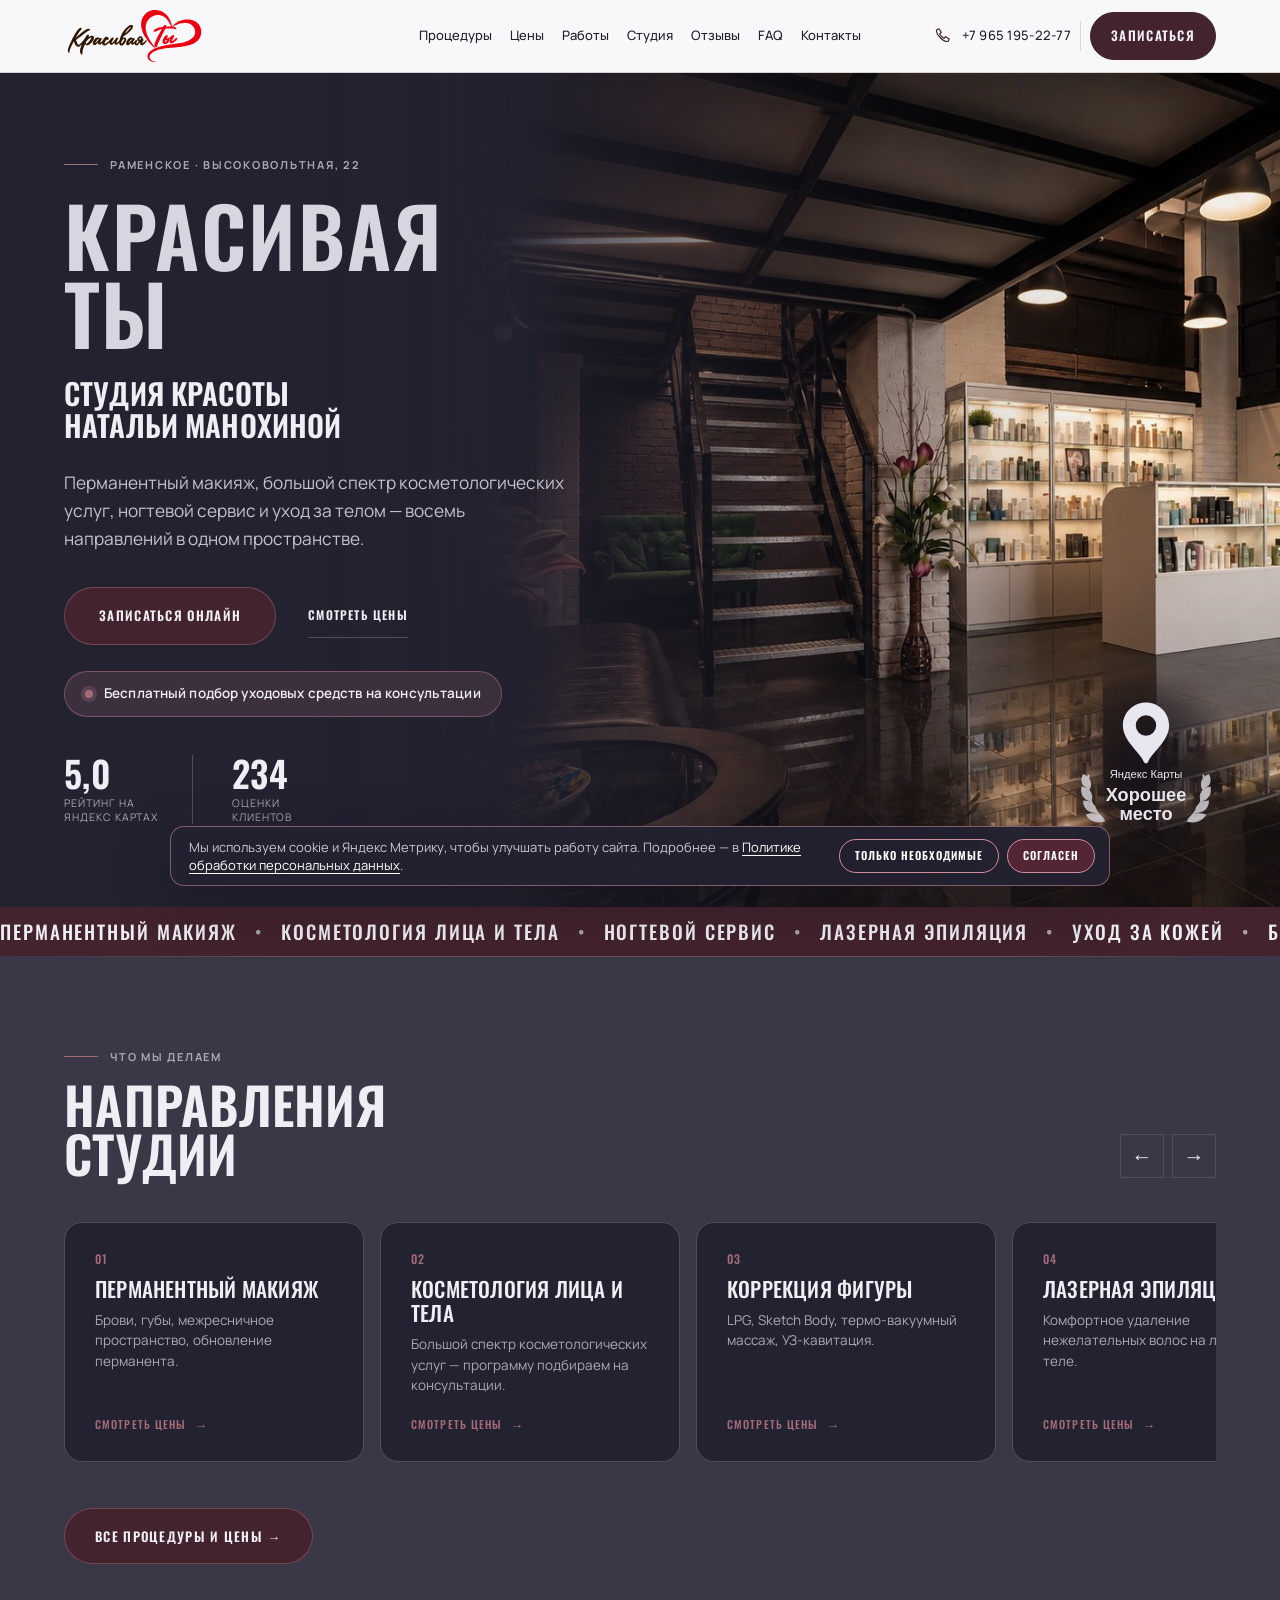
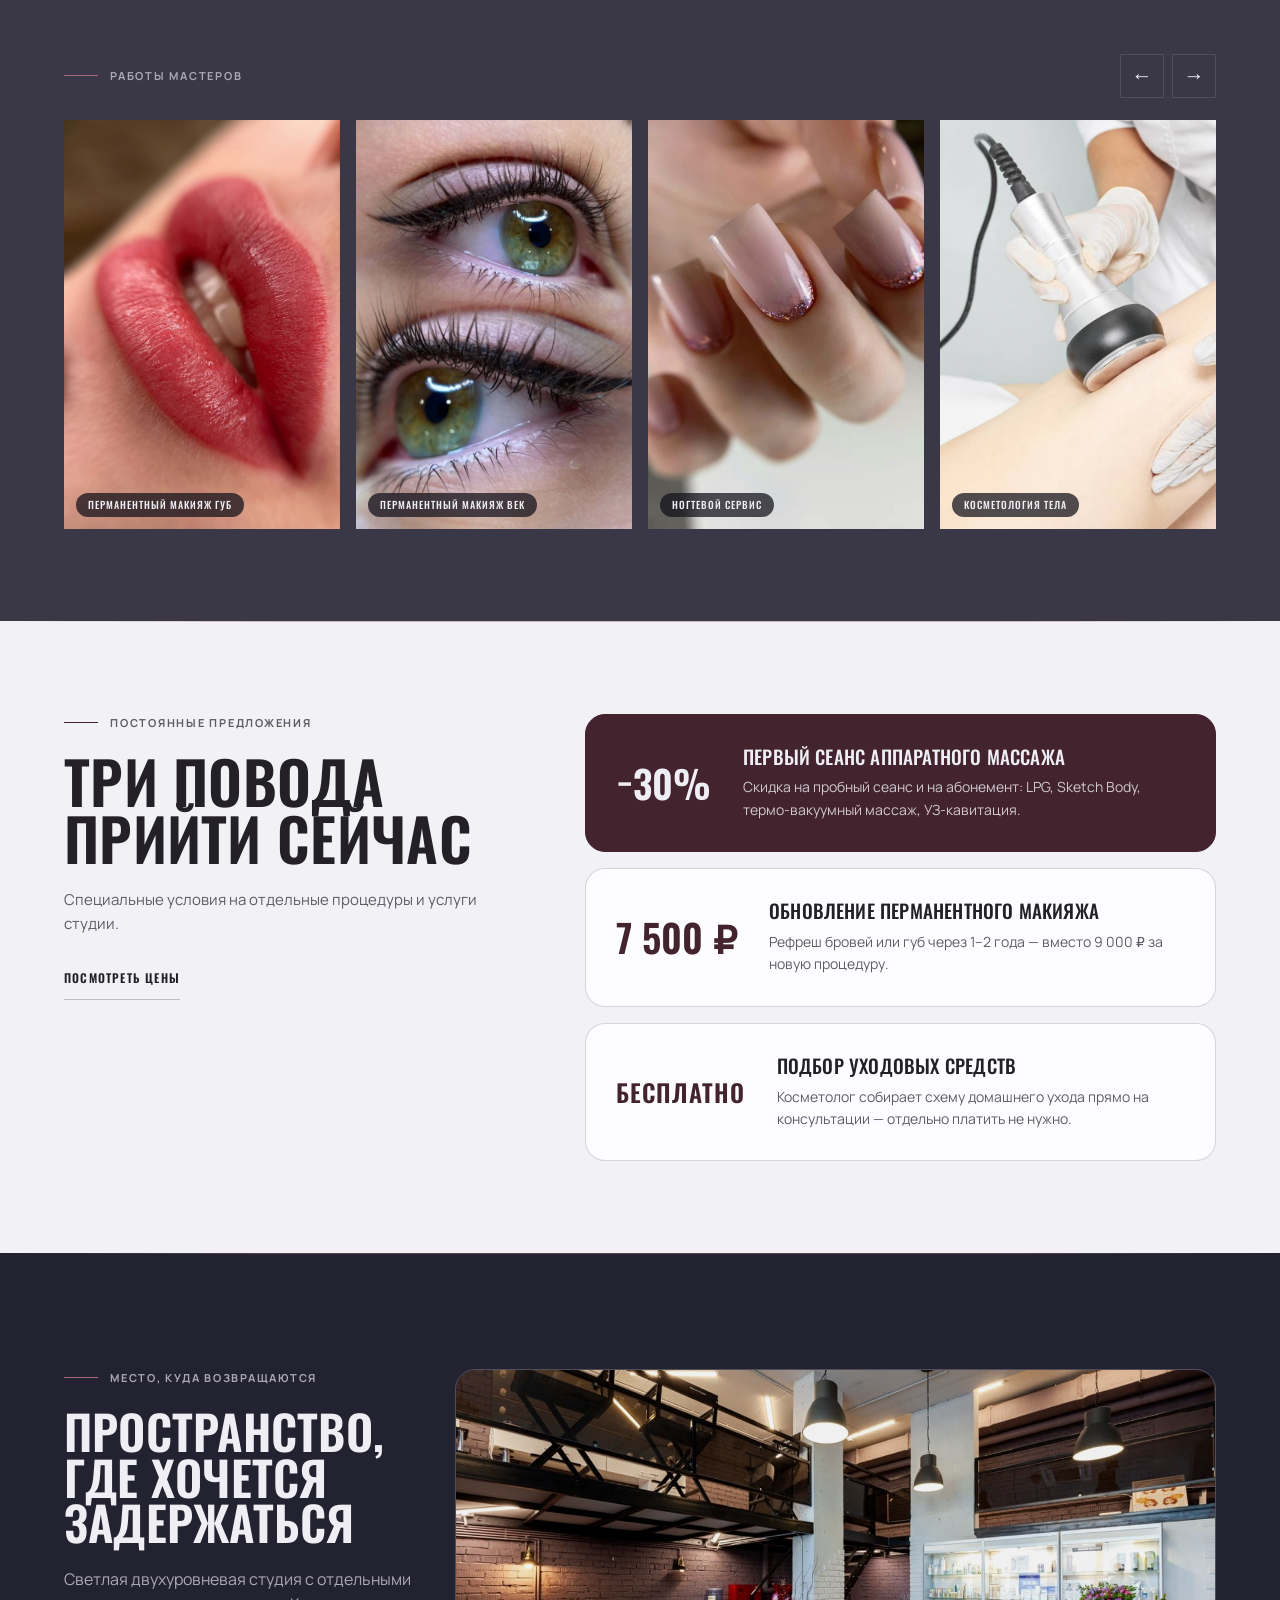
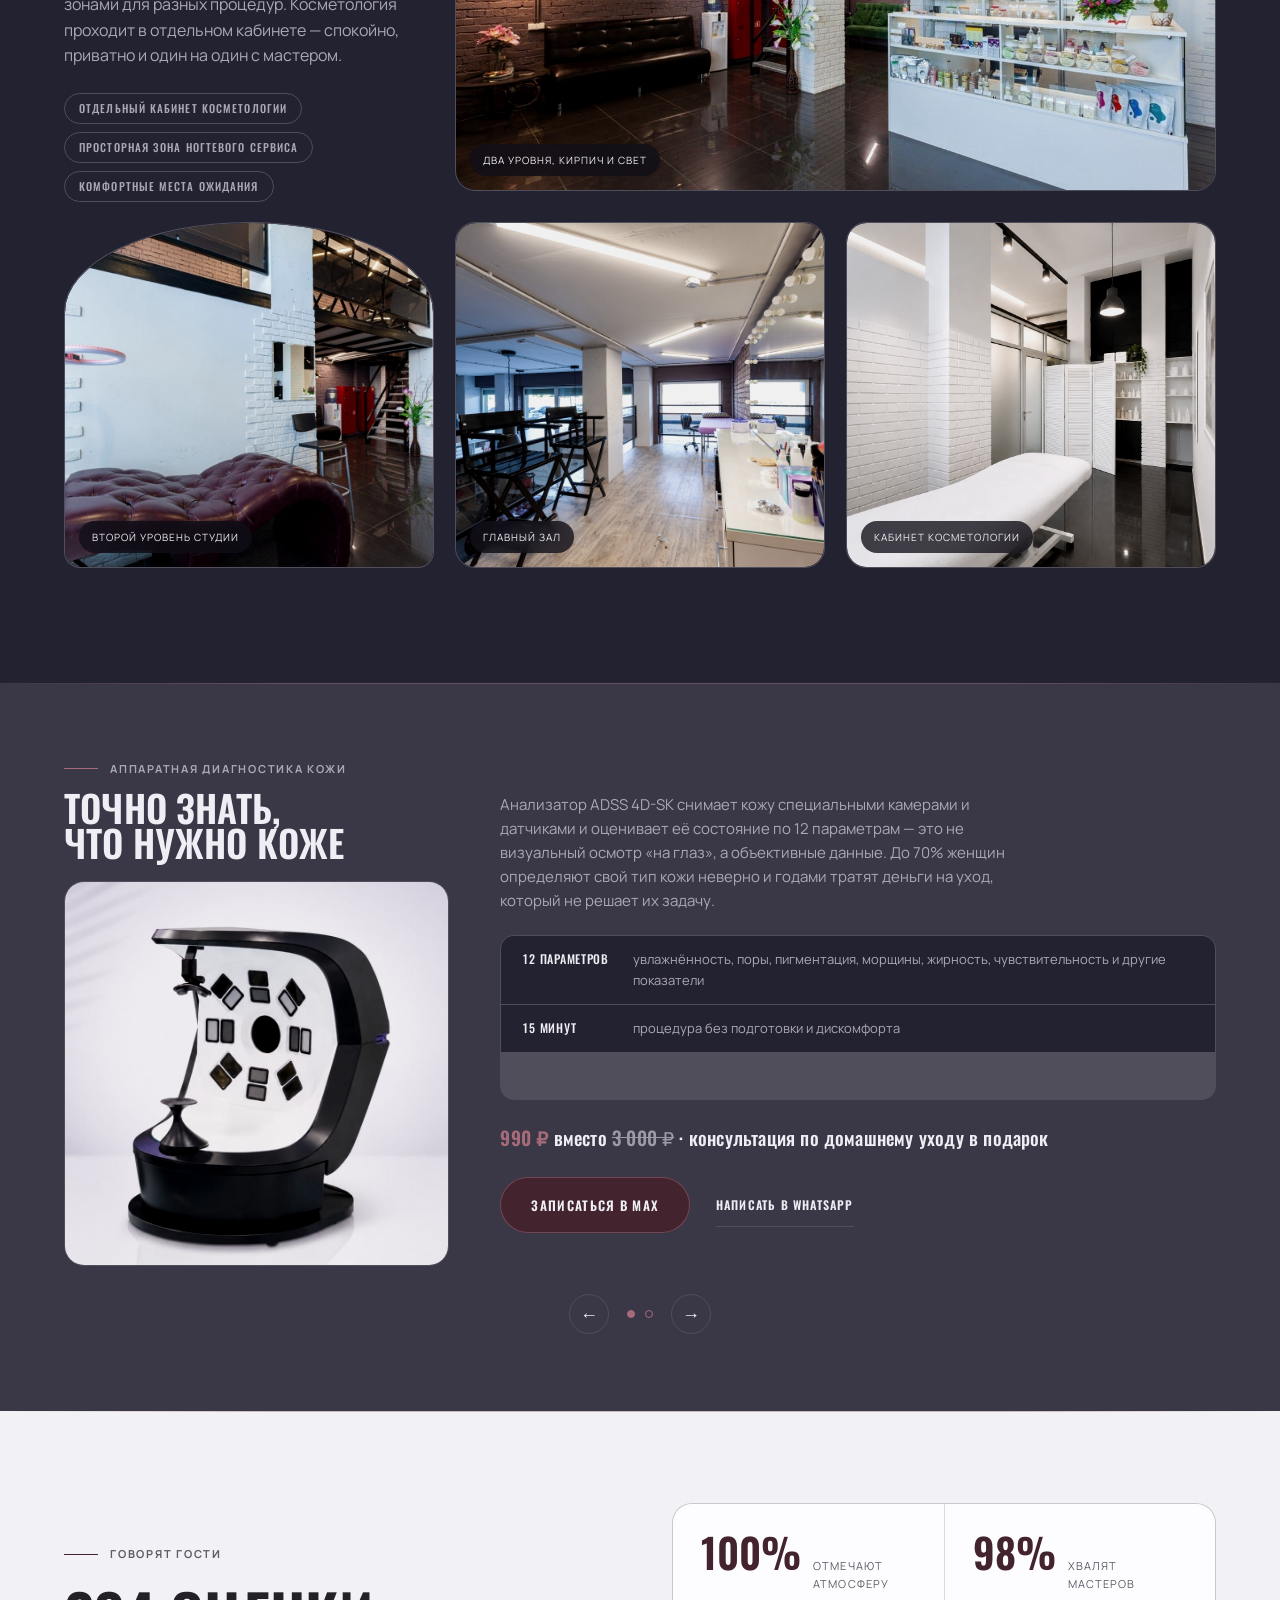
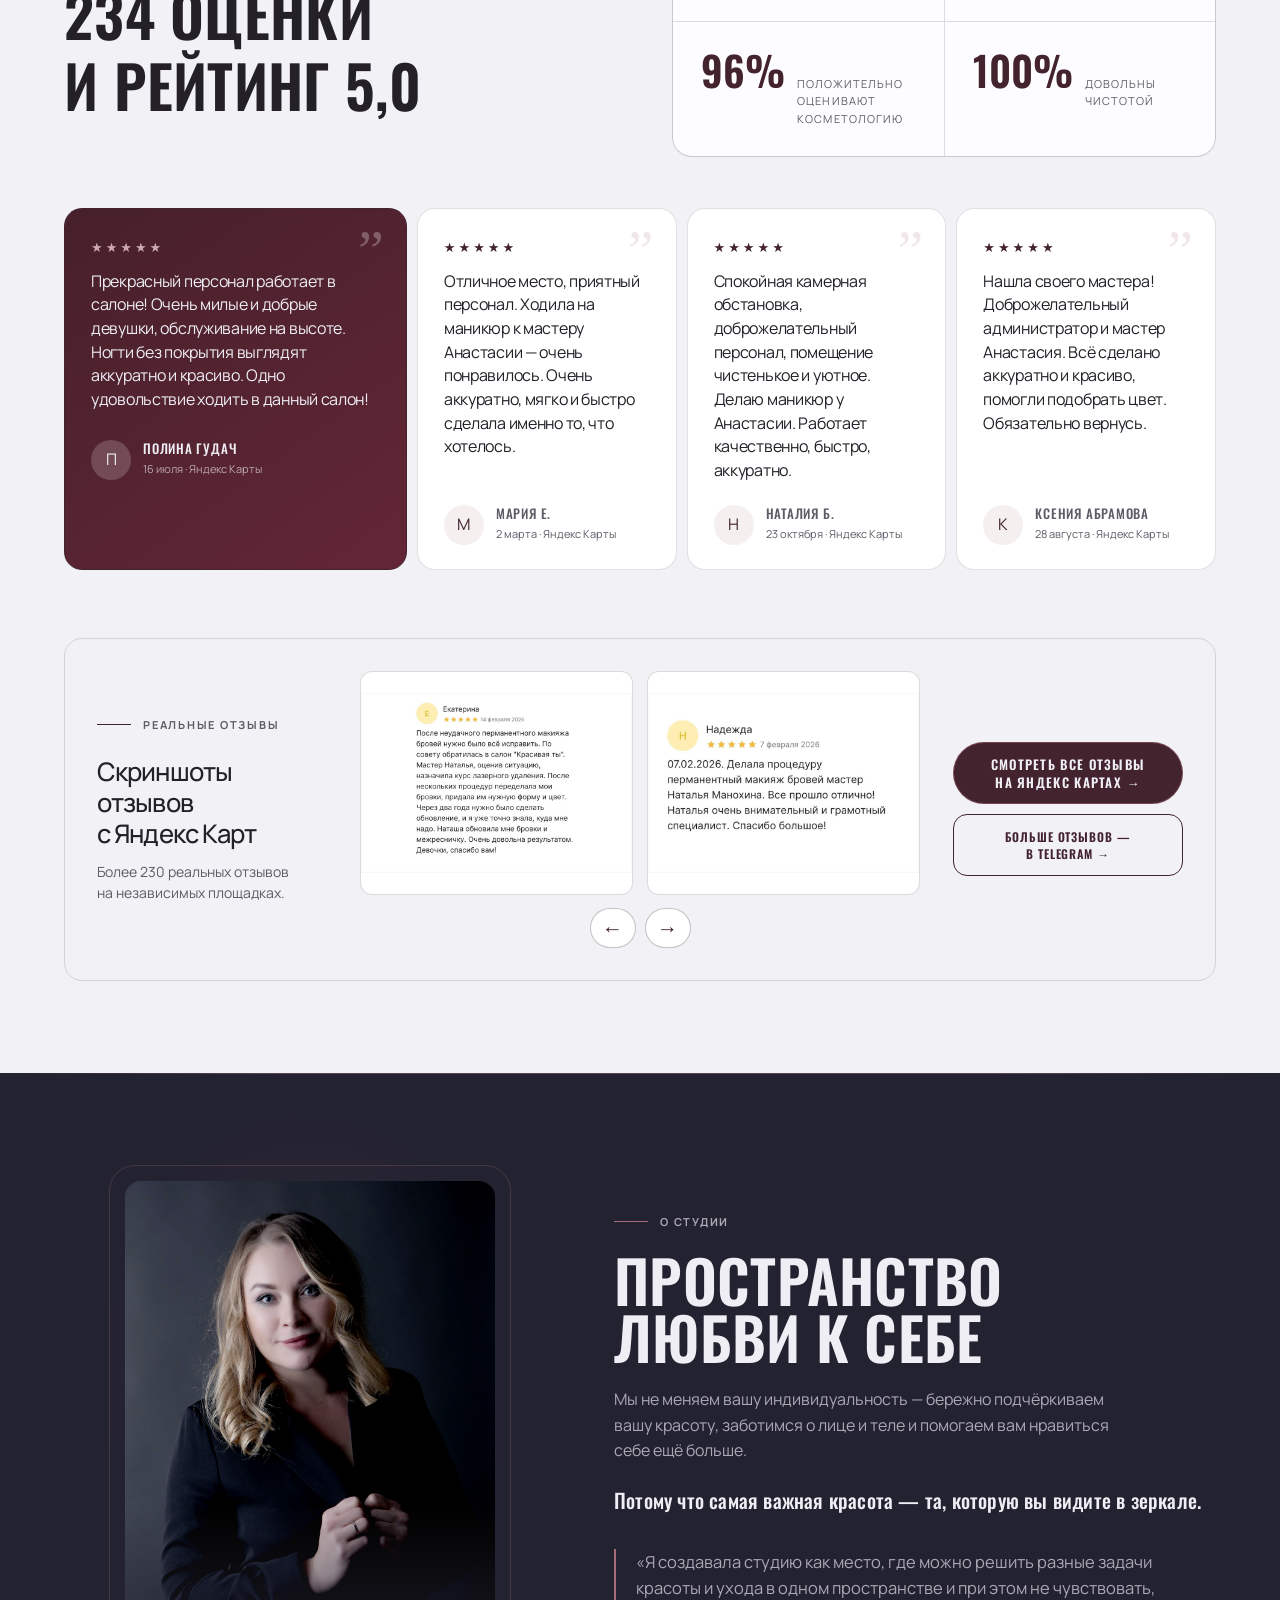
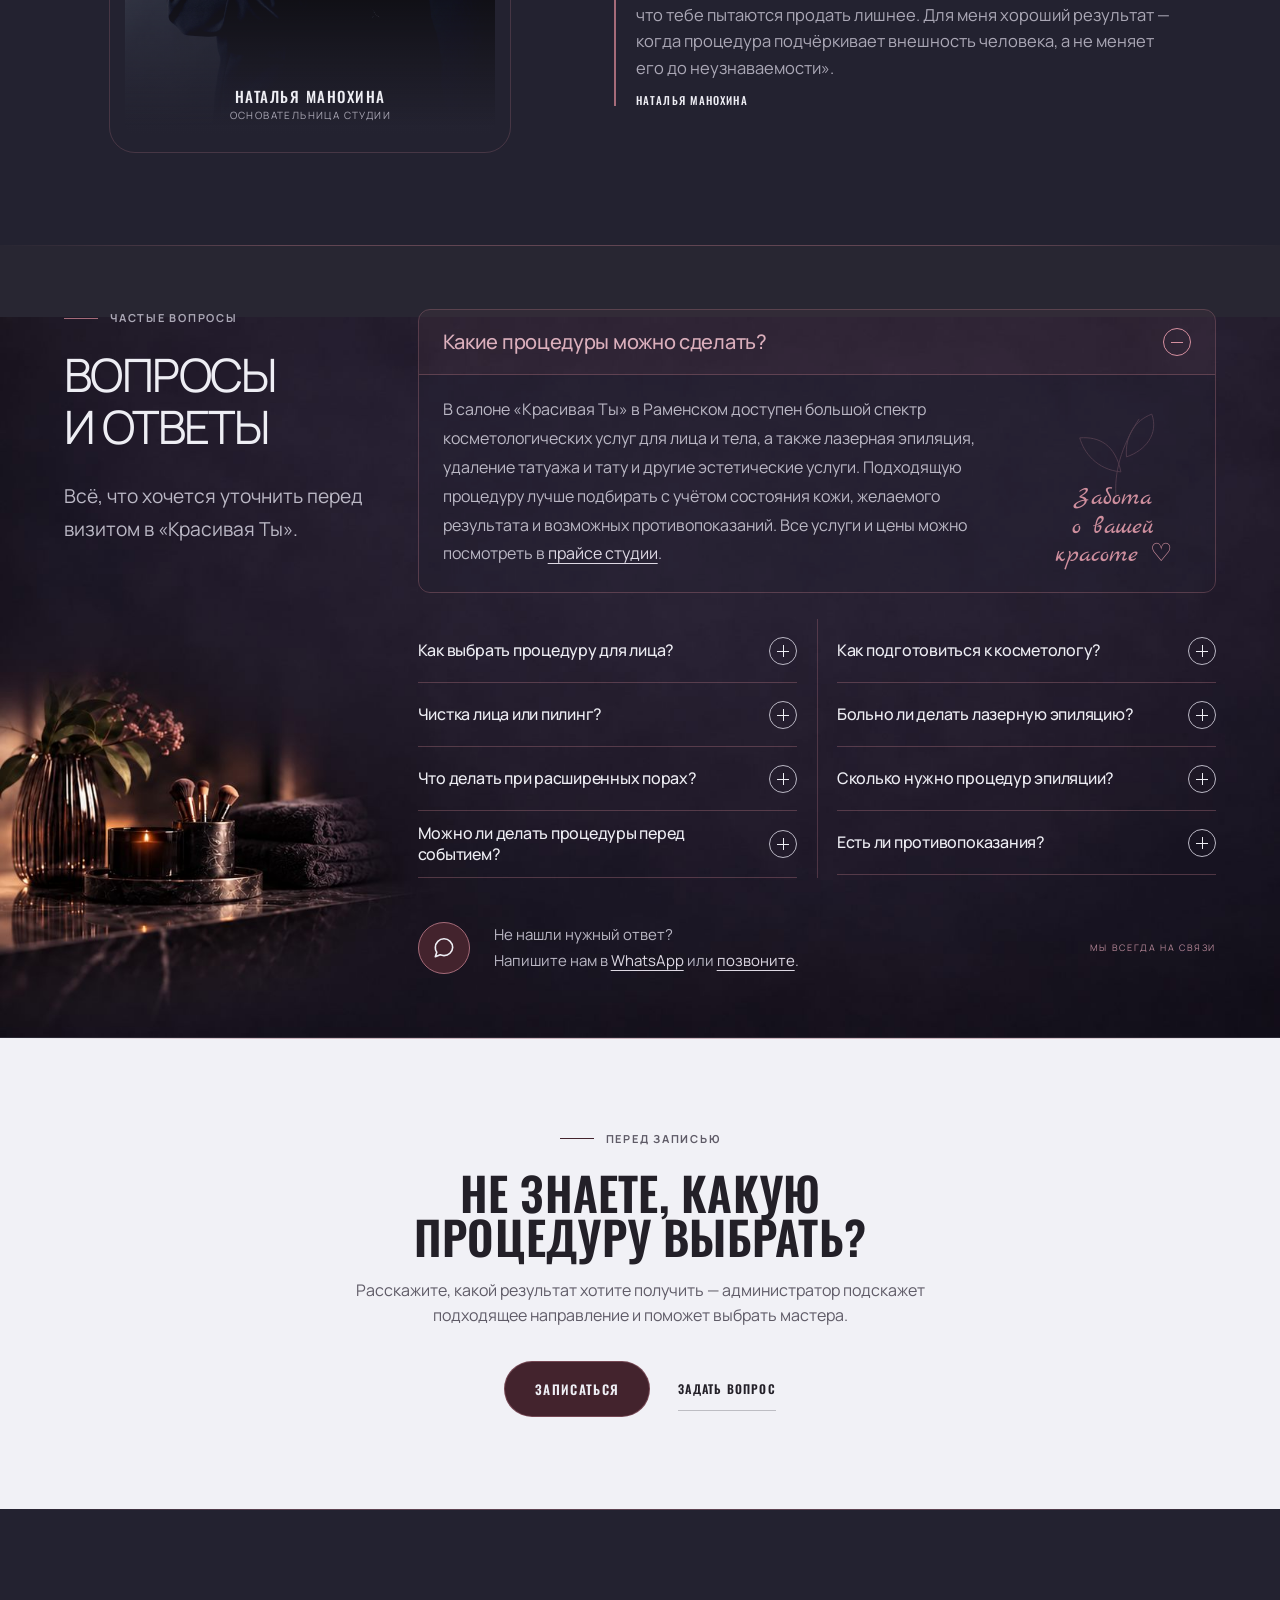
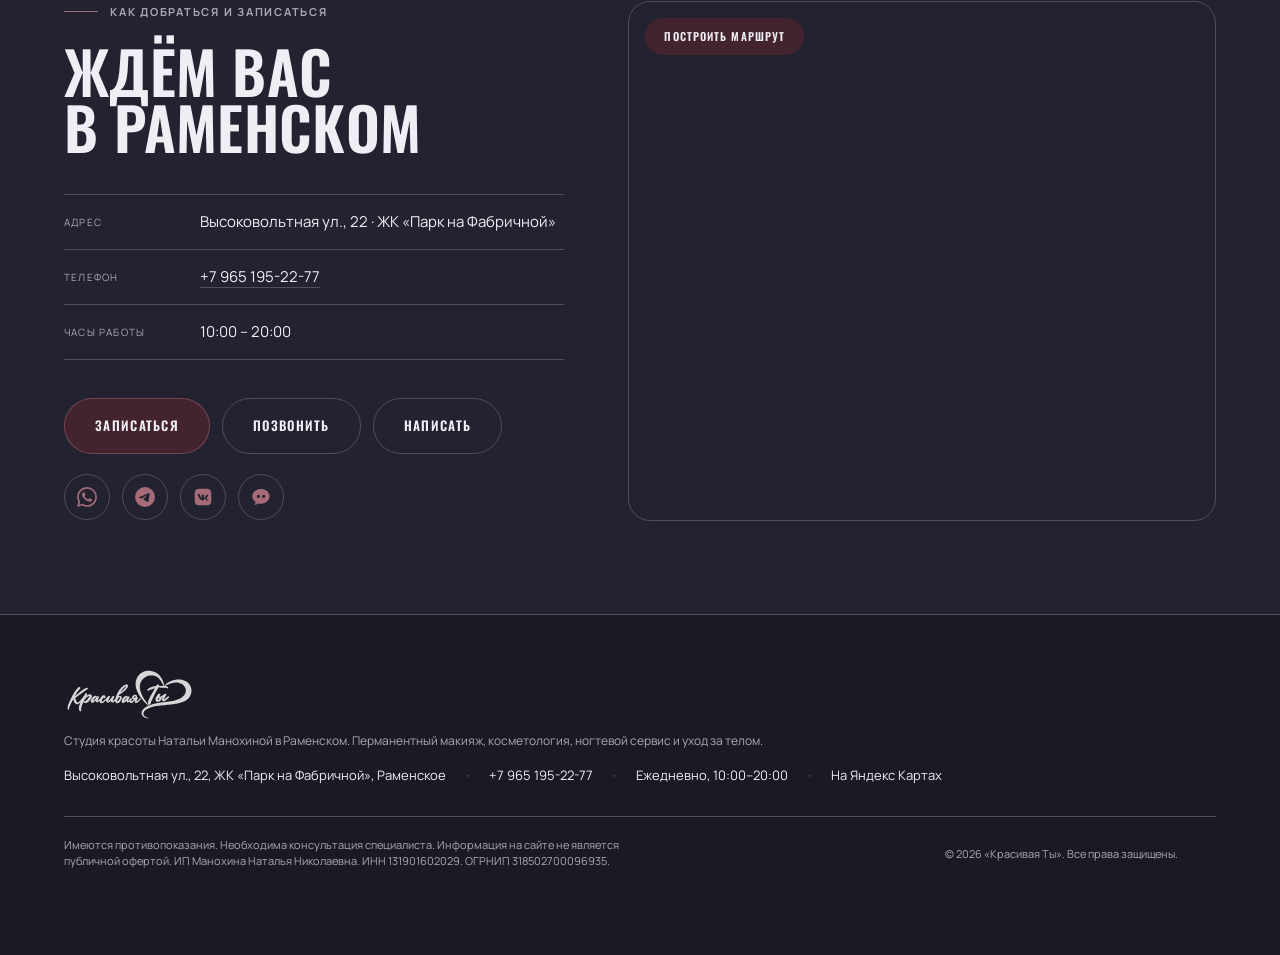
==== index.html @ f2338a5a "Refine cookie banner, mobile hero badge, and site metadata" ====
<!doctype html>
<html lang="ru">
<head>
  <meta charset="utf-8">
  <meta name="viewport" content="width=device-width, initial-scale=1">
  <title>Красивая Ты — студия Натальи Манохиной в Раменском</title>
  <meta name="description" content="Студия красоты в Раменском: перманентный макияж, косметология лица и тела, уход за кожей, лазерная эпиляция, маникюр.">
  <meta name="robots" content="index, follow">
  <meta name="theme-color" content="#232230">
  <meta name="yandex-metrika-id" content="">
  <link rel="canonical" href="https://xn----7sbah3ak6bjn4gvb.xn--p1ai/">

  <meta property="og:url" content="https://xn----7sbah3ak6bjn4gvb.xn--p1ai/">
  <meta property="og:site_name" content="Красивая Ты">
  <meta property="og:locale" content="ru_RU">
  <meta property="og:type" content="website">
  <meta property="og:title" content="Красивая Ты — студия Натальи Манохиной в Раменском">
  <meta property="og:description" content="Студия красоты в Раменском: перманентный макияж, косметология лица и тела, уход за кожей, лазерная эпиляция, маникюр.">
  <meta property="og:image" content="https://xn----7sbah3ak6bjn4gvb.xn--p1ai/og-image.jpg">
  <meta property="og:image:width" content="1200">
  <meta property="og:image:height" content="630">

  <meta name="twitter:card" content="summary_large_image">
  <meta name="twitter:title" content="Красивая Ты — студия Натальи Манохиной в Раменском">
  <meta name="twitter:description" content="Студия красоты в Раменском: перманентный макияж, косметология лица и тела, уход за кожей, лазерная эпиляция, маникюр.">
  <meta name="twitter:image" content="https://xn----7sbah3ak6bjn4gvb.xn--p1ai/og-image.jpg">

  <link rel="icon" href="assets/icons/favicon.svg" type="image/svg+xml">
  <link rel="apple-touch-icon" href="assets/icons/apple-touch-icon.png">
  <link rel="manifest" href="site.webmanifest">
  <link rel="preload" href="assets/fonts/manrope-cyrillic.woff2" as="font" type="font/woff2" crossorigin>
  <link rel="preload" href="assets/fonts/oswald-cyrillic.woff2" as="font" type="font/woff2" crossorigin>
  <link rel="stylesheet" href="fonts.css?v=1">
  <link rel="preload" as="image" href="assets/images/hero2-optimized.jpg" type="image/jpeg" fetchpriority="high">
  <link rel="stylesheet" href="styles.css?v=30">
  <link rel="stylesheet" href="hero-badge.css?v=10">
  <link rel="stylesheet" href="reviews-redesign.css?v=10">
  <link rel="stylesheet" href="cookie-consent.css?v=2">

  <script type="application/ld+json">
  {
    "@context": "https://schema.org",
    "@type": "BeautySalon",
    "@id": "https://xn----7sbah3ak6bjn4gvb.xn--p1ai/#business",
    "name": "Красивая Ты — студия красоты Натальи Манохиной",
    "description": "Студия красоты в Раменском: перманентный макияж, большой спектр косметологических услуг, лазерная эпиляция, ногтевой сервис, уход за телом.",
    "url": "https://xn----7sbah3ak6bjn4gvb.xn--p1ai/",
    "image": "https://xn----7sbah3ak6bjn4gvb.xn--p1ai/og-image.jpg",
    "logo": "https://xn----7sbah3ak6bjn4gvb.xn--p1ai/assets/images/logo-krasivaya-ti.png",
    "legalName": "Индивидуальный предприниматель Манохина Наталья Николаевна",
    "taxID": "131901602029",
    "identifier": {
      "@type": "PropertyValue",
      "name": "ОГРНИП",
      "value": "318502700096935"
    },
    "telephone": "+7 965 195-22-77",
    "priceRange": "₽₽",
    "currenciesAccepted": "RUB",
    "address": {
      "@type": "PostalAddress",
      "streetAddress": "Высоковольтная ул., 22, ЖК «Парк на Фабричной»",
      "addressLocality": "Раменское",
      "addressRegion": "Московская область",
      "addressCountry": "RU"
    },
    "geo": {
      "@type": "GeoCoordinates",
      "latitude": 55.573735,
      "longitude": 38.202501
    },
    "hasMap": "https://yandex.ru/maps/org/29792745953/",
    "openingHoursSpecification": {
      "@type": "OpeningHoursSpecification",
      "dayOfWeek": ["Monday","Tuesday","Wednesday","Thursday","Friday","Saturday","Sunday"],
      "opens": "10:00",
      "closes": "20:00"
    },
    "sameAs": [
      "https://t.me/krasivayati",
      "https://vk.ru/id162018962",
      "https://max.ru/join/-TuE7SKXJ31PdEtAcn-28jNBv14W3XG6q3lgyBe5lx4"
    ],
    "aggregateRating": {
      "@type": "AggregateRating",
      "ratingValue": "5.0",
      "reviewCount": "234",
      "bestRating": "5",
      "worstRating": "1"
    },
    "founder": {
      "@type": "Person",
      "name": "Наталья Манохина",
      "jobTitle": "Основательница студии, мастер перманентного макияжа",
      "image": "https://xn----7sbah3ak6bjn4gvb.xn--p1ai/assets/images/natalia-optimized.jpg"
    },
    "hasOfferCatalog": {
      "@type": "OfferCatalog",
      "name": "Услуги студии «Красивая Ты»",
      "itemListElement": [
        { "@type": "Offer", "itemOffered": { "@type": "Service", "name": "Перманентный макияж", "url": "https://xn----7sbah3ak6bjn4gvb.xn--p1ai/price.html#cat-permanent" } },
        { "@type": "Offer", "itemOffered": { "@type": "Service", "name": "Косметология лица и тела", "url": "https://xn----7sbah3ak6bjn4gvb.xn--p1ai/price.html#cat-cosmetology" } },
        { "@type": "Offer", "itemOffered": { "@type": "Service", "name": "Лазерная эпиляция", "url": "https://xn----7sbah3ak6bjn4gvb.xn--p1ai/price.html#cat-epilation" } },
        { "@type": "Offer", "itemOffered": { "@type": "Service", "name": "Ногтевой сервис", "url": "https://xn----7sbah3ak6bjn4gvb.xn--p1ai/price.html#cat-nails" } },
        { "@type": "Offer", "itemOffered": { "@type": "Service", "name": "Эстетическая косметология", "url": "https://xn----7sbah3ak6bjn4gvb.xn--p1ai/price.html#cat-esthetic" } },
        { "@type": "Offer", "itemOffered": { "@type": "Service", "name": "Аппаратные массажи", "url": "https://xn----7sbah3ak6bjn4gvb.xn--p1ai/price.html#cat-massage" } },
        { "@type": "Offer", "itemOffered": { "@type": "Service", "name": "Удаление татуажа и тату", "url": "https://xn----7sbah3ak6bjn4gvb.xn--p1ai/price.html#cat-tattoo" } }
      ]
    }
  }
  </script>
  <script src="reveal.js?v=3" defer></script>
</head>
<body>


<svg width="0" height="0" aria-hidden="true" focusable="false" style="position:absolute">
  <filter id="warm" color-interpolation-filters="sRGB">
    <feColorMatrix type="matrix" values="0.299 0.587 0.114 0 0
                                         0.299 0.587 0.114 0 0
                                         0.299 0.587 0.114 0 0
                                         0     0     0     1 0"/>
    <feComponentTransfer>
      <feFuncR type="table" tableValues="0.14 0.91"/>
      <feFuncG type="table" tableValues="0.13 0.88"/>
      <feFuncB type="table" tableValues="0.16 0.94"/>
    </feComponentTransfer>
  </filter>
</svg>

<a class="skip" href="#main">Перейти к содержанию</a>

<header class="hdr" id="top">
  <a class="brand" href="#top" aria-label="Красивая Ты — на главную">
    <img class="brand__logo" src="assets/images/logo-header.svg" alt="Красивая Ты" width="1983" height="793">
  </a>

  <nav class="nav" aria-label="Основная навигация">
    
    <a href="#proc">Процедуры</a>
    <a href="price.html">Цены</a>
    <a href="#portfolio">Работы</a>
    <a href="#studio">Студия</a>
    <a href="#reviews">Отзывы</a>
    <a href="#faq">FAQ</a>
    <a href="#contacts">Контакты</a>
  </nav>

  <div class="hdr__actions">
    <a class="tel" href="tel:+79651952277"><svg class="hdr__phone-icon" viewBox="0 0 24 24" fill="none" aria-hidden="true"><path d="M7.5 3.5 4.5 5c-1 5.8 8.7 15.5 14.5 14.5l1.5-3-4.5-3-2 2c-2.2-1.1-4.4-3.3-5.5-5.5l2-2-3-4.5Z" stroke="currentColor" stroke-width="1.5" stroke-linecap="round" stroke-linejoin="round"/></svg><span>+7 965 195-22-77</span></a>
    <a class="btn btn--sm" href="https://n478417.yclients.com/" target="_blank" rel="noopener">Записаться</a>
  </div>

  <button class="nav-toggle" type="button" aria-expanded="false" aria-controls="mobile-nav" aria-label="Меню">
    <span></span><span></span><span></span>
  </button>

  <div class="mnav" id="mobile-nav">
    <a href="#proc">Процедуры</a>
    <a href="price.html">Цены</a>
    <a href="#portfolio">Работы</a>
    <a href="#studio">Студия</a>
    <a href="#reviews">Отзывы</a>
    <a href="#faq">FAQ</a>
    <a href="#contacts">Контакты</a>
    <a class="mnav__tel" href="tel:+79651952277">+7 965 195-22-77</a>
    <a class="btn btn--sm" href="https://n478417.yclients.com/" target="_blank" rel="noopener">Записаться</a>
  </div>
</header>

<main id="main">

  
  <section class="hero surf surf--noir">
    <div class="hero__light" aria-hidden="true"></div>
    <a class="hero-good-place" href="https://yandex.ru/maps/org/29792745953/" target="_blank" rel="noopener" aria-label="Хорошее место — студия Красивая Ты на Яндекс Картах">
      <img src="assets/images/yandex-good-place.svg" alt="Яндекс Карты — Хорошее место" width="100" height="100" decoding="async">
    </a>

    <div class="hero__grid">
      <div class="hero__copy">
        <p class="eyebrow"><span class="hero__desktop-copy">Раменское · Высоковольтная, 22</span><span class="hero__mobile-copy">Студия красоты<br>в Раменском</span></p>
        <p class="script">Красивая Ты</p>
        <h1 class="hero__title"><span class="hero__desktop-copy">Студия красоты<br>Натальи Манохиной</span><span class="hero__mobile-copy">Красивая Ты</span></h1>
        <p class="hero__lead">
          <span class="hero__desktop-copy">Перманентный макияж, большой спектр косметологических услуг, ногтевой сервис и уход за телом — восемь направлений в одном пространстве.</span>
          <span class="hero__mobile-copy">Перманентный макияж,<br>косметология, ногтевой сервис<br>и уход за телом.</span>
        </p>

        <div class="hero__actions">
          <a class="btn" href="https://n478417.yclients.com/" target="_blank" rel="noopener">Записаться онлайн</a>
          <a class="link" href="price.html"><span class="hero__desktop-copy">Смотреть цены</span><span class="hero__mobile-copy">Услуги и цены</span></a>
        </div>

        <p class="hero__offer">Бесплатный подбор уходовых средств на консультации</p>

        <a class="hero__stats" href="https://yandex.ru/maps/org/29792745953/reviews/" target="_blank" rel="noopener">
          <span class="hero__stat">
            <span class="hero__stat-icon" aria-hidden="true"><svg viewBox="0 0 24 24"><path d="m12 3 2.7 5.5 6.1.9-4.4 4.3 1 6.1-5.4-2.9-5.4 2.9 1-6.1-4.4-4.3 6.1-.9L12 3Z"/></svg></span>
            <b>5,0</b>
            <span><span class="hero__desktop-copy">рейтинг на Яндекс&nbsp;Картах</span><span class="hero__mobile-copy">на Яндекс Картах</span></span>
          </span>
          <span class="hero__stat">
            <span class="hero__stat-icon" aria-hidden="true"><svg viewBox="0 0 24 24"><circle cx="9" cy="8" r="3"/><circle cx="17" cy="9" r="2.5"/><path d="M3 20c.3-4 2.4-6 6-6s5.7 2 6 6M14 14.5c3.8-.8 6.7 1 7 4.5"/></svg></span>
            <b>234</b>
            <span><span class="hero__desktop-copy">оценки клиентов</span><span class="hero__mobile-copy">оценки гостей</span></span>
          </span>
          <span class="hero__stat hero__stat--mobile">
            <span class="hero__stat-icon" aria-hidden="true"><svg viewBox="0 0 24 24"><path d="M12 21c-5-2.8-7.5-6.2-7.5-10.1C8 10.7 10.7 12.2 12 15c1.3-2.8 4-4.3 7.5-4.1 0 3.9-2.5 7.3-7.5 10.1Z"/><path d="M12 15c-2.2-3.1-2.2-6.3 0-9.5 2.2 3.2 2.2 6.4 0 9.5Z"/></svg></span>
            <b>8</b>
            <span>направлений в одном пространстве</span>
          </span>
        </a>
      </div>

    </div>
  </section>

  
  <div class="ticker" aria-label="Направления студии">
    <div class="ticker__track">
      <span class="ticker__set">
        Перманентный макияж <i>•</i> Косметология лица и тела <i>•</i> Ногтевой сервис <i>•</i>
        Лазерная эпиляция <i>•</i> Уход за кожей <i>•</i> Брови и ресницы <i>•</i>
        Аппаратные массажи <i>•</i> Удаление татуажа <i>•</i>
      </span>
      <span class="ticker__set" aria-hidden="true">
        Перманентный макияж <i>•</i> Косметология лица и тела <i>•</i> Ногтевой сервис <i>•</i>
        Лазерная эпиляция <i>•</i> Уход за кожей <i>•</i> Брови и ресницы <i>•</i>
        Аппаратные массажи <i>•</i> Удаление татуажа <i>•</i>
      </span>
    </div>
  </div>

  
  <section class="dirs surf surf--cocoa" id="napravleniya">

    <div class="proc" id="proc">
      <div class="proc__head">
        <div>
          <p class="eyebrow">Что мы делаем</p>
          <h2 class="h2">Направления<br><em>студии</em></h2>
        </div>
        <div class="proc__controls" aria-label="Листать направления">
          <button class="proc__arrow proc__arrow--prev" type="button" aria-label="Предыдущие">←</button>
          <button class="proc__arrow proc__arrow--next" type="button" aria-label="Следующие">→</button>
        </div>
      </div>

      <div class="proc__track" tabindex="0" aria-label="Направления студии «Красивая Ты»">
        <a class="proc__card" href="price.html#cat-permanent">
          <span class="proc__num">01</span>
          <h3 class="proc__name">Перманентный макияж</h3>
          <p class="proc__text">Брови, губы, межресничное пространство, обновление перманента.</p>
          <span class="proc__more">Смотреть цены</span>
        </a>
        <a class="proc__card" href="price.html#cat-cosmetology">
          <span class="proc__num">02</span>
          <h3 class="proc__name">Косметология лица и тела</h3>
          <p class="proc__text">Большой спектр косметологических услуг — программу подбираем на консультации.</p>
          <span class="proc__more">Смотреть цены</span>
        </a>
        <a class="proc__card" href="price.html#cat-massage">
          <span class="proc__num">03</span>
          <h3 class="proc__name">Коррекция фигуры</h3>
          <p class="proc__text">LPG, Sketch Body, термо-вакуумный массаж, УЗ-кавитация.</p>
          <span class="proc__more">Смотреть цены</span>
        </a>
        <a class="proc__card" href="price.html#cat-epilation">
          <span class="proc__num">04</span>
          <h3 class="proc__name">Лазерная эпиляция</h3>
          <p class="proc__text">Комфортное удаление нежелательных волос на лице и теле.</p>
          <span class="proc__more">Смотреть цены</span>
        </a>
        <a class="proc__card" href="price.html#cat-nails">
          <span class="proc__num">05</span>
          <h3 class="proc__name">Маникюр и педикюр</h3>
          <p class="proc__text">Аппаратная техника, покрытие, наращивание, уход за кожей рук и стоп.</p>
          <span class="proc__more">Смотреть цены</span>
        </a>
        <a class="proc__card" href="price.html#cat-esthetic">
          <span class="proc__num">06</span>
          <h3 class="proc__name">Брови и ресницы</h3>
          <p class="proc__text">Архитектура, окрашивание, ламинирование, долговременная укладка.</p>
          <span class="proc__more">Смотреть цены</span>
        </a>
        <a class="proc__card" href="price.html#cat-tattoo">
          <span class="proc__num">07</span>
          <h3 class="proc__name">Удаление татуажа и перманента</h3>
          <p class="proc__text">Лазер и ремувер — бережное осветление старого пигмента.</p>
          <span class="proc__more">Смотреть цены</span>
        </a>
        <a class="proc__card" href="#diagnostika">
          <span class="proc__num">08</span>
          <h3 class="proc__name">Диагностика кожи</h3>
          <p class="proc__text">Аппаратный анализ по 12 параметрам и персональный план ухода.</p>
          <span class="proc__more">Узнать больше</span>
        </a>
      </div>

      <a class="btn proc__all" href="price.html">Все процедуры и цены →</a>

    </div>

    <div class="portfolio" id="portfolio">
      <div class="portfolio__head">
        <p class="eyebrow">Работы мастеров</p>
        <div class="portfolio__controls" aria-label="Управление галереей">
          <button class="portfolio__arrow portfolio__arrow--prev" type="button" aria-label="Предыдущие работы">←</button>
          <button class="portfolio__arrow portfolio__arrow--next" type="button" aria-label="Следующие работы">→</button>
        </div>
      </div>
      <div class="portfolio__track" tabindex="0" aria-label="Галерея работ мастеров">
        <figure class="portfolio__slide"><img src="assets/images/17.jpg" alt="Перманентный макияж губ, плотный винный оттенок" loading="lazy"><figcaption>Перманентный макияж губ</figcaption></figure>
        <figure class="portfolio__slide"><img src="assets/images/20.jpg" alt="Перманентный макияж век со стрелкой" loading="lazy"><figcaption>Перманентный макияж век</figcaption></figure>
        <figure class="portfolio__slide"><img src="assets/images/25.jpg" alt="Маникюр: нюдовое покрытие с бликами" loading="lazy"><figcaption>Ногтевой сервис</figcaption></figure>
        <figure class="portfolio__slide"><img src="assets/images/14.jpg" alt="Косметологическая процедура на теле" loading="lazy"><figcaption>Косметология тела</figcaption></figure>
        <figure class="portfolio__slide"><img src="assets/images/11.jpg" alt="Перманентный макияж: межресничка" loading="lazy"><figcaption>Перманентный макияж: межресничка</figcaption></figure>
        <figure class="portfolio__slide"><img src="assets/images/16.jpg" alt="Наращивание ногтей, французский маникюр" loading="lazy"><figcaption>Наращивание ногтей</figcaption></figure>
        <figure class="portfolio__slide"><img src="assets/images/13.jpg" alt="Аппаратный массаж тела" loading="lazy"><figcaption>Аппаратный массаж</figcaption></figure>
        <figure class="portfolio__slide"><img src="assets/images/10.jpg" alt="Перманентный макияж губ с эффектом блеска" loading="lazy"><figcaption>Перманентный макияж губ</figcaption></figure>
        <figure class="portfolio__slide"><img src="assets/images/15.jpg" alt="Ламинирование ресниц" loading="lazy"><figcaption>Ламинирование ресниц</figcaption></figure>
        <figure class="portfolio__slide"><img src="assets/images/24.jpg" alt="Лазерная эпиляция голеней: до и после" loading="lazy"><figcaption>Лазерная эпиляция</figcaption></figure>
        <figure class="portfolio__slide"><img src="assets/images/28.jpg" alt="Перманентный макияж губ, естественный оттенок" loading="lazy"><figcaption>Перманентный макияж губ</figcaption></figure>
        <figure class="portfolio__slide"><img src="assets/images/18.jpg" alt="Педикюр с чёрным покрытием" loading="lazy"><figcaption>Педикюр</figcaption></figure>
        <figure class="portfolio__slide portfolio__slide--landscape"><img src="assets/images/30.jpg" alt="Коррекция фигуры: до и после курса" loading="lazy"><figcaption>Коррекция фигуры</figcaption></figure>
        <figure class="portfolio__slide"><img src="assets/images/19.jpg" alt="Перманентный макияж губ в естественном розовом оттенке" loading="lazy"><figcaption>Перманентный макияж губ</figcaption></figure>
        <figure class="portfolio__slide"><img src="assets/images/21.jpg" alt="Результат косметологической процедуры для кожи лица" loading="lazy"><figcaption>Косметология лица</figcaption></figure>
      </div>
    </div>
  </section>

  
  <section class="deals surf surf--paper" id="deals">
    <div class="deals__grid">
      <div class="deals__head">
        <p class="eyebrow eyebrow--dark">Постоянные предложения</p>
        <h2 class="h2 h2--dark">Три повода<br><em>прийти сейчас</em></h2>
        <p class="deals__text">
          Специальные условия на отдельные процедуры и услуги студии.
        </p>
        <a class="link link--dark" href="price.html">Посмотреть цены</a>
      </div>

      <ul class="deals__list">
        <li class="deal deal--hot">
          <span class="deal__value">−30%</span>
          <b class="deal__name">Первый сеанс аппаратного массажа</b>
          <p class="deal__text">
            Скидка на пробный сеанс и на абонемент: LPG, Sketch&nbsp;Body,
            термо-вакуумный массаж, УЗ-кавитация.
          </p>
        </li>
        <li class="deal">
          <span class="deal__value">7 500&nbsp;₽</span>
          <b class="deal__name">Обновление перманентного макияжа</b>
          <p class="deal__text">
            Рефреш бровей или губ через 1–2 года — вместо 9&nbsp;000&nbsp;₽ за новую процедуру.
          </p>
        </li>
        <li class="deal">
          <span class="deal__value deal__value--word">Бесплатно</span>
          <b class="deal__name">Подбор уходовых средств</b>
          <p class="deal__text">
            Косметолог собирает схему домашнего ухода прямо на консультации — отдельно платить не нужно.
          </p>
        </li>
      </ul>
    </div>
  </section>


  <section class="space surf surf--noir" id="studio">
    <div class="space__grid">
      <div class="space__intro">
        <p class="eyebrow">Место, куда возвращаются</p>
        <h2 class="h2">Пространство,<br><em>где хочется задержаться</em></h2>
        <p class="space__text">
          Светлая двухуровневая студия с отдельными зонами для разных процедур.
          Косметология проходит в отдельном кабинете — спокойно, приватно и один на один с мастером.
        </p>
        <ul class="space__facts">
          <li>Отдельный кабинет косметологии</li>
          <li>Просторная зона ногтевого сервиса</li>
          <li>Комфортные места ожидания</li>
        </ul>
      </div>

      <div class="space__gallery" tabindex="0" aria-label="Фотографии студии">
      <figure class="shot shot--main">
        <button class="studio-photo" type="button" data-full="assets/images/4.jpg" aria-label="Открыть фото главного зала">
          <img src="assets/images/4.jpg" alt="Главный зал студии с витриной профессиональной косметики" loading="lazy" width="1280" height="853">
        </button>
        <figcaption>Два уровня, кирпич и свет</figcaption>
      </figure>

      <figure class="shot shot--tall">
        <button class="studio-photo" type="button" data-full="assets/images/3.jpg" aria-label="Открыть фото второго уровня">
          <img src="assets/images/3.jpg" alt="Светлая зона мастеров на втором уровне студии «Красивая Ты», Раменское" loading="lazy">
        </button>
        <figcaption>Второй уровень студии</figcaption>
      </figure>

      <figure class="shot shot--sm">
        <button class="studio-photo" type="button" data-full="assets/images/5.JPG" aria-label="Открыть фото главного зала">
          <img src="assets/images/5.JPG" alt="Главный зал студии: ресепшен, витрина косметики и открытый второй уровень" loading="lazy" width="1280" height="853">
        </button>
        <figcaption>Главный зал</figcaption>
      </figure>

      <figure class="shot shot--sm">
        <button class="studio-photo" type="button" data-full="assets/images/cosmetology-room.webp" aria-label="Открыть фото кабинета косметологии">
          <img src="assets/images/cosmetology-room.webp" alt="Отдельный кабинет аппаратной косметологии" loading="lazy" width="1086" height="1448">
        </button>
        <figcaption>Кабинет косметологии</figcaption>
      </figure>
      </div>
    </div>
  </section>

  
  <section class="diag surf surf--cocoa" id="diagnostika">
    <div class="diag__carousel">
      <div class="diag__viewport">
        <div class="diag__track" tabindex="0" aria-label="Диагностика кожи и статья">

          <article class="diag__slide" aria-label="Аппаратная диагностика кожи">
            <div class="diag__grid">
              <div class="diag__media">
                <p class="eyebrow">Аппаратная диагностика кожи</p>
                <h2 class="h2">Точно знать,<br><em>что нужно коже</em></h2>
                <figure class="diag__figure">
                  <img src="assets/diag.jpeg" alt="Аппаратная диагностика кожи лица на анализаторе ADSS 4D-SK" loading="lazy" width="864" height="1080">
                </figure>
              </div>

              <div class="diag__copy">
                <p class="diag__lead">
                  Анализатор ADSS&nbsp;4D-SK снимает кожу специальными камерами и датчиками и оценивает
                  её состояние по 12&nbsp;параметрам — это не визуальный осмотр «на глаз», а объективные
                  данные. До&nbsp;70% женщин определяют свой тип кожи неверно и годами тратят деньги
                  на уход, который не решает их задачу.
                </p>

                <ul class="diag__list">
                  <li><b>12 параметров</b><span>увлажнённость, поры, пигментация, морщины, жирность, чувствительность и другие показатели</span></li>
                  <li><b>15 минут</b><span>процедура без подготовки и дискомфорта</span></li>
                  <li><b>Фото-отчёт</b><span>и персональные рекомендации по процедурам и домашнему уходу</span></li>
                </ul>

                <p class="diag__offer"><b>990&nbsp;₽</b> вместо <s>3&nbsp;000&nbsp;₽</s> · консультация по домашнему уходу в подарок</p>

                <div class="diag__actions">
                  <a class="btn" href="https://max.ru/join/-TuE7SKXJ31PdEtAcn-28jNBv14W3XG6q3lgyBe5lx4" target="_blank" rel="noopener">Записаться в Max</a>
                  <a class="link" href="https://wa.me/79651952277?text=%D0%97%D0%B4%D1%80%D0%B0%D0%B2%D1%81%D1%82%D0%B2%D1%83%D0%B9%D1%82%D0%B5%21%20%D0%A5%D0%BE%D1%87%D1%83%20%D0%B7%D0%B0%D0%BF%D0%B8%D1%81%D0%B0%D1%82%D1%8C%D1%81%D1%8F%20%D0%BD%D0%B0%20%D0%B0%D0%BF%D0%BF%D0%B0%D1%80%D0%B0%D1%82%D0%BD%D1%83%D1%8E%20%D0%B4%D0%B8%D0%B0%D0%B3%D0%BD%D0%BE%D1%81%D1%82%D0%B8%D0%BA%D1%83%20%D0%BA%D0%BE%D0%B6%D0%B8%20%D0%B7%D0%B0%20990%20%E2%82%BD" target="_blank" rel="noopener">Написать в WhatsApp</a>
                </div>
              </div>
            </div>
          </article>

          <article class="diag__slide" aria-label="Статья: частые ошибки в уходе за кожей">
            <div class="diag__grid">
              <div class="diag__media">
                <p class="eyebrow">Статья</p>
                <h2 class="h2">9 из 10 женщин<br><em>ошибаются в уходе</em></h2>
                <figure class="diag__figure diag__figure--wide">
                  <img src="assets/statia.jpg" alt="9 из 10 женщин совершают одни и те же ошибки в уходе за кожей" loading="lazy" width="1280" height="825">
                </figure>
              </div>

              <div class="diag__copy">
                <p class="diag__lead">
                  Можно покупать дорогой крем, ходить на процедуры, честно следить за уходом —
                  и всё равно видеть в зеркале морщины, тусклый цвет лица, пятна или раздражение.
                  Уход без понимания реального состояния кожи превращается в угадайку.
                </p>

                <ul class="diag__mistakes">
                  <li>выбирают средства «на глаз» или по совету подруги;</li>
                  <li>идут на процедуру, не зная, нужна ли она;</li>
                  <li>не замечают проблем, которых не видно в зеркале;</li>
                  <li>считают, что дорогое средство обязательно работает.</li>
                </ul>

                <p class="diag__lead">
                  Всё начинается не с новой баночки, а с понимания, что происходит с кожей.
                  В статье — 9 частых ошибок и что делать вместо них.
                </p>

                <div class="diag__actions">
                  <a class="btn" href="https://www.notion.so/9-10-24c9de8c91ba80b0b5c1d1e316d824ca?source=copy_link" target="_blank" rel="noopener">Читать статью полностью</a>
                </div>
              </div>
            </div>
          </article>

        </div>
      </div>

      <div class="diag__nav">
        <button class="diag__arrow diag__arrow--prev" type="button" aria-label="Предыдущий слайд">←</button>
        <div class="diag__dots" role="tablist">
          <button class="diag__dot is-active" type="button" aria-label="Диагностика кожи"></button>
          <button class="diag__dot" type="button" aria-label="Статья об ошибках в уходе"></button>
        </div>
        <button class="diag__arrow diag__arrow--next" type="button" aria-label="Следующий слайд">→</button>
      </div>
    </div>
  </section>


  <section class="trust surf surf--paper" id="reviews">
    <div class="trust__top">
      <div class="trust__head">
        <p class="eyebrow">Говорят гости</p>
        <h2 class="h2">234 оценки<br><em>и рейтинг 5,0</em></h2>
      </div>

      <ul class="scores">
        <li><b>100%</b><span>отмечают атмосферу</span></li>
        <li><b>98%</b><span>хвалят мастеров</span></li>
        <li><b>96%</b><span>положительно оценивают косметологию</span></li>
        <li><b>100%</b><span>довольны чистотой</span></li>
      </ul>
    </div>

    <ul class="quotes">
      <li class="quote">
        <span class="quote__stars" aria-label="Оценка 5 из 5">★★★★★</span>
        <blockquote>Прекрасный персонал работает в салоне! Очень милые и добрые девушки, обслуживание на высоте. Ногти без покрытия выглядят аккуратно и красиво. Одно удовольствие ходить в данный салон!</blockquote>
        <p class="quote__who"><i aria-hidden="true">П</i><span><b>Полина Гудач</b><small>16 июля · Яндекс Карты</small></span></p>
      </li>
      <li class="quote">
        <span class="quote__stars" aria-label="Оценка 5 из 5">★★★★★</span>
        <blockquote>Отличное место, приятный персонал. Ходила на маникюр к мастеру Анастасии — очень понравилось. Очень аккуратно, мягко и быстро сделала именно то, что хотелось.</blockquote>
        <p class="quote__who"><i aria-hidden="true">М</i><span><b>Мария Е.</b><small>2 марта · Яндекс Карты</small></span></p>
      </li>
      <li class="quote">
        <span class="quote__stars" aria-label="Оценка 5 из 5">★★★★★</span>
        <blockquote>Спокойная камерная обстановка, доброжелательный персонал, помещение чистенькое и уютное. Делаю маникюр у Анастасии. Работает качественно, быстро, аккуратно.</blockquote>
        <p class="quote__who"><i aria-hidden="true">Н</i><span><b>Наталия Б.</b><small>23 октября · Яндекс Карты</small></span></p>
      </li>
      <li class="quote">
        <span class="quote__stars" aria-label="Оценка 5 из 5">★★★★★</span>
        <blockquote>Нашла своего мастера! Доброжелательный администратор и мастер Анастасия. Всё сделано аккуратно и красиво, помогли подобрать цвет. Обязательно вернусь.</blockquote>
        <p class="quote__who"><i aria-hidden="true">К</i><span><b>Ксения Абрамова</b><small>28 августа · Яндекс Карты</small></span></p>
      </li>
    </ul>

    <div class="revs">
      <div class="revs__head">
        <div class="revs__intro">
          <p class="eyebrow eyebrow--dark">Реальные отзывы</p>
          <h3>Скриншоты отзывов<br>с Яндекс Карт</h3>
          <p>Более 230 реальных отзывов<br>на независимых площадках.</p>
        </div>
      </div>

      <div class="revs__track" tabindex="0" aria-label="Скриншоты отзывов гостей — нажмите, чтобы открыть">
        <button class="revs__item" type="button" data-full="assets/reviews/IMG_7539.jpg"><img src="assets/reviews/thumbs/IMG_7539-thumb.jpg" alt="Отзыв гостя студии «Красивая Ты»" loading="lazy"></button>
        <button class="revs__item" type="button" data-full="assets/reviews/IMG_7540.jpg"><img src="assets/reviews/thumbs/IMG_7540-thumb.jpg" alt="Отзыв гостя студии «Красивая Ты»" loading="lazy"></button>
        <button class="revs__item" type="button" data-full="assets/reviews/IMG_7541.jpg"><img src="assets/reviews/thumbs/IMG_7541-thumb.jpg" alt="Отзыв гостя студии «Красивая Ты»" loading="lazy"></button>
        <button class="revs__item" type="button" data-full="assets/reviews/IMG_7542.jpg"><img src="assets/reviews/thumbs/IMG_7542-thumb.jpg" alt="Отзыв гостя студии «Красивая Ты»" loading="lazy"></button>
        <button class="revs__item" type="button" data-full="assets/reviews/IMG_7543.jpg"><img src="assets/reviews/thumbs/IMG_7543-thumb.jpg" alt="Отзыв гостя студии «Красивая Ты»" loading="lazy"></button>
        <button class="revs__item" type="button" data-full="assets/reviews/IMG_7544.jpg"><img src="assets/reviews/thumbs/IMG_7544-thumb.jpg" alt="Отзыв гостя студии «Красивая Ты»" loading="lazy"></button>
        <button class="revs__item" type="button" data-full="assets/reviews/IMG_7545.jpg"><img src="assets/reviews/thumbs/IMG_7545-thumb.jpg" alt="Отзыв гостя студии «Красивая Ты»" loading="lazy"></button>
        <button class="revs__item" type="button" data-full="assets/reviews/IMG_7546.jpg"><img src="assets/reviews/thumbs/IMG_7546-thumb.jpg" alt="Отзыв гостя студии «Красивая Ты»" loading="lazy"></button>
        <button class="revs__item" type="button" data-full="assets/reviews/IMG_7547.jpg"><img src="assets/reviews/thumbs/IMG_7547-thumb.jpg" alt="Отзыв гостя студии «Красивая Ты»" loading="lazy"></button>
        <button class="revs__item" type="button" data-full="assets/reviews/IMG_7548.jpg"><img src="assets/reviews/thumbs/IMG_7548-thumb.jpg" alt="Отзыв гостя студии «Красивая Ты»" loading="lazy"></button>
        <button class="revs__item" type="button" data-full="assets/reviews/IMG_7549.jpg"><img src="assets/reviews/thumbs/IMG_7549-thumb.jpg" alt="Отзыв гостя студии «Красивая Ты»" loading="lazy"></button>
      </div>

      <div class="revs__actions">
        <a class="btn revs__yandex" href="https://yandex.ru/maps/org/29792745953/reviews/" target="_blank" rel="noopener">Смотреть все отзывы<br>на Яндекс Картах →</a>
        <a class="revs__telegram" href="https://t.me/+a8kyEHYgIPkyMjNi" target="_blank" rel="noopener">Больше отзывов —<br>в Telegram →</a>
      </div>

      <div class="revs__controls" aria-label="Листать ленту отзывов">
        <button class="revs__arrow revs__arrow--prev" type="button" aria-label="Предыдущие отзывы">←</button>
        <button class="revs__arrow revs__arrow--next" type="button" aria-label="Следующие отзывы">→</button>
      </div>
    </div>
  </section>

  <section class="founder surf surf--noir" id="natalia">
    <div class="founder__grid">
      <figure class="founder__figure">
        <div class="founder__frame">
          <img src="assets/images/natalia-optimized.jpg" alt="Наталья Манохина, основательница студии «Красивая Ты»" loading="lazy" width="1200" height="1803">
        </div>
        <figcaption class="founder__tag">
          <b>Наталья Манохина</b>
          <span>основательница студии</span>
        </figcaption>
      </figure>

      <div class="founder__copy">
        <p class="eyebrow">О студии</p>
        <h2 class="h2">Пространство<br><em>любви к себе</em></h2>
        <p class="founder__text">
          Мы не меняем вашу индивидуальность — бережно подчёркиваем вашу красоту,
          заботимся о лице и теле и помогаем вам нравиться себе ещё больше.
        </p>
        <p class="founder__text founder__text--accent">
          Потому что самая важная красота — та, которую вы видите в зеркале.
        </p>
        <blockquote class="founder__quote">
          «Я создавала студию как место, где можно решить разные задачи красоты и ухода
          в одном пространстве и при этом не чувствовать, что тебе пытаются продать лишнее.
          Для меня хороший результат — когда процедура подчёркивает внешность человека,
          а не меняет его до неузнаваемости».
          <cite class="founder__cite">Наталья Манохина</cite>
        </blockquote>
      </div>
    </div>
  </section>

  <section class="faq surf surf--cocoa" id="faq" aria-labelledby="faq-title" itemscope itemtype="https://schema.org/FAQPage">
    <div class="faq__inner">
      <div class="faq__intro">
        <p class="eyebrow">Частые вопросы</p>
        <h2 class="h2" id="faq-title">Вопросы<br>и ответы</h2>
        <p class="faq__lead">Всё, что хочется уточнить перед визитом в «Красивая Ты».</p>
        <div class="faq__art" aria-hidden="true"></div>
      </div>
      <div class="faq__list">
        <div class="faq__row faq__row--featured">
          <div class="faq__item faq__item--left faq__item--featured" style="--faq-order: 1" itemscope itemprop="mainEntity" itemtype="https://schema.org/Question">
            <meta itemprop="name" content="Какие косметологические процедуры можно сделать в Раменском в салоне «Красивая Ты»?">
            <button class="faq__question" id="faq-question-1" type="button" aria-expanded="true" aria-controls="faq-answer-1" aria-label="Какие косметологические процедуры можно сделать в Раменском в салоне «Красивая Ты»?"><span>Какие процедуры можно сделать?</span><span class="faq__icon" aria-hidden="true"></span></button>
            <div class="faq__answer" id="faq-answer-1" role="region" aria-labelledby="faq-question-1" itemscope itemprop="acceptedAnswer" itemtype="https://schema.org/Answer"><p itemprop="text">В салоне «Красивая Ты» в Раменском доступен большой спектр косметологических услуг для лица и тела, а также лазерная эпиляция, удаление татуажа и тату и другие эстетические услуги. Подходящую процедуру лучше подбирать с учётом состояния кожи, желаемого результата и возможных противопоказаний. Все услуги и цены можно посмотреть в <a href="price.html">прайсе студии</a>.</p><div class="faq__signature" aria-hidden="true"><svg viewBox="0 0 140 120" fill="none"><path d="M74 114C71 84 80 50 103 15M80 82C49 79 33 57 28 39C53 37 73 48 80 82ZM87 63C85 36 98 17 119 9C128 34 111 55 87 63Z" stroke="currentColor" stroke-width="1.2"/></svg><span>Забота<br>о вашей красоте ♡</span></div></div>
          </div>
        </div>
        <div class="faq__columns">
          <div class="faq__column faq__column--left">
          <div class="faq__item faq__item--left" style="--faq-order: 2" itemscope itemprop="mainEntity" itemtype="https://schema.org/Question">
            <meta itemprop="name" content="Как понять, какая процедура для лица мне подходит?">
            <button class="faq__question" id="faq-question-2" type="button" aria-expanded="true" aria-controls="faq-answer-2" aria-label="Как понять, какая процедура для лица мне подходит?"><span>Как выбрать процедуру для лица?</span><span class="faq__icon" aria-hidden="true"></span></button>
            <div class="faq__answer" id="faq-answer-2" role="region" aria-labelledby="faq-question-2" itemscope itemprop="acceptedAnswer" itemtype="https://schema.org/Answer"><p itemprop="text">Выбор процедуры зависит от состояния кожи и задачи: сухость, тусклый цвет лица, расширенные поры, снижение упругости, неровный рельеф или возрастные изменения. Специалист оценивает состояние кожи и помогает подобрать подходящий вариант ухода или аппаратной процедуры. Это позволяет не выбирать процедуру только по рекламе или советам знакомых.</p></div>
          </div>
          <div class="faq__item faq__item--left" style="--faq-order: 3" itemscope itemprop="mainEntity" itemtype="https://schema.org/Question">
            <meta itemprop="name" content="Что лучше: чистка лица или пилинг?">
            <button class="faq__question" id="faq-question-3" type="button" aria-expanded="true" aria-controls="faq-answer-3" aria-label="Что лучше: чистка лица или пилинг?"><span>Чистка лица или пилинг?</span><span class="faq__icon" aria-hidden="true"></span></button>
            <div class="faq__answer" id="faq-answer-3" role="region" aria-labelledby="faq-question-3" itemscope itemprop="acceptedAnswer" itemtype="https://schema.org/Answer"><p itemprop="text">Чистка и пилинг решают разные задачи. Чистка помогает удалить загрязнения и содержимое пор, а пилинг направлен на обновление кожи, улучшение её текстуры и тона. Иногда процедуры могут дополнять друг друга, но схема ухода подбирается индивидуально с учётом типа и чувствительности кожи.</p></div>
          </div>
          <div class="faq__item faq__item--left" style="--faq-order: 5" itemscope itemprop="mainEntity" itemtype="https://schema.org/Question">
            <meta itemprop="name" content="Какие процедуры подходят при расширенных порах и неровном рельефе кожи?">
            <button class="faq__question" id="faq-question-5" type="button" aria-expanded="true" aria-controls="faq-answer-5" aria-label="Какие процедуры подходят при расширенных порах и неровном рельефе кожи?"><span>Что делать при расширенных порах?</span><span class="faq__icon" aria-hidden="true"></span></button>
            <div class="faq__answer" id="faq-answer-5" role="region" aria-labelledby="faq-question-5" itemscope itemprop="acceptedAnswer" itemtype="https://schema.org/Answer"><p itemprop="text">При расширенных порах и неровной текстуре кожи могут использоваться чистки, пилинги и аппаратные процедуры. Метод подбирается после оценки состояния кожи, поскольку важно учитывать её чувствительность, наличие воспалений и другие особенности. Иногда лучший результат даёт не одна процедура, а последовательный курс ухода.</p></div>
          </div>
          <div class="faq__item faq__item--right" style="--faq-order: 6" itemscope itemprop="mainEntity" itemtype="https://schema.org/Question">
            <meta itemprop="name" content="Можно ли делать косметологические процедуры перед важным событием?">
            <button class="faq__question" id="faq-question-6" type="button" aria-expanded="true" aria-controls="faq-answer-6" aria-label="Можно ли делать косметологические процедуры перед важным событием?"><span>Можно ли делать процедуры перед событием?</span><span class="faq__icon" aria-hidden="true"></span></button>
            <div class="faq__answer" id="faq-answer-6" role="region" aria-labelledby="faq-question-6" itemscope itemprop="acceptedAnswer" itemtype="https://schema.org/Answer"><p itemprop="text">Можно, но не все процедуры стоит планировать непосредственно перед мероприятием. Некоторые уходы дают быстрый визуальный эффект и почти не требуют восстановления, а после более интенсивных процедур коже может понадобиться несколько дней. Поэтому перед свадьбой, фотосессией, отпуском или другим событием лучше заранее обсудить сроки со специалистом.</p></div>
          </div>
          </div>
          <div class="faq__column faq__column--right">
          <div class="faq__item faq__item--right" style="--faq-order: 7" itemscope itemprop="mainEntity" itemtype="https://schema.org/Question">
            <meta itemprop="name" content="Как подготовиться к приёму косметолога?">
            <button class="faq__question" id="faq-question-7" type="button" aria-expanded="true" aria-controls="faq-answer-7" aria-label="Как подготовиться к приёму косметолога?"><span>Как подготовиться к косметологу?</span><span class="faq__icon" aria-hidden="true"></span></button>
            <div class="faq__answer" id="faq-answer-7" role="region" aria-labelledby="faq-question-7" itemscope itemprop="acceptedAnswer" itemtype="https://schema.org/Answer"><p itemprop="text">Специальная подготовка обычно не требуется, однако перед некоторыми процедурами могут быть индивидуальные рекомендации. На консультации важно рассказать специалисту об особенностях кожи, ранее проведённых процедурах, используемых косметических средствах и возможных противопоказаниях. Это помогает подобрать наиболее подходящий и безопасный вариант ухода.</p></div>
          </div>
          <div class="faq__item faq__item--right" style="--faq-order: 8" itemscope itemprop="mainEntity" itemtype="https://schema.org/Question">
            <meta itemprop="name" content="Больно ли делать лазерную эпиляцию?">
            <button class="faq__question" id="faq-question-8" type="button" aria-expanded="true" aria-controls="faq-answer-8" aria-label="Больно ли делать лазерную эпиляцию?"><span>Больно ли делать лазерную эпиляцию?</span><span class="faq__icon" aria-hidden="true"></span></button>
            <div class="faq__answer" id="faq-answer-8" role="region" aria-labelledby="faq-question-8" itemscope itemprop="acceptedAnswer" itemtype="https://schema.org/Answer"><p itemprop="text">Ощущения во время лазерной эпиляции индивидуальны и зависят от зоны обработки, чувствительности кожи и используемых параметров оборудования. Чаще всего ощущается тепло или кратковременное покалывание. Перед процедурой специалист объясняет правила подготовки и подбирает параметры с учётом особенностей кожи и волос.</p></div>
          </div>
          <div class="faq__item faq__item--right" style="--faq-order: 9" itemscope itemprop="mainEntity" itemtype="https://schema.org/Question">
            <meta itemprop="name" content="Сколько процедур лазерной эпиляции обычно требуется?">
            <button class="faq__question" id="faq-question-9" type="button" aria-expanded="true" aria-controls="faq-answer-9" aria-label="Сколько процедур лазерной эпиляции обычно требуется?"><span>Сколько нужно процедур эпиляции?</span><span class="faq__icon" aria-hidden="true"></span></button>
            <div class="faq__answer" id="faq-answer-9" role="region" aria-labelledby="faq-question-9" itemscope itemprop="acceptedAnswer" itemtype="https://schema.org/Answer"><p itemprop="text">Количество процедур зависит от зоны, структуры и цвета волос, особенностей организма и других факторов. Волосы находятся на разных стадиях роста, поэтому одной процедуры обычно недостаточно. График и ориентировочное количество сеансов специалист определяет индивидуально после оценки зоны обработки.</p></div>
          </div>
          <div class="faq__item faq__item--right" style="--faq-order: 10" itemscope itemprop="mainEntity" itemtype="https://schema.org/Question">
            <meta itemprop="name" content="Есть ли противопоказания у косметологических процедур?">
            <button class="faq__question" id="faq-question-10" type="button" aria-expanded="true" aria-controls="faq-answer-10" aria-label="Есть ли противопоказания у косметологических процедур?"><span>Есть ли противопоказания?</span><span class="faq__icon" aria-hidden="true"></span></button>
            <div class="faq__answer" id="faq-answer-10" role="region" aria-labelledby="faq-question-10" itemscope itemprop="acceptedAnswer" itemtype="https://schema.org/Answer"><p itemprop="text">Да, у аппаратных, лазерных и других косметологических процедур могут быть противопоказания. Они зависят от конкретной методики, состояния кожи и общего состояния здоровья. Перед процедурой специалист уточняет важную информацию и при необходимости рекомендует выбрать другой метод или перенести процедуру.</p></div>
          </div>
          </div>
        </div>
      </div>
      <div class="faq__help">
        <span class="faq__chat" aria-hidden="true"><svg viewBox="0 0 24 24" fill="none"><path d="M20 11.5a8 8 0 0 1-8 7.5 9 9 0 0 1-3.5-.7L4 20l1.3-4A7 7 0 0 1 4 11.5a8 8 0 0 1 16 0Z" stroke="currentColor" stroke-width="1.5" stroke-linejoin="round"/></svg></span>
        <p>Не нашли нужный ответ?<br>Напишите нам в <a href="https://wa.me/79651952277" target="_blank" rel="noopener">WhatsApp</a> или <a href="tel:+79651952277">позвоните</a>.</p>
        <span class="faq__availability">Мы всегда на связи</span>
      </div>
    </div>
  </section>

  <section class="cta surf surf--paper" id="cta">
    <div class="cta__inner">
      <p class="eyebrow eyebrow--dark">Перед записью</p>
      <h2 class="h2 h2--dark">Не знаете, какую<br><em>процедуру выбрать?</em></h2>
      <p class="cta__text">
        Расскажите, какой результат хотите получить — администратор подскажет
        подходящее направление и поможет выбрать мастера.
      </p>
      <div class="cta__actions">
        <a class="btn" href="https://n478417.yclients.com/" target="_blank" rel="noopener">Записаться</a>
        <a class="link link--dark" href="https://wa.me/79651952277" target="_blank" rel="noopener">Задать вопрос</a>
      </div>
    </div>
  </section>

  <section class="contacts surf surf--noir" id="contacts">
    <div class="contacts__grid">
      <div class="contacts__copy">
        <p class="eyebrow">Как добраться и записаться</p>
        <h2 class="h2">Ждём вас<br><em>в Раменском</em></h2>

        <dl class="cn">
          <div class="cn__row">
            <dt>Адрес</dt>
            <dd>Высоковольтная ул., 22 · ЖК «Парк на Фабричной»</dd>
          </div>
          <div class="cn__row">
            <dt>Телефон</dt>
            <dd><a href="tel:+79651952277">+7 965 195-22-77</a></dd>
          </div>
          <div class="cn__row">
            <dt>Часы работы</dt>
            <dd>10:00 – 20:00</dd>
          </div>
        </dl>

        <div class="contacts__actions">
          <a class="btn" href="https://n478417.yclients.com/" target="_blank" rel="noopener">Записаться</a>
          <a class="btn btn--line" href="tel:+79651952277">Позвонить</a>
          <a class="btn btn--line" href="https://wa.me/79651952277" target="_blank" rel="noopener">Написать</a>
        </div>

        <div class="contacts__social" aria-label="Мессенджеры и соцсети">
          <a class="soc" href="https://wa.me/79651952277" target="_blank" rel="noopener" aria-label="WhatsApp">
            <svg viewBox="0 0 24 24" aria-hidden="true"><path d="M17.472 14.382c-.297-.149-1.758-.867-2.03-.967-.273-.099-.471-.148-.67.15-.197.297-.767.966-.94 1.164-.173.199-.347.223-.644.075-.297-.15-1.255-.463-2.39-1.475-.883-.788-1.48-1.761-1.653-2.059-.173-.297-.018-.458.13-.606.134-.133.298-.347.446-.52.149-.174.198-.298.298-.497.099-.198.05-.371-.025-.52-.075-.149-.669-1.612-.916-2.207-.242-.579-.487-.5-.669-.51-.173-.008-.371-.01-.57-.01-.198 0-.52.074-.792.372-.272.297-1.04 1.016-1.04 2.479 0 1.462 1.065 2.875 1.213 3.074.149.198 2.096 3.2 5.077 4.487.709.306 1.262.489 1.694.625.712.227 1.36.195 1.871.118.571-.085 1.758-.719 2.006-1.413.248-.694.248-1.289.173-1.413-.074-.124-.272-.198-.57-.347m-5.421 7.403h-.004a9.87 9.87 0 01-5.031-1.378l-.361-.214-3.741.982.998-3.648-.235-.374a9.86 9.86 0 01-1.51-5.26c.001-5.45 4.436-9.884 9.888-9.884 2.64 0 5.122 1.03 6.988 2.898a9.825 9.825 0 012.893 6.994c-.003 5.45-4.437 9.884-9.885 9.884m8.413-18.297A11.815 11.815 0 0012.05 0C5.495 0 .16 5.335.157 11.892c0 2.096.547 4.142 1.588 5.945L.057 24l6.305-1.654a11.882 11.882 0 005.683 1.448h.005c6.554 0 11.89-5.335 11.893-11.893a11.821 11.821 0 00-3.48-8.413Z"/></svg>
          </a>
          <a class="soc" href="https://t.me/krasivayati" target="_blank" rel="noopener" aria-label="Telegram">
            <svg viewBox="0 0 24 24" aria-hidden="true"><path d="M11.944 0A12 12 0 0 0 0 12a12 12 0 0 0 12 12 12 12 0 0 0 12-12A12 12 0 0 0 12 0a12 12 0 0 0-.056 0zm4.962 7.224c.1-.002.321.023.465.14a.506.506 0 0 1 .171.325c.016.093.036.306.02.472-.18 1.898-.962 6.502-1.36 8.627-.168.9-.499 1.201-.82 1.23-.696.065-1.225-.46-1.9-.902-1.056-.693-1.653-1.124-2.678-1.8-1.185-.78-.417-1.21.258-1.91.177-.184 3.247-2.977 3.307-3.23.007-.032.014-.15-.056-.212s-.174-.041-.249-.024c-.106.024-1.793 1.14-5.061 3.345-.48.33-.913.49-1.302.48-.428-.008-1.252-.241-1.865-.44-.752-.245-1.349-.374-1.297-.789.027-.216.325-.437.893-.663 3.498-1.524 5.83-2.529 6.998-3.014 3.332-1.386 4.025-1.627 4.476-1.635z"/></svg>
          </a>
          <a class="soc" href="https://vk.ru/id162018962" target="_blank" rel="noopener" aria-label="ВКонтакте">
            <svg viewBox="0 0 24 24" aria-hidden="true"><path d="M15.07 2H8.93C3.33 2 2 3.33 2 8.93v6.14C2 20.67 3.33 22 8.93 22h6.14c5.6 0 6.93-1.33 6.93-6.93V8.93C22 3.33 20.68 2 15.07 2zm3.07 14.27h-1.44c-.55 0-.72-.44-1.71-1.44-.86-.83-1.24-.94-1.44-.94-.29 0-.38.08-.38.49v1.32c0 .35-.11.56-1.03.56-1.53 0-3.22-.93-4.41-2.65-1.79-2.51-2.28-4.4-2.28-4.79 0-.21.08-.4.49-.4h1.44c.37 0 .51.17.65.56.71 2.06 1.9 3.86 2.39 3.86.18 0 .27-.08.27-.55V10.9c-.06-.98-.58-1.06-.58-1.41 0-.17.14-.34.36-.34h2.27c.31 0 .42.16.42.53v3.05c0 .31.14.42.23.42.18 0 .33-.11.66-.44 1.02-1.14 1.75-2.9 1.75-2.9.1-.21.27-.4.64-.4h1.44c.43 0 .53.22.43.53-.18.83-1.94 3.32-1.94 3.32-.15.25-.21.36 0 .64.15.21.66.65 1 1.04.62.7 1.09 1.29 1.22 1.7.14.4-.07.61-.48.61z"/></svg>
          </a>
          <a class="soc" href="https://max.ru/join/-TuE7SKXJ31PdEtAcn-28jNBv14W3XG6q3lgyBe5lx4" target="_blank" rel="noopener" aria-label="Max">
            <svg viewBox="0 0 24 24" aria-hidden="true"><path d="M12 2.4C6.2 2.4 1.5 6.35 1.5 11.2c0 2.77 1.53 5.25 3.94 6.87-.14 1.1-.53 2.45-1.37 3.45 1.68-.2 3.26-.9 4.5-1.78 1.02.28 2.12.42 3.18.42 5.8 0 10.5-3.94 10.5-8.96S17.8 2.4 12 2.4Zm-3.2 10.7a1.9 1.9 0 1 1 0-3.8 1.9 1.9 0 0 1 0 3.8Zm6.4 0a1.9 1.9 0 1 1 0-3.8 1.9 1.9 0 0 1 0 3.8Z"/></svg>
          </a>
        </div>
      </div>

      <div class="map">
        <iframe src="https://yandex.ru/map-widget/v1/?ll=38.202501%2C55.573735&amp;z=16&amp;mode=search&amp;oid=29792745953&amp;ol=biz"
                title="Студия «Красивая Ты» на Яндекс Картах" loading="lazy" allowfullscreen></iframe>
        <a class="map__link" href="https://yandex.ru/maps/org/29792745953/" target="_blank" rel="noopener">Построить маршрут</a>
      </div>
    </div>
  </section>

</main>

<footer class="foot surf surf--noir">
  <div class="foot__main">
    <a class="brand brand--foot" href="#top" aria-label="Красивая Ты — наверх">
      <img class="brand__logo" src="assets/images/logo-header.svg" alt="Красивая Ты" width="1983" height="793" loading="lazy" decoding="async">
    </a>
    <p class="foot__name">Студия «Красивая&nbsp;Ты»</p>
    <p class="foot__tag">Студия красоты Натальи Манохиной в Раменском. Перманентный макияж, косметология, ногтевой сервис и уход за телом.</p>
    <ul class="foot__contacts">
      <li>Высоковольтная&nbsp;ул., 22, ЖК «Парк&nbsp;на&nbsp;Фабричной», Раменское</li>
      <li><a href="tel:+79651952277">+7&nbsp;965&nbsp;195-22-77</a></li>
      <li class="foot__hours">Ежедневно, 10:00–20:00</li>
      <li><a class="foot__maplink" href="https://yandex.ru/maps/org/29792745953/" target="_blank" rel="noopener">На Яндекс&nbsp;Картах</a></li>
    </ul>
  </div>

  <div class="foot__bar">
    <p class="foot__fine">
      Имеются противопоказания. Необходима консультация специалиста.
      Информация на сайте не является публичной офертой.
      ИП&nbsp;Манохина Наталья Николаевна. ИНН&nbsp;131901602029. ОГРНИП&nbsp;318502700096935.
    </p>
    <p class="foot__copy">© 2026 «Красивая&nbsp;Ты». Все права защищены.</p>
    <p class="foot__legal"><a href="policy.html">Политика обработки данных</a><button class="cookie-settings" type="button" data-cookie-settings>Настройки cookies</button></p>
    <a class="foot__up" href="#top" aria-label="Наверх">↑</a>
  </div>
</footer>


<div class="fab" id="fab">
  <div class="fab__menu">
    <a class="fab__item" href="tel:+79651952277">Позвонить</a>
    <a class="fab__item" href="https://max.ru/join/-TuE7SKXJ31PdEtAcn-28jNBv14W3XG6q3lgyBe5lx4" target="_blank" rel="noopener">Max</a>
    <a class="fab__item" href="https://wa.me/79651952277" target="_blank" rel="noopener">WhatsApp</a>
    <a class="fab__item" href="https://t.me/krasivayati" target="_blank" rel="noopener">Telegram-канал</a>
    <a class="fab__item" href="https://vk.ru/id162018962" target="_blank" rel="noopener">ВКонтакте</a>
  </div>
  <button class="fab__toggle" type="button" aria-expanded="false" aria-label="Способы связи">Связь</button>
</div>


<a class="totop" href="#top" aria-label="Наверх">↑</a>


<div class="lightbox" id="lightbox" aria-hidden="true">
  <button class="lightbox__close" type="button" aria-label="Закрыть">&times;</button>
  <img class="lightbox__img" src="" alt="Отзыв гостя студии «Красивая Ты»">
</div>

<script>
  
  (() => {
    const header = document.querySelector('.hdr');
    if (!header) return;
    const links = [...header.querySelectorAll('.nav a[href^="#"], .mnav a[href^="#"]')];
    const sections = [...new Set(links.map(link => document.getElementById(link.hash.slice(1))).filter(Boolean))];
    let pending = false;
    const update = () => {
      pending = false;
      const marker = header.getBoundingClientRect().height + 32;
      const visible = sections.filter(section => section.getClientRects().length && section.getBoundingClientRect().height > 0);
      let current = null;
      visible.forEach(section => {
        if (section.getBoundingClientRect().top <= marker) current = section;
      });
      if (window.scrollY > 0 && Math.ceil(window.scrollY + window.innerHeight) >= document.documentElement.scrollHeight - 2) current = visible[visible.length - 1] || current;
      links.forEach(link => {
        const active = Boolean(current && link.hash === '#' + current.id);
        link.classList.toggle('is-current', active);
        if (active) link.setAttribute('aria-current', 'location');
        else link.removeAttribute('aria-current');
      });
    };
    const schedule = () => {
      if (!pending) { pending = true; requestAnimationFrame(update); }
    };
    window.addEventListener('scroll', schedule, { passive: true });
    window.addEventListener('resize', schedule);
    window.addEventListener('load', schedule);
    if ('ResizeObserver' in window) new ResizeObserver(schedule).observe(document.querySelector('main'));
    update();
  })();
  
  (() => {
    const faq = document.getElementById('faq');
    if (!faq) return;
    const buttons = [...faq.querySelectorAll('.faq__question')];
    const setOpen = (button, open) => {
      button.setAttribute('aria-expanded', String(open));
      document.getElementById(button.getAttribute('aria-controls')).hidden = !open;
    };
    const mobile = window.matchMedia('(max-width: 620px)').matches;
    buttons.forEach((button) => {
      setOpen(button, !mobile && button === buttons[0]);
      button.addEventListener('click', () => {
        const open = button.getAttribute('aria-expanded') !== 'true';
        buttons.forEach((other) => setOpen(other, other === button && open));
      });
    });
  })();
  (() => {
    const portfolio = document.querySelector('.portfolio');
    if (!portfolio) return;
    const track = portfolio.querySelector('.portfolio__track');
    const step = () => track.querySelector('.portfolio__slide').getBoundingClientRect().width + 16;
    portfolio.querySelector('.portfolio__arrow--prev').addEventListener('click', () => {
      track.scrollBy({ left: -step(), behavior: 'smooth' });
    });
    portfolio.querySelector('.portfolio__arrow--next').addEventListener('click', () => {
      track.scrollBy({ left: step(), behavior: 'smooth' });
    });
  })();

  (() => {
    const proc = document.querySelector('.proc');
    if (!proc) return;
    const track = proc.querySelector('.proc__track');
    const step = () => (track.querySelector('.proc__card').getBoundingClientRect().width + 16) * 2;
    proc.querySelector('.proc__arrow--prev').addEventListener('click', () => {
      track.scrollBy({ left: -step(), behavior: 'smooth' });
    });
    proc.querySelector('.proc__arrow--next').addEventListener('click', () => {
      track.scrollBy({ left: step(), behavior: 'smooth' });
    });
  })();

  (() => {
    const carousel = document.querySelector('.diag__carousel');
    if (!carousel) return;
    const track = carousel.querySelector('.diag__track');
    const dots = [...carousel.querySelectorAll('.diag__dot')];
    const count = carousel.querySelectorAll('.diag__slide').length;
    const at = () => Math.round(track.scrollLeft / track.clientWidth);
    const go = (i) => {
      i = Math.max(0, Math.min(count - 1, i));
      track.scrollTo({ left: track.clientWidth * i, behavior: 'smooth' });
    };
    carousel.querySelector('.diag__arrow--prev').addEventListener('click', () => go(at() - 1));
    carousel.querySelector('.diag__arrow--next').addEventListener('click', () => go(at() + 1));
    dots.forEach((dot, i) => dot.addEventListener('click', () => go(i)));
    track.addEventListener('scroll', () => {
      const i = at();
      dots.forEach((dot, j) => dot.classList.toggle('is-active', j === i));
    }, { passive: true });
  })();


  document.querySelectorAll('a[href="#top"]').forEach((a) => {
    a.addEventListener('click', (e) => {
      e.preventDefault();
      window.scrollTo({ top: 0, behavior: 'smooth' });
    });
  });

  (() => {
    const hdr = document.querySelector('.hdr');
    const btn = hdr && hdr.querySelector('.nav-toggle');
    if (!btn) return;
    const set = (open) => {
      hdr.classList.toggle('is-open', open);
      btn.setAttribute('aria-expanded', String(open));
    };
    btn.addEventListener('click', () => set(!hdr.classList.contains('is-open')));
    hdr.querySelectorAll('.mnav a').forEach((a) => a.addEventListener('click', () => set(false)));
    document.addEventListener('click', (e) => { if (!hdr.contains(e.target)) set(false); });
    window.addEventListener('resize', () => { if (window.innerWidth > 1080) set(false); });
  })();

  (() => {
    const fab = document.getElementById('fab');
    if (!fab) return;
    const btn = fab.querySelector('.fab__toggle');
    const set = (open) => {
      fab.classList.toggle('is-open', open);
      btn.setAttribute('aria-expanded', String(open));
      btn.textContent = open ? 'Закрыть' : 'Связь';
    };
    btn.addEventListener('click', () => set(!fab.classList.contains('is-open')));
    document.addEventListener('click', (e) => { if (!fab.contains(e.target)) set(false); });
    fab.querySelectorAll('.fab__item').forEach((a) => a.addEventListener('click', () => set(false)));
  })();

  (() => {
    const lb = document.getElementById('lightbox');
    if (!lb) return;
    const img = lb.querySelector('.lightbox__img');
    let opener;
    const open = (src, alt, button) => {
      opener = button;
      img.src = src;
      img.alt = alt || 'Отзыв гостя студии «Красивая Ты»';
      lb.classList.add('is-open');
      lb.setAttribute('aria-hidden', 'false');
      document.body.style.overflow = 'hidden';
      lb.querySelector('.lightbox__close').focus();
    };
    const close = () => {
      lb.classList.remove('is-open');
      lb.setAttribute('aria-hidden', 'true');
      document.body.style.overflow = '';
      img.removeAttribute('src');
      opener?.focus({ preventScroll: true });
    };
    document.querySelectorAll('.studio-photo').forEach((b) => {
      b.addEventListener('click', () => open(b.dataset.full, b.querySelector('img')?.alt, b));
    });
    const reviewTrack = document.querySelector('.revs__track');
    if (reviewTrack) {
      let pressedItem = null;
      let pressX = 0;
      let pressY = 0;
      reviewTrack.addEventListener('pointerdown', (event) => {
        pressedItem = event.target.closest('.revs__item');
        pressX = event.clientX;
        pressY = event.clientY;
      }, true);
      window.addEventListener('pointerup', (event) => {
        if (!pressedItem) return;
        const item = pressedItem;
        pressedItem = null;
        if (Math.hypot(event.clientX - pressX, event.clientY - pressY) > 8) return;
        open(item.dataset.full, item.querySelector('img')?.alt, item);
      });
      reviewTrack.addEventListener('keydown', (event) => {
        const item = event.target.closest('.revs__item');
        if (!item || (event.key !== 'Enter' && event.key !== ' ')) return;
        event.preventDefault();
        open(item.dataset.full, item.querySelector('img')?.alt, item);
      });
    }
    lb.addEventListener('click', (e) => {
      if (e.target === lb || e.target.classList.contains('lightbox__close')) close();
    });
    document.addEventListener('keydown', (e) => { if (e.key === 'Escape') close(); });

    const revs = document.querySelector('.revs');
    if (revs) {
      const track = revs.querySelector('.revs__track');
      const step = () => ((track.querySelector('.revs__item')?.getBoundingClientRect().width || 240) + 14) * 2;
      revs.querySelector('.revs__arrow--prev').addEventListener('click', () => track.scrollBy({ left: -step(), behavior: 'smooth' }));
      revs.querySelector('.revs__arrow--next').addEventListener('click', () => track.scrollBy({ left: step(), behavior: 'smooth' }));
    }
  })();

  
  
</script>

<script>
  (() => {
    const tracks = document.querySelectorAll('.proc__track, .portfolio__track, .diag__track, .revs__track, .space__gallery');
    tracks.forEach((track) => {
      track.classList.add('carousel-drag');
      track.querySelectorAll('img').forEach((image) => { image.draggable = false; });
      track.addEventListener('dragstart', (event) => event.preventDefault());
      track.addEventListener('wheel', (event) => {
        if (track.scrollWidth <= track.clientWidth) return;
        const delta = Math.abs(event.deltaX) > Math.abs(event.deltaY) ? event.deltaX : event.deltaY;
        if (!delta) return;
        event.preventDefault();
        track.scrollBy({ left: delta, behavior: 'auto' });
      }, { passive: false });

      let dragging = false;
      let startX = 0;
      let startScroll = 0;
      let moved = false;
      track.addEventListener('pointerdown', (event) => {
        if (event.pointerType === 'mouse' && event.button !== 0) return;
        dragging = true;
        moved = false;
        startX = event.clientX;
        startScroll = track.scrollLeft;
        track.classList.add('is-dragging');
        track.setPointerCapture?.(event.pointerId);
      });
      window.addEventListener('pointermove', (event) => {
        if (!dragging) return;
        const distance = event.clientX - startX;
        if (Math.abs(distance) > 5) moved = true;
        if (moved) {
          event.preventDefault();
          track.scrollLeft = startScroll - distance;
        }
      });
      const stop = (event) => {
        if (!dragging) return;
        dragging = false;
        track.classList.remove('is-dragging');
        track.releasePointerCapture?.(event.pointerId);
      };
      window.addEventListener('pointerup', stop);
      window.addEventListener('pointercancel', stop);
      track.addEventListener('click', (event) => {
        if (moved) { event.preventDefault(); event.stopPropagation(); moved = false; }
      }, true);
    });
  })();
</script>
<script>
  (() => {
    const up = document.querySelector('.foot__up');
    if (!up) return;
    const update = () => up.classList.toggle('is-visible', window.scrollY > 120);
    window.addEventListener('scroll', update, { passive: true });
    update();
  })();
</script>
<script src="hero-badge.js?v=5"></script>
<script src="cookie-consent.js?v=4"></script>
</body>
</html>
---- fonts.css ----
@font-face {
  font-family: "Manrope";
  font-style: normal;
  font-weight: 400 700;
  font-display: swap;
  src: url("assets/fonts/manrope-cyrillic.woff2") format("woff2");
  unicode-range: U+0301, U+0400-045F, U+0490-0491, U+04B0-04B1, U+2116;
}
@font-face {
  font-family: "Manrope";
  font-style: normal;
  font-weight: 400 700;
  font-display: swap;
  src: url("assets/fonts/manrope-latin.woff2") format("woff2");
  unicode-range: U+0000-00FF, U+0131, U+0152-0153, U+02BB-02BC, U+02C6, U+02DA, U+02DC, U+0304, U+0308, U+0329, U+2000-206F, U+20AC, U+2122, U+2190-2193, U+2212, U+2215, U+FEFF, U+FFFD;
}
@font-face {
  font-family: "Oswald";
  font-style: normal;
  font-weight: 400 700;
  font-display: swap;
  src: url("assets/fonts/oswald-cyrillic.woff2") format("woff2");
  unicode-range: U+0301, U+0400-045F, U+0490-0491, U+04B0-04B1, U+2116;
}
@font-face {
  font-family: "Oswald";
  font-style: normal;
  font-weight: 400 700;
  font-display: swap;
  src: url("assets/fonts/oswald-latin.woff2") format("woff2");
  unicode-range: U+0000-00FF, U+0131, U+0152-0153, U+02BB-02BC, U+02C6, U+02DA, U+02DC, U+0304, U+0308, U+0329, U+2000-206F, U+20AC, U+2122, U+2190-2193, U+2212, U+2215, U+FEFF, U+FFFD;
}
@font-face {
  font-family: "Marck Script";
  font-style: normal;
  font-weight: 400;
  font-display: swap;
  src: url("assets/fonts/marck-script-cyrillic.woff2") format("woff2");
  unicode-range: U+0301, U+0400-045F, U+0490-0491, U+04B0-04B1, U+2116;
}
@font-face {
  font-family: "Marck Script";
  font-style: normal;
  font-weight: 400;
  font-display: swap;
  src: url("assets/fonts/marck-script-latin.woff2") format("woff2");
  unicode-range: U+0000-00FF, U+0131, U+0152-0153, U+02BB-02BC, U+02C6, U+02DA, U+02DC, U+0304, U+0308, U+0329, U+2000-206F, U+20AC, U+2122, U+2190-2193, U+2212, U+2215, U+FEFF, U+FFFD;
}
---- styles.css ----
:root {
  
  --noir:        #232230;   
  --cocoa:       #3A3746;   
  --ember:       #514E5C;   
  --paper:       #F1F1F6;   
  --paper-pure:  #FDFDFF;

  
  --peach:       #43232D;   
  --peach-glow:  #5C3540;   
  --peach-ink:   #43232D;   
  --accent-soft: #A56B79;   

  
  --on-dark:     #EEEEF4;
  --on-dark-dim: #ABA8B6;
  --on-light:    #232028;
  --ash:         #5F5B67;

  
  --pad:      clamp(20px, 5vw, 76px);
  --gap-sec:  clamp(58px, 7.2vw, 108px);   
  --gap-air:  clamp(72px, 9vw, 132px);     
  --max:      1280px;

  --ease: cubic-bezier(.22, .61, .36, 1);
}

*, *::before, *::after { box-sizing: border-box; }

@media (prefers-reduced-motion: no-preference) {
  html { scroll-behavior: smooth; }
}

body {
  margin: 0;
  background: var(--noir);
  color: var(--on-dark);
  font: 400 16px/1.6 Manrope, system-ui, sans-serif;
  -webkit-font-smoothing: antialiased;
}

img { display: block; max-width: 100%; }
a { color: inherit; text-decoration: none; }

:where(a, button, summary):focus-visible {
  outline: 2px solid var(--accent-soft);
  outline-offset: 3px;
  border-radius: 4px;
}

.skip {
  position: fixed; z-index: 200; left: 14px; top: -80px;
  padding: 10px 18px; background: var(--peach); color: var(--on-dark);
  font-weight: 700; border-radius: 999px;
}
.skip:focus { top: 14px; }



.surf { position: relative; }

:where(.dirs, .proc, .deals, .space, .diag, .trust, .founder, .cta, .contacts) { scroll-margin-top: 84px; }
.surf--noir  { background: var(--noir); }
.surf--cocoa { background: var(--cocoa); }
.surf--paper { background: var(--paper); color: var(--on-light); }


.surf + .surf::before,
.ticker + .surf::before {
  content: "";
  position: absolute; inset-inline: 0; top: 0; height: 1px;
  background: linear-gradient(90deg, transparent, rgba(165,107,121,.45) 22%, rgba(165,107,121,.45) 78%, transparent);
}


.faq { padding: clamp(56px, 5vw, 84px) var(--pad); scroll-margin-top: 84px; overflow: hidden; background: #282632 url("assets/images/faq-background-optimized.jpg") left bottom / 100% auto no-repeat; }
.faq__inner {
  max-width: var(--max); margin: 0 auto;
  display: grid; grid-template-columns: minmax(0, .72fr) minmax(0, 1.9fr);
  column-gap: clamp(28px, 4vw, 60px); row-gap: 24px; align-items: start;
}
.faq__intro { grid-row: 1 / 3; }
.faq .h2 { font-family: Manrope, system-ui, sans-serif; font-weight: 400; font-size: clamp(38px, 3.6vw, 60px); line-height: 1.12; letter-spacing: -.035em; color: var(--on-dark); }
.faq__lead { max-width: 32ch; margin: 28px 0 0; color: #BBB8C5; font-size: clamp(16px, 1.5vw, 20px); line-height: 1.7; }

.faq__art {
  height: 360px; margin: 12px -28px -40px calc(-1 * var(--pad));
  pointer-events: none;
}
.faq__list { position: relative; }
.faq__columns { position: relative; display: grid; grid-template-columns: repeat(2, minmax(0, 1fr)); gap: 40px; align-items: start; }
.faq__columns::before { content: ""; position: absolute; top: 0; bottom: 0; left: 50%; width: 1px; background: rgba(165,107,121,.35); pointer-events: none; }
.faq__column .faq__item { display: block; }
.faq__row { position: relative; display: grid; grid-template-columns: repeat(2, minmax(0, 1fr)); column-gap: 40px; }
.faq__row:not(.faq__row--featured)::before { content: ""; grid-column: 1 / -1; grid-row: 1 / 3; justify-self: center; width: 1px; background: rgba(165,107,121,.35); pointer-events: none; }
.faq__row--featured { border: 1px solid rgba(165,107,121,.4); border-radius: 12px; overflow: hidden; margin-bottom: 26px; }
.faq__row--featured .faq__item .faq__question { grid-column: 1 / -1; padding: 18px 24px; background: rgba(165,107,121,.08); font-size: 20px; }
.faq__row--featured .faq__answer { position: relative; margin: 0; padding: 20px 200px 24px 24px; border: 0; background: rgba(35,34,48,.25); }
.faq__signature { position: absolute; right: 22px; bottom: 22px; width: 160px; text-align: center; color: #CF8F9E; pointer-events: none; }
.faq__signature svg { display: block; width: 120px; height: 95px; margin: 0 auto -18px; opacity: .25; }
.faq__signature span { font: 400 25px/1.1 "Marck Script", cursive; }
.faq__item { display: contents; }
.faq__item--left .faq__question { grid-column: 1; grid-row: 1; }
.faq__item--right .faq__question { grid-column: 2; grid-row: 1; }
.faq__item--left .faq__answer { grid-column: 1; grid-row: 2; }
.faq__item--right .faq__answer { grid-column: 2; grid-row: 2; }
.faq__row--featured .faq__item .faq__answer { grid-column: 1 / -1; }
.faq__question {
  display: flex; align-items: center; justify-content: space-between; gap: 14px;
  min-height: 64px; width: 100%; padding: 12px 0; cursor: pointer;
  background: none; border: 0; text-align: left;
  font: 500 clamp(16px, 1.2vw, 20px)/1.3 Manrope, system-ui, sans-serif;
  letter-spacing: -.015em; color: var(--on-dark); border-bottom: 1px solid rgba(165,107,121,.4);
}
.faq__question::-webkit-details-marker { display: none; }
.faq__question:hover { color: #DBAFBC; }
.faq__icon { position: relative; flex: 0 0 28px; height: 28px; border: 1px solid #BBB8C5; border-radius: 50%; }
.faq__icon::before, .faq__icon::after { content: ""; position: absolute; background: #EEEEF4; }
.faq__icon::before { width: 12px; height: 1px; left: 7px; top: 13px; }
.faq__icon::after { width: 1px; height: 12px; left: 13px; top: 7px; }
.faq__question[aria-expanded="true"] { color: #DBAFBC; }
.faq__question[aria-expanded="true"] .faq__icon { border-color: #D58F9F; }
.faq__question[aria-expanded="true"] .faq__icon::before { background: #D58F9F; }
.faq__question[aria-expanded="true"] .faq__icon::after { display: none; }
.faq__answer { grid-column: 1 / -1; padding: 18px 22px 22px; margin-bottom: 16px; background: rgba(35,34,48,.4); color: #BBB8C5; font-size: 16px; line-height: 1.8; }
.faq__answer[hidden] { display: none; }
.faq__answer p { margin: 0; max-width: 70ch; }
.faq__answer a, .faq__help a { color: #DED9E4; text-decoration: underline; text-underline-offset: 4px; }
.faq__help { grid-column: 2; display: flex; gap: 24px; align-items: center; padding: 20px 0 0; border-top: 0; }
.faq__availability { margin-left: auto; color: #B48696; font-size: 9px; letter-spacing: .18em; text-transform: uppercase; white-space: nowrap; }
.faq__help p { margin: 0; color: #BBB8C5; font-size: 15px; line-height: 1.7; }
.faq__chat { display: grid; place-items: center; width: 52px; height: 52px; flex: none; border: 1px solid var(--accent-soft); border-radius: 50%; background: var(--peach); }
.faq__chat svg { width: 26px; height: 26px; }
@media (max-width: 1000px) {
  .faq { background-image: none; }
  .faq__inner { grid-template-columns: 1fr; row-gap: 32px; }
  .faq__intro { grid-row: auto; }
  .faq .h2 { font-size: clamp(40px, 8vw, 60px); }
  .faq__art { display: none; }
  .faq__lead { max-width: 36ch; margin-top: 20px; }
  .faq__help { grid-column: 1; padding: 0; gap: 16px; }
  .faq__availability { display: none; }
  .faq__answer { font-size: 15px; }
}

@media (max-width: 600px) {
  .faq__columns { grid-template-columns: minmax(0, 1fr); gap: 0; }
  .faq__columns::before { display: none; }
  .faq__row--featured .faq__question { border: 1px solid rgba(165,107,121,.4); border-radius: 10px 10px 0 0; font-size: 18px; padding: 16px; }
  .faq__row--featured .faq__answer { padding: 16px; border: 1px solid rgba(165,107,121,.4); border-top: 0; border-radius: 0 0 10px 10px; margin-bottom: 16px; }
  .faq__signature { display: none; }
  .faq__item .faq__question { grid-column: 1; grid-row: calc(var(--faq-order) * 2 - 1); border-bottom: 1px solid rgba(165,107,121,.48); }
  .faq__item .faq__answer { grid-column: 1; grid-row: calc(var(--faq-order) * 2); }
  .faq__question { min-height: 60px; padding: 12px 0; font-size: 18px; }
  .faq__answer { padding: 16px; margin: 0; }
}



.script {
  margin: 0;
  font: 600 clamp(44px, 6.4vw, 82px)/.95 Oswald, "Arial Narrow", sans-serif;
  letter-spacing: .025em;
  text-transform: uppercase;
  color: #D6D5E0;
}

.h2,
.hero__title {
  margin: 0;
  font-family: Oswald, "Arial Narrow", sans-serif;
  font-weight: 600;
  text-transform: uppercase;
  line-height: .96;
  letter-spacing: .005em;
}

.hero__title {
  margin-top: 27px;
  font-size: clamp(22px, 2.3vw, 32px);
  line-height: 1.08;
}
.h2 { font-size: clamp(34px, 4.6vw, 60px); }
.h2 em, .hero__title em { font-style: normal; }

.eyebrow {
  display: flex; align-items: center; gap: 12px;
  margin: 0 0 22px;
  font-size: 11px; font-weight: 700;
  letter-spacing: .16em; text-transform: uppercase;
  color: var(--on-dark-dim);
}
.eyebrow::before {
  content: ""; width: 34px; height: 1px; flex: none;
  background: var(--accent-soft);
}
.eyebrow--dark { color: var(--ash); }
.eyebrow--dark::before { background: var(--peach-ink); }



.btn {
  display: inline-flex; align-items: center; justify-content: center;
  min-height: 56px; padding: 0 30px;
  background: var(--peach); color: var(--on-dark);
  border: 1px solid rgba(165,107,121,.5);
  border-radius: 999px;
  font: 600 13px/1 Oswald, sans-serif;
  letter-spacing: .1em; text-transform: uppercase;
  cursor: pointer;
  transition: background .22s var(--ease), border-color .22s var(--ease), transform .22s var(--ease);
}
.btn:hover { background: var(--peach-glow); border-color: rgba(165,107,121,.8); transform: translateY(-2px); }
.btn--sm { min-height: 44px; padding: 0 20px; font-size: 12px; }
.btn--line { background: transparent; color: var(--on-dark); border-color: var(--ember); }
.btn--line:hover { background: rgba(165,107,121,.16); border-color: var(--accent-soft); }

.link {
  display: inline-flex; align-items: center; gap: 10px;
  min-height: 44px;
  font: 600 12px/1 Oswald, sans-serif;
  letter-spacing: .1em; text-transform: uppercase;
  color: var(--on-dark);
  border-bottom: 1px solid var(--ember);
  transition: border-color .22s var(--ease);
}
.link:hover { border-bottom-color: var(--accent-soft); }
.link--dark { color: var(--on-light); border-bottom-color: rgba(35,32,40,.25); }
.link--dark:hover { border-bottom-color: var(--peach-ink); }



.hdr {
  position: sticky; top: 0; z-index: 60;
  display: grid; grid-template-columns: minmax(0, 1fr) auto minmax(0, 1fr);
  align-items: center; gap: clamp(16px, 2vw, 32px);
  min-height: 72px; padding: 8px var(--pad);
  background: rgba(253, 253, 255, .98);
  color: var(--on-light);
  backdrop-filter: blur(16px);
  border-bottom: 1px solid rgba(67, 35, 45, .18);
}

.brand { display: flex; align-items: center; gap: 12px; margin-right: auto; }
.brand__logo { display: block; width: 148px; height: auto; }
.hdr .brand__logo { filter: none; opacity: 1; }
.hdr .brand { margin-right: 0; justify-self: start; }
.hdr .brand__logo {
  width: 140px; height: auto; flex: none;
  image-rendering: auto;
}
.hdr .nav { justify-content: center; gap: clamp(12px, 1.4vw, 24px); white-space: nowrap; }
.hdr .nav a, .hdr .nav__here { font-size: clamp(13px, .9vw, 14px); letter-spacing: 0; }
.hdr .nav a.is-current, .hdr .nav__here { color: var(--peach-ink); font-weight: 700; }
.hdr .nav a.is-current::after { right: 0; background: var(--peach-ink); }
.hdr .mnav a.is-current { color: var(--peach-ink); font-weight: 700; background: rgba(165,107,121,.1); padding-inline: 12px; border-radius: 6px; }
.hdr__actions { display: flex; align-items: center; justify-self: end; gap: clamp(16px, 1.5vw, 26px); }
.hdr .tel { display: inline-flex; align-items: center; gap: 10px; white-space: nowrap; font-size: clamp(13px, .95vw, 15px); font-weight: 500; }
.hdr__phone-icon { width: 19px; height: 19px; flex: none; color: var(--peach-ink); }
.hdr__actions > .btn { position: relative; min-height: 48px; padding-inline: clamp(20px, 1.5vw, 26px); border-color: var(--peach); font-size: 13px; }
.hdr__actions > .btn::before { content: ""; position: absolute; right: calc(100% + clamp(8px, .75vw, 13px)); top: 8px; bottom: 8px; width: 1px; background: rgba(67,35,45,.16); }
@media (min-width: 1081px) and (max-width: 1200px) {
  .hdr { grid-template-columns: auto 1fr auto; gap: 16px; }
  .hdr .nav { gap: 12px; }
  .hdr__actions { gap: 16px; }
  .hdr__actions > .btn { padding-inline: 18px; }
}
@media (max-width: 1080px) {
  .hdr { grid-template-columns: 1fr auto auto; min-height: 68px; padding-block: 8px; }
  .hdr .brand__logo { width: 120px; }
  .hdr .nav, .hdr .tel { display: none; }
  .hdr__actions > .btn::before { display: none; }
}
.brand__mark {
  width: 48px; height: 48px; flex: none;
  object-fit: cover; border-radius: 50%;
  border: 1px solid var(--ember);
}
.brand__text { display: block; }
.brand__script {
  display: block;
  font: 400 24px/1 "Marck Script", cursive;
  color: var(--peach);
}
.brand__sub {
  display: block; margin-top: 3px;
  font-size: 9px; letter-spacing: .14em; text-transform: uppercase;
  color: var(--on-dark-dim);
}

.nav { display: flex; gap: clamp(14px, 2vw, 28px); }
.nav a {
  position: relative;
  font: 500 13px/1 Manrope, sans-serif;
  letter-spacing: .02em;
  padding: 6px 0;
  color: var(--on-light);
}
.nav a::after {
  content: ""; position: absolute; left: 0; right: 100%; bottom: 0;
  height: 1px; background: var(--accent-soft);
  transition: right .28s var(--ease);
}
.nav a:hover::after { right: 0; }
.nav__here {
  font: 500 13px/1 Manrope, sans-serif;
  letter-spacing: .02em; padding: 6px 0;
  color: var(--accent-soft);
}

.tel { font: 600 13px/1 Manrope, sans-serif; letter-spacing: .02em; }

.nav-toggle { display: none; }
.mnav { display: none; }



.hero {
  overflow: hidden;
  min-height: max(calc(100svh - 112px), 560px);
  padding: clamp(52px, 6.5vw, 92px) var(--pad);
  display: grid; align-items: center;
  background: var(--noir);
}

.hero::after {
  content: "";
  position: absolute; inset: 0 0 0 35%;
  background: url("assets/images/hero2-optimized.jpg") center center / cover no-repeat;
  -webkit-mask-image: linear-gradient(90deg, rgba(0,0,0,0) 0%, rgba(0,0,0,.18) 7%, rgba(0,0,0,.62) 12%, #000 15%);
  mask-image: linear-gradient(90deg, rgba(0,0,0,0) 0%, rgba(0,0,0,.18) 7%, rgba(0,0,0,.62) 12%, #000 15%);
}


.hero__light {
  position: absolute; z-index: 1; inset: 0;
  pointer-events: none;
  background:
    linear-gradient(90deg,
      #232230 0%,
      #232230 22%,
      rgba(35,34,48,.94) 34%,
      rgba(35,34,48,.72) 46%,
      rgba(35,34,48,.38) 60%,
      rgba(35,34,48,.12) 74%,
      rgba(35,34,48,0) 88%),
    linear-gradient(180deg, rgba(16,15,24,.06), transparent 55%, rgba(16,15,24,.28));
}

.hero__grid {
  position: relative; z-index: 2;
  max-width: var(--max); margin: 0 auto;
  width: 100%;
}
.hero__copy { width: 44%; max-width: 560px; }

.hero__lead {
  max-width: 500px; margin: 27px 0 0;
  font-size: clamp(16px, 1.35vw, 19px);
  line-height: 1.62;
  color: #C4C2CE;
}

.hero__actions {
  display: flex; flex-wrap: wrap; align-items: center;
  gap: clamp(16px, 2.5vw, 32px);
  margin-top: 34px;
}

.hero__actions .btn { min-height: 58px; padding-inline: 34px; }

.hero__offer {
  display: inline-flex; align-items: center; gap: 11px;
  margin: 26px 0 0; padding: 11px 20px;
  border: 1px solid rgba(165,107,121,.6); border-radius: 999px;
  background: rgba(165,107,121,.2); color: var(--on-dark);
  font-size: 13.5px; font-weight: 600; letter-spacing: .01em;
}
.hero__offer::before {
  content: ""; width: 8px; height: 8px; flex: none;
  border-radius: 50%; background: var(--accent-soft);
  box-shadow: 0 0 0 4px rgba(165,107,121,.28);
}

.hero__stats {
  display: flex; align-items: stretch; gap: clamp(20px, 3vw, 40px);
  margin-top: clamp(26px, 3vw, 38px);
  width: fit-content;
}
.hero__stat { display: grid; gap: 5px; align-content: start; }
.hero__stat + .hero__stat { padding-left: clamp(20px, 3vw, 40px); border-left: 1px solid var(--ember); }
.hero__stat b {
  font: 600 clamp(26px, 2.9vw, 36px)/1 Oswald, "Arial Narrow", sans-serif;
  letter-spacing: .01em; color: var(--on-dark);
  transition: color .2s var(--ease);
}
.hero__stat > span {
  max-width: 15ch;
  font-size: 10.5px; letter-spacing: .09em; text-transform: uppercase;
  line-height: 1.35; color: var(--on-dark-dim);
}
.hero__stats:hover .hero__stat b { color: var(--accent-soft); }
.hero__mobile-copy,
.hero__stat-icon,
.hero__stat--mobile { display: none; }


.hero__figure {
  position: relative; margin: 0;
  justify-self: center;
  width: fit-content;
}

.arch {
  position: relative;
  width: clamp(240px, 30vw, 380px);
  aspect-ratio: 420 / 620;
  border-radius: 0;
  overflow: hidden;
  background: linear-gradient(180deg, #33313F, var(--noir));
}
.arch::after {
  content: ""; position: absolute; inset: 0;
  border-radius: inherit;
  border: 1px solid rgba(165,107,121,.55);
  box-shadow: 0 0 46px rgba(165,107,121,.22), inset 0 -60px 60px -30px rgba(16,15,24,.9);
  pointer-events: none;
}
.arch__img {
  width: 100%; height: 100%;
  object-fit: cover; object-position: 50% 12%;
  
  mask-image: radial-gradient(118% 96% at 50% 32%, #000 58%, transparent 100%);
}

.seal {
  position: absolute; left: -44px; bottom: 42px;
  width: 116px; height: 116px;
  display: grid; place-content: center; gap: 2px;
  text-align: center;
  border-radius: 50%;
  background: var(--noir);
  border: 1px solid var(--peach);
  box-shadow: 0 14px 40px rgba(0,0,0,.55);
}
.seal__score { font: 600 30px/1 Oswald, sans-serif; color: var(--peach); }
.seal__stars { font-size: 10px; letter-spacing: 2px; color: var(--peach-glow); }
.seal__label { margin-top: 3px; font-size: 9px; line-height: 1.3; color: var(--on-dark-dim); }

.hero__badge {
  position: absolute; right: -26px; top: 34px;
  display: grid; gap: 2px;
  padding: 10px 15px;
  background: var(--noir);
  border: 1px solid var(--ember);
  border-radius: 12px;
  box-shadow: 0 14px 34px rgba(0,0,0,.5);
  transform: rotate(3deg);
}
.hero__badge b {
  font: 500 12px/1 Oswald, sans-serif;
  letter-spacing: .08em; text-transform: uppercase;
  color: var(--peach);
}
.hero__badge span { font-size: 9px; letter-spacing: .1em; text-transform: uppercase; color: var(--on-dark-dim); }



.ticker {
  position: relative;
  overflow: hidden;
  padding: 15px 0;
  background: var(--peach);
  color: var(--on-dark);
}
.ticker__track { display: flex; width: max-content; }
.ticker__set {
  display: flex; align-items: center; gap: 18px;
  padding-right: 18px;
  white-space: nowrap;
  font: 500 clamp(15px, 1.5vw, 19px)/1 Oswald, sans-serif;
  letter-spacing: .1em; text-transform: uppercase;
}
.ticker__set i { font-style: normal; opacity: .62; font-size: .8em; }

@media (prefers-reduced-motion: no-preference) {
  .ticker__track { animation: marquee 42s linear infinite; }
}
@keyframes marquee { to { transform: translateX(-50%); } }



.diag { padding: clamp(48px, 6vw, 88px) var(--pad); }

.diag__carousel { max-width: var(--max); margin: 0 auto; }
.diag__viewport { position: relative; }

.diag__track {
  display: flex;
  overflow-x: auto;
  scroll-snap-type: x mandatory;
  overscroll-behavior-inline: contain;
  scrollbar-width: none;
}
.diag__track::-webkit-scrollbar { display: none; }

.diag__slide {
  flex: 0 0 100%; min-width: 0;
  scroll-snap-align: start;
  display: grid; align-content: center;
}

.diag__grid {
  display: grid;
  grid-template-columns: .7fr 1.3fr;
  gap: clamp(26px, 4vw, 54px);
  align-items: center;
}

.diag__media { display: flex; flex-direction: column; min-width: 0; }
.diag__media .eyebrow { margin-bottom: 12px; }
.diag__media .h2 { font-size: clamp(24px, 2.9vw, 38px); }

.diag__figure {
  position: relative; margin: 20px 0 0;
  aspect-ratio: 1 / 1;
  overflow: hidden;
  border-radius: 20px; border: 1px solid var(--ember);
}
.diag__figure--wide { aspect-ratio: 4 / 3; }
.diag__figure img {
  position: absolute; inset: 0;
  width: 100%; height: 100%; object-fit: cover;
  filter: saturate(.82) contrast(1.06) brightness(.94);
}

.diag__copy { align-self: center; min-width: 0; }

.diag__lead { max-width: 36em; margin: 0; color: var(--on-dark-dim); font-size: 15px; }
.diag__lead + .diag__lead { margin-top: 16px; }

.diag__list {
  margin: 22px 0 0; padding: 0; list-style: none;
  display: grid; gap: 1px;
  background: var(--ember);
  border: 1px solid var(--ember); border-radius: 14px; overflow: hidden;
}
.diag__list li {
  display: grid; grid-template-columns: minmax(88px, auto) 1fr;
  gap: 3px clamp(14px, 1.8vw, 22px); align-items: baseline;
  padding: 13px clamp(15px, 1.8vw, 22px);
  background: var(--noir);
}
.diag__list b {
  font: 500 12px/1.2 Oswald, sans-serif;
  letter-spacing: .06em; text-transform: uppercase;
  color: var(--on-dark);
}
.diag__list span { font-size: 13px; color: var(--on-dark-dim); }

.diag__offer {
  margin: 24px 0 0;
  font: 500 clamp(16px, 1.5vw, 19px)/1.4 Oswald, sans-serif;
  letter-spacing: .01em; color: var(--on-dark);
}
.diag__offer b { color: var(--accent-soft); font-weight: 600; }
.diag__offer s { opacity: .55; }

.diag__mistakes {
  margin: 22px 0 0; padding: 0; list-style: none;
  display: grid; gap: 11px;
}
.diag__mistakes li {
  position: relative; padding-left: 24px;
  font-size: 14.5px; color: var(--on-dark-dim);
}
.diag__mistakes li::before {
  content: ""; position: absolute; left: 0; top: 11px;
  width: 12px; height: 1px; background: var(--accent-soft);
}

.diag__actions {
  display: flex; flex-wrap: wrap; align-items: center;
  gap: clamp(16px, 2vw, 28px); margin-top: 26px;
}


.diag__arrow {
  width: 40px; height: 40px; padding: 0; flex: none;
  display: grid; place-content: center;
  border: 1px solid var(--ember); border-radius: 50%;
  background: transparent; color: var(--on-dark);
  font: 500 18px/1 Manrope, sans-serif; cursor: pointer;
  transition: background .2s var(--ease), border-color .2s var(--ease);
}
.diag__arrow:hover { background: var(--peach-glow); border-color: var(--accent-soft); }

.diag__nav {
  display: flex; align-items: center; justify-content: center;
  gap: clamp(12px, 2vw, 18px); margin-top: clamp(18px, 2.4vw, 28px);
}
.diag__dots { display: flex; align-items: center; gap: 10px; }
.diag__dot {
  width: 8px; height: 8px; padding: 0;
  border-radius: 50%; border: 1px solid var(--accent-soft);
  background: transparent; cursor: pointer;
  transition: background .2s var(--ease);
}
.diag__dot.is-active { background: var(--accent-soft); }



.dirs { padding: var(--gap-sec) var(--pad); }
.dirs__head { max-width: var(--max); margin: 0 auto; }


.proc { max-width: var(--max); margin: 0 auto; }
.proc__head {
  display: flex; align-items: flex-end; justify-content: space-between;
  gap: 24px; margin-bottom: clamp(24px, 3vw, 38px);
}
.proc__head .eyebrow { margin-bottom: 14px; }
.proc__head .h2 { font-size: clamp(30px, 4vw, 52px); }
.proc__controls { display: flex; gap: 8px; flex: none; }
.proc__arrow {
  width: 44px; height: 44px; padding: 0;
  border: 1px solid var(--ember); border-radius: 0;
  background: transparent; color: var(--on-dark);
  font: 500 21px/1 Manrope, sans-serif; cursor: pointer;
  transition: background .2s var(--ease), border-color .2s var(--ease);
}
.proc__arrow:hover { background: var(--peach-glow); border-color: var(--accent-soft); }

.proc__track {
  display: flex; gap: 16px;
  overflow-x: auto; scroll-snap-type: x mandatory;
  overscroll-behavior-inline: contain; scrollbar-width: none;
  padding: 6px 0 12px;
}
.proc__track::-webkit-scrollbar { display: none; }

.proc__card {
  flex: 0 0 clamp(240px, 27vw, 300px);
  display: flex; flex-direction: column; gap: 9px;
  padding: clamp(22px, 2.4vw, 30px);
  border: 1px solid var(--ember); border-radius: 18px;
  background: var(--noir);
  scroll-snap-align: start;
  transition: transform .2s var(--ease), border-color .2s var(--ease), background .2s var(--ease);
}
.proc__card:hover {
  transform: translateY(-3px);
  border-color: var(--accent-soft);
  background: #26252f;
}
.proc__num {
  font: 500 12px/1 Oswald, sans-serif;
  letter-spacing: .12em; color: var(--accent-soft);
}
.proc__name {
  margin: 3px 0 0;
  font: 500 clamp(17px, 1.7vw, 21px)/1.15 Oswald, sans-serif;
  text-transform: uppercase; letter-spacing: .01em;
  color: var(--on-dark);
}
.proc__text { margin: 0; font-size: 13.5px; line-height: 1.5; color: var(--on-dark-dim); }
.proc__more {
  margin-top: auto; padding-top: 14px;
  display: inline-flex; align-items: center; gap: 8px;
  font: 500 11px/1 Oswald, sans-serif;
  letter-spacing: .1em; text-transform: uppercase;
  color: var(--accent-soft);
}
.proc__more::after { content: "→"; font-size: 13px; }

.proc__all { margin-top: clamp(22px, 3vw, 34px); }

.dirs__text {
  max-width: 38em; margin: 14px 0 0;
  color: var(--on-dark-dim);
}


.photo {
  margin: clamp(28px, 4vw, 46px) 0 0;
  border-radius: 50% 50% 16px 16px / 34% 34% 16px 16px;
  overflow: hidden;
  border: 1px solid var(--ember);
}
.photo img { width: 100%; height: clamp(260px, 32vw, 380px); object-fit: cover; }
.photo--warm img { filter: url(#warm) contrast(1.14) brightness(.94); }

.dirs__list {
  max-width: var(--max); margin: clamp(30px, 4vw, 48px) auto 0; padding: 0;
  display: grid; grid-template-columns: repeat(2, minmax(0, 1fr));
  column-gap: clamp(30px, 6vw, 88px); list-style: none;
}

.dir {
  display: grid;
  grid-template-columns: auto 1fr auto;
  align-items: baseline;
  align-content: start;
  column-gap: clamp(16px, 2.4vw, 40px);
  row-gap: 5px;
  padding: clamp(24px, 3vw, 40px) 0;
  border-top: 1px solid var(--ember);
  border-bottom: 1px solid var(--ember);
}
.dir:nth-child(n + 3) { border-top: 0; }
.dir__num {
  grid-column: 1; grid-row: 1;
  font: 500 clamp(13px, 1.1vw, 16px)/1 Oswald, sans-serif;
  letter-spacing: .12em;
  color: var(--accent-soft);
}
.dir__name {
  grid-column: 2; grid-row: 1;
  font: 500 clamp(21px, 2.1vw, 29px)/1.05 Oswald, sans-serif;
  text-transform: uppercase; letter-spacing: .01em;
}
.dir__desc { grid-column: 2; grid-row: 2; font-size: 13.5px; color: var(--on-dark-dim); }
.dir__count {
  grid-column: 3; grid-row: 1; align-self: center;
  white-space: nowrap;
  font: 500 12px/1 Oswald, sans-serif;
  letter-spacing: .1em; text-transform: uppercase;
  color: var(--on-dark-dim);
  padding: 8px 14px;
  border: 1px solid var(--ember);
  border-radius: 999px;
}



.price { padding: var(--gap-sec) var(--pad); }

.price--page { padding-top: clamp(34px, 4.5vw, 56px); }
.price--page__back { max-width: var(--max); margin: clamp(26px, 4vw, 40px) auto 0; }
.price--page .price__head { grid-template-columns: 1fr; }
.price__head {
  max-width: var(--max); margin: 0 auto clamp(38px, 5vw, 62px);
  display: grid; grid-template-columns: 1fr 1fr;
  gap: clamp(24px, 4vw, 60px); align-items: end;
}
.price__note { margin: 0; max-width: 34em; color: var(--ash); font-size: 15px; }

.price__list { max-width: var(--max); margin: 0 auto; border-top: 1px solid rgba(24,20,30,.16); }

.cat { border-bottom: 1px solid rgba(24,20,30,.16); scroll-margin-top: 96px; }

.cat__head {
  display: grid;
  grid-template-columns: 1fr auto;
  align-items: center;
  gap: clamp(12px, 2vw, 26px);
  padding: clamp(18px, 2vw, 24px) 0;
  cursor: pointer;
  list-style: none;
}
.cat__head::-webkit-details-marker { display: none; }

.cat__name {
  font: 500 clamp(19px, 2.2vw, 30px)/1.1 Oswald, sans-serif;
  text-transform: uppercase;
  transition: color .2s var(--ease);
}
.cat:hover .cat__name,
.cat[open] .cat__name { color: var(--peach-ink); }

.cat__count {
  font: 500 12px/1 Oswald, sans-serif;
  letter-spacing: .1em; text-transform: uppercase;
  color: var(--ash);
}

.cat__sign {
  position: relative;
  width: 38px; height: 38px; flex: none;
  border: 1px solid rgba(24,20,30,.26);
  border-radius: 50%;
  transition: background .2s var(--ease), border-color .2s var(--ease);
}
.cat__sign::before,
.cat__sign::after {
  content: ""; position: absolute; inset: 50% 11px auto 11px;
  height: 1px; background: var(--on-light);
  transition: transform .28s var(--ease), background .2s var(--ease);
}
.cat__sign::after { transform: rotate(90deg); }
.cat[open] .cat__sign { background: var(--peach); border-color: var(--peach); }
.cat[open] .cat__sign::before,
.cat[open] .cat__sign::after { background: var(--on-dark); }
.cat[open] .cat__sign::after { transform: rotate(0deg); }

.cat__body { padding-bottom: clamp(20px, 3vw, 34px); }
.cat__note {
  margin: 0 0 16px;
  font-size: 13px; color: var(--peach-ink); font-weight: 600;
}

.rows {
  margin: 0; padding: 0; list-style: none;
  columns: 2; column-gap: clamp(28px, 5vw, 68px);
}

.row {
  display: flex; align-items: baseline; gap: 10px;
  padding: 9px 0;
  border-bottom: 1px dotted rgba(24,20,30,.18);
  break-inside: avoid;
}
.row__name { font-size: 14.5px; }
.row__lead { flex: 1 1 auto; min-width: 14px; }
.row__price {
  white-space: nowrap;
  font: 500 15px/1 Oswald, sans-serif;
  letter-spacing: .02em;
}
.row__price s { margin-right: 6px; font-weight: 400; color: var(--ash); }

.price__fine {
  max-width: var(--max); margin: clamp(28px, 4vw, 44px) auto 0;
  font-size: 11.5px; color: var(--ash);
}


.cat__cta { margin: 18px 0 0; }
.cat__cta .btn { min-height: 46px; }

.cat__about {
  margin: 0 0 clamp(16px, 2vw, 22px);
  max-width: 62em;
}
.cat__about p { margin: 0; font-size: 13.5px; line-height: 1.62; color: var(--ash); }
.cat__about p + p { margin-top: 9px; }
.cat__about b { color: var(--peach-ink); font-weight: 600; }



.deals { padding: var(--gap-sec) var(--pad); }
.deals__grid {
  max-width: var(--max); margin: 0 auto;
  display: grid; grid-template-columns: .84fr 1.16fr;
  gap: clamp(30px, 5vw, 78px); align-items: start;
}
.deals__text { margin: 22px 0 20px; max-width: 30em; color: var(--ash); font-size: 15px; }
.deals__list { margin: 0; padding: 0; list-style: none; display: grid; gap: 16px; }

.deal {
  display: grid;
  grid-template-columns: auto 1fr;
  gap: 2px clamp(18px, 2.5vw, 34px);
  padding: clamp(20px, 2.4vw, 30px);
  border: 1px solid rgba(24,20,30,.16);
  border-radius: 20px;
  background: var(--paper-pure);
}
.deal__value {
  grid-column: 1; grid-row: 1 / span 2; align-self: center;
  white-space: nowrap;
  font: 600 clamp(28px, 3vw, 40px)/1 Oswald, sans-serif;
  color: var(--peach-ink);
}
.deal__value--word { font-size: clamp(19px, 1.9vw, 25px); letter-spacing: .04em; text-transform: uppercase; }
.deal__name {
  grid-column: 2; grid-row: 1;
  font: 500 clamp(16px, 1.5vw, 19px)/1.2 Oswald, sans-serif;
  text-transform: uppercase; letter-spacing: .01em;
}
.deal__text { grid-column: 2; grid-row: 2; margin: 7px 0 0; font-size: 14px; color: var(--ash); }


.deal--hot { background: var(--peach); border-color: var(--peach); }
.deal--hot .deal__value,
.deal--hot .deal__name { color: var(--on-dark); }
.deal--hot .deal__text { color: rgba(238,238,244,.82); }



.space { padding: var(--gap-air) var(--pad); }
.space__grid {
  max-width: var(--max); margin: 0 auto;
  display: grid; grid-template-columns: repeat(12, 1fr);
  gap: clamp(14px, 1.6vw, 22px);
}
.space__intro { grid-column: span 4; align-self: start; }
.space__gallery { display: contents; }
.space__intro .h2 { font-size: clamp(32px, 3.7vw, 48px); }
.space__text { margin: 22px 0 0; color: var(--on-dark-dim); }

.space__facts {
  margin: 24px 0 0; padding: 0; list-style: none;
  display: flex; flex-wrap: wrap; gap: 8px;
}
.space__facts li {
  padding: 9px 14px;
  border: 1px solid var(--ember); border-radius: 999px;
  font: 500 11px/1 Oswald, sans-serif;
  letter-spacing: .1em; text-transform: uppercase;
  color: var(--on-dark-dim);
}

.shot {
  position: relative; margin: 0;
  overflow: hidden;
  border-radius: 20px;
  border: 1px solid var(--ember);
}
.studio-photo {
  display: block; width: 100%; height: 100%; padding: 0;
  border: 0; border-radius: inherit; overflow: hidden;
  background: transparent; cursor: zoom-in;
}
.studio-photo:focus-visible { outline: 3px solid var(--peach); outline-offset: 4px; }
.shot img { width: 100%; height: 100%; object-fit: cover; filter: saturate(.82) contrast(1.06) brightness(.94); }
.shot figcaption {
  position: absolute; left: 14px; bottom: 14px;
  padding: 8px 13px; border-radius: 999px;
  background: rgba(16,15,24,.78);
  backdrop-filter: blur(8px);
  font-size: 10px; letter-spacing: .1em; text-transform: uppercase;
  color: var(--on-dark);
}

.shot--main { grid-column: span 8; height: clamp(300px, 33vw, 440px); }

.shot--tall {
  grid-column: span 4; height: clamp(260px, 27vw, 350px);
  border-radius: 50% 50% 16px 16px / 26% 26% 16px 16px;
}
.shot--tall img { object-position: 50% 62%; }
.shot--sm { grid-column: span 4; height: clamp(260px, 27vw, 350px); }



.trust { padding: var(--gap-sec) var(--pad); }
.trust__top {
  max-width: var(--max); margin: 0 auto clamp(30px, 4vw, 52px);
  display: grid; grid-template-columns: 1fr 1fr;
  gap: clamp(30px, 5vw, 78px); align-items: end;
}
.trust__text { margin: 22px 0 22px; max-width: 34em; color: var(--on-dark-dim); }

.scores {
  margin: 0; padding: 0; list-style: none;
  display: grid; grid-template-columns: repeat(2, 1fr); gap: 1px;
  background: var(--ember);
  border: 1px solid var(--ember); border-radius: 20px; overflow: hidden;
}
.scores li {
  display: flex; align-items: baseline; gap: 12px;
  padding: clamp(18px, 2vw, 26px);
  background: var(--cocoa);
}
.scores b { font: 600 clamp(28px, 3.2vw, 44px)/1 Oswald, sans-serif; color: var(--on-dark); }
.scores span { font-size: 11px; letter-spacing: .1em; text-transform: uppercase; color: var(--on-dark-dim); }

.quotes {
  max-width: var(--max); margin: 0 auto; padding: 0; list-style: none;
  display: grid; grid-template-columns: 1.3fr 1fr 1fr;
  grid-template-rows: repeat(2, minmax(0, auto));
  gap: clamp(16px, 1.8vw, 24px);
}
.quote {
  display: flex; flex-direction: column; gap: 12px;
  padding: clamp(22px, 2.5vw, 34px);
  border: 1px solid rgba(67,35,45,.16);
  border-radius: 20px;
  background: rgba(67,35,45,.05);
}

.quote:nth-child(1) {
  grid-column: 1; grid-row: 1 / span 2;
  justify-content: center;
  background: var(--peach); border-color: var(--peach);
}
.quote:nth-child(2) { grid-column: 2; grid-row: 1; }
.quote:nth-child(3) { grid-column: 3; grid-row: 1; }
.quote:nth-child(4) { grid-column: 2 / span 2; grid-row: 2; }
.quote:nth-child(1) blockquote { font-size: clamp(19px, 2vw, 27px); line-height: 1.42; }
.quote:nth-child(1) .quote__who { margin: 6px 0 0; }
.quote blockquote { margin: 0; font-size: clamp(15px, 1.35vw, 17px); line-height: 1.55; }
.quote__stars { font-size: 13px; letter-spacing: 3px; color: var(--peach); }
.quote:nth-child(1) .quote__stars { color: #cbaab3; }
.quote__who { margin: auto 0 0; padding-top: 10px; display: grid; gap: 3px; }
.quote__who b { font: 500 13px/1 Oswald, sans-serif; letter-spacing: .06em; text-transform: uppercase; }
.quote__who span { font-size: 11px; color: var(--on-dark-dim); }


.trust.surf--paper .eyebrow { color: var(--ash); }
.trust.surf--paper .eyebrow::before { background: var(--peach-ink); }
.trust.surf--paper .trust__text { color: var(--ash); }
.trust.surf--paper .link { color: var(--on-light); border-bottom-color: rgba(35,32,40,.22); }
.trust.surf--paper .link:hover { border-bottom-color: var(--peach); }
.trust.surf--paper .scores { background: rgba(35,32,40,.1); border-color: rgba(35,32,40,.1); }
.trust.surf--paper .scores li { background: var(--paper-pure); }
.trust.surf--paper .scores b { color: var(--peach-ink); }
.trust.surf--paper .scores span { color: var(--ash); }
.trust.surf--paper .quote { color: var(--on-light); }
.trust.surf--paper .quote__who span { color: var(--ash); }
.trust.surf--paper .quote:nth-child(1),
.trust.surf--paper .quote:nth-child(1) .quote__who b { color: var(--on-dark); }
.trust.surf--paper .quote:nth-child(1) .quote__who span { color: rgba(238,238,244,.65); }


.revs { max-width: var(--max); margin: clamp(40px, 5.5vw, 68px) auto 0; }
.revs__head {
  display: flex; align-items: center; justify-content: space-between;
  gap: 24px; margin-bottom: 18px;
}
.revs__head .eyebrow { margin-bottom: 0; }
.revs__controls { display: flex; gap: 8px; }
.revs__arrow {
  width: 44px; height: 44px; padding: 0;
  border: 1px solid rgba(35, 32, 40, .22); border-radius: 0;
  background: transparent; color: var(--on-light);
  font: 500 21px/1 Manrope, sans-serif; cursor: pointer;
  transition: background .2s var(--ease), color .2s var(--ease), border-color .2s var(--ease);
}
.revs__arrow:hover { background: var(--peach); color: var(--on-dark); border-color: var(--peach); }

.revs__track {
  display: flex; gap: 14px;
  overflow-x: auto; scroll-snap-type: x mandatory;
  overscroll-behavior-inline: contain; scrollbar-width: none;
  
  padding: 8px 0 16px;
}
.revs__track::-webkit-scrollbar { display: none; }

.revs__item {
  flex: 0 0 auto; width: clamp(208px, 24vw, 276px); height: 152px;
  margin: 0; padding: 0;
  border: 1px solid rgba(35, 32, 40, .16); border-radius: 14px;
  overflow: hidden; background: var(--paper-pure);
  cursor: pointer; scroll-snap-align: start;
  transition: transform .2s var(--ease), border-color .2s var(--ease), box-shadow .2s var(--ease);
}
.revs__item:hover {
  transform: translateY(-3px);
  border-color: var(--peach-ink);
  box-shadow: 0 12px 26px rgba(67, 35, 45, .14);
}
.revs__item img { width: 100%; height: 100%; object-fit: cover; object-position: top; }
.revs__more { margin-top: 6px; }


.lightbox {
  position: fixed; inset: 0; z-index: 120;
  display: none; align-items: center; justify-content: center;
  padding: clamp(16px, 4vw, 48px);
  background: rgba(16, 15, 24, .88); backdrop-filter: blur(4px);
}
.lightbox.is-open { display: flex; }
.lightbox__img {
  max-width: min(660px, 100%); max-height: 100%;
  border-radius: 12px; border: 1px solid var(--ember);
  background: #fff;
}
.lightbox__close {
  position: absolute; top: 16px; right: 16px;
  width: 44px; height: 44px; padding: 0;
  display: grid; place-content: center;
  border: 1px solid var(--ember); border-radius: 50%;
  background: rgba(35, 34, 48, .82); color: var(--on-dark);
  font: 400 24px/1 Manrope, sans-serif; cursor: pointer;
  transition: background .2s var(--ease);
}
.lightbox__close:hover { background: var(--peach-glow); }


.fab { display: none; }
.totop { display: none; }



.founder { padding: var(--gap-sec) var(--pad); overflow: hidden; }
.founder__grid {
  max-width: var(--max); margin: 0 auto;
  display: grid; grid-template-columns: .9fr 1.1fr;
  gap: clamp(28px, 4.5vw, 68px); align-items: center;
}

.founder__figure { position: relative; margin: 0; justify-self: center; width: fit-content; padding: 16px; }

.founder__figure::before {
  content: ""; position: absolute; inset: 0; z-index: 1;
  border: 1px solid rgba(165,107,121,.28); border-radius: 26px;
}
.founder__figure::after {
  content: ""; position: absolute; inset: -12% -22%; z-index: 0;
  background: radial-gradient(52% 52% at 50% 38%, rgba(165,107,121,.12), transparent 70%);
  pointer-events: none;
}
.founder__frame {
  position: relative; z-index: 1;
  width: clamp(240px, 29vw, 370px);
  aspect-ratio: 800 / 1202;
  border-radius: 16px; overflow: hidden;
  background: linear-gradient(180deg, #33313F, var(--noir));
}
.founder__frame img {
  width: 100%; height: 100%; object-fit: cover;
  
  filter: saturate(.82) contrast(1.05) brightness(.94);
  mask-image: linear-gradient(180deg, #000 58%, transparent 98%);
}
.founder__tag {
  position: absolute; z-index: 2; left: 50%; bottom: 30px;
  transform: translateX(-50%);
  display: grid; gap: 3px; text-align: center; white-space: nowrap;
}
.founder__tag b { font: 500 15px/1 Oswald, sans-serif; letter-spacing: .1em; text-transform: uppercase; color: var(--on-dark); }
.founder__tag span { font-size: 10px; letter-spacing: .14em; text-transform: uppercase; color: var(--on-dark-dim); }

.founder__text { max-width: 32em; margin: 22px 0 0; color: var(--on-dark-dim); }
.founder__text--accent {
  color: var(--on-dark);
  font: 500 clamp(17px, 1.7vw, 20px)/1.45 Oswald, sans-serif;
  letter-spacing: .01em;
}
.founder__quote {
  margin: clamp(24px, 3vw, 34px) 0 0;
  padding-left: 20px;
  border-left: 2px solid var(--accent-soft);
  max-width: 34em;
  font: 400 clamp(14.5px, 1.4vw, 16.5px)/1.6 Manrope, sans-serif;
  color: var(--on-dark-dim);
}
.founder__cite {
  display: block; margin-top: 14px;
  font: 500 11px/1 Oswald, sans-serif;
  letter-spacing: .1em; text-transform: uppercase; font-style: normal;
  color: var(--on-dark);
}
.founder__actions {
  display: flex; flex-wrap: wrap; align-items: center;
  gap: clamp(16px, 2.5vw, 32px); margin-top: 32px;
}



.cta { padding: var(--gap-sec) var(--pad); }
.cta__inner { max-width: 620px; margin: 0 auto; text-align: center; }
.cta__inner .eyebrow { justify-content: center; }
.cta__inner .h2 { font-size: clamp(28px, 3.6vw, 46px); }
.cta__text {
  margin: 20px auto 0; max-width: 44em;
  color: var(--ash);
}
.cta__actions {
  display: flex; flex-wrap: wrap; justify-content: center; align-items: center;
  gap: clamp(16px, 2.5vw, 28px); margin-top: clamp(24px, 3vw, 32px);
}



.contacts { padding: var(--gap-sec) var(--pad); }
.contacts__grid {
  max-width: var(--max); margin: 0 auto;
  display: grid; grid-template-columns: .92fr 1.08fr;
  gap: clamp(30px, 5vw, 72px); align-items: center;
}

.cn { margin: clamp(26px, 3vw, 38px) 0; }
.cn__row {
  display: grid; grid-template-columns: 122px 1fr; gap: 14px;
  padding: 15px 0; border-top: 1px solid var(--ember);
}
.cn__row:last-child { border-bottom: 1px solid var(--ember); }
.cn dt { font-size: 10px; letter-spacing: .12em; text-transform: uppercase; color: var(--on-dark-dim); padding-top: 4px; }
.cn dd { margin: 0; font-size: 15px; }
.cn a { border-bottom: 1px solid rgba(238,238,244,.22); }
.cn a:hover { border-bottom-color: var(--accent-soft); }

.contacts__actions {
  display: flex; flex-wrap: wrap; gap: 12px;
  margin-top: clamp(24px, 3vw, 32px);
}
.contacts__social {
  display: flex; flex-wrap: wrap; gap: 12px;
  margin-top: 20px;
}
.soc {
  width: 46px; height: 46px; flex: none;
  display: grid; place-content: center;
  border: 1px solid var(--ember); border-radius: 50%;
  color: var(--accent-soft);
  transition: background .2s var(--ease), color .2s var(--ease), border-color .2s var(--ease);
}
.soc svg { width: 20px; height: 20px; fill: currentColor; display: block; }
.soc:hover { background: var(--peach); color: var(--on-dark); border-color: var(--peach); }

.map {
  position: relative;
  min-height: clamp(360px, 42vw, 520px);
  border: 1px solid var(--ember); border-radius: 22px; overflow: hidden;
}
.map iframe {
  position: absolute; inset: 0; width: 100%; height: 100%; border: 0;
  filter: grayscale(.35) contrast(.96) brightness(.96);
}
.map__link {
  position: absolute; left: 16px; top: 16px;
  padding: 13px 19px; border-radius: 999px;
  background: var(--peach); color: var(--on-dark);
  font: 600 11px/1 Oswald, sans-serif;
  letter-spacing: .1em; text-transform: uppercase;
}
.map__link:hover { background: var(--peach-glow); }



.foot {
  padding: clamp(36px, 4.4vw, 54px) var(--pad);
  background: #1b1a24;
  border-top: 1px solid var(--ember);
}
.foot__main {
  max-width: var(--max); margin: 0 auto;
  display: flex; flex-direction: column; align-items: flex-start;
  gap: 12px;
}
.brand--foot { flex: none; margin-right: 0; }
.foot__name { display: none; }
.foot__tag {
  margin: 0; max-width: 60em;
  font-size: 12px; line-height: 1.55; color: var(--on-dark-dim);
}

.foot__contacts {
  margin: 2px 0 0; padding: 0; list-style: none;
  display: flex; flex-wrap: wrap; align-items: baseline;
  gap: 6px 0;
  font-size: 13px; line-height: 1.6; color: var(--on-dark);
}
.foot__contacts li { white-space: nowrap; }
.foot__contacts a {
  color: var(--on-dark);
  border-bottom: 1px solid transparent;
  transition: border-color .2s var(--ease);
}
.foot__contacts a:hover { border-bottom-color: var(--accent-soft); }
.foot__contacts li:not(:last-child)::after {
  content: "·";
  margin: 0 clamp(12px, 1.8vw, 20px);
  color: var(--accent-soft);
}

.foot__bar {
  max-width: var(--max); margin: clamp(20px, 2.6vw, 30px) auto 0;
  padding-top: 20px; border-top: 1px solid var(--ember);
  display: grid; grid-template-columns: 1fr auto auto;
  gap: 12px clamp(20px, 3vw, 40px); align-items: center;
}
.foot__fine { margin: 0; max-width: 52em; font-size: 11px; line-height: 1.5; color: var(--on-dark-dim); }
.foot__copy { margin: 0; font-size: 11px; color: var(--on-dark-dim); }
.foot__up {
  position: fixed; z-index: 90; right: var(--pad); bottom: 24px;
  display: grid; place-content: center;
  width: 52px; height: 52px;
  border: 1px solid var(--accent-soft); border-radius: 50%;
  background: rgba(35,34,48,.88); backdrop-filter: blur(10px);
  font: 600 25px/1 Manrope, sans-serif;
  letter-spacing: .1em; text-transform: uppercase;
  color: var(--on-dark); white-space: nowrap;
  opacity: 0; visibility: hidden; pointer-events: none;
  transform: translateY(8px);
  transition: opacity .25s var(--ease), transform .25s var(--ease), visibility .25s;
}
.foot__up.is-visible { opacity: 1; visibility: visible; pointer-events: auto; transform: none; }
.foot__up:hover { color: var(--on-dark); }
.brand--foot .brand__logo { width: 130px; filter: brightness(0) invert(1); opacity: .82; }



.portfolio { max-width: var(--max); margin: clamp(54px, 7vw, 92px) auto 0; scroll-margin-top: 90px; }
.portfolio__head {
  display: flex; align-items: center; justify-content: space-between;
  gap: 24px; margin-bottom: 22px;
}
.portfolio__head .eyebrow { margin-bottom: 0; }
.portfolio__controls { display: flex; gap: 8px; }
.portfolio__arrow {
  width: 44px; height: 44px; padding: 0;
  border: 1px solid var(--ember); border-radius: 0;
  color: var(--on-dark); background: transparent;
  font: 500 21px/1 Manrope, sans-serif; cursor: pointer;
  transition: background .2s var(--ease), color .2s var(--ease);
}
.portfolio__arrow:hover { color: var(--on-dark); background: var(--peach-glow); }
.portfolio__track {
  display: flex; gap: 16px; overflow-x: auto; overscroll-behavior-inline: contain;
  scroll-snap-type: x mandatory; scrollbar-width: none;
}
.portfolio__track::-webkit-scrollbar { display: none; }
.carousel-drag { cursor: grab; touch-action: pan-y; user-select: none; }
.carousel-drag:active { cursor: grabbing; }
.carousel-drag.is-dragging { scroll-snap-type: none; }
.portfolio__slide {
  position: relative;
  flex: 0 0 calc((100% - 48px) / 4); height: clamp(300px, 32vw, 440px);
  margin: 0; overflow: hidden; scroll-snap-align: start; background: var(--noir);
}
.portfolio__slide img { width: 100%; height: 100%; object-fit: cover; }
.portfolio__slide--landscape {
  flex-basis: calc((100% - 32px) / 3);
  height: clamp(300px, 32vw, 440px);
}
.portfolio__slide--landscape img { object-fit: cover; }
.portfolio__slide figcaption {
  position: absolute; left: 12px; bottom: 12px;
  padding: 7px 12px; border-radius: 999px;
  background: rgba(16,15,24,.72);
  backdrop-filter: blur(8px);
  font: 500 10px/1 Oswald, sans-serif;
  letter-spacing: .1em; text-transform: uppercase;
  color: var(--on-dark);
}




@media (prefers-reduced-motion: no-preference) {
  .hero::after {
    animation: hero-settle 1.8s cubic-bezier(.16, 1, .3, 1) both;
    transform-origin: 62% 48%;
  }
  .hero__light { animation: hero-light 12s ease-in-out 1.8s infinite alternate; }
  .hero__offer::before { animation: offer-pulse 3.4s ease-in-out infinite; }

  .rv {
    opacity: 0;
    transform: translate3d(0, 54px, 0);
    transition:
      opacity 1.05s cubic-bezier(.16, 1, .3, 1),
      transform 1.05s cubic-bezier(.16, 1, .3, 1),
      filter 1.05s cubic-bezier(.16, 1, .3, 1);
    transition-delay: calc(var(--rd, 0) * 1ms);
    will-change: opacity, transform;
  }
  .rv.h2,
  .rv.hero__title,
  .rv.script            { transform: translate3d(0, 38px, 0); filter: blur(14px); }
  .rv.rv--rise,
  .rv.proc__card,
  .rv.shot,
  .rv.quote,
  .rv.map,
  .rv.diag__figure      { transform: translate3d(0, 46px, 0) scale(.93); }
  .rv.founder__figure   { transform: translate3d(0, 48px, 0) scale(.94); }
  .rv.rv--left          { transform: translate3d(-64px, 0, 0); filter: blur(4px); }
  .rv.rv--right         { transform: translate3d(64px, 0, 0); filter: blur(4px); }
  .rv.rv--soft          { transform: translate3d(0, 24px, 0); filter: blur(9px); }
  .rv.portfolio__slide,
  .rv.revs__item,
  .rv.ticker            { transform: scale(.94); }

  .rv.rv--instant { transition: none; }

  .rv.rv-in {
    opacity: 1;
    transform: none;
    filter: none;
    will-change: auto;
  }

  .portfolio__slide img,
  .shot img,
  .studio-photo img,
  .diag__figure img { transition: transform 1.15s cubic-bezier(.16, 1, .3, 1), filter .8s ease; }
  .portfolio__slide:hover img,
  .shot:hover img,
  .studio-photo:hover img { transform: scale(1.035); }
  .soc { transition: transform .45s cubic-bezier(.16, 1, .3, 1), background .25s ease, color .25s ease; }
  .soc:hover { transform: translateY(-4px) rotate(-3deg); }
  .btn { transition: transform .35s cubic-bezier(.16, 1, .3, 1), background .25s ease, border-color .25s ease, box-shadow .35s ease; }
  .btn:hover { transform: translateY(-2px); box-shadow: 0 12px 28px rgba(35,20,28,.16); }
  .eyebrow::before { transition: width .8s cubic-bezier(.16, 1, .3, 1), opacity .6s ease; }
  .rv.eyebrow::before { width: 0; opacity: 0; }
  .rv.eyebrow.rv-in::before { width: 34px; opacity: 1; }
}

@keyframes hero-settle {
  from { opacity: .56; transform: scale(1.045); }
  to { opacity: 1; transform: scale(1); }
}
@keyframes hero-light {
  from { opacity: .9; }
  to { opacity: 1; }
}
@keyframes offer-pulse {
  0%, 100% { box-shadow: 0 0 0 4px rgba(165,107,121,.22); }
  50% { box-shadow: 0 0 0 7px rgba(165,107,121,.08); }
}



@media (max-width: 1080px) {
  .hero__grid { grid-template-columns: 1fr; }
  .hero__figure { order: -1; }
  .price__head,
  .diag__grid,
  .deals__grid,
  .trust__top,
  .founder__grid,
  .contacts__grid { grid-template-columns: 1fr; }
  .rows { columns: 1; }
  .nav, .tel { display: none; }

  .nav-toggle {
    display: grid; gap: 5px; place-content: center;
    width: 44px; height: 44px; padding: 0;
    background: none; border: 0; cursor: pointer;
  }
  .nav-toggle span {
    display: block; width: 24px; height: 2px; border-radius: 2px;
    background: var(--on-light);
    transition: transform .25s var(--ease), opacity .2s var(--ease);
  }
  .hdr.is-open .nav-toggle span:nth-child(1) { transform: translateY(7px) rotate(45deg); }
  .hdr.is-open .nav-toggle span:nth-child(2) { opacity: 0; }
  .hdr.is-open .nav-toggle span:nth-child(3) { transform: translateY(-7px) rotate(-45deg); }

  .mnav {
    display: grid;
    position: absolute; left: 0; right: 0; top: 100%;
    padding: 4px var(--pad) 22px;
    background: var(--paper-pure);
    backdrop-filter: blur(16px);
    border-bottom: 1px solid rgba(67, 35, 45, .18);
    opacity: 0; visibility: hidden; transform: translateY(-8px);
    transition: opacity .22s var(--ease), transform .22s var(--ease), visibility .22s;
  }
  .hdr.is-open .mnav { opacity: 1; visibility: visible; transform: none; }
  .mnav a {
    padding: 14px 0;
    font: 500 15px/1 Manrope, sans-serif; letter-spacing: .02em;
    color: var(--on-light);
    border-bottom: 1px solid rgba(67, 35, 45, .18);
  }
  .mnav__tel { font-weight: 600; }
  .mnav .btn { margin-top: 16px; text-align: center; border-bottom: 0; color: var(--on-dark); }

  .space__intro,
  .shot--main,
  .shot--tall { grid-column: span 12; }
  .shot--sm { grid-column: span 6; }
  .shot--main { height: clamp(280px, 46vw, 420px); }
  .shot--tall { height: clamp(300px, 52vw, 460px); }
  .shot--sm { height: clamp(220px, 30vw, 300px); }
  .quotes { grid-template-columns: 1fr 1fr; }
  .quote:nth-child(1) { grid-column: 1 / -1; grid-row: auto; }
  .quote:nth-child(2),
  .quote:nth-child(3) { grid-column: auto; grid-row: auto; }
  .quote:nth-child(4) { grid-column: 1 / -1; }
  .portfolio__slide { flex-basis: calc((100% - 32px) / 3); }

  .diag__figure { aspect-ratio: 3 / 4; margin-top: 18px; }
  .diag__figure--wide { aspect-ratio: 4 / 3; }
  .diag__grid { gap: clamp(20px, 4vw, 30px); }
}

@media (max-width: 760px) {
  .portfolio__slide,
  .portfolio__slide--landscape { height: 390px; }
  .deals__text,
  .deals__head > .link { display: none; }
  .foot__main { flex-direction: column; align-items: flex-start; gap: 14px; }
  .brand--foot,
  .foot__tag,
  .foot__hours,
  .foot__contacts li:last-child { display: none; }
  .foot__name {
    display: block; margin: 0;
    font: 500 12px/1 Oswald, sans-serif;
    letter-spacing: .12em; text-transform: uppercase; color: var(--accent-soft);
  }
  .foot__contacts { flex-direction: column; align-items: flex-start; gap: 8px; }
  .foot__contacts li { white-space: normal; }
  .foot__contacts li:not(:last-child)::after { display: none; }
  
  .foot { padding: clamp(38px, 9vw, 56px) var(--pad) 96px; }
  .foot__bar { margin-top: clamp(22px, 6vw, 32px); }

  
  .hero {
    min-height: auto;
    padding: 368px var(--pad) 32px;   
    align-items: start;
  }
  .hero::after {
    inset: 0 0 auto;
    height: 340px;
    background-position: 50% 38%;
    -webkit-mask-image: none;
    mask-image: none;
  }
  .hero__light {
    inset: 262px 0 auto;
    width: 100%; height: 118px;
    background: linear-gradient(180deg, rgba(20,19,30,0) 0%, var(--noir) 84%);
  }
  .hero__copy { width: 100%; max-width: 560px; }
  .hero__actions { margin-top: 26px; }
  .hero__offer { margin-top: 16px; }
  .hero__stats { margin-top: 22px; }

  .fab { display: block; position: fixed; z-index: 95; right: 14px; bottom: 14px; }
  .foot__up { display: none; }
  .totop {
    display: grid; place-content: center;
    position: fixed; z-index: 95; left: 14px; bottom: 14px;
    width: 58px; height: 58px;
    border-radius: 50%; border: 1px solid var(--accent-soft);
    background: var(--peach); color: var(--on-dark);
    font: 600 24px/1 Manrope, sans-serif;
    box-shadow: 0 12px 30px rgba(0, 0, 0, .42);
  }
  .fab__toggle {
    display: grid; place-content: center;
    width: 58px; height: 58px; padding: 0;
    border-radius: 50%; border: 1px solid var(--accent-soft);
    background: var(--peach); color: var(--on-dark);
    font: 600 12px/1 Oswald, sans-serif; letter-spacing: .08em; text-transform: uppercase;
    box-shadow: 0 12px 30px rgba(0, 0, 0, .42); cursor: pointer;
  }
  .fab__menu {
    position: absolute; right: 0; bottom: calc(100% + 12px);
    display: grid; gap: 8px; justify-items: end;
    opacity: 0; transform: translateY(8px); visibility: hidden;
    transition: opacity .2s var(--ease), transform .2s var(--ease), visibility .2s;
  }
  .fab.is-open .fab__menu { opacity: 1; transform: none; visibility: visible; }
  .fab.is-open .fab__toggle { background: var(--noir); border-color: var(--ember); }
  .fab__item {
    padding: 11px 16px; border-radius: 999px;
    background: var(--noir); color: var(--on-dark);
    border: 1px solid var(--ember);
    font: 500 13px/1 Manrope, sans-serif; white-space: nowrap;
    box-shadow: 0 8px 22px rgba(0, 0, 0, .38);
  }
}

@media (max-width: 620px) {
  .space__gallery {
    grid-column: 1 / -1;
    display: flex; gap: 14px;
    overflow-x: auto; scroll-snap-type: x mandatory;
    overscroll-behavior-inline: contain; scrollbar-width: none;
    margin-inline: calc(var(--pad) * -1);
    padding: 4px var(--pad) 12px;
  }
  .space__gallery::-webkit-scrollbar { display: none; }
  .space__gallery .shot,
  .space__gallery .shot--main,
  .space__gallery .shot--tall,
  .space__gallery .shot--sm {
    flex: 0 0 84%; height: 360px; grid-column: auto;
    border-radius: 16px; scroll-snap-align: start;
  }
  .hdr__actions > .btn--sm { display: none; }
  .hdr { grid-template-columns: 1fr auto; }
  .hdr__actions { display: none; }

  
  :root {
    --pad: 24px;
    --gap-sec: 36px;
    --gap-air: 46px;
  }
  .diag { padding-block: 40px; }

  
  .script { font-size: 36px; }
  .hero__title { margin-top: 18px; }
  .hero__lead { max-width: 340px; line-height: 1.55; }
  .eyebrow { margin-bottom: 16px; }
  .eyebrow::before { width: 32px; }
  .diag__media .eyebrow,
  .proc__head .eyebrow { margin-bottom: 16px; }

  
  .ticker { padding: 14px 0; }
  .ticker__set { font-size: 14px; gap: 14px; padding-right: 14px; }

  
  .proc__head { align-items: flex-start; margin-bottom: 22px; }
  .proc__head .h2 { font-size: clamp(38px, 12vw, 54px); line-height: .94; }
  .proc__controls { display: none; }
  .proc__track {
    display: grid;
    grid-template-rows: repeat(4, minmax(112px, auto));
    grid-auto-flow: column;
    grid-auto-columns: calc(100vw - (var(--pad) * 2));
    gap: 11px 16px;
    margin-inline: calc(var(--pad) * -1);
    padding: 4px var(--pad) 14px;
    scroll-padding-left: var(--pad);
  }
  .proc__card {
    width: 100%; min-width: 0; min-height: 112px;
    display: grid;
    grid-template-columns: 70px minmax(0, 1fr) 50px;
    grid-template-rows: auto auto;
    column-gap: 16px; row-gap: 5px;
    align-items: center;
    padding: 16px 17px;
    border-color: rgba(165,107,121,.42);
    border-radius: 16px;
    background: linear-gradient(115deg, rgba(165,107,121,.11), rgba(35,34,48,.7));
    scroll-snap-align: start;
  }
  .proc__card:hover { transform: none; }
  .proc__num {
    grid-column: 1; grid-row: 1 / 3;
    align-self: stretch;
    display: flex; align-items: center;
    padding-right: 14px;
    border-right: 1px solid rgba(165,107,121,.5);
    font-size: 36px; line-height: 1;
    color: var(--on-dark);
  }
  .proc__name {
    grid-column: 2; grid-row: 1;
    margin: 0; align-self: end;
    font-size: 18px; line-height: 1.08;
  }
  .proc__text {
    grid-column: 2; grid-row: 2;
    align-self: start;
    display: -webkit-box; overflow: hidden;
    -webkit-box-orient: vertical; -webkit-line-clamp: 2;
    font-size: 12.5px; line-height: 1.38;
  }
  .proc__more {
    grid-column: 3; grid-row: 1 / 3;
    width: 46px; height: 46px; margin: 0; padding: 0;
    position: relative;
    display: grid; place-content: center;
    border: 1px solid var(--accent-soft); border-radius: 50%;
    font-size: 0; color: var(--on-dark);
  }
  .proc__more::before {
    content: ""; position: absolute; left: 13px; top: 50%;
    width: 19px; height: 1px; background: currentColor;
    transform: translateY(-50%);
  }
  .proc__more::after {
    content: ""; position: absolute; right: 12px; top: 50%;
    width: 7px; height: 7px;
    border-top: 1px solid currentColor; border-right: 1px solid currentColor;
    transform: translateY(-50%) rotate(45deg);
  }
  .proc__all { width: 100%; }

  
  .hero { padding-top: 348px; }
  .hero::after { height: 320px; }
  .hero__light { inset: 244px 0 auto; }
  .hero__actions { flex-direction: column; align-items: stretch; gap: 16px; max-width: 380px; }
  .hero__actions .btn { width: 100%; }
  .hero__actions .link { align-self: flex-start; }
  .hero__offer {
    align-self: flex-start;
    padding: 10px 14px; border-radius: 14px;
    font-size: 12.5px;
  }
  .hero__stats { gap: 18px; margin-top: 20px; }
  .hero__stat + .hero__stat { padding-left: 18px; }
  .hero__stat > span { max-width: 14ch; font-size: 11px; }
  .hero__stat b { font-size: 34px; }
  .contacts__actions { flex-direction: column; align-items: stretch; }
  .contacts__actions .btn { width: 100%; }
  .contacts__social { justify-content: center; }

  
  .diag__figure { aspect-ratio: 1 / 1.1; margin-top: 16px; }
  .diag__figure--wide { aspect-ratio: 4 / 3; }
  
  .diag__figure:not(.diag__figure--wide) img { transform: scale(1.16); object-position: 50% 46%; }
  .diag__grid { gap: 22px; }
  .diag__lead { font-size: 16px; line-height: 1.5; }
  .diag__list { margin-top: 20px; }
  .diag__list li { grid-template-columns: 1fr; gap: 3px; padding: 15px 16px; }
  .diag__offer {
    margin-top: 18px; padding: 12px 14px;
    border: 1px solid var(--ember); border-radius: 12px;
    background: var(--noir); font-size: 15px;
  }
  .diag__actions { flex-direction: column; align-items: stretch; gap: 14px; margin-top: 18px; }
  .diag__actions .btn { width: 100%; }
  .diag__actions .link { align-self: center; text-align: center; }
  .diag__mistakes { margin-top: 18px; }
  .diag__nav { gap: 14px; margin-top: 20px; }
  .seal { left: -6px; bottom: 26px; width: 92px; height: 92px; }
  .seal__score { font-size: 24px; }
  .dirs__list { grid-template-columns: 1fr; }
  .dirs__text { margin-top: 18px; }
  .dir { grid-template-columns: auto 1fr; }
  .dir:nth-child(n + 2) { border-top: 0; }
  .dir__desc { grid-column: 2; }
  .dir__count { grid-column: 2; grid-row: auto; justify-self: start; margin-top: 12px; }
  .cat__head { grid-template-columns: 1fr auto; }
  .cat__count { grid-column: 1; grid-row: 2; }

  .revs__controls { display: none; }
  .revs__item { width: 80%; height: 148px; }
  .deal { grid-template-columns: 1fr; gap: 0; }
  .deal__value { grid-row: 1; margin-bottom: 10px; }
  .portfolio__slide { flex-basis: 84%; height: 390px; }
  .portfolio__slide--landscape { flex-basis: 84%; height: 390px; }
  .portfolio__controls { display: none; }
  .proc__controls { display: none; }
  .proc__card { flex-basis: 82%; }
  .deal__name { grid-column: 1; grid-row: 2; }
  .deal__text { grid-column: 1; grid-row: 3; }
  .shot--sm { grid-column: span 12; }
  .scores { grid-template-columns: 1fr; }
  .scores li { padding: 16px 18px; }
  
  .quotes {
    grid-template-columns: none;
    display: flex; gap: 12px;
    overflow-x: auto; scroll-snap-type: x mandatory;
    overscroll-behavior-inline: contain; scrollbar-width: none;
    margin-inline: calc(var(--pad) * -1);
    padding: 4px var(--pad) 10px;
  }
  .quotes::-webkit-scrollbar { display: none; }
  .quote,
  .quote:nth-child(1),
  .quote:nth-child(2),
  .quote:nth-child(3),
  .quote:nth-child(4) {
    grid-column: auto; grid-row: auto;
    flex: 0 0 82%; scroll-snap-align: start;
    justify-content: flex-start;
  }
  .quote.rv { opacity: 1; transform: none; }
  .quote:nth-child(1) blockquote,
  .quote blockquote { font-size: 15.5px; line-height: 1.5; }

  .trust.surf--paper .quote,
  .trust.surf--paper .quote .quote__who b { color: var(--on-dark); }
  .trust.surf--paper .quote {
    background: var(--peach); border-color: var(--peach);
  }
  .trust.surf--paper .quote .quote__who span { color: rgba(238, 238, 244, .65); }
  .quote__stars { color: #cbaab3; }
  .cn__row { grid-template-columns: 1fr; gap: 4px; }
  .founder__tag { position: static; transform: none; justify-items: center; margin-top: 16px; }
  .foot__bar { grid-template-columns: 1fr; gap: 12px; }
}

@media (max-width: 620px) {
  html {
    width: 100%;
    max-width: 100%;
    overflow-x: hidden;
    overscroll-behavior-x: none;
  }
  body {
    position: relative;
    width: 100%;
    min-width: 0;
    max-width: 100vw;
    overflow-x: hidden;
    overscroll-behavior-x: none;
  }
  main,
  .hdr,
  .hero,
  .ticker,
  .surf,
  .foot {
    width: 100%;
    max-width: 100vw;
  }
  .hdr,
  main,
  .foot {
    overflow-x: hidden;
    overflow-x: clip;
  }
  .proc__track,
  .space__gallery,
  .quotes,
  .diag__track,
  .portfolio__track {
    overscroll-behavior-x: contain;
  }

  .hero {
    min-height: calc(100svh - 80px);
    padding: 40px var(--pad) 30px;
    display: grid;
    align-items: start;
    background: #11131e;
  }
  .hero::after {
    inset: 0;
    height: auto;
    background-image: url("assets/images/hero-mobile-flower.png");
    background-position: center center;
    background-size: cover;
    -webkit-mask-image: none;
    mask-image: none;
  }
  .hero__light {
    inset: 0;
    width: auto;
    height: auto;
    background:
      linear-gradient(90deg, rgba(15,17,28,.34) 0%, rgba(15,17,28,.18) 58%, rgba(15,17,28,.04) 100%),
      linear-gradient(180deg, rgba(15,17,28,.06), rgba(15,17,28,.18) 68%, rgba(15,17,28,.42));
  }
  .hero__grid { margin: 0; }
  .hero__copy {
    position: relative;
    display: flex;
    flex-direction: column;
    width: 100%;
    max-width: 430px;
  }
  .hero__copy::after {
    content: "";
    position: absolute;
    z-index: -1;
    top: -18px;
    right: -204px;
    width: 350px;
    height: 350px;
    border: 1px solid rgba(181,103,119,.45);
    border-radius: 50%;
    pointer-events: none;
  }
  .hero__desktop-copy { display: none; }
  .hero__mobile-copy { display: inline; }
  .hero .script,
  .hero__offer,
  .hero-good-place { display: none; }
  .hero .eyebrow {
    display: grid;
    margin: 0 0 36px;
    color: #b8b5c0;
    font-size: 11px;
    line-height: 1.55;
    letter-spacing: .3em;
  }
  .hero .eyebrow::before { width: 42px; margin-bottom: 15px; }
  .hero__title {
    margin: 0;
    font-size: clamp(48px, 14vw, 61px);
    line-height: .94;
    letter-spacing: .01em;
    white-space: nowrap;
  }
  .hero__lead {
    max-width: 350px;
    margin-top: 20px;
    color: #c8c5cf;
    font-size: clamp(15px, 4.35vw, 18px);
    line-height: 1.42;
  }
  .hero__stats {
    order: 1;
    display: grid;
    gap: 14px;
    width: 100%;
    margin-top: 28px;
  }
  .hero__stat,
  .hero__stat + .hero__stat {
    display: grid;
    grid-template-columns: 54px minmax(0, 1fr);
    grid-template-rows: auto auto;
    align-items: center;
    column-gap: 16px;
    min-height: 54px;
    padding: 0;
    border: 0;
  }
  .hero__stat--mobile { display: grid; }
  .hero__stat-icon {
    grid-column: 1;
    grid-row: 1 / 3;
    display: grid;
    place-items: center;
    width: 52px;
    height: 52px;
    max-width: none;
    border: 1px solid var(--accent-soft);
    border-radius: 50%;
    color: #c77e90;
  }
  .hero__stat-icon svg {
    width: 25px;
    height: 25px;
    fill: none;
    stroke: currentColor;
    stroke-width: 1.45;
    stroke-linecap: round;
    stroke-linejoin: round;
  }
  .hero__stat b {
    grid-column: 2;
    grid-row: 1;
    align-self: end;
    font-size: 28px;
    line-height: 1;
  }
  .hero__stat > span:not(.hero__stat-icon) {
    grid-column: 2;
    grid-row: 2;
    align-self: start;
    max-width: 24ch;
    margin-top: 2px;
    color: #bbb8c4;
    font-size: 12.5px;
    line-height: 1.3;
    letter-spacing: 0;
    text-transform: none;
  }
  .hero__actions {
    order: 2;
    display: grid;
    gap: 27px;
    width: 100%;
    max-width: none;
    margin-top: 36px;
  }
  .hero__actions .btn {
    position: relative;
    width: 100%;
    min-height: 58px;
    padding-inline: 28px 54px;
    border-color: #a85e70;
    background: linear-gradient(105deg, #51232f, #682938 58%, #43232d);
    font-size: 13px;
    letter-spacing: .18em;
  }
  .hero__actions .btn::after {
    content: "→";
    position: absolute;
    right: 25px;
    top: 50%;
    font: 400 25px/1 Manrope, sans-serif;
    transform: translateY(-52%);
  }
  .hero__actions .link {
    justify-self: center;
    align-self: auto;
    color: #bbb8c4;
    font: 500 11px/1.2 Manrope, sans-serif;
    letter-spacing: .25em;
    text-transform: uppercase;
  }
  .hero__actions .link::after { background: var(--accent-soft); }

  .hdr {
    min-height: 80px;
    padding: 10px var(--pad);
  }
  .hdr .brand__logo { width: 146px; }
  .nav-toggle { width: 40px; height: 40px; gap: 6px; }
  .nav-toggle span { width: 30px; height: 2px; }
}
---- hero-badge.css ----
.hero-good-place {
  position: absolute;
  z-index: 3;
  right: var(--pad);
  top: var(--hero-badge-top, min(calc(100% - 172px), calc(100svh - 244px)));
  display: block;
  width: 140px;
}
.hero-good-place::before {
  content: "";
  position: absolute;
  z-index: -1;
  inset: -24px;
  background: radial-gradient(ellipse, rgba(16,15,24,.7) 15%, rgba(16,15,24,.4) 48%, transparent 72%);
  pointer-events: none;
}
.hero-good-place img { display: block; width: 100%; height: auto; }
.hero-good-place:focus-visible { outline: 2px solid var(--peach); outline-offset: 6px; }
@media (max-width: 760px) {
  .hero-good-place { width: 110px; right: 24px; top: 206px; }
}
@media (max-width: 620px) {
  .hero-good-place { display: none; }
}
---- reviews-redesign.css ----
.trust__top { align-items: center; }
.trust__head .h2 { line-height: 1; }
.trust__head .h2 em { display: block; margin-top: 12px; }
.scores li { position: relative; padding: clamp(23px, 2.2vw, 32px); }

.quotes,
.trust.surf--paper .quotes {
  grid-template-columns: minmax(0, 1.32fr) repeat(3, minmax(0, 1fr));
  grid-template-rows: 1fr;
  gap: 10px;
  align-items: stretch;
}
.quote,
.quote:nth-child(1),
.quote:nth-child(2),
.quote:nth-child(3),
.quote:nth-child(4) {
  position: relative; grid-column: auto; grid-row: auto;
  min-height: 348px; padding: 28px 26px 24px; justify-content: flex-start;
  border-radius: 18px; overflow: hidden;
}
.quote::after {
  content: "”"; position: absolute; right: 22px; top: 13px;
  color: rgba(165,107,121,.16); font: 400 58px/1 Georgia, serif;
}
.quote:nth-child(1)::after { color: rgba(255,255,255,.28); }
.quote blockquote,
.quote:nth-child(1) blockquote {
  font-size: 16px; line-height: 1.48;
  letter-spacing: -.018em; overflow-wrap: normal; hyphens: none;
}
.quote:nth-child(1) { background: linear-gradient(145deg, #46202a 0%, #632637 100%); }
.quote:nth-child(n+2) { background: #fff; border-color: rgba(67,35,45,.14); }
.quote__who { grid-template-columns: 40px 1fr; align-items: center; gap: 12px; }
.quote__who > i {
  display: grid; place-content: center; width: 40px; height: 40px;
  border-radius: 50%; background: rgba(165,107,121,.11);
  color: var(--peach-ink); font-style: normal;
}
.quote__who > span { display: grid; gap: 5px; }
.quote__who small { font-size: 11px; color: var(--ash); }
.quote:nth-child(1) .quote__who > i { background: rgba(255,255,255,.18); color: var(--on-dark); }
.quote:nth-child(1) .quote__who small { color: rgba(238,238,244,.65); }

.revs {
  display: grid; grid-template-columns: minmax(230px, .8fr) minmax(0, 2.15fr) minmax(230px, .85fr);
  gap: clamp(20px, 2.6vw, 38px); align-items: center;
  padding: clamp(22px, 2.5vw, 34px);
  border: 1px solid rgba(35,32,40,.14); border-radius: 18px;
}
.revs__head { grid-column: 1; grid-row: 1 / span 2; display: block; margin: 0; }
.revs__intro h3 { margin: 24px 0 12px; font: 500 clamp(23px, 2vw, 30px)/1.2 Manrope, sans-serif; letter-spacing: -.035em; }
.revs__intro > p:last-child { margin: 0; color: var(--ash); font-size: 14px; line-height: 1.5; }
.revs__controls {
  grid-column: 2; grid-row: 2;
  display: flex; justify-content: center; gap: 9px; margin-top: -20px;
}
.revs__arrow {
  width: 46px; height: 40px; padding: 0;
  border: 1px solid rgba(67,35,45,.28); border-radius: 999px;
  background: #fff; color: var(--peach-ink);
  font: 500 21px/1 Manrope, sans-serif; cursor: pointer;
  transition: background .2s ease, color .2s ease, border-color .2s ease;
}
.revs__arrow:hover { background: var(--peach-ink); border-color: var(--peach-ink); color: #fff; }
.revs__track { position: relative; z-index: 2; min-width: 0; padding: 0; }
.revs__item { position: relative; z-index: 1; width: calc((100% - 14px) / 2); height: 224px; border-radius: 12px; background: #fff; pointer-events: auto; }
.revs__item img { object-fit: contain; object-position: center; pointer-events: none; }
.revs__item:hover,
.revs__item:focus-visible {
  transform: none;
  border-color: var(--peach-ink);
  box-shadow: 0 8px 20px rgba(67,35,45,.12);
}
.revs__actions { grid-column: 3; grid-row: 1 / span 2; display: grid; gap: 10px; text-align: center; }
.revs__actions a { min-height: 62px; display: grid; place-content: center; line-height: 1.45; }
.revs__yandex { width: 100%; padding-inline: 16px; }
.revs__telegram {
  padding: 12px 16px; border: 1px solid var(--peach-ink); border-radius: 14px;
  color: var(--peach-ink); font: 600 12px/1.35 Oswald, sans-serif;
  letter-spacing: .08em; text-transform: uppercase;
}
.revs__actions small { color: var(--ash); font-size: 11px; line-height: 1.45; }

@media (max-width: 1000px) {
  .quotes,
  .trust.surf--paper .quotes { grid-template-columns: repeat(2, minmax(0, 1fr)); }
  .quote,
  .quote:nth-child(1),
  .quote:nth-child(2),
  .quote:nth-child(3),
  .quote:nth-child(4) { min-height: 300px; }
  .revs { grid-template-columns: 1fr; align-items: start; }
  .revs__head, .revs__track, .revs__controls, .revs__actions { grid-column: 1; grid-row: auto; }
  .revs__track { width: 100%; }
  .revs__controls { margin-top: -8px; }
  .revs__actions { grid-template-columns: 1fr 1fr; }
  .revs__actions small { grid-column: 1 / -1; }
}

@media (max-width: 620px) {
  .trust__head .h2 em { margin-top: 9px; }
  .scores li { padding: 20px 16px; }
  .quotes,
  .trust.surf--paper .quotes {
    display: flex; grid-template-columns: none; gap: 10px;
    overflow-x: auto; scroll-snap-type: x mandatory;
  }
  .quote,
  .quote:nth-child(1),
  .quote:nth-child(2),
  .quote:nth-child(3),
  .quote:nth-child(4) {
    flex: 0 0 84%; min-height: 330px; scroll-snap-align: start;
  }
  .trust.surf--paper .quote { background: var(--paper-pure); border-color: rgba(67,35,45,.16); color: var(--on-light); }
  .trust.surf--paper .quote:nth-child(1) { background: var(--peach); border-color: var(--peach); color: var(--on-dark); }
  .trust.surf--paper .quote .quote__who b { color: var(--on-light); }
  .trust.surf--paper .quote:nth-child(1) .quote__who b { color: var(--on-dark); }
  .revs { padding: 20px 16px; border-radius: 14px; }
  .revs__item { width: 86%; height: 230px; }
  .revs__actions { grid-template-columns: 1fr; }
  .revs__actions small { grid-column: auto; }
}
---- cookie-consent.css ----
.cookie-banner {
  position: fixed; z-index: 200; left: 50%; bottom: 14px;
  width: min(940px, calc(100% - 32px));
  transform: translateX(-50%);
  display: grid; grid-template-columns: minmax(0, 1fr) auto; gap: 16px;
  align-items: center; padding: 11px 14px 11px 18px;
  border: 1px solid rgba(207,143,158,.55); border-radius: 14px;
  background: rgba(35,34,48,.97); color: #eeeef4;
  box-shadow: 0 18px 54px rgba(16,15,24,.34);
  backdrop-filter: blur(14px);
}
.cookie-banner[hidden] { display: none; }
.cookie-banner__text { margin: 0; font: 400 13px/1.4 Manrope, sans-serif; color: #c9c7d0; }
.cookie-banner__text a { color: #fff; text-decoration: underline; text-underline-offset: 3px; }
.cookie-banner__actions { display: flex; gap: 8px; }
.cookie-banner__button {
  min-height: 34px; padding: 8px 15px; white-space: nowrap;
  border: 1px solid #cf8f9e; border-radius: 999px;
  background: transparent; color: #fff;
  font: 600 11px/1 Oswald, sans-serif; letter-spacing: .09em;
  text-transform: uppercase; cursor: pointer;
}
.cookie-banner__button--accept { background: #542532; border-color: #cf8f9e; }
.cookie-banner__button:hover { background: #6a3040; }
.cookie-settings {
  padding: 0; border: 0; background: none; color: inherit;
  font: inherit; text-decoration: underline; text-underline-offset: 3px; cursor: pointer;
}
.foot__legal { grid-column: 1 / -1; display: flex; flex-wrap: wrap; gap: 8px 18px; margin: 2px 0 0; font-size: 11px; color: var(--on-dark-dim); }
.foot__legal a, .foot__legal button { color: inherit; }

@media (max-width: 620px) {
  .cookie-banner { grid-template-columns: 1fr; bottom: 10px; gap: 10px; padding: 13px 14px; }
  .cookie-banner__actions { display: grid; grid-template-columns: 1fr 1fr; }
  .cookie-banner__button { width: 100%; }
}
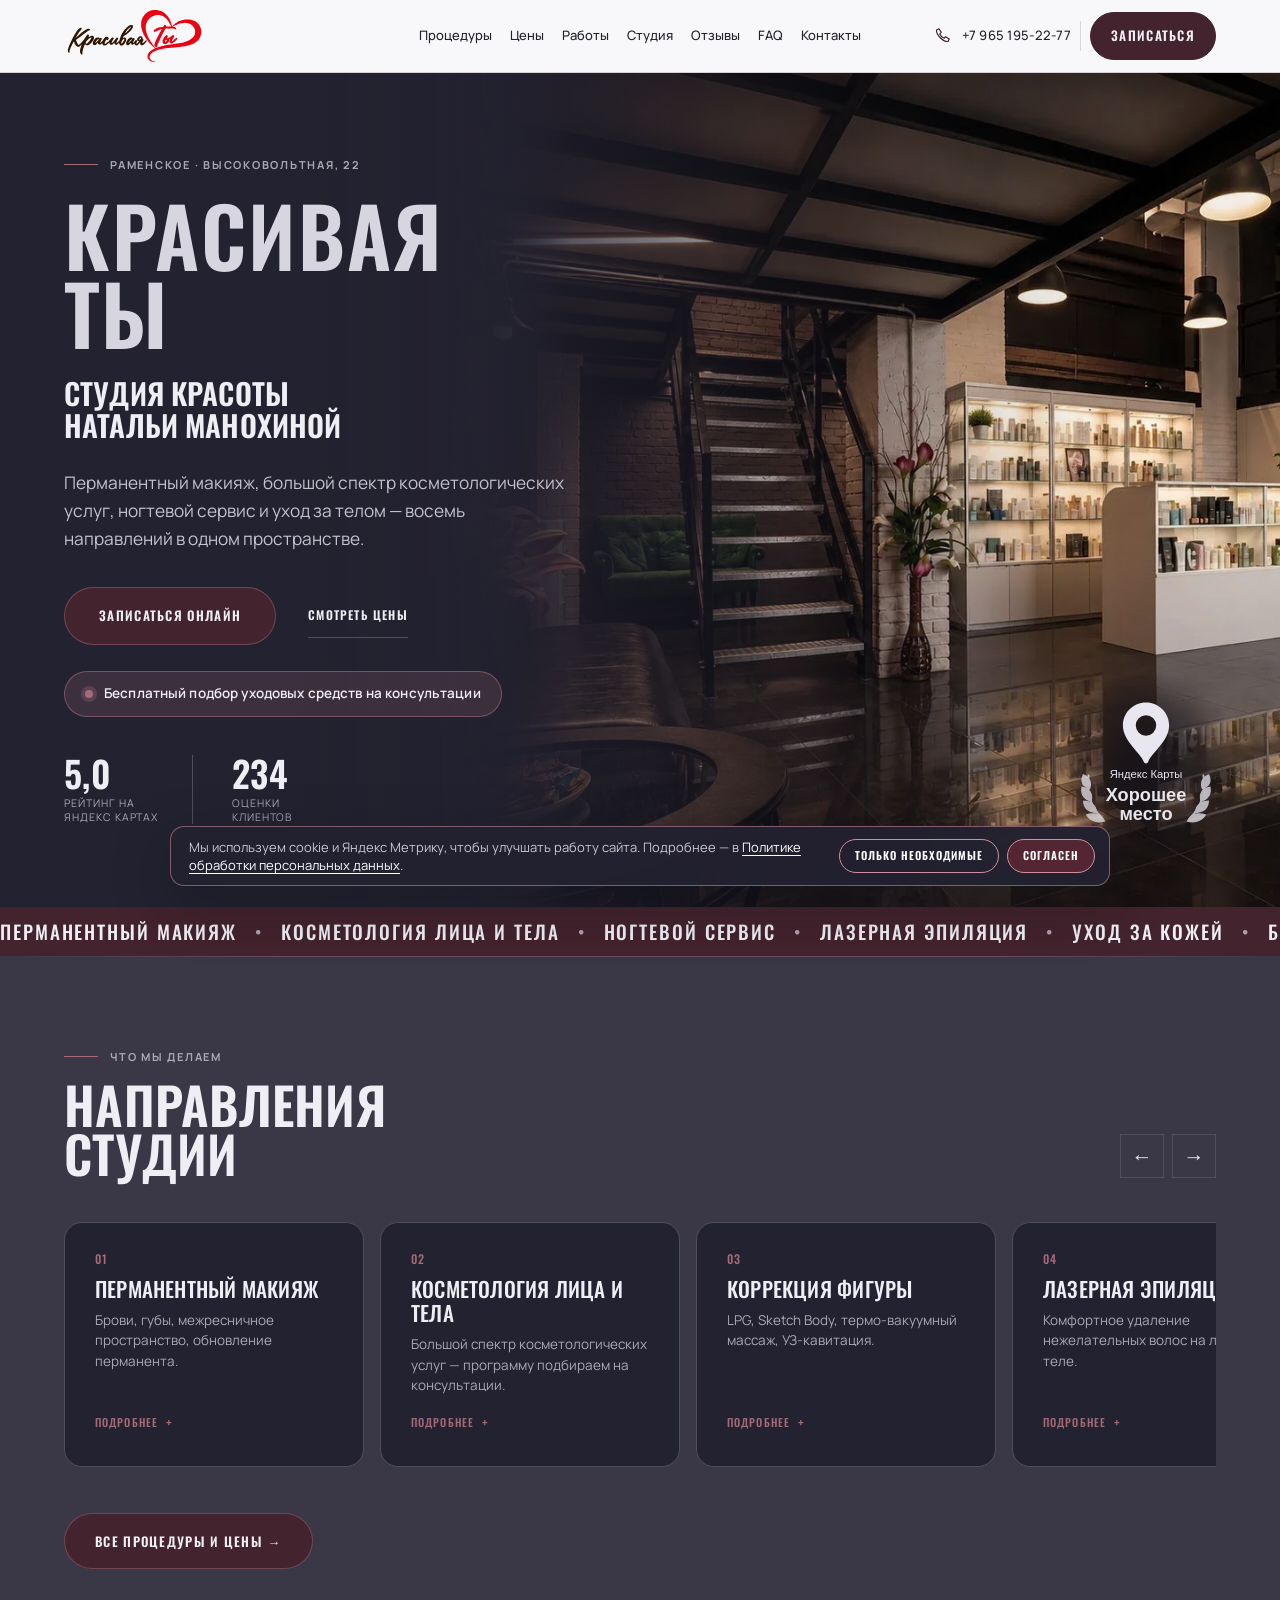
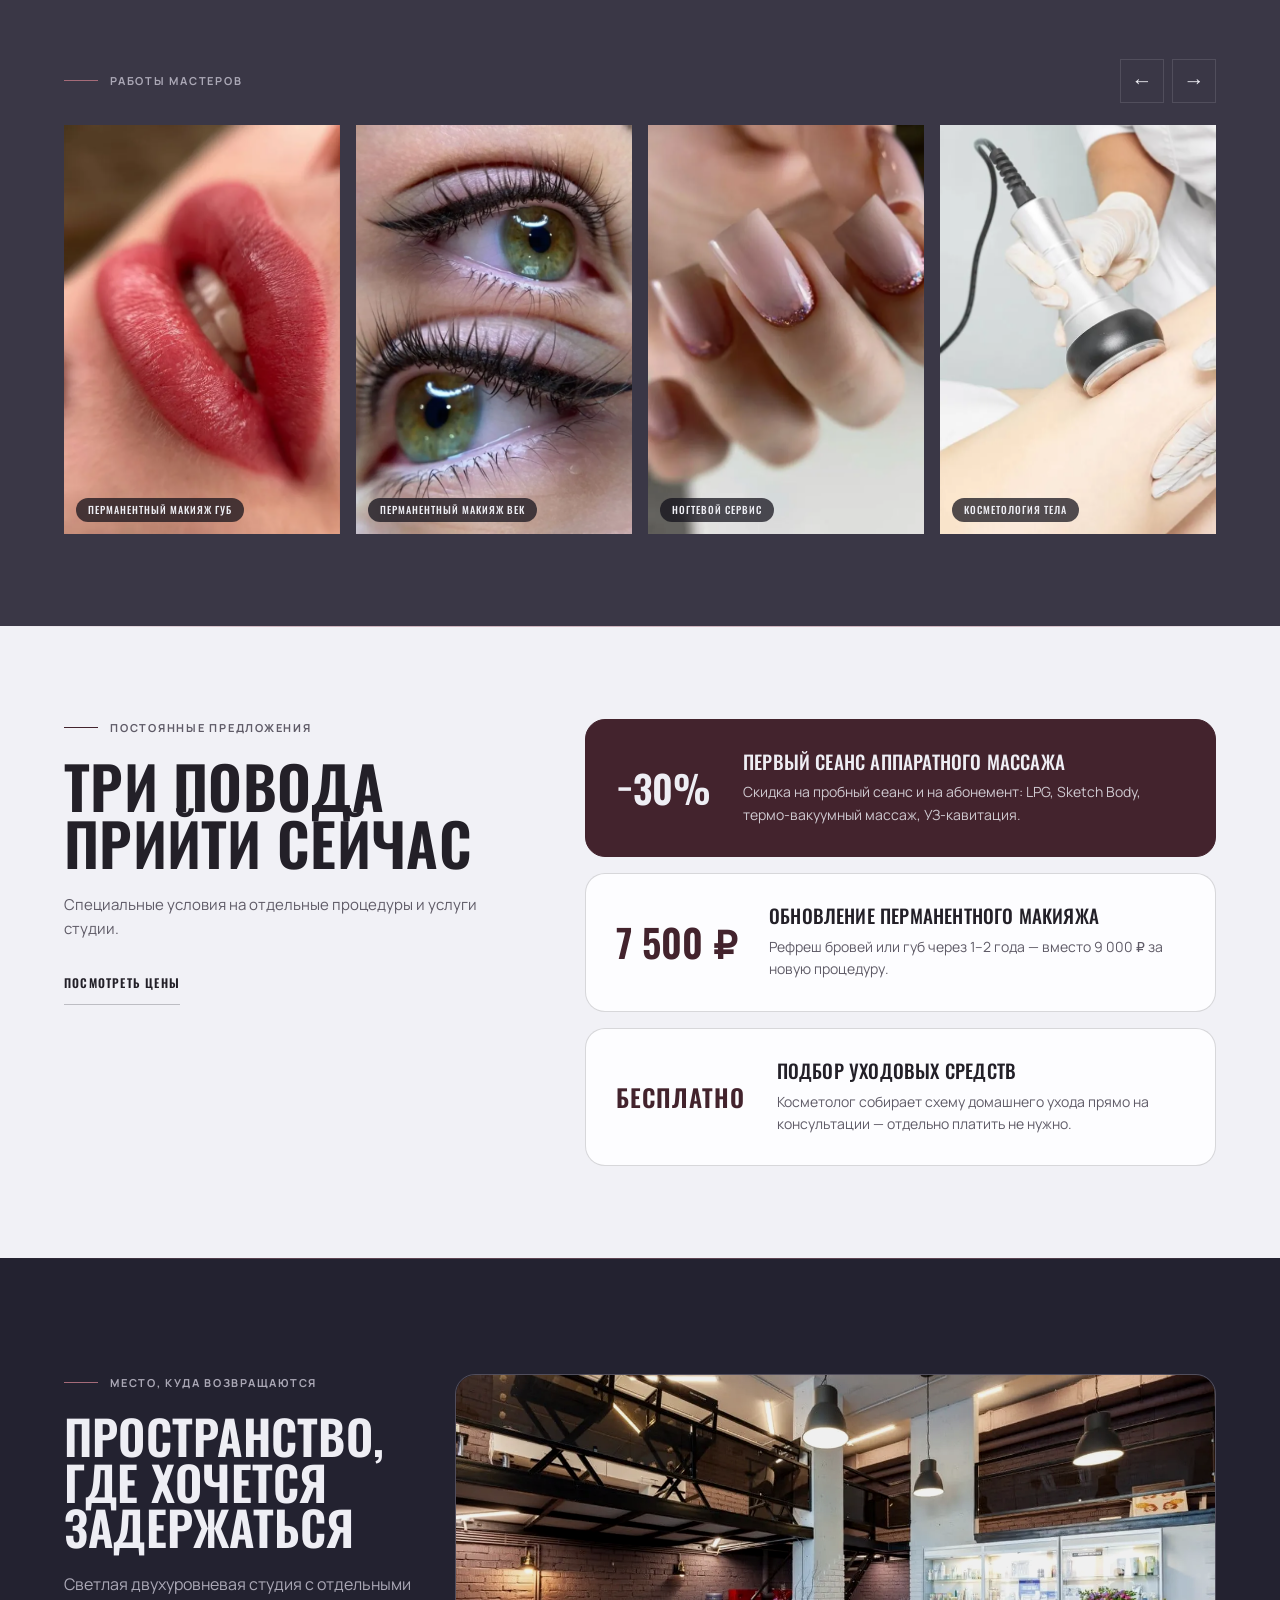
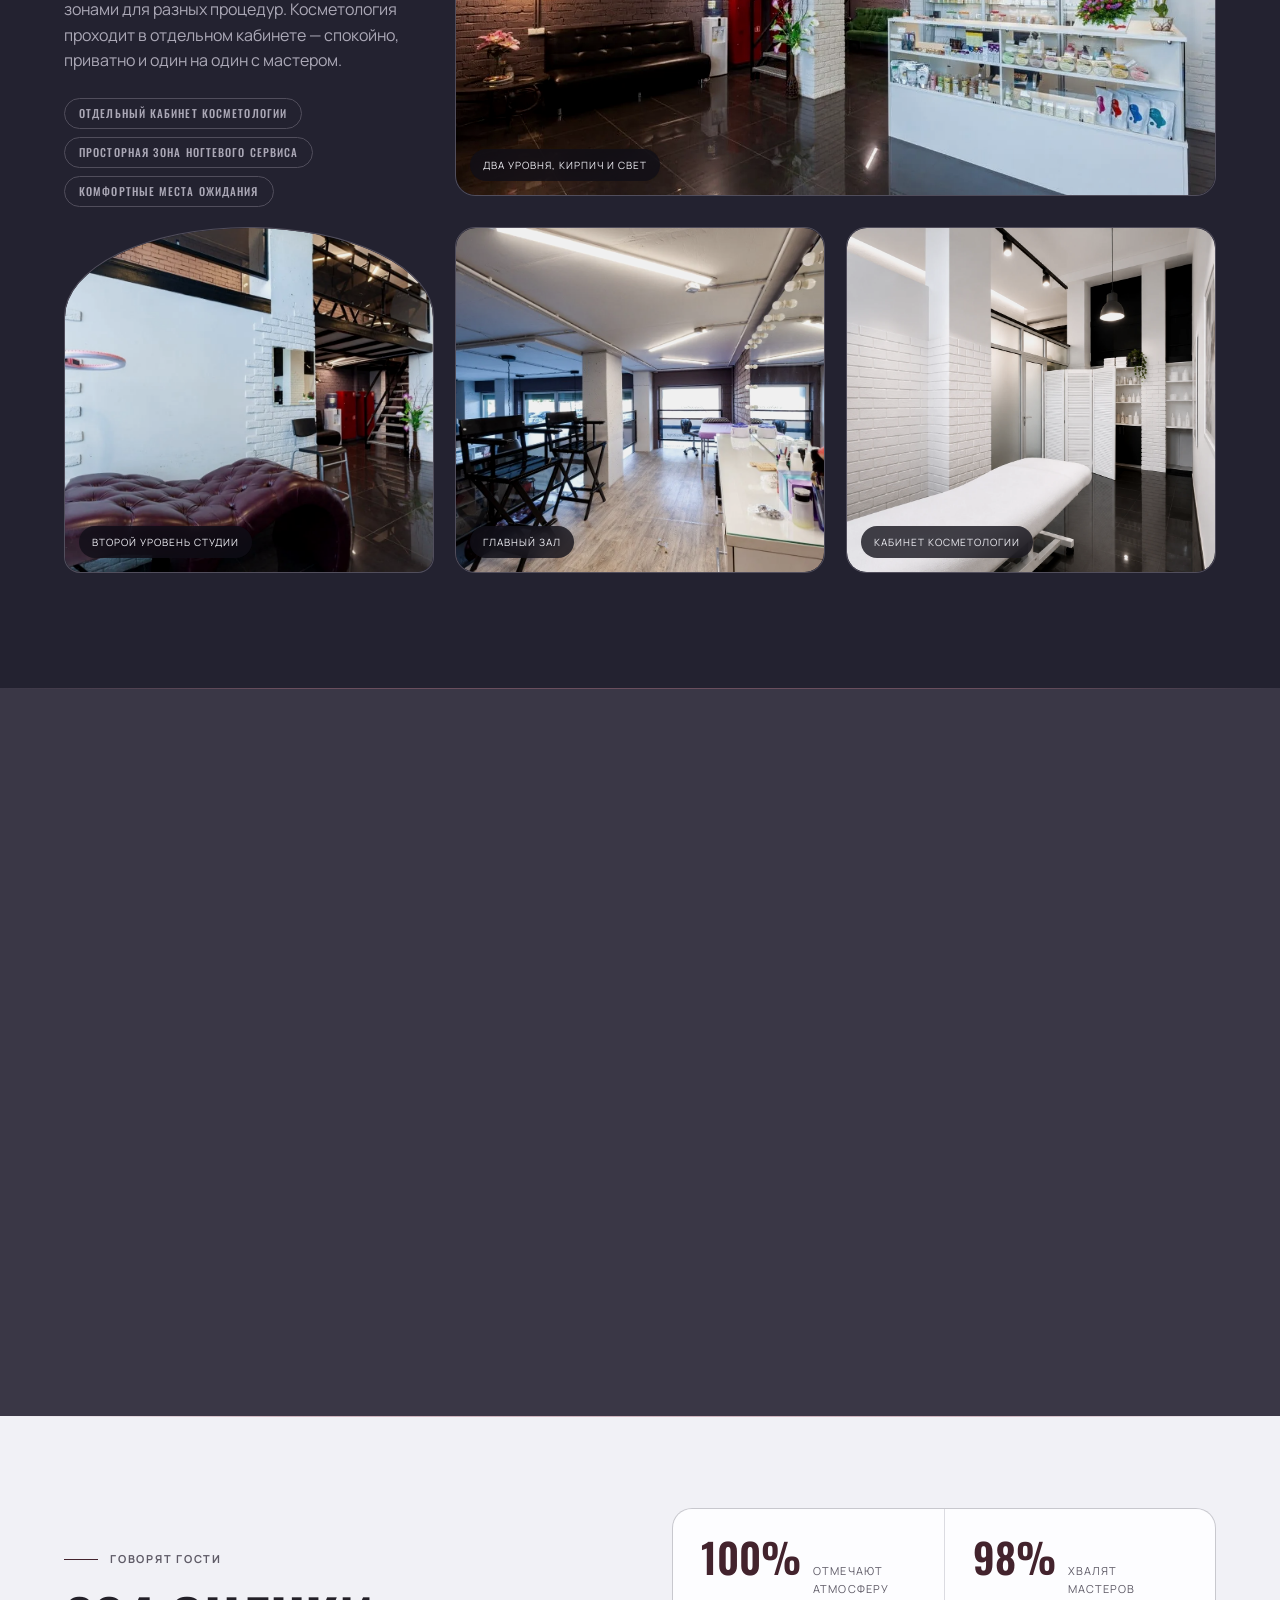
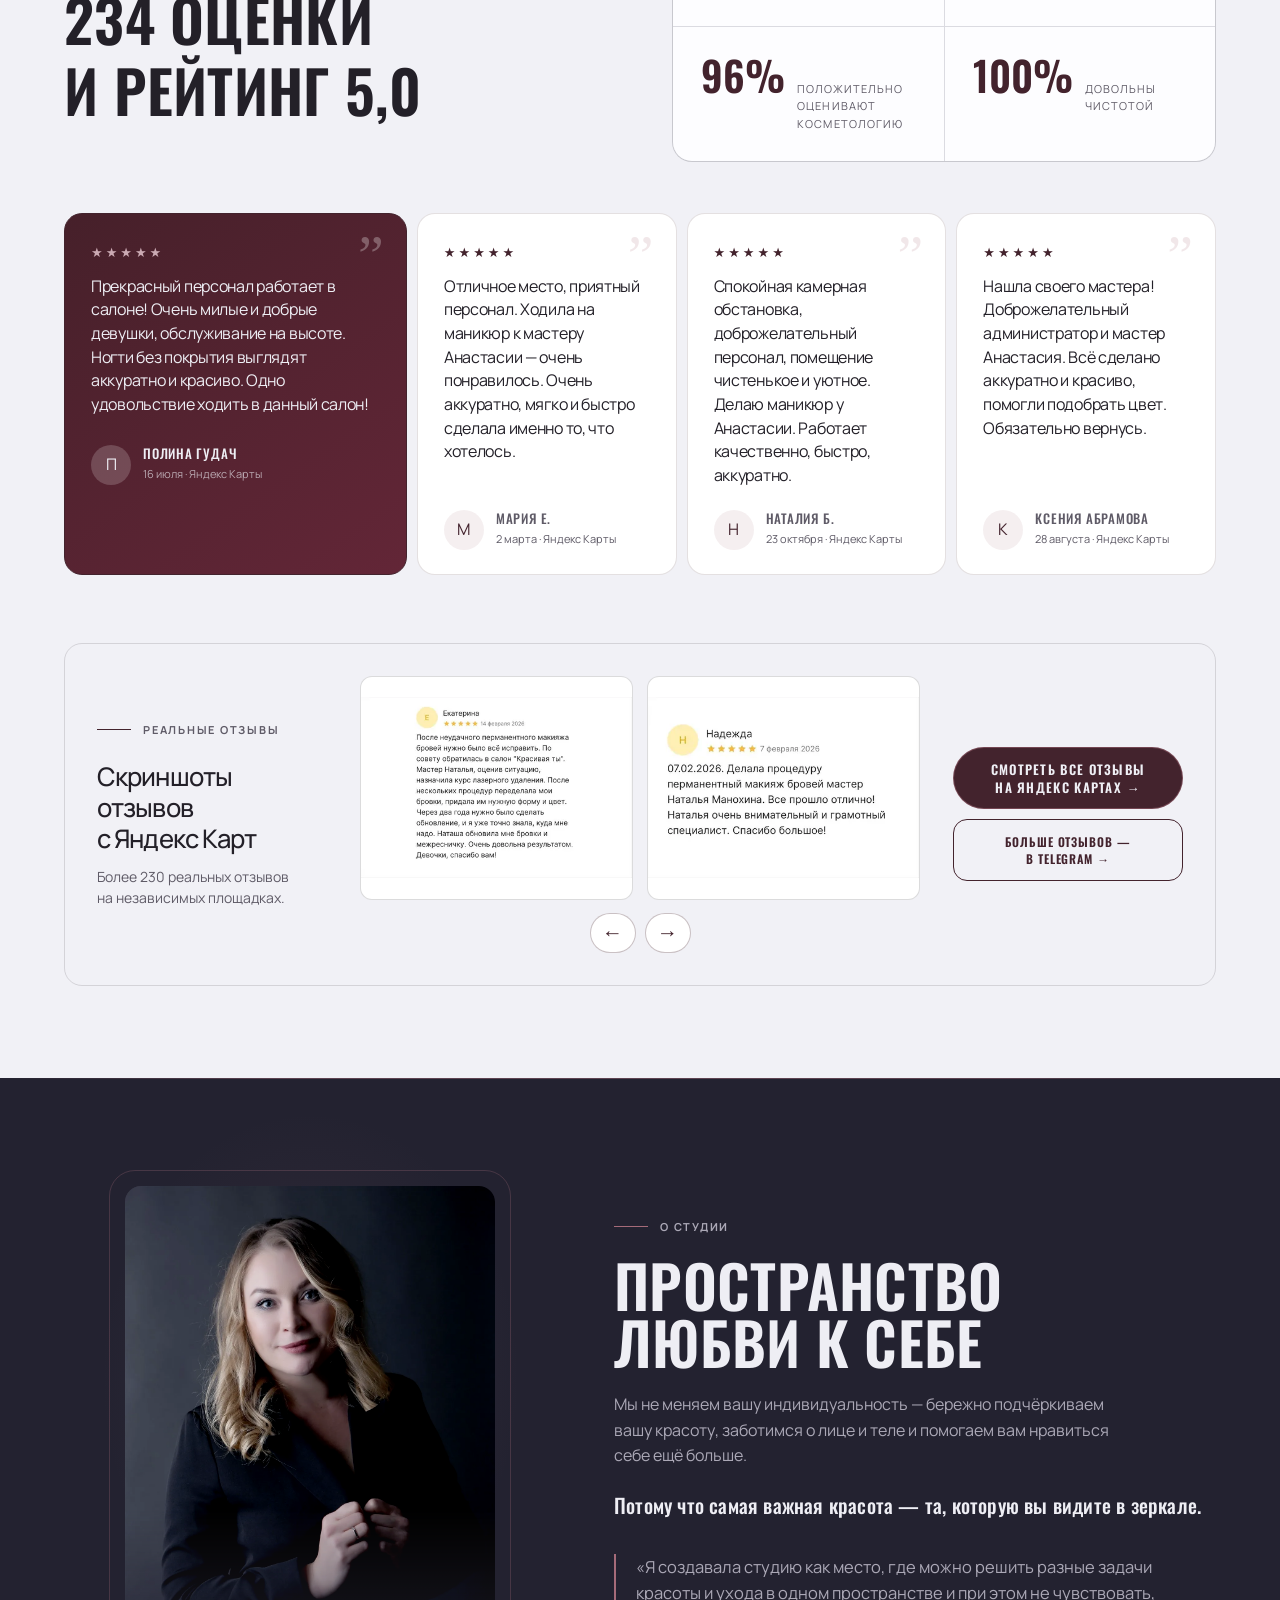
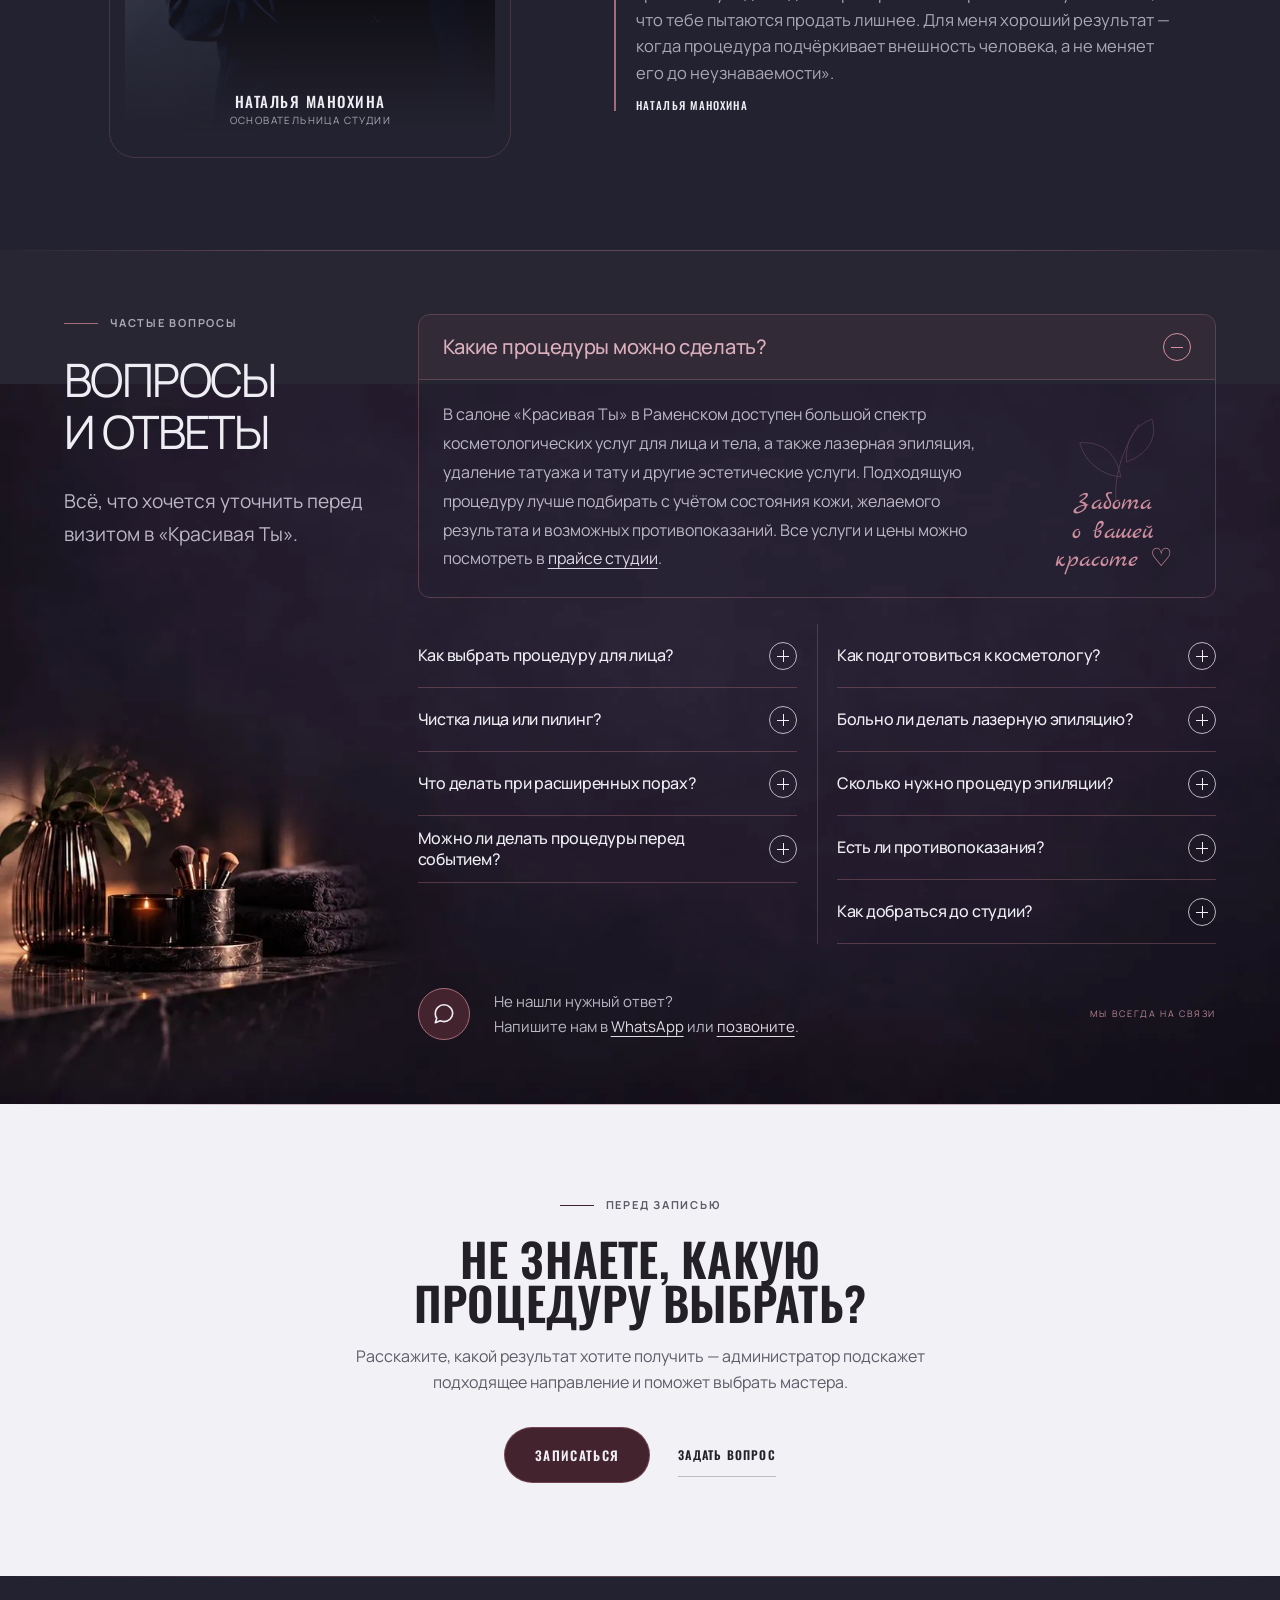
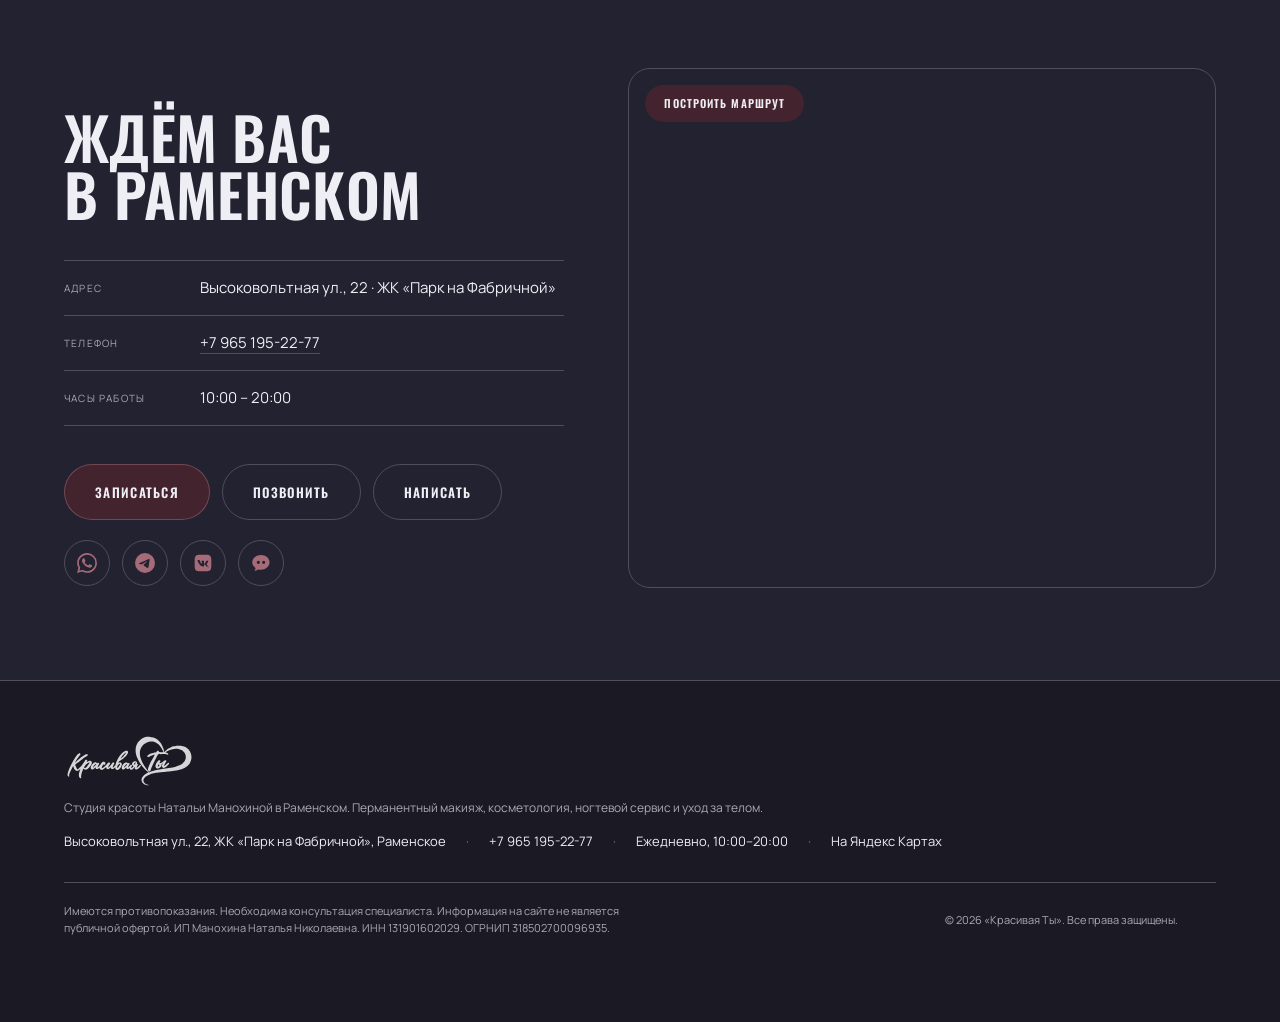
==== commit 82f2f409: "Оптимизация изображений и правки SEO-отчёта Изображения переведены в WebP, лишние файлы удалены, обн" ====
--- a/index.html
+++ b/index.html
@@ -31,8 +31,9 @@
   <link rel="preload" href="assets/fonts/manrope-cyrillic.woff2" as="font" type="font/woff2" crossorigin>
   <link rel="preload" href="assets/fonts/oswald-cyrillic.woff2" as="font" type="font/woff2" crossorigin>
   <link rel="stylesheet" href="fonts.css?v=1">
-  <link rel="preload" as="image" href="assets/images/hero2-optimized.jpg" type="image/jpeg" fetchpriority="high">
-  <link rel="stylesheet" href="styles.css?v=30">
+  <link rel="preload" as="image" href="assets/images/hero2-optimized.webp" type="image/webp" fetchpriority="high" media="(min-width: 621px)">
+  <link rel="preload" as="image" href="assets/images/hero-mobile-flower.webp" type="image/webp" fetchpriority="high" media="(max-width: 620px)">
+  <link rel="stylesheet" href="styles.css?v=31">
   <link rel="stylesheet" href="hero-badge.css?v=10">
   <link rel="stylesheet" href="reviews-redesign.css?v=10">
   <link rel="stylesheet" href="cookie-consent.css?v=2">
@@ -88,11 +89,37 @@
       "bestRating": "5",
       "worstRating": "1"
     },
+    "review": [
+      {
+        "@type": "Review",
+        "reviewRating": { "@type": "Rating", "ratingValue": "5", "bestRating": "5" },
+        "author": { "@type": "Person", "name": "Полина Гудач" },
+        "reviewBody": "Прекрасный персонал работает в салоне! Очень милые и добрые девушки, обслуживание на высоте. Ногти без покрытия выглядят аккуратно и красиво. Одно удовольствие ходить в данный салон!"
+      },
+      {
+        "@type": "Review",
+        "reviewRating": { "@type": "Rating", "ratingValue": "5", "bestRating": "5" },
+        "author": { "@type": "Person", "name": "Мария Е." },
+        "reviewBody": "Отличное место, приятный персонал. Ходила на маникюр к мастеру Анастасии — очень понравилось. Очень аккуратно, мягко и быстро сделала именно то, что хотелось."
+      },
+      {
+        "@type": "Review",
+        "reviewRating": { "@type": "Rating", "ratingValue": "5", "bestRating": "5" },
+        "author": { "@type": "Person", "name": "Наталия Б." },
+        "reviewBody": "Спокойная камерная обстановка, доброжелательный персонал, помещение чистенькое и уютное. Делаю маникюр у Анастасии. Работает качественно, быстро, аккуратно."
+      },
+      {
+        "@type": "Review",
+        "reviewRating": { "@type": "Rating", "ratingValue": "5", "bestRating": "5" },
+        "author": { "@type": "Person", "name": "Ксения Абрамова" },
+        "reviewBody": "Нашла своего мастера! Доброжелательный администратор и мастер Анастасия. Всё сделано аккуратно и красиво, помогли подобрать цвет. Обязательно вернусь."
+      }
+    ],
     "founder": {
       "@type": "Person",
       "name": "Наталья Манохина",
       "jobTitle": "Основательница студии, мастер перманентного макияжа",
-      "image": "https://xn----7sbah3ak6bjn4gvb.xn--p1ai/assets/images/natalia-optimized.jpg"
+      "image": "https://xn----7sbah3ak6bjn4gvb.xn--p1ai/assets/images/natalia-optimized.webp"
     },
     "hasOfferCatalog": {
       "@type": "OfferCatalog",
@@ -181,7 +208,7 @@
       <div class="hero__copy">
         <p class="eyebrow"><span class="hero__desktop-copy">Раменское · Высоковольтная, 22</span><span class="hero__mobile-copy">Студия красоты<br>в Раменском</span></p>
         <p class="script">Красивая Ты</p>
-        <h1 class="hero__title"><span class="hero__desktop-copy">Студия красоты<br>Натальи Манохиной</span><span class="hero__mobile-copy">Красивая Ты</span></h1>
+        <h1 class="hero__title"><span class="hero__desktop-copy">Студия красоты<br>Натальи Манохиной</span><span class="hero__mobile-copy">Красивая Ты</span><span class="sr-only"> — студия красоты в Раменском: перманентный макияж, косметология, ногтевой сервис</span></h1>
         <p class="hero__lead">
           <span class="hero__desktop-copy">Перманентный макияж, большой спектр косметологических услуг, ногтевой сервис и уход за телом — восемь направлений в одном пространстве.</span>
           <span class="hero__mobile-copy">Перманентный макияж,<br>косметология, ногтевой сервис<br>и уход за телом.</span>
@@ -248,54 +275,102 @@
       </div>
 
       <div class="proc__track" tabindex="0" aria-label="Направления студии «Красивая Ты»">
-        <a class="proc__card" href="price.html#cat-permanent">
-          <span class="proc__num">01</span>
-          <h3 class="proc__name">Перманентный макияж</h3>
-          <p class="proc__text">Брови, губы, межресничное пространство, обновление перманента.</p>
-          <span class="proc__more">Смотреть цены</span>
-        </a>
-        <a class="proc__card" href="price.html#cat-cosmetology">
-          <span class="proc__num">02</span>
-          <h3 class="proc__name">Косметология лица и тела</h3>
-          <p class="proc__text">Большой спектр косметологических услуг — программу подбираем на консультации.</p>
-          <span class="proc__more">Смотреть цены</span>
-        </a>
-        <a class="proc__card" href="price.html#cat-massage">
-          <span class="proc__num">03</span>
-          <h3 class="proc__name">Коррекция фигуры</h3>
-          <p class="proc__text">LPG, Sketch Body, термо-вакуумный массаж, УЗ-кавитация.</p>
-          <span class="proc__more">Смотреть цены</span>
-        </a>
-        <a class="proc__card" href="price.html#cat-epilation">
-          <span class="proc__num">04</span>
-          <h3 class="proc__name">Лазерная эпиляция</h3>
-          <p class="proc__text">Комфортное удаление нежелательных волос на лице и теле.</p>
-          <span class="proc__more">Смотреть цены</span>
-        </a>
-        <a class="proc__card" href="price.html#cat-nails">
-          <span class="proc__num">05</span>
-          <h3 class="proc__name">Маникюр и педикюр</h3>
-          <p class="proc__text">Аппаратная техника, покрытие, наращивание, уход за кожей рук и стоп.</p>
-          <span class="proc__more">Смотреть цены</span>
-        </a>
-        <a class="proc__card" href="price.html#cat-esthetic">
-          <span class="proc__num">06</span>
-          <h3 class="proc__name">Брови и ресницы</h3>
-          <p class="proc__text">Архитектура, окрашивание, ламинирование, долговременная укладка.</p>
-          <span class="proc__more">Смотреть цены</span>
-        </a>
-        <a class="proc__card" href="price.html#cat-tattoo">
-          <span class="proc__num">07</span>
-          <h3 class="proc__name">Удаление татуажа и перманента</h3>
-          <p class="proc__text">Лазер и ремувер — бережное осветление старого пигмента.</p>
-          <span class="proc__more">Смотреть цены</span>
-        </a>
-        <a class="proc__card" href="#diagnostika">
-          <span class="proc__num">08</span>
-          <h3 class="proc__name">Диагностика кожи</h3>
-          <p class="proc__text">Аппаратный анализ по 12 параметрам и персональный план ухода.</p>
-          <span class="proc__more">Узнать больше</span>
-        </a>
+        <details class="proc__card">
+          <summary class="proc__summary">
+            <span class="proc__num">01</span>
+            <h3 class="proc__name">Перманентный макияж</h3>
+            <p class="proc__text">Брови, губы, межресничное пространство, обновление перманента.</p>
+            <span class="proc__more" aria-hidden="true">Подробнее</span>
+          </summary>
+          <div class="proc__expand">
+            <p>Перманентный макияж в студии «Красивая Ты» в Раменском — это оформление бровей, губ и межресничного пространства с индивидуальным подбором формы и оттенка. Мастер учитывает черты лица, естественный цвет кожи и пожелания клиента, чтобы результат выглядел аккуратно и гармонично. Также в студии выполняется обновление ранее сделанного перманентного макияжа. После процедуры мастер рассказывает об особенностях ухода в период заживления и даёт рекомендации для сохранения результата.</p>
+            <a class="proc__cta" href="price.html#cat-permanent">Смотреть цены</a>
+          </div>
+        </details>
+        <details class="proc__card">
+          <summary class="proc__summary">
+            <span class="proc__num">02</span>
+            <h3 class="proc__name">Косметология лица и тела</h3>
+            <p class="proc__text">Большой спектр косметологических услуг — программу подбираем на консультации.</p>
+            <span class="proc__more" aria-hidden="true">Подробнее</span>
+          </summary>
+          <div class="proc__expand">
+            <p>Косметология лица и тела в студии «Красивая Ты» в Раменском включает уходовые и аппаратные процедуры, направленные на улучшение внешнего вида и состояния кожи. Программа подбирается индивидуально с учётом типа кожи, её текущего состояния и поставленной задачи. В студии можно пройти процедуры для очищения, увлажнения, поддержания тонуса кожи и комплексного ухода за лицом и телом. Перед началом курса специалист помогает подобрать подходящие процедуры и их периодичность.</p>
+            <a class="proc__cta" href="price.html#cat-cosmetology">Смотреть цены</a>
+          </div>
+        </details>
+        <details class="proc__card">
+          <summary class="proc__summary">
+            <span class="proc__num">03</span>
+            <h3 class="proc__name">Коррекция фигуры</h3>
+            <p class="proc__text">LPG, Sketch Body, термо-вакуумный массаж, УЗ-кавитация.</p>
+            <span class="proc__more" aria-hidden="true">Подробнее</span>
+          </summary>
+          <div class="proc__expand">
+            <p>Аппаратная коррекция фигуры в Раменском в студии «Красивая Ты» включает LPG-массаж, Sketch Body, термовакуумный массаж и УЗ-кавитацию. Процедуры применяются для работы с силуэтом, тонусом и внешним состоянием кожи тела. Методика и продолжительность курса подбираются индивидуально с учётом особенностей клиента и желаемого результата. Процедуры коррекции фигуры могут использоваться как самостоятельно, так и в составе комплексной программы ухода за телом.</p>
+            <a class="proc__cta" href="price.html#cat-massage">Смотреть цены</a>
+          </div>
+        </details>
+        <details class="proc__card">
+          <summary class="proc__summary">
+            <span class="proc__num">04</span>
+            <h3 class="proc__name">Лазерная эпиляция</h3>
+            <p class="proc__text">Комфортное удаление нежелательных волос на лице и теле.</p>
+            <span class="proc__more" aria-hidden="true">Подробнее</span>
+          </summary>
+          <div class="proc__expand">
+            <p>Лазерная эпиляция в Раменском в студии «Красивая Ты» проводится для различных зон лица и тела. Процедура направлена на постепенное сокращение роста нежелательных волос и подходит для курсового применения. Параметры оборудования подбираются индивидуально с учётом зоны обработки, структуры волос и особенностей кожи. Перед процедурой специалист консультирует клиента по подготовке, интервалам между сеансами и последующему уходу за кожей.</p>
+            <a class="proc__cta" href="price.html#cat-epilation">Смотреть цены</a>
+          </div>
+        </details>
+        <details class="proc__card">
+          <summary class="proc__summary">
+            <span class="proc__num">05</span>
+            <h3 class="proc__name">Маникюр и педикюр</h3>
+            <p class="proc__text">Аппаратная техника, покрытие, наращивание, уход за кожей рук и стоп.</p>
+            <span class="proc__more" aria-hidden="true">Подробнее</span>
+          </summary>
+          <div class="proc__expand">
+            <p>Маникюр и педикюр в студии «Красивая Ты» в Раменском включают аппаратную обработку ногтей и кутикулы, покрытие гель-лаком, наращивание ногтей и уход за кожей рук и стоп. Мастер помогает подобрать форму, длину и оттенок покрытия в соответствии с пожеланиями клиента. В работе уделяется внимание аккуратной обработке ногтевой пластины, кутикулы и кожи. В студии можно записаться как на отдельный маникюр или педикюр, так и на комплексный уход.</p>
+            <a class="proc__cta" href="price.html#cat-nails">Смотреть цены</a>
+          </div>
+        </details>
+        <details class="proc__card">
+          <summary class="proc__summary">
+            <span class="proc__num">06</span>
+            <h3 class="proc__name">Брови и ресницы</h3>
+            <p class="proc__text">Архитектура, окрашивание, ламинирование, долговременная укладка.</p>
+            <span class="proc__more" aria-hidden="true">Подробнее</span>
+          </summary>
+          <div class="proc__expand">
+            <p>Оформление бровей и ресниц в студии «Красивая Ты» в Раменском включает коррекцию формы, окрашивание бровей, ламинирование бровей и ресниц, а также долговременную укладку. Форма и оттенок подбираются индивидуально с учётом пропорций лица, цвета волос и пожеланий клиента. Процедуры помогают сделать брови более аккуратными, подчеркнуть естественную форму и придать взгляду выразительность без необходимости ежедневного сложного макияжа.</p>
+            <a class="proc__cta" href="price.html#cat-esthetic">Смотреть цены</a>
+          </div>
+        </details>
+        <details class="proc__card">
+          <summary class="proc__summary">
+            <span class="proc__num">07</span>
+            <h3 class="proc__name">Удаление татуажа и перманента</h3>
+            <p class="proc__text">Лазер и ремувер — бережное осветление старого пигмента.</p>
+            <span class="proc__more" aria-hidden="true">Подробнее</span>
+          </summary>
+          <div class="proc__expand">
+            <p>Удаление перманентного макияжа и татуажа в Раменском в студии «Красивая Ты» выполняется лазером или с помощью ремувера. Подходящий способ подбирается индивидуально в зависимости от цвета, насыщенности и глубины старого пигмента. Осветление перманента происходит постепенно, поэтому для достижения необходимого результата может потребоваться несколько процедур. Удаление или осветление старого пигмента также может быть этапом подготовки перед новым перманентным макияжем.</p>
+            <a class="proc__cta" href="price.html#cat-tattoo">Смотреть цены</a>
+          </div>
+        </details>
+        <details class="proc__card">
+          <summary class="proc__summary">
+            <span class="proc__num">08</span>
+            <h3 class="proc__name">Диагностика кожи</h3>
+            <p class="proc__text">Аппаратный анализ по 12 параметрам и персональный план ухода.</p>
+            <span class="proc__more" aria-hidden="true">Подробнее</span>
+          </summary>
+          <div class="proc__expand">
+            <p>Аппаратная диагностика кожи в студии «Красивая Ты» в Раменском позволяет подробнее оценить её текущее состояние и подобрать подходящий домашний и профессиональный уход. Анализ проводится по нескольким параметрам кожи и помогает обратить внимание на особенности, которые не всегда заметны визуально. По результатам диагностики специалист даёт рекомендации по уходу и помогает определить, какие косметологические процедуры могут подойти именно для текущего состояния кожи.</p>
+            <a class="proc__cta" href="#diagnostika">Узнать больше</a>
+          </div>
+        </details>
       </div>
 
       <a class="btn proc__all" href="price.html">Все процедуры и цены →</a>
@@ -311,21 +386,21 @@
         </div>
       </div>
       <div class="portfolio__track" tabindex="0" aria-label="Галерея работ мастеров">
-        <figure class="portfolio__slide"><img src="assets/images/17.jpg" alt="Перманентный макияж губ, плотный винный оттенок" loading="lazy"><figcaption>Перманентный макияж губ</figcaption></figure>
-        <figure class="portfolio__slide"><img src="assets/images/20.jpg" alt="Перманентный макияж век со стрелкой" loading="lazy"><figcaption>Перманентный макияж век</figcaption></figure>
-        <figure class="portfolio__slide"><img src="assets/images/25.jpg" alt="Маникюр: нюдовое покрытие с бликами" loading="lazy"><figcaption>Ногтевой сервис</figcaption></figure>
-        <figure class="portfolio__slide"><img src="assets/images/14.jpg" alt="Косметологическая процедура на теле" loading="lazy"><figcaption>Косметология тела</figcaption></figure>
-        <figure class="portfolio__slide"><img src="assets/images/11.jpg" alt="Перманентный макияж: межресничка" loading="lazy"><figcaption>Перманентный макияж: межресничка</figcaption></figure>
-        <figure class="portfolio__slide"><img src="assets/images/16.jpg" alt="Наращивание ногтей, французский маникюр" loading="lazy"><figcaption>Наращивание ногтей</figcaption></figure>
-        <figure class="portfolio__slide"><img src="assets/images/13.jpg" alt="Аппаратный массаж тела" loading="lazy"><figcaption>Аппаратный массаж</figcaption></figure>
-        <figure class="portfolio__slide"><img src="assets/images/10.jpg" alt="Перманентный макияж губ с эффектом блеска" loading="lazy"><figcaption>Перманентный макияж губ</figcaption></figure>
-        <figure class="portfolio__slide"><img src="assets/images/15.jpg" alt="Ламинирование ресниц" loading="lazy"><figcaption>Ламинирование ресниц</figcaption></figure>
-        <figure class="portfolio__slide"><img src="assets/images/24.jpg" alt="Лазерная эпиляция голеней: до и после" loading="lazy"><figcaption>Лазерная эпиляция</figcaption></figure>
-        <figure class="portfolio__slide"><img src="assets/images/28.jpg" alt="Перманентный макияж губ, естественный оттенок" loading="lazy"><figcaption>Перманентный макияж губ</figcaption></figure>
-        <figure class="portfolio__slide"><img src="assets/images/18.jpg" alt="Педикюр с чёрным покрытием" loading="lazy"><figcaption>Педикюр</figcaption></figure>
-        <figure class="portfolio__slide portfolio__slide--landscape"><img src="assets/images/30.jpg" alt="Коррекция фигуры: до и после курса" loading="lazy"><figcaption>Коррекция фигуры</figcaption></figure>
-        <figure class="portfolio__slide"><img src="assets/images/19.jpg" alt="Перманентный макияж губ в естественном розовом оттенке" loading="lazy"><figcaption>Перманентный макияж губ</figcaption></figure>
-        <figure class="portfolio__slide"><img src="assets/images/21.jpg" alt="Результат косметологической процедуры для кожи лица" loading="lazy"><figcaption>Косметология лица</figcaption></figure>
+        <figure class="portfolio__slide"><img src="assets/images/17.webp" alt="Перманентный макияж губ, плотный винный оттенок" loading="lazy" width="563" height="1000"><figcaption>Перманентный макияж губ</figcaption></figure>
+        <figure class="portfolio__slide"><img src="assets/images/20.webp" alt="Перманентный макияж век со стрелкой" loading="lazy" width="1000" height="1000"><figcaption>Перманентный макияж век</figcaption></figure>
+        <figure class="portfolio__slide"><img src="assets/images/25.webp" alt="Маникюр: нюдовое покрытие с бликами" loading="lazy" width="563" height="1000"><figcaption>Ногтевой сервис</figcaption></figure>
+        <figure class="portfolio__slide"><img src="assets/images/14.webp" alt="Косметологическая процедура на теле" loading="lazy" width="563" height="1000"><figcaption>Косметология тела</figcaption></figure>
+        <figure class="portfolio__slide"><img src="assets/images/11.webp" alt="Перманентный макияж: межресничка" loading="lazy" width="1000" height="784"><figcaption>Перманентный макияж: межресничка</figcaption></figure>
+        <figure class="portfolio__slide"><img src="assets/images/16.webp" alt="Наращивание ногтей, французский маникюр" loading="lazy" width="563" height="1000"><figcaption>Наращивание ногтей</figcaption></figure>
+        <figure class="portfolio__slide"><img src="assets/images/13.webp" alt="Аппаратный массаж тела" loading="lazy" width="563" height="1000"><figcaption>Аппаратный массаж</figcaption></figure>
+        <figure class="portfolio__slide"><img src="assets/images/10.webp" alt="Перманентный макияж губ с эффектом блеска" loading="lazy" width="474" height="842"><figcaption>Перманентный макияж губ</figcaption></figure>
+        <figure class="portfolio__slide"><img src="assets/images/15.webp" alt="Ламинирование ресниц" loading="lazy" width="736" height="966"><figcaption>Ламинирование ресниц</figcaption></figure>
+        <figure class="portfolio__slide"><img src="assets/images/24.webp" alt="Лазерная эпиляция голеней: до и после" loading="lazy" width="563" height="1000"><figcaption>Лазерная эпиляция</figcaption></figure>
+        <figure class="portfolio__slide"><img src="assets/images/28.webp" alt="Перманентный макияж губ, естественный оттенок" loading="lazy" width="784" height="1000"><figcaption>Перманентный макияж губ</figcaption></figure>
+        <figure class="portfolio__slide"><img src="assets/images/18.webp" alt="Педикюр с чёрным покрытием" loading="lazy" width="736" height="920"><figcaption>Педикюр</figcaption></figure>
+        <figure class="portfolio__slide portfolio__slide--landscape"><img src="assets/images/30.webp" alt="Коррекция фигуры: до и после курса" loading="lazy" width="838" height="857"><figcaption>Коррекция фигуры</figcaption></figure>
+        <figure class="portfolio__slide"><img src="assets/images/19.webp" alt="Перманентный макияж губ в естественном розовом оттенке" loading="lazy" width="736" height="920"><figcaption>Перманентный макияж губ</figcaption></figure>
+        <figure class="portfolio__slide"><img src="assets/images/21.webp" alt="Результат косметологической процедуры для кожи лица" loading="lazy" width="736" height="981"><figcaption>Косметология лица</figcaption></figure>
       </div>
     </div>
   </section>
@@ -388,22 +463,22 @@
 
       <div class="space__gallery" tabindex="0" aria-label="Фотографии студии">
       <figure class="shot shot--main">
-        <button class="studio-photo" type="button" data-full="assets/images/4.jpg" aria-label="Открыть фото главного зала">
-          <img src="assets/images/4.jpg" alt="Главный зал студии с витриной профессиональной косметики" loading="lazy" width="1280" height="853">
+        <button class="studio-photo" type="button" data-full="assets/images/4.webp" aria-label="Открыть фото главного зала">
+          <img src="assets/images/4.webp" alt="Главный зал студии с витриной профессиональной косметики" loading="lazy" width="1280" height="853">
         </button>
         <figcaption>Два уровня, кирпич и свет</figcaption>
       </figure>
 
       <figure class="shot shot--tall">
-        <button class="studio-photo" type="button" data-full="assets/images/3.jpg" aria-label="Открыть фото второго уровня">
-          <img src="assets/images/3.jpg" alt="Светлая зона мастеров на втором уровне студии «Красивая Ты», Раменское" loading="lazy">
+        <button class="studio-photo" type="button" data-full="assets/images/3.webp" aria-label="Открыть фото второго уровня">
+          <img src="assets/images/3.webp" alt="Светлая зона мастеров на втором уровне студии «Красивая Ты», Раменское" loading="lazy" width="1280" height="854">
         </button>
         <figcaption>Второй уровень студии</figcaption>
       </figure>
 
       <figure class="shot shot--sm">
-        <button class="studio-photo" type="button" data-full="assets/images/5.JPG" aria-label="Открыть фото главного зала">
-          <img src="assets/images/5.JPG" alt="Главный зал студии: ресепшен, витрина косметики и открытый второй уровень" loading="lazy" width="1280" height="853">
+        <button class="studio-photo" type="button" data-full="assets/images/5.webp" aria-label="Открыть фото главного зала">
+          <img src="assets/images/5.webp" alt="Главный зал студии: ресепшен, витрина косметики и открытый второй уровень" loading="lazy" width="1280" height="853">
         </button>
         <figcaption>Главный зал</figcaption>
       </figure>
@@ -430,7 +505,7 @@
                 <p class="eyebrow">Аппаратная диагностика кожи</p>
                 <h2 class="h2">Точно знать,<br><em>что нужно коже</em></h2>
                 <figure class="diag__figure">
-                  <img src="assets/diag.jpeg" alt="Аппаратная диагностика кожи лица на анализаторе ADSS 4D-SK" loading="lazy" width="864" height="1080">
+                  <img src="assets/diag.webp" alt="Аппаратная диагностика кожи лица на анализаторе ADSS 4D-SK" loading="lazy" width="864" height="1080">
                 </figure>
               </div>
 
@@ -464,7 +539,7 @@
                 <p class="eyebrow">Статья</p>
                 <h2 class="h2">9 из 10 женщин<br><em>ошибаются в уходе</em></h2>
                 <figure class="diag__figure diag__figure--wide">
-                  <img src="assets/statia.jpg" alt="9 из 10 женщин совершают одни и те же ошибки в уходе за кожей" loading="lazy" width="1280" height="825">
+                  <img src="assets/statia.webp" alt="9 из 10 женщин совершают одни и те же ошибки в уходе за кожей" loading="lazy" width="1280" height="825">
                 </figure>
               </div>
 
@@ -557,17 +632,17 @@
       </div>
 
       <div class="revs__track" tabindex="0" aria-label="Скриншоты отзывов гостей — нажмите, чтобы открыть">
-        <button class="revs__item" type="button" data-full="assets/reviews/IMG_7539.jpg"><img src="assets/reviews/thumbs/IMG_7539-thumb.jpg" alt="Отзыв гостя студии «Красивая Ты»" loading="lazy"></button>
-        <button class="revs__item" type="button" data-full="assets/reviews/IMG_7540.jpg"><img src="assets/reviews/thumbs/IMG_7540-thumb.jpg" alt="Отзыв гостя студии «Красивая Ты»" loading="lazy"></button>
-        <button class="revs__item" type="button" data-full="assets/reviews/IMG_7541.jpg"><img src="assets/reviews/thumbs/IMG_7541-thumb.jpg" alt="Отзыв гостя студии «Красивая Ты»" loading="lazy"></button>
-        <button class="revs__item" type="button" data-full="assets/reviews/IMG_7542.jpg"><img src="assets/reviews/thumbs/IMG_7542-thumb.jpg" alt="Отзыв гостя студии «Красивая Ты»" loading="lazy"></button>
-        <button class="revs__item" type="button" data-full="assets/reviews/IMG_7543.jpg"><img src="assets/reviews/thumbs/IMG_7543-thumb.jpg" alt="Отзыв гостя студии «Красивая Ты»" loading="lazy"></button>
-        <button class="revs__item" type="button" data-full="assets/reviews/IMG_7544.jpg"><img src="assets/reviews/thumbs/IMG_7544-thumb.jpg" alt="Отзыв гостя студии «Красивая Ты»" loading="lazy"></button>
-        <button class="revs__item" type="button" data-full="assets/reviews/IMG_7545.jpg"><img src="assets/reviews/thumbs/IMG_7545-thumb.jpg" alt="Отзыв гостя студии «Красивая Ты»" loading="lazy"></button>
-        <button class="revs__item" type="button" data-full="assets/reviews/IMG_7546.jpg"><img src="assets/reviews/thumbs/IMG_7546-thumb.jpg" alt="Отзыв гостя студии «Красивая Ты»" loading="lazy"></button>
-        <button class="revs__item" type="button" data-full="assets/reviews/IMG_7547.jpg"><img src="assets/reviews/thumbs/IMG_7547-thumb.jpg" alt="Отзыв гостя студии «Красивая Ты»" loading="lazy"></button>
-        <button class="revs__item" type="button" data-full="assets/reviews/IMG_7548.jpg"><img src="assets/reviews/thumbs/IMG_7548-thumb.jpg" alt="Отзыв гостя студии «Красивая Ты»" loading="lazy"></button>
-        <button class="revs__item" type="button" data-full="assets/reviews/IMG_7549.jpg"><img src="assets/reviews/thumbs/IMG_7549-thumb.jpg" alt="Отзыв гостя студии «Красивая Ты»" loading="lazy"></button>
+        <button class="revs__item" type="button" data-full="assets/reviews/IMG_7539.webp"><img src="assets/reviews/thumbs/IMG_7539-thumb.webp" alt="Отзыв гостя студии «Красивая Ты»" loading="lazy"></button>
+        <button class="revs__item" type="button" data-full="assets/reviews/IMG_7540.webp"><img src="assets/reviews/thumbs/IMG_7540-thumb.webp" alt="Отзыв гостя студии «Красивая Ты»" loading="lazy"></button>
+        <button class="revs__item" type="button" data-full="assets/reviews/IMG_7541.webp"><img src="assets/reviews/thumbs/IMG_7541-thumb.webp" alt="Отзыв гостя студии «Красивая Ты»" loading="lazy"></button>
+        <button class="revs__item" type="button" data-full="assets/reviews/IMG_7542.webp"><img src="assets/reviews/thumbs/IMG_7542-thumb.webp" alt="Отзыв гостя студии «Красивая Ты»" loading="lazy"></button>
+        <button class="revs__item" type="button" data-full="assets/reviews/IMG_7543.webp"><img src="assets/reviews/thumbs/IMG_7543-thumb.webp" alt="Отзыв гостя студии «Красивая Ты»" loading="lazy"></button>
+        <button class="revs__item" type="button" data-full="assets/reviews/IMG_7544.webp"><img src="assets/reviews/thumbs/IMG_7544-thumb.webp" alt="Отзыв гостя студии «Красивая Ты»" loading="lazy"></button>
+        <button class="revs__item" type="button" data-full="assets/reviews/IMG_7545.webp"><img src="assets/reviews/thumbs/IMG_7545-thumb.webp" alt="Отзыв гостя студии «Красивая Ты»" loading="lazy"></button>
+        <button class="revs__item" type="button" data-full="assets/reviews/IMG_7546.webp"><img src="assets/reviews/thumbs/IMG_7546-thumb.webp" alt="Отзыв гостя студии «Красивая Ты»" loading="lazy"></button>
+        <button class="revs__item" type="button" data-full="assets/reviews/IMG_7547.webp"><img src="assets/reviews/thumbs/IMG_7547-thumb.webp" alt="Отзыв гостя студии «Красивая Ты»" loading="lazy"></button>
+        <button class="revs__item" type="button" data-full="assets/reviews/IMG_7548.webp"><img src="assets/reviews/thumbs/IMG_7548-thumb.webp" alt="Отзыв гостя студии «Красивая Ты»" loading="lazy"></button>
+        <button class="revs__item" type="button" data-full="assets/reviews/IMG_7549.webp"><img src="assets/reviews/thumbs/IMG_7549-thumb.webp" alt="Отзыв гостя студии «Красивая Ты»" loading="lazy"></button>
       </div>
 
       <div class="revs__actions">
@@ -586,7 +661,7 @@
     <div class="founder__grid">
       <figure class="founder__figure">
         <div class="founder__frame">
-          <img src="assets/images/natalia-optimized.jpg" alt="Наталья Манохина, основательница студии «Красивая Ты»" loading="lazy" width="1200" height="1803">
+          <img src="assets/images/natalia-optimized.webp" alt="Наталья Манохина, основательница студии «Красивая Ты»" loading="lazy" width="1200" height="1803">
         </div>
         <figcaption class="founder__tag">
           <b>Наталья Манохина</b>
@@ -675,6 +750,12 @@
             <button class="faq__question" id="faq-question-10" type="button" aria-expanded="true" aria-controls="faq-answer-10" aria-label="Есть ли противопоказания у косметологических процедур?"><span>Есть ли противопоказания?</span><span class="faq__icon" aria-hidden="true"></span></button>
             <div class="faq__answer" id="faq-answer-10" role="region" aria-labelledby="faq-question-10" itemscope itemprop="acceptedAnswer" itemtype="https://schema.org/Answer"><p itemprop="text">Да, у аппаратных, лазерных и других косметологических процедур могут быть противопоказания. Они зависят от конкретной методики, состояния кожи и общего состояния здоровья. Перед процедурой специалист уточняет важную информацию и при необходимости рекомендует выбрать другой метод или перенести процедуру.</p></div>
           </div>
+
+          <div class="faq__item faq__item--right" style="--faq-order: 11" itemscope itemprop="mainEntity" itemtype="https://schema.org/Question">
+            <meta itemprop="name" content="Как добраться до студии «Красивая Ты» в Раменском?">
+            <button class="faq__question" id="faq-question-11" type="button" aria-expanded="true" aria-controls="faq-answer-11" aria-label="Как добраться до студии «Красивая Ты» в Раменском?"><span>Как добраться до студии?</span><span class="faq__icon" aria-hidden="true"></span></button>
+            <div class="faq__answer" id="faq-answer-11" role="region" aria-labelledby="faq-question-11" itemscope itemprop="acceptedAnswer" itemtype="https://schema.org/Answer"><p itemprop="text">Студия находится в Раменском, на Высоковольтной улице, 22, в ЖК «Парк на Фабричной». Точный маршрут и парковку удобно уточнить по телефону или в <a href="https://wa.me/79651952277" target="_blank" rel="noopener">WhatsApp</a> перед визитом — также схема проезда есть в <a href="#contacts">разделе «Контакты»</a>.</p></div>
+          </div>
           </div>
         </div>
       </div>
@@ -745,8 +826,8 @@
       </div>
 
       <div class="map">
-        <iframe src="https://yandex.ru/map-widget/v1/?ll=38.202501%2C55.573735&amp;z=16&amp;mode=search&amp;oid=29792745953&amp;ol=biz"
-                title="Студия «Красивая Ты» на Яндекс Картах" loading="lazy" allowfullscreen></iframe>
+        <iframe data-src="https://yandex.ru/map-widget/v1/?ll=38.202501%2C55.573735&amp;z=16&amp;mode=search&amp;oid=29792745953&amp;ol=biz"
+                title="Студия «Красивая Ты» на Яндекс Картах" allowfullscreen></iframe>
         <a class="map__link" href="https://yandex.ru/maps/org/29792745953/" target="_blank" rel="noopener">Построить маршрут</a>
       </div>
     </div>
@@ -834,6 +915,19 @@
     window.addEventListener('load', schedule);
     if ('ResizeObserver' in window) new ResizeObserver(schedule).observe(document.querySelector('main'));
     update();
+  })();
+
+  (() => {
+    const frame = document.querySelector('.map iframe[data-src]');
+    if (!frame) return;
+    const load = () => { frame.src = frame.dataset.src; frame.removeAttribute('data-src'); };
+    if (!('IntersectionObserver' in window)) { load(); return; }
+    const io = new IntersectionObserver(entries => {
+      entries.forEach(entry => {
+        if (entry.isIntersecting) { load(); io.disconnect(); }
+      });
+    }, { rootMargin: '1200px 0px' });
+    io.observe(frame);
   })();
   
   (() => {
@@ -1027,7 +1121,6 @@
         startX = event.clientX;
         startScroll = track.scrollLeft;
         track.classList.add('is-dragging');
-        track.setPointerCapture?.(event.pointerId);
       });
       window.addEventListener('pointermove', (event) => {
         if (!dragging) return;
@@ -1042,7 +1135,6 @@
         if (!dragging) return;
         dragging = false;
         track.classList.remove('is-dragging');
-        track.releasePointerCapture?.(event.pointerId);
       };
       window.addEventListener('pointerup', stop);
       window.addEventListener('pointercancel', stop);
@@ -1054,9 +1146,12 @@
 </script>
 <script>
   (() => {
-    const up = document.querySelector('.foot__up');
-    if (!up) return;
-    const update = () => up.classList.toggle('is-visible', window.scrollY > 120);
+    const targets = [...document.querySelectorAll('.foot__up, .fab, .totop')];
+    if (!targets.length) return;
+    const update = () => {
+      const visible = window.scrollY > 120;
+      targets.forEach((el) => el.classList.toggle('is-visible', visible));
+    };
     window.addEventListener('scroll', update, { passive: true });
     update();
   })();
--- a/styles.css
+++ b/styles.css
@@ -59,6 +59,11 @@
 }
 .skip:focus { top: 14px; }
 
+.sr-only {
+  position: absolute; width: 1px; height: 1px; margin: -1px; padding: 0;
+  overflow: hidden; clip: rect(0 0 0 0); clip-path: inset(50%); border: 0; white-space: nowrap;
+}
+
 
 
 .surf { position: relative; }
@@ -77,7 +82,7 @@
 }
 
 
-.faq { padding: clamp(56px, 5vw, 84px) var(--pad); scroll-margin-top: 84px; overflow: hidden; background: #282632 url("assets/images/faq-background-optimized.jpg") left bottom / 100% auto no-repeat; }
+.faq { padding: clamp(56px, 5vw, 84px) var(--pad); scroll-margin-top: 84px; overflow: hidden; background: #282632 url("assets/images/faq-background-optimized.webp") left bottom / 100% auto no-repeat; }
 .faq__inner {
   max-width: var(--max); margin: 0 auto;
   display: grid; grid-template-columns: minmax(0, .72fr) minmax(0, 1.9fr);
@@ -330,7 +335,7 @@
 .hero::after {
   content: "";
   position: absolute; inset: 0 0 0 35%;
-  background: url("assets/images/hero2-optimized.jpg") center center / cover no-repeat;
+  background: url("assets/images/hero2-optimized.webp") center center / cover no-repeat;
   -webkit-mask-image: linear-gradient(90deg, rgba(0,0,0,0) 0%, rgba(0,0,0,.18) 7%, rgba(0,0,0,.62) 12%, #000 15%);
   mask-image: linear-gradient(90deg, rgba(0,0,0,0) 0%, rgba(0,0,0,.18) 7%, rgba(0,0,0,.62) 12%, #000 15%);
 }
@@ -547,7 +552,7 @@
   margin: 22px 0 0; padding: 0; list-style: none;
   display: grid; gap: 1px;
   background: var(--ember);
-  border: 1px solid var(--ember); border-radius: 14px; overflow: hidden;
+  border: 1px solid var(--ember); border-radius: 14px;
 }
 .diag__list li {
   display: grid; grid-template-columns: minmax(88px, auto) 1fr;
@@ -555,6 +560,8 @@
   padding: 13px clamp(15px, 1.8vw, 22px);
   background: var(--noir);
 }
+.diag__list li:first-child { border-radius: 13px 13px 0 0; }
+.diag__list li:last-child { border-radius: 0 0 13px 13px; }
 .diag__list b {
   font: 500 12px/1.2 Oswald, sans-serif;
   letter-spacing: .06em; text-transform: uppercase;
@@ -636,7 +643,7 @@
 .proc__arrow:hover { background: var(--peach-glow); border-color: var(--accent-soft); }
 
 .proc__track {
-  display: flex; gap: 16px;
+  display: flex; align-items: flex-start; gap: 16px;
   overflow-x: auto; scroll-snap-type: x mandatory;
   overscroll-behavior-inline: contain; scrollbar-width: none;
   padding: 6px 0 12px;
@@ -652,10 +659,22 @@
   scroll-snap-align: start;
   transition: transform .2s var(--ease), border-color .2s var(--ease), background .2s var(--ease);
 }
-.proc__card:hover {
+.proc__card:hover,
+.proc__card[open] {
   transform: translateY(-3px);
   border-color: var(--accent-soft);
   background: #26252f;
+}
+.proc__summary {
+  display: flex; flex-direction: column; gap: 9px;
+  flex-grow: 1;
+  cursor: pointer; list-style: none;
+}
+.proc__summary::-webkit-details-marker { display: none; }
+@media (min-width: 621px) {
+  .proc__card { min-height: 245px; }
+  .proc__summary { position: relative; padding-bottom: 32px; min-height: 176px; }
+  .proc__summary .proc__more { position: absolute; left: 0; bottom: 0; margin-top: 0; padding-top: 0; }
 }
 .proc__num {
   font: 500 12px/1 Oswald, sans-serif;
@@ -668,6 +687,7 @@
   color: var(--on-dark);
 }
 .proc__text { margin: 0; font-size: 13.5px; line-height: 1.5; color: var(--on-dark-dim); }
+
 .proc__more {
   margin-top: auto; padding-top: 14px;
   display: inline-flex; align-items: center; gap: 8px;
@@ -675,7 +695,19 @@
   letter-spacing: .1em; text-transform: uppercase;
   color: var(--accent-soft);
 }
-.proc__more::after { content: "→"; font-size: 13px; }
+.proc__more::after { content: "→"; font-size: 13px; transition: transform .2s var(--ease); }
+details.proc__card .proc__more::after { content: "+"; }
+details.proc__card[open] .proc__more::after { transform: rotate(45deg); }
+
+.proc__expand { padding-top: 1px; }
+.proc__expand p { margin: 0 0 12px; font-size: 13px; line-height: 1.6; color: var(--on-dark-dim); }
+.proc__cta {
+  display: inline-flex; align-items: center; gap: 8px;
+  font: 500 11px/1 Oswald, sans-serif;
+  letter-spacing: .1em; text-transform: uppercase;
+  color: var(--accent-soft);
+}
+.proc__cta::after { content: "→"; font-size: 13px; }
 
 .proc__all { margin-top: clamp(22px, 3vw, 34px); }
 
@@ -1265,7 +1297,7 @@
   display: grid; place-content: center;
   width: 52px; height: 52px;
   border: 1px solid var(--accent-soft); border-radius: 50%;
-  background: rgba(35,34,48,.88); backdrop-filter: blur(10px);
+  background: rgba(35,34,48,.94);
   font: 600 25px/1 Manrope, sans-serif;
   letter-spacing: .1em; text-transform: uppercase;
   color: var(--on-dark); white-space: nowrap;
@@ -1511,7 +1543,12 @@
   .hero__offer { margin-top: 16px; }
   .hero__stats { margin-top: 22px; }
 
-  .fab { display: block; position: fixed; z-index: 95; right: 14px; bottom: 14px; }
+  .fab {
+    display: block; position: fixed; z-index: 95; right: 14px; bottom: 14px;
+    opacity: 0; visibility: hidden; pointer-events: none; transform: translateY(8px);
+    transition: opacity .25s var(--ease), transform .25s var(--ease), visibility .25s;
+  }
+  .fab.is-visible { opacity: 1; visibility: visible; pointer-events: auto; transform: none; }
   .foot__up { display: none; }
   .totop {
     display: grid; place-content: center;
@@ -1521,7 +1558,10 @@
     background: var(--peach); color: var(--on-dark);
     font: 600 24px/1 Manrope, sans-serif;
     box-shadow: 0 12px 30px rgba(0, 0, 0, .42);
-  }
+    opacity: 0; visibility: hidden; pointer-events: none; transform: translateY(8px);
+    transition: opacity .25s var(--ease), transform .25s var(--ease), visibility .25s;
+  }
+  .totop.is-visible { opacity: 1; visibility: visible; pointer-events: auto; transform: none; }
   .fab__toggle {
     display: grid; place-content: center;
     width: 58px; height: 58px; padding: 0;
@@ -1555,6 +1595,8 @@
     overscroll-behavior-inline: contain; scrollbar-width: none;
     margin-inline: calc(var(--pad) * -1);
     padding: 4px var(--pad) 12px;
+    scroll-padding-left: var(--pad);
+    touch-action: pan-x;
   }
   .space__gallery::-webkit-scrollbar { display: none; }
   .space__gallery .shot,
@@ -1605,18 +1647,24 @@
   }
   .proc__card {
     width: 100%; min-width: 0; min-height: 112px;
+    padding: 16px 17px;
+    border-color: rgba(165,107,121,.42);
+    border-radius: 16px;
+    background: linear-gradient(115deg, rgba(165,107,121,.11), rgba(35,34,48,.7));
+    scroll-snap-align: start;
+  }
+  a.proc__card,
+  .proc__summary {
     display: grid;
     grid-template-columns: 70px minmax(0, 1fr) 50px;
     grid-template-rows: auto auto;
     column-gap: 16px; row-gap: 5px;
     align-items: center;
-    padding: 16px 17px;
-    border-color: rgba(165,107,121,.42);
-    border-radius: 16px;
-    background: linear-gradient(115deg, rgba(165,107,121,.11), rgba(35,34,48,.7));
-    scroll-snap-align: start;
-  }
-  .proc__card:hover { transform: none; }
+  }
+  details.proc__card { display: block; }
+  .proc__expand { padding: 10px 4px 2px; }
+  .proc__card:hover,
+  .proc__card[open] { transform: none; }
   .proc__num {
     grid-column: 1; grid-row: 1 / 3;
     align-self: stretch;
@@ -1645,7 +1693,9 @@
     display: grid; place-content: center;
     border: 1px solid var(--accent-soft); border-radius: 50%;
     font-size: 0; color: var(--on-dark);
-  }
+    transition: transform .2s var(--ease);
+  }
+  details.proc__card[open] .proc__more { transform: rotate(90deg); }
   .proc__more::before {
     content: ""; position: absolute; left: 13px; top: 50%;
     width: 19px; height: 1px; background: currentColor;
@@ -1731,6 +1781,7 @@
     overscroll-behavior-inline: contain; scrollbar-width: none;
     margin-inline: calc(var(--pad) * -1);
     padding: 4px var(--pad) 10px;
+    scroll-padding-left: var(--pad);
   }
   .quotes::-webkit-scrollbar { display: none; }
   .quote,
@@ -1806,7 +1857,7 @@
   .hero::after {
     inset: 0;
     height: auto;
-    background-image: url("assets/images/hero-mobile-flower.png");
+    background-image: url("assets/images/hero-mobile-flower.webp");
     background-position: center center;
     background-size: cover;
     -webkit-mask-image: none;
@@ -1964,11 +2015,11 @@
   .hero__actions .link::after { background: var(--accent-soft); }
 
   .hdr {
-    min-height: 80px;
-    padding: 10px var(--pad);
-  }
-  .hdr .brand__logo { width: 146px; }
-  .nav-toggle { width: 40px; height: 40px; gap: 6px; }
-  .nav-toggle span { width: 30px; height: 2px; }
-}
-
+    min-height: 60px;
+    padding: 6px var(--pad);
+  }
+  .hdr .brand__logo { width: 120px; }
+  .nav-toggle { width: 36px; height: 36px; gap: 5px; }
+  .nav-toggle span { width: 26px; height: 2px; }
+}
+
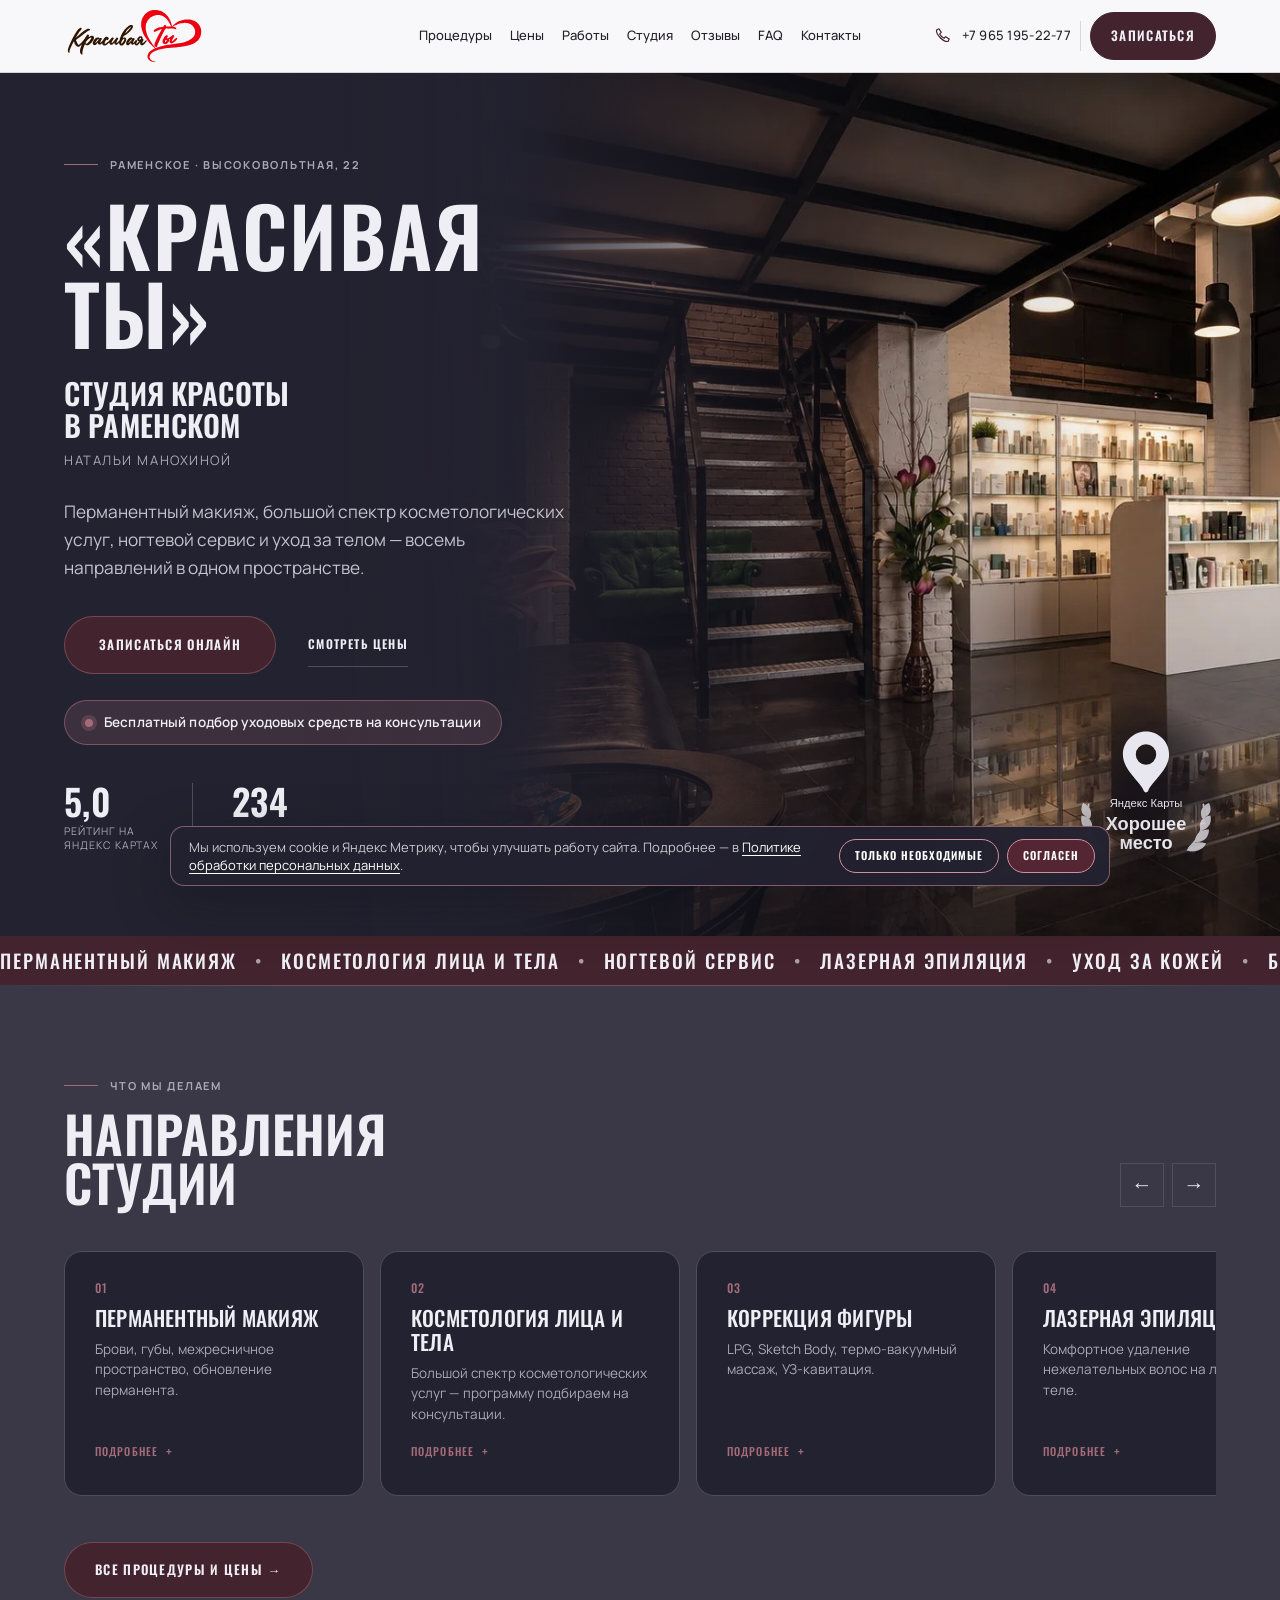
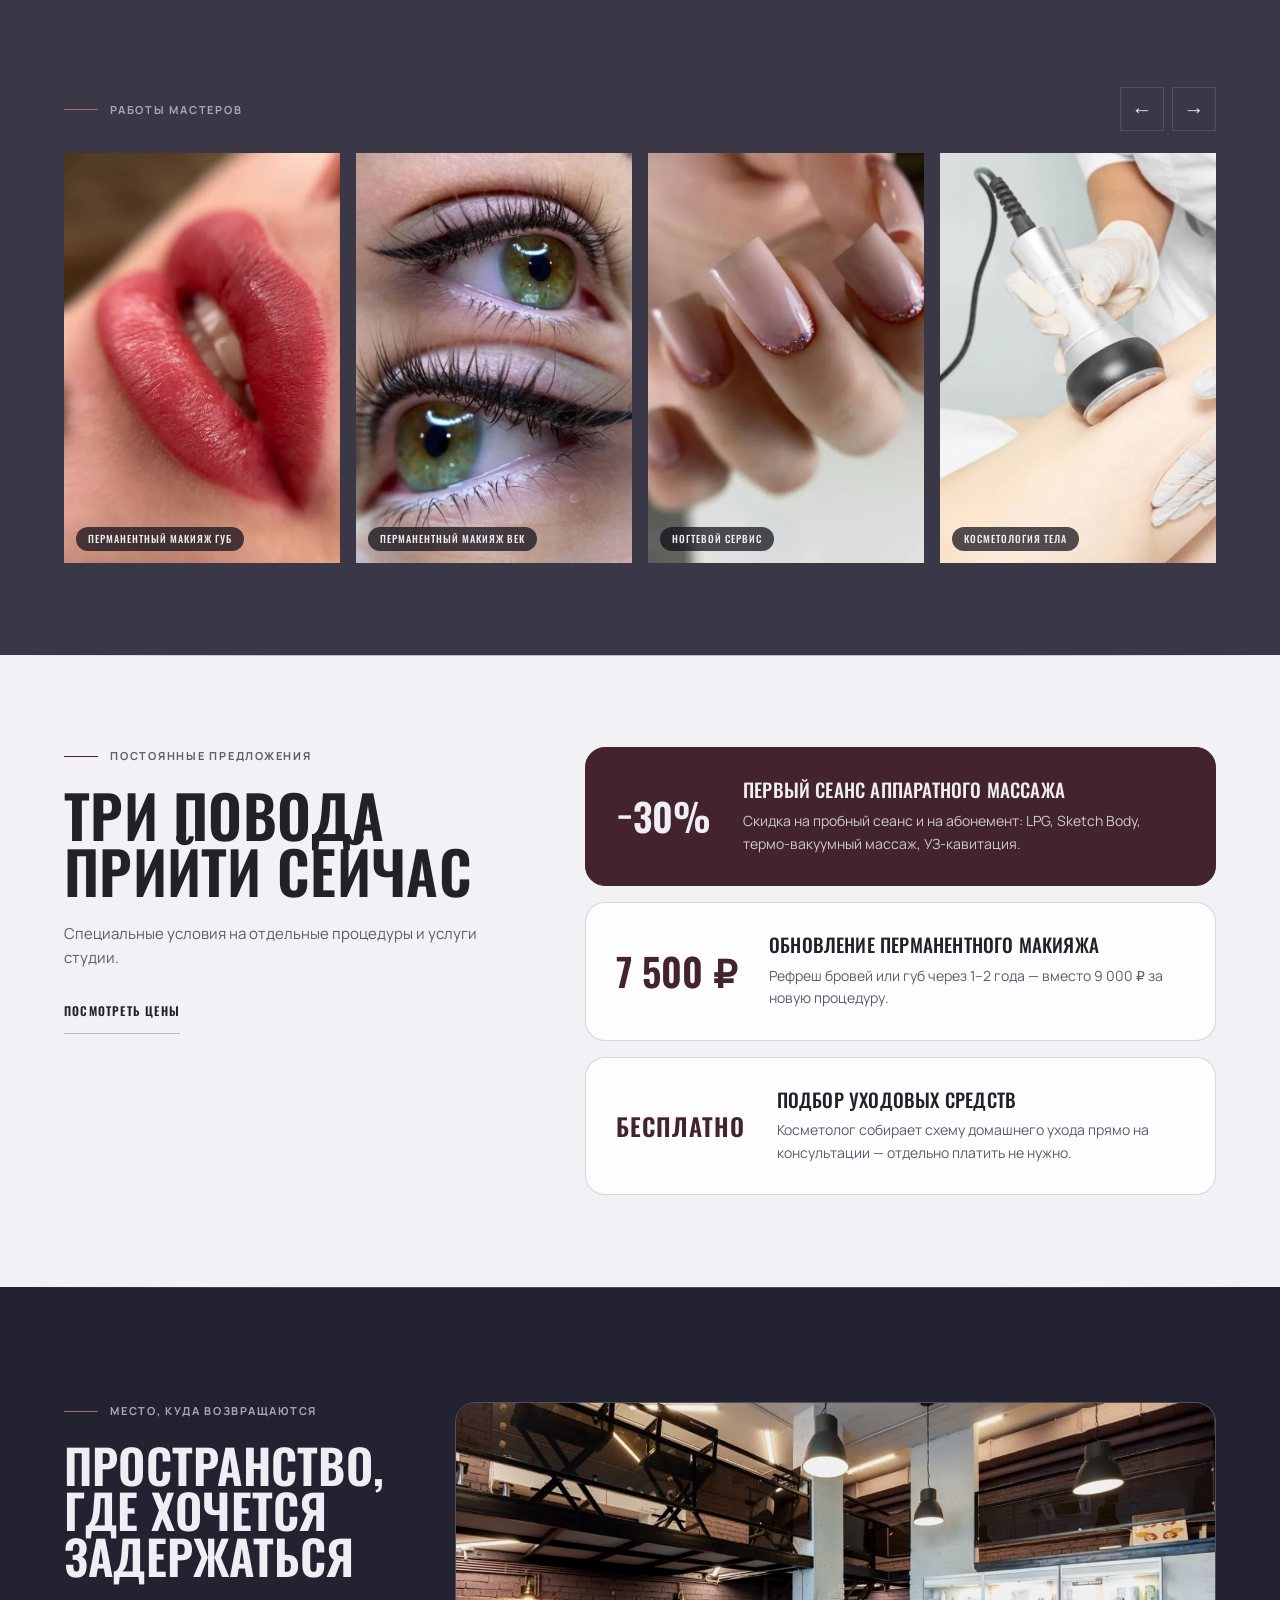
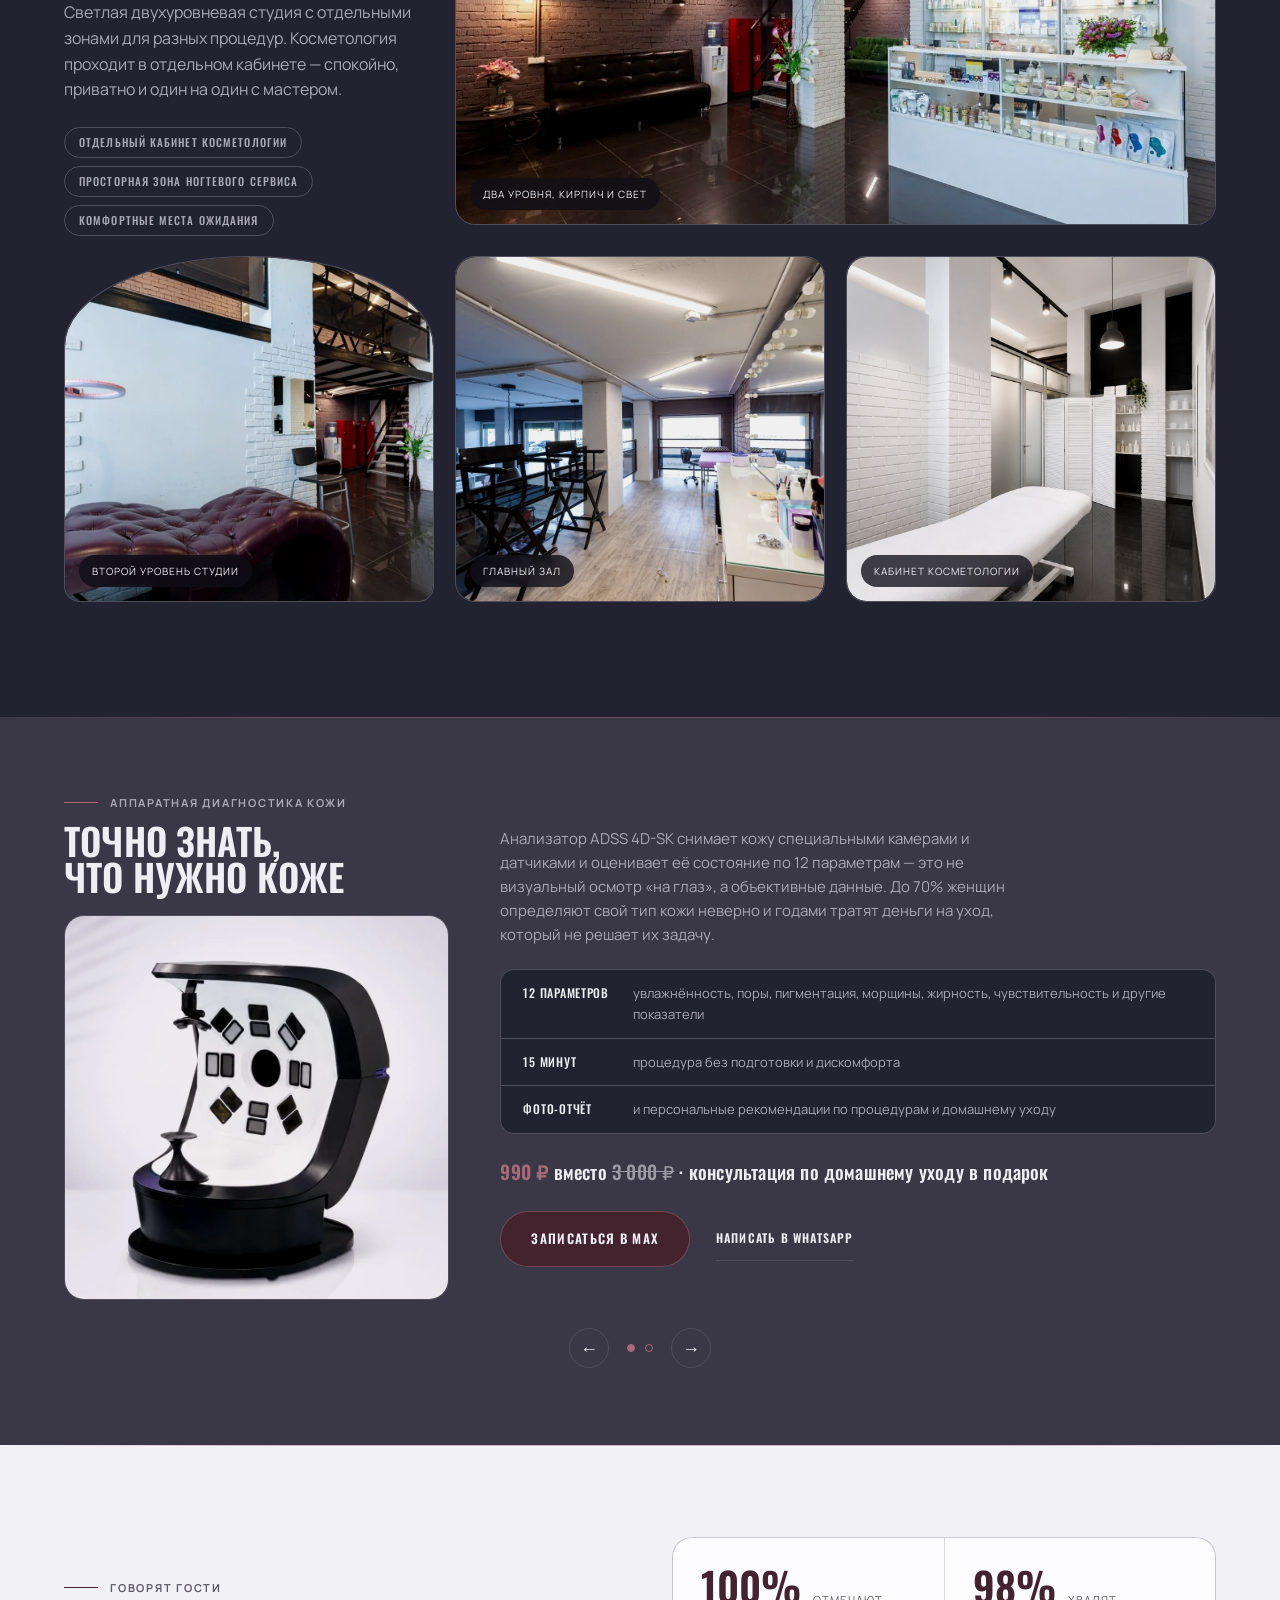
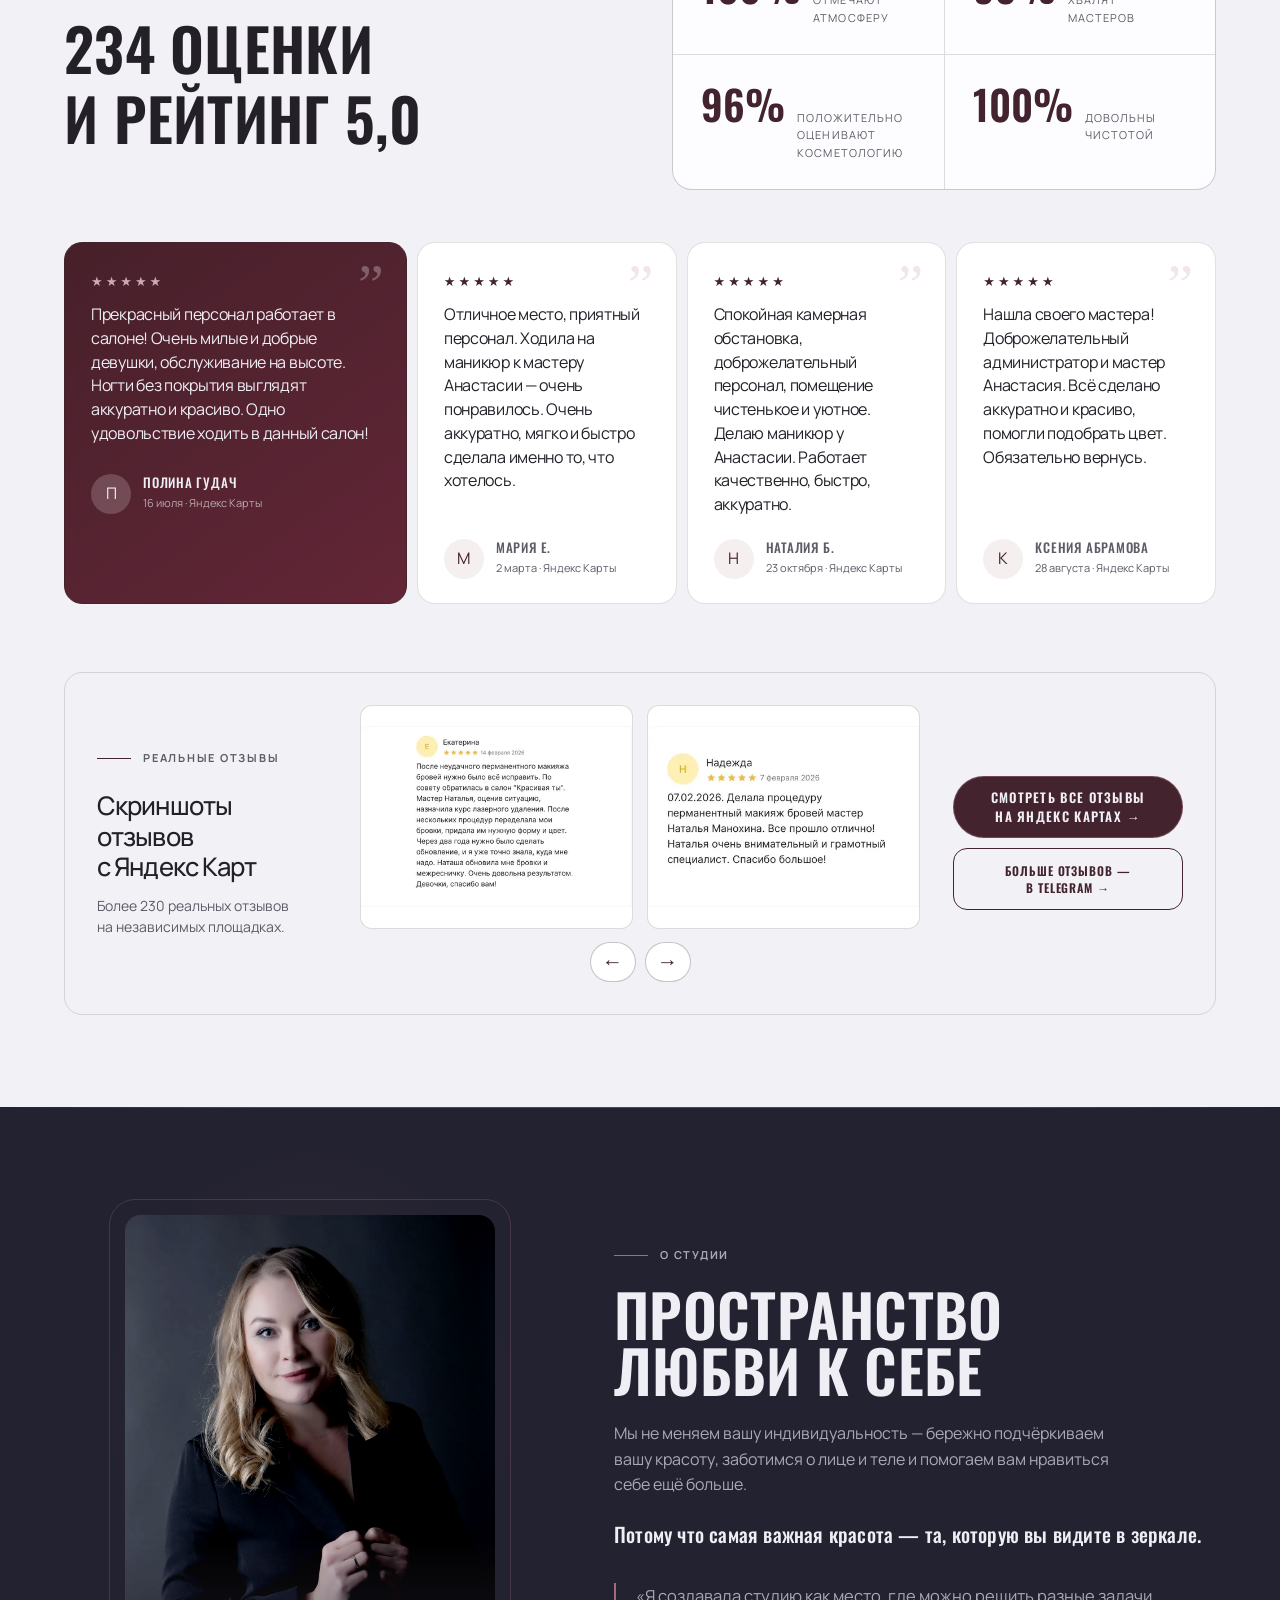
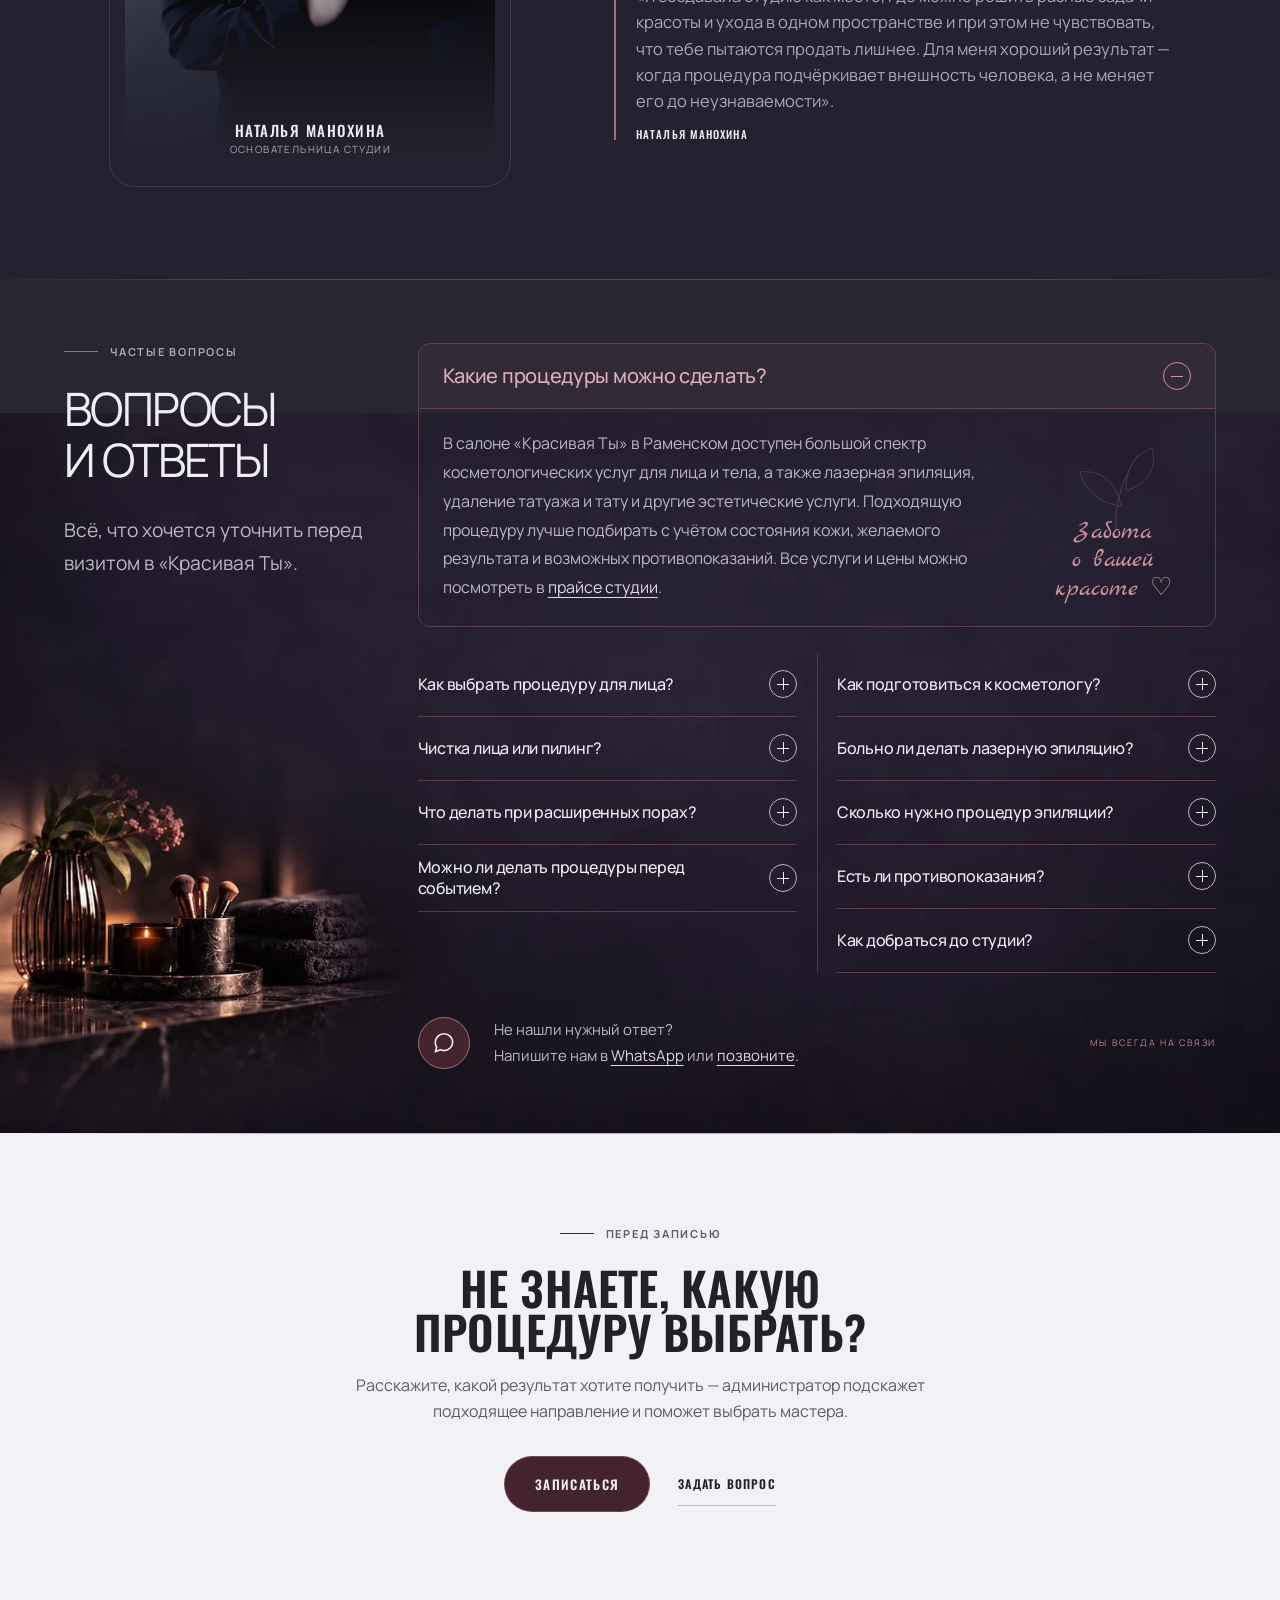
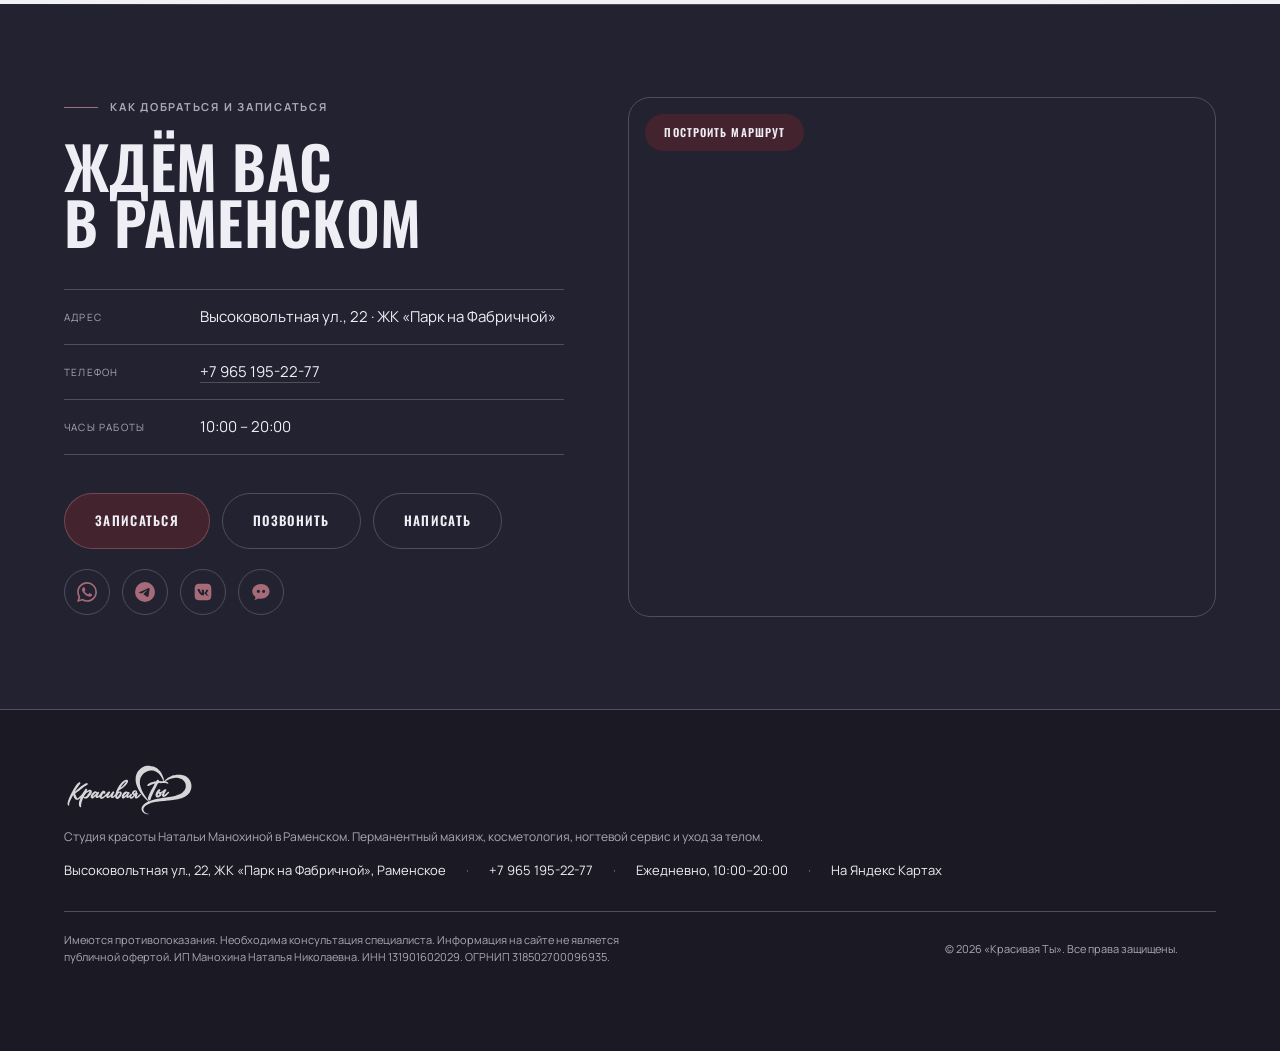
==== commit 1dc0a516: "Refine hero branding and update SEO metadata" ====
--- a/index.html
+++ b/index.html
@@ -3,7 +3,7 @@
 <head>
   <meta charset="utf-8">
   <meta name="viewport" content="width=device-width, initial-scale=1">
-  <title>Красивая Ты — студия Натальи Манохиной в Раменском</title>
+  <title>Красивая Ты — студия красоты в Раменском | Наталья Манохина</title>
   <meta name="description" content="Студия красоты в Раменском: перманентный макияж, косметология лица и тела, уход за кожей, лазерная эпиляция, маникюр.">
   <meta name="robots" content="index, follow">
   <meta name="theme-color" content="#232230">
@@ -14,14 +14,14 @@
   <meta property="og:site_name" content="Красивая Ты">
   <meta property="og:locale" content="ru_RU">
   <meta property="og:type" content="website">
-  <meta property="og:title" content="Красивая Ты — студия Натальи Манохиной в Раменском">
+  <meta property="og:title" content="Красивая Ты — студия красоты в Раменском | Наталья Манохина">
   <meta property="og:description" content="Студия красоты в Раменском: перманентный макияж, косметология лица и тела, уход за кожей, лазерная эпиляция, маникюр.">
   <meta property="og:image" content="https://xn----7sbah3ak6bjn4gvb.xn--p1ai/og-image.jpg">
   <meta property="og:image:width" content="1200">
   <meta property="og:image:height" content="630">
 
   <meta name="twitter:card" content="summary_large_image">
-  <meta name="twitter:title" content="Красивая Ты — студия Натальи Манохиной в Раменском">
+  <meta name="twitter:title" content="Красивая Ты — студия красоты в Раменском | Наталья Манохина">
   <meta name="twitter:description" content="Студия красоты в Раменском: перманентный макияж, косметология лица и тела, уход за кожей, лазерная эпиляция, маникюр.">
   <meta name="twitter:image" content="https://xn----7sbah3ak6bjn4gvb.xn--p1ai/og-image.jpg">
 
@@ -206,9 +206,13 @@
 
     <div class="hero__grid">
       <div class="hero__copy">
-        <p class="eyebrow"><span class="hero__desktop-copy">Раменское · Высоковольтная, 22</span><span class="hero__mobile-copy">Студия красоты<br>в Раменском</span></p>
-        <p class="script">Красивая Ты</p>
-        <h1 class="hero__title"><span class="hero__desktop-copy">Студия красоты<br>Натальи Манохиной</span><span class="hero__mobile-copy">Красивая Ты</span><span class="sr-only"> — студия красоты в Раменском: перманентный макияж, косметология, ногтевой сервис</span></h1>
+        <p class="eyebrow"><span class="hero__desktop-copy">Раменское · Высоковольтная, 22</span><span class="hero__mobile-copy">Высоковольтная, 22</span></p>
+        <h1 class="hero__title">
+          <span class="hero__title-kind">Студия красоты</span>
+          <span class="hero__title-brand">«Красивая Ты»</span>
+          <span class="hero__title-place">в Раменском</span>
+        </h1>
+        <p class="hero__byline">Натальи Манохиной</p>
         <p class="hero__lead">
           <span class="hero__desktop-copy">Перманентный макияж, большой спектр косметологических услуг, ногтевой сервис и уход за телом — восемь направлений в одном пространстве.</span>
           <span class="hero__mobile-copy">Перманентный макияж,<br>косметология, ногтевой сервис<br>и уход за телом.</span>
--- a/styles.css
+++ b/styles.css
@@ -185,9 +185,28 @@
 }
 
 .hero__title {
-  margin-top: 27px;
+  display: flex;
+  flex-direction: column;
+  align-items: flex-start;
+  margin-top: 0;
   font-size: clamp(22px, 2.3vw, 32px);
   line-height: 1.08;
+}
+.hero__title-brand {
+  order: -1;
+  margin-bottom: 27px;
+  font-size: clamp(44px, 6.4vw, 82px);
+  line-height: .95;
+  letter-spacing: .025em;
+}
+.hero__title-kind,
+.hero__title-place { display: block; }
+.hero__byline {
+  margin: 8px 0 0;
+  font-size: 13px;
+  letter-spacing: .12em;
+  text-transform: uppercase;
+  color: var(--on-dark-dim);
 }
 .h2 { font-size: clamp(34px, 4.6vw, 60px); }
 .h2 em, .hero__title em { font-style: normal; }
@@ -1620,7 +1639,7 @@
 
   
   .script { font-size: 36px; }
-  .hero__title { margin-top: 18px; }
+  .hero__title-brand { margin-bottom: 18px; }
   .hero__lead { max-width: 340px; line-height: 1.55; }
   .eyebrow { margin-bottom: 16px; }
   .eyebrow::before { width: 32px; }
@@ -1907,11 +1926,17 @@
   .hero .eyebrow::before { width: 42px; margin-bottom: 15px; }
   .hero__title {
     margin: 0;
-    font-size: clamp(48px, 14vw, 61px);
+    font-size: clamp(24px, 7vw, 30px);
+    line-height: 1.02;
+    letter-spacing: .01em;
+  }
+  .hero__title-brand {
+    margin-bottom: 18px;
+    font-size: clamp(42px, 12.2vw, 54px);
     line-height: .94;
-    letter-spacing: .01em;
     white-space: nowrap;
   }
+  .hero__byline { margin-top: 9px; font-size: 11px; }
   .hero__lead {
     max-width: 350px;
     margin-top: 20px;
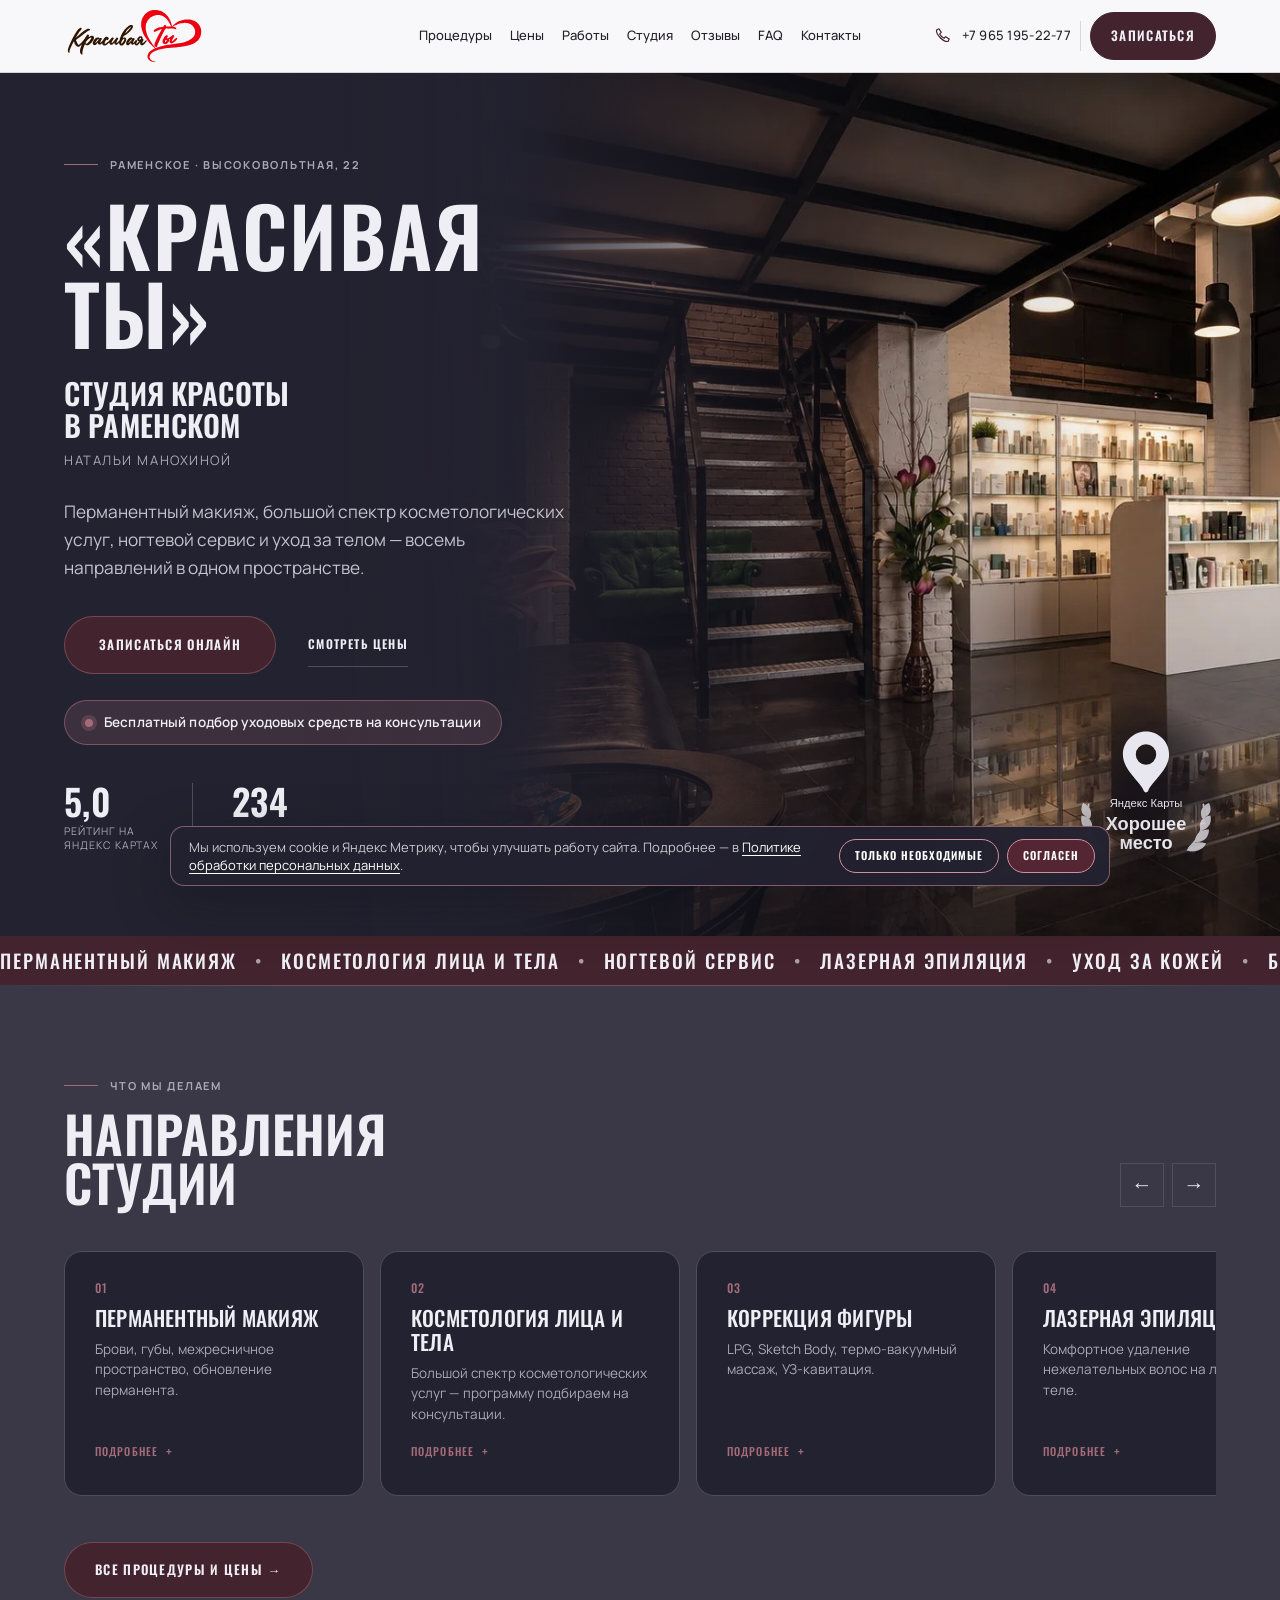
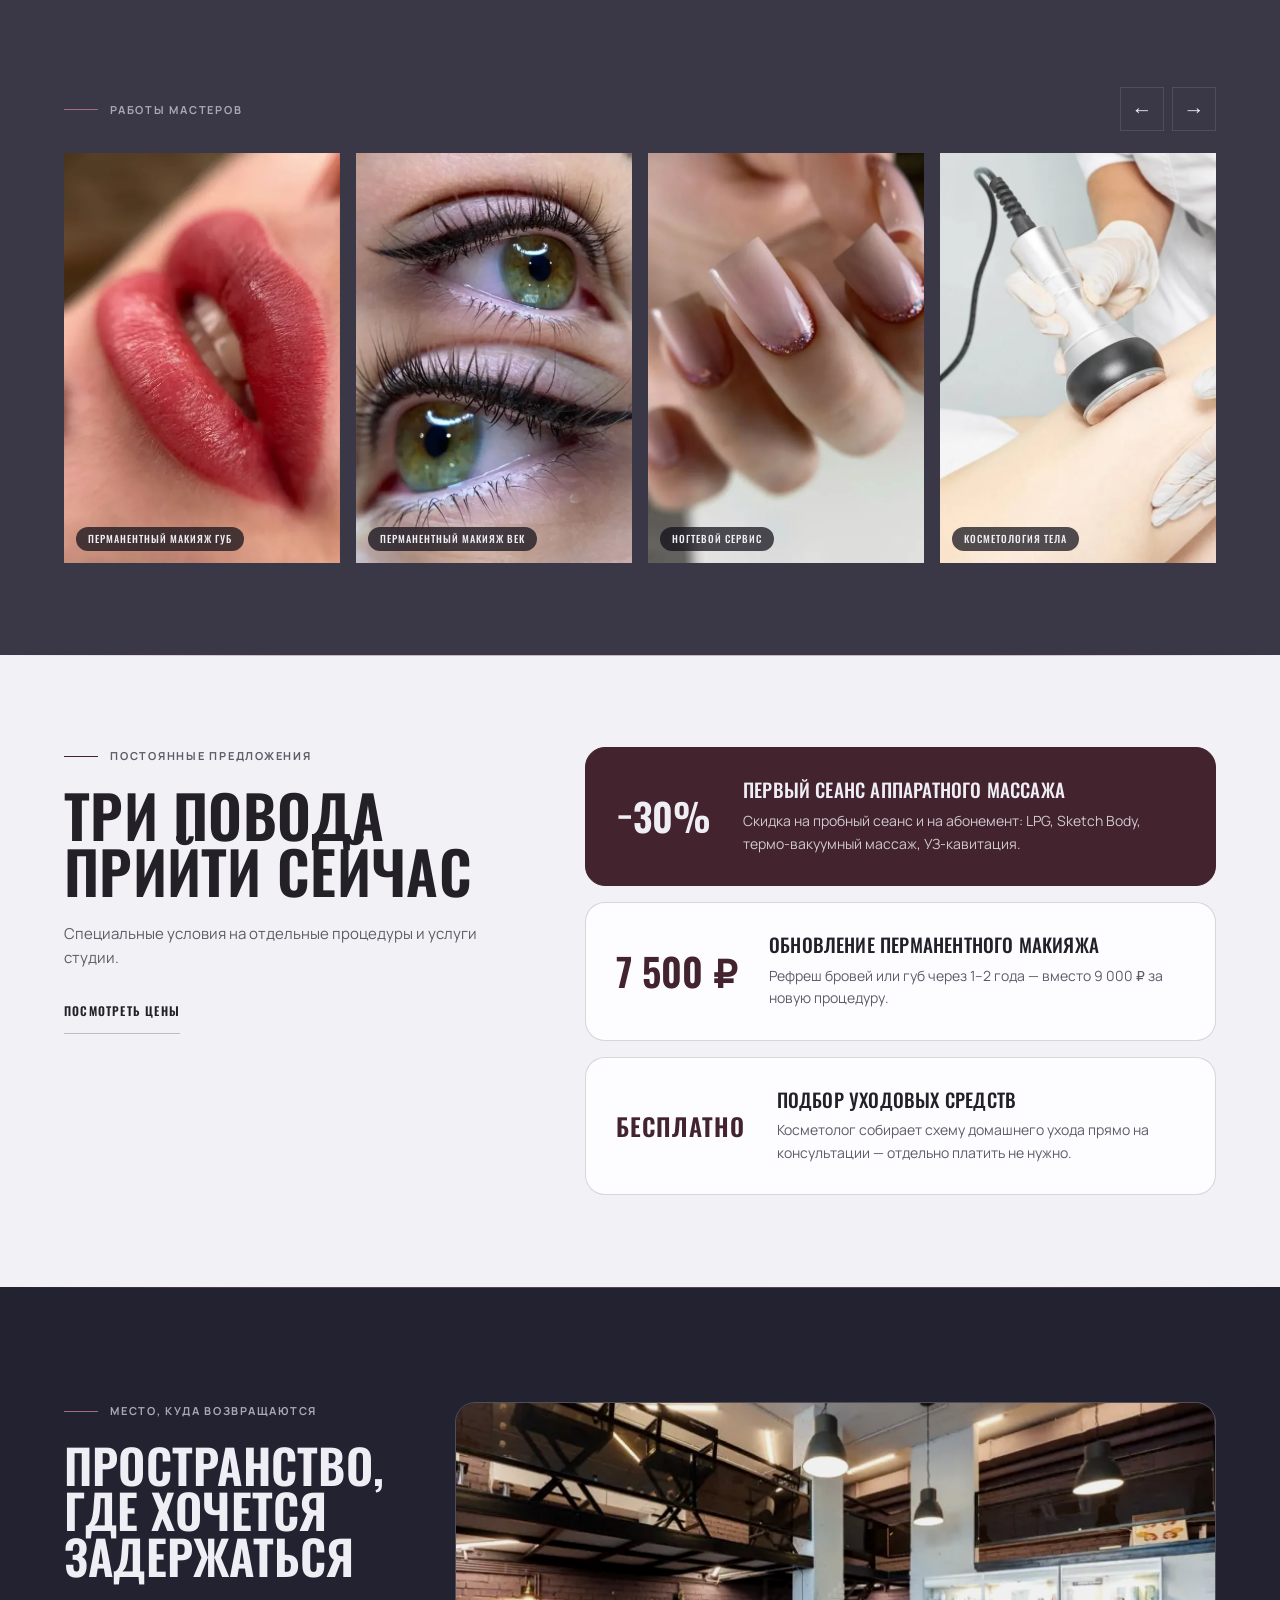
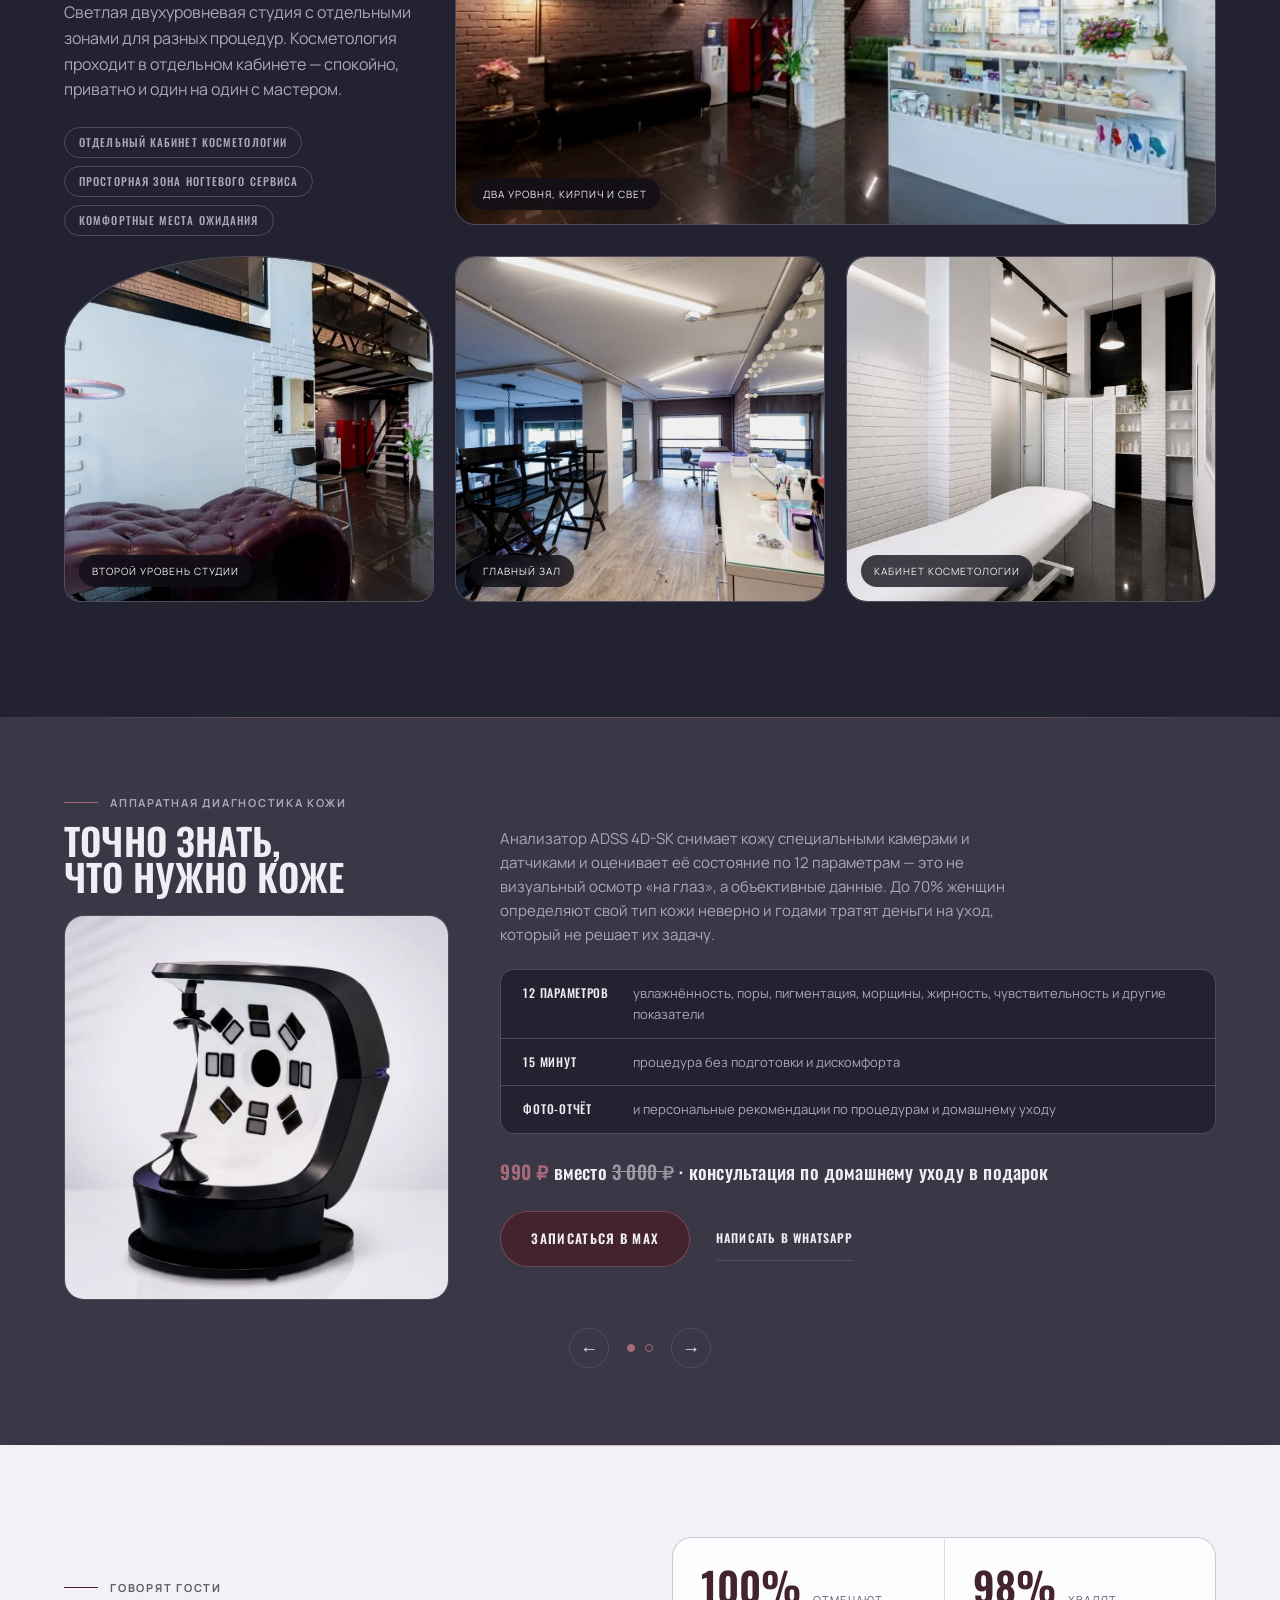
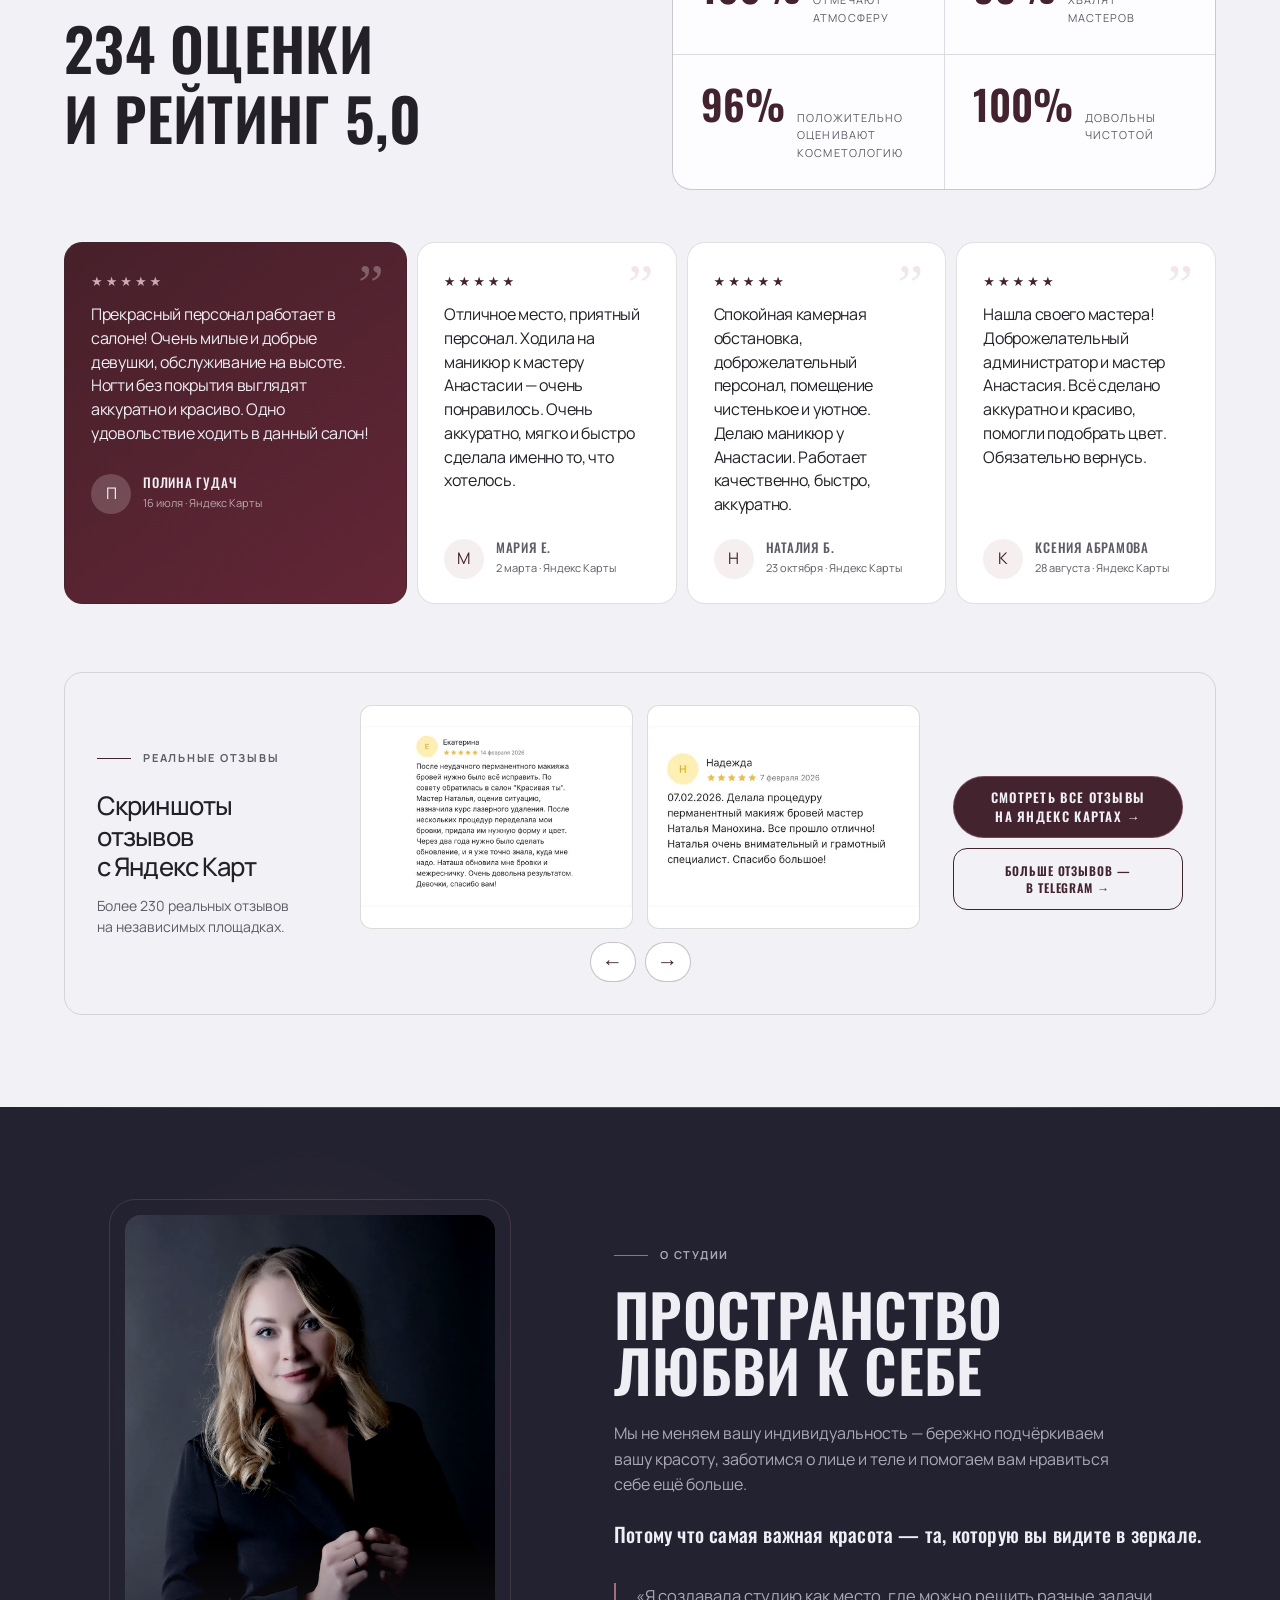
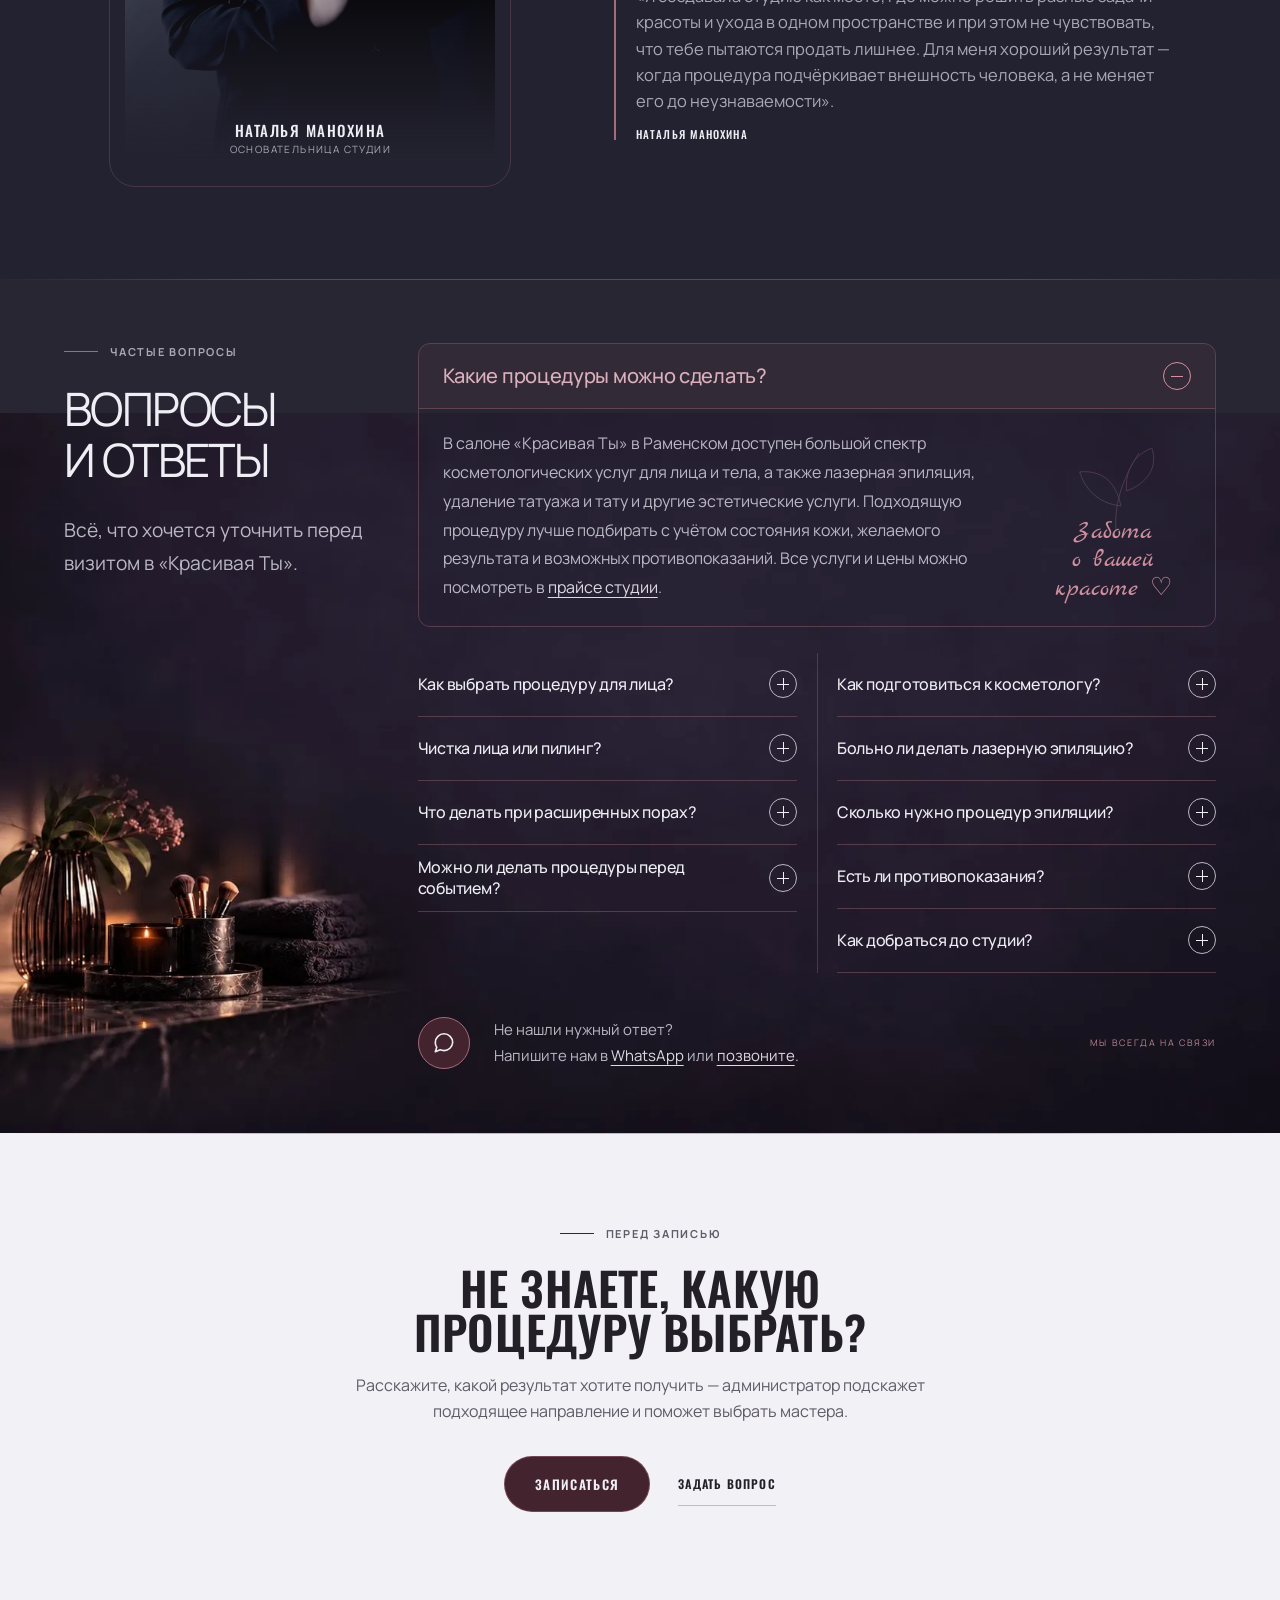
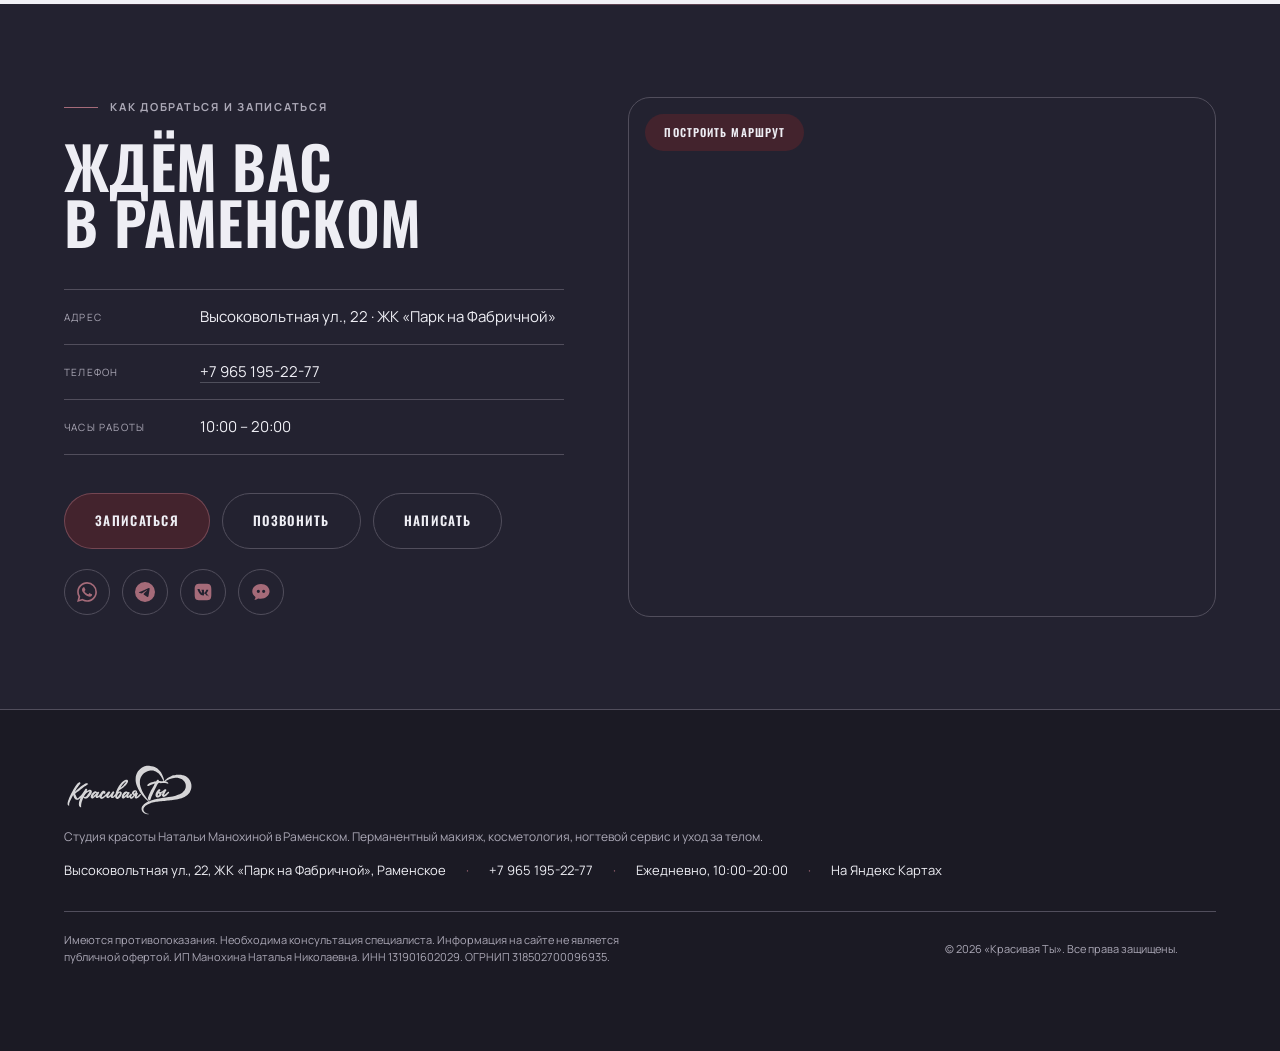
==== commit 5198c736: "Optimize preview images and animations" ====
--- a/index.html
+++ b/index.html
@@ -33,7 +33,7 @@
   <link rel="stylesheet" href="fonts.css?v=1">
   <link rel="preload" as="image" href="assets/images/hero2-optimized.webp" type="image/webp" fetchpriority="high" media="(min-width: 621px)">
   <link rel="preload" as="image" href="assets/images/hero-mobile-flower.webp" type="image/webp" fetchpriority="high" media="(max-width: 620px)">
-  <link rel="stylesheet" href="styles.css?v=31">
+  <link rel="stylesheet" href="styles.css?v=32">
   <link rel="stylesheet" href="hero-badge.css?v=10">
   <link rel="stylesheet" href="reviews-redesign.css?v=10">
   <link rel="stylesheet" href="cookie-consent.css?v=2">
@@ -136,7 +136,7 @@
     }
   }
   </script>
-  <script src="reveal.js?v=3" defer></script>
+  <script src="reveal.js?v=4" defer></script>
 </head>
 <body>
 
@@ -390,8 +390,8 @@
         </div>
       </div>
       <div class="portfolio__track" tabindex="0" aria-label="Галерея работ мастеров">
-        <figure class="portfolio__slide"><img src="assets/images/17.webp" alt="Перманентный макияж губ, плотный винный оттенок" loading="lazy" width="563" height="1000"><figcaption>Перманентный макияж губ</figcaption></figure>
-        <figure class="portfolio__slide"><img src="assets/images/20.webp" alt="Перманентный макияж век со стрелкой" loading="lazy" width="1000" height="1000"><figcaption>Перманентный макияж век</figcaption></figure>
+        <figure class="portfolio__slide"><img src="assets/images/17-preview.webp" data-full="assets/images/17.webp" alt="Перманентный макияж губ, плотный винный оттенок" loading="lazy" width="563" height="1000"><figcaption>Перманентный макияж губ</figcaption></figure>
+        <figure class="portfolio__slide"><img src="assets/images/20-preview.webp" data-full="assets/images/20.webp" alt="Перманентный макияж век со стрелкой" loading="lazy" width="1000" height="1000"><figcaption>Перманентный макияж век</figcaption></figure>
         <figure class="portfolio__slide"><img src="assets/images/25.webp" alt="Маникюр: нюдовое покрытие с бликами" loading="lazy" width="563" height="1000"><figcaption>Ногтевой сервис</figcaption></figure>
         <figure class="portfolio__slide"><img src="assets/images/14.webp" alt="Косметологическая процедура на теле" loading="lazy" width="563" height="1000"><figcaption>Косметология тела</figcaption></figure>
         <figure class="portfolio__slide"><img src="assets/images/11.webp" alt="Перманентный макияж: межресничка" loading="lazy" width="1000" height="784"><figcaption>Перманентный макияж: межресничка</figcaption></figure>
@@ -468,14 +468,14 @@
       <div class="space__gallery" tabindex="0" aria-label="Фотографии студии">
       <figure class="shot shot--main">
         <button class="studio-photo" type="button" data-full="assets/images/4.webp" aria-label="Открыть фото главного зала">
-          <img src="assets/images/4.webp" alt="Главный зал студии с витриной профессиональной косметики" loading="lazy" width="1280" height="853">
+          <img src="assets/images/4-preview.webp" alt="Главный зал студии с витриной профессиональной косметики" loading="lazy" width="768" height="512">
         </button>
         <figcaption>Два уровня, кирпич и свет</figcaption>
       </figure>
 
       <figure class="shot shot--tall">
         <button class="studio-photo" type="button" data-full="assets/images/3.webp" aria-label="Открыть фото второго уровня">
-          <img src="assets/images/3.webp" alt="Светлая зона мастеров на втором уровне студии «Красивая Ты», Раменское" loading="lazy" width="1280" height="854">
+          <img src="assets/images/3-preview.webp" alt="Светлая зона мастеров на втором уровне студии «Красивая Ты», Раменское" loading="lazy" width="768" height="512">
         </button>
         <figcaption>Второй уровень студии</figcaption>
       </figure>
@@ -578,9 +578,9 @@
 
       <div class="diag__nav">
         <button class="diag__arrow diag__arrow--prev" type="button" aria-label="Предыдущий слайд">←</button>
-        <div class="diag__dots" role="tablist">
-          <button class="diag__dot is-active" type="button" aria-label="Диагностика кожи"></button>
-          <button class="diag__dot" type="button" aria-label="Статья об ошибках в уходе"></button>
+        <div class="diag__dots" role="tablist" aria-label="Слайды раздела">
+          <button class="diag__dot is-active" type="button" role="tab" aria-selected="true" aria-label="Диагностика кожи"></button>
+          <button class="diag__dot" type="button" role="tab" aria-selected="false" aria-label="Статья об ошибках в уходе"></button>
         </div>
         <button class="diag__arrow diag__arrow--next" type="button" aria-label="Следующий слайд">→</button>
       </div>
@@ -993,7 +993,11 @@
     dots.forEach((dot, i) => dot.addEventListener('click', () => go(i)));
     track.addEventListener('scroll', () => {
       const i = at();
-      dots.forEach((dot, j) => dot.classList.toggle('is-active', j === i));
+      dots.forEach((dot, j) => {
+        const active = j === i;
+        dot.classList.toggle('is-active', active);
+        dot.setAttribute('aria-selected', String(active));
+      });
     }, { passive: true });
   })();
 
--- a/styles.css
+++ b/styles.css
@@ -42,6 +42,9 @@
   font: 400 16px/1.6 Manrope, system-ui, sans-serif;
   -webkit-font-smoothing: antialiased;
 }
+
+/* блоки с анимацией появления сдвинуты вбок до показа — без этого страница скроллится по горизонтали */
+main { overflow-x: hidden; overflow-x: clip; }
 
 img { display: block; max-width: 100%; }
 a { color: inherit; text-decoration: none; }
@@ -1397,7 +1400,7 @@
   }
   .rv.h2,
   .rv.hero__title,
-  .rv.script            { transform: translate3d(0, 38px, 0); filter: blur(14px); }
+  .rv.script            { transform: translate3d(0, 38px, 0); }
   .rv.rv--rise,
   .rv.proc__card,
   .rv.shot,
@@ -1405,9 +1408,9 @@
   .rv.map,
   .rv.diag__figure      { transform: translate3d(0, 46px, 0) scale(.93); }
   .rv.founder__figure   { transform: translate3d(0, 48px, 0) scale(.94); }
-  .rv.rv--left          { transform: translate3d(-64px, 0, 0); filter: blur(4px); }
-  .rv.rv--right         { transform: translate3d(64px, 0, 0); filter: blur(4px); }
-  .rv.rv--soft          { transform: translate3d(0, 24px, 0); filter: blur(9px); }
+  .rv.rv--left          { transform: translate3d(-64px, 0, 0); }
+  .rv.rv--right         { transform: translate3d(64px, 0, 0); }
+  .rv.rv--soft          { transform: translate3d(0, 24px, 0); }
   .rv.portfolio__slide,
   .rv.revs__item,
   .rv.ticker            { transform: scale(.94); }
@@ -1512,7 +1515,7 @@
   .quote:nth-child(4) { grid-column: 1 / -1; }
   .portfolio__slide { flex-basis: calc((100% - 32px) / 3); }
 
-  .diag__figure { aspect-ratio: 3 / 4; margin-top: 18px; }
+  .diag__figure { aspect-ratio: 3 / 4; max-height: max(70vh, 320px); margin-top: 18px; }
   .diag__figure--wide { aspect-ratio: 4 / 3; }
   .diag__grid { gap: clamp(20px, 4vw, 30px); }
 }
@@ -1720,7 +1723,9 @@
     width: 19px; height: 1px; background: currentColor;
     transform: translateY(-50%);
   }
-  .proc__more::after {
+  .proc__more::after,
+  details.proc__card .proc__more::after,
+  details.proc__card[open] .proc__more::after {
     content: ""; position: absolute; right: 12px; top: 50%;
     width: 7px; height: 7px;
     border-top: 1px solid currentColor; border-right: 1px solid currentColor;
@@ -1932,7 +1937,7 @@
   }
   .hero__title-brand {
     margin-bottom: 18px;
-    font-size: clamp(42px, 12.2vw, 54px);
+    font-size: clamp(36px, 11.6vw, 54px);
     line-height: .94;
     white-space: nowrap;
   }
@@ -2048,3 +2053,15 @@
   .nav-toggle span { width: 26px; height: 2px; }
 }
 
+
+/* узкие телефоны (320–360): название направления не должно заходить под кнопку-стрелку */
+@media (max-width: 360px) {
+  .proc__card { padding: 14px 13px; }
+  a.proc__card,
+  .proc__summary {
+    grid-template-columns: 50px minmax(0, 1fr) 46px;
+    column-gap: 11px;
+  }
+  .proc__num { padding-right: 10px; font-size: 30px; }
+  .proc__name { font-size: 16.5px; }
+}
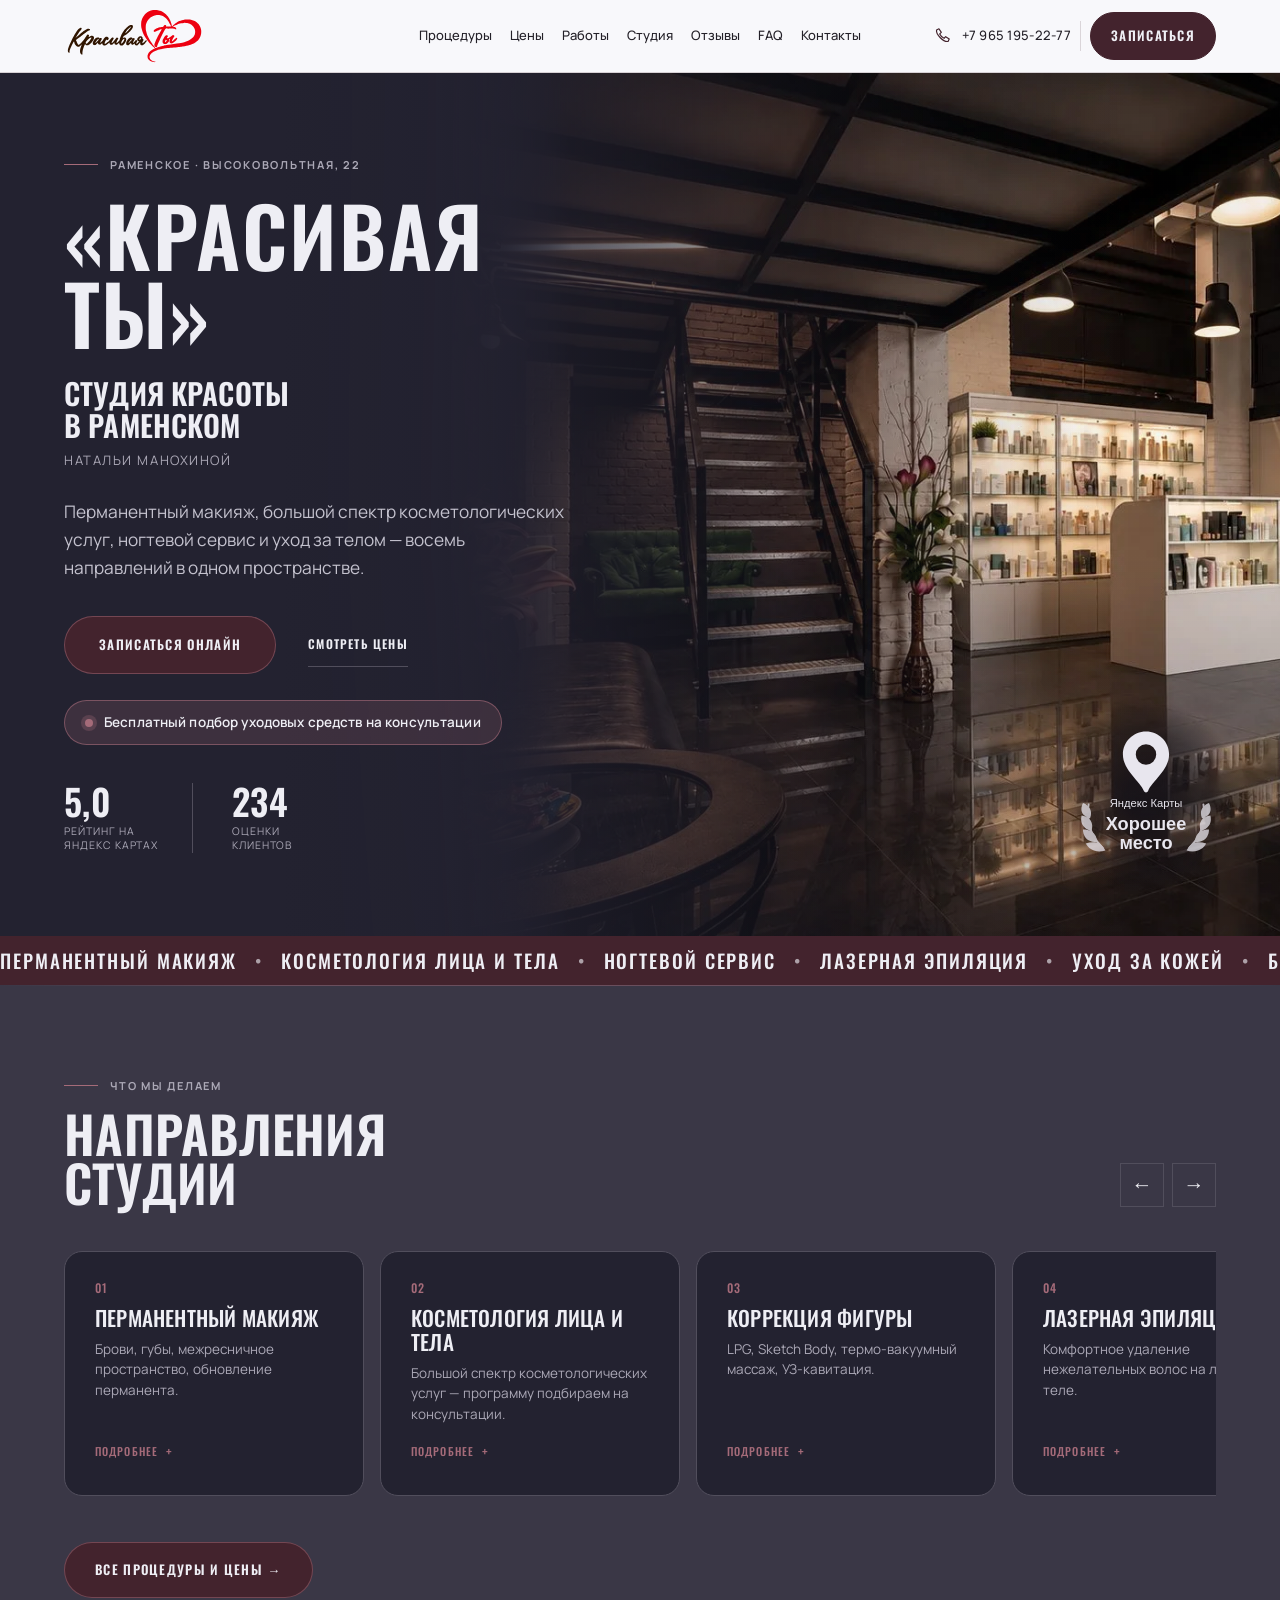
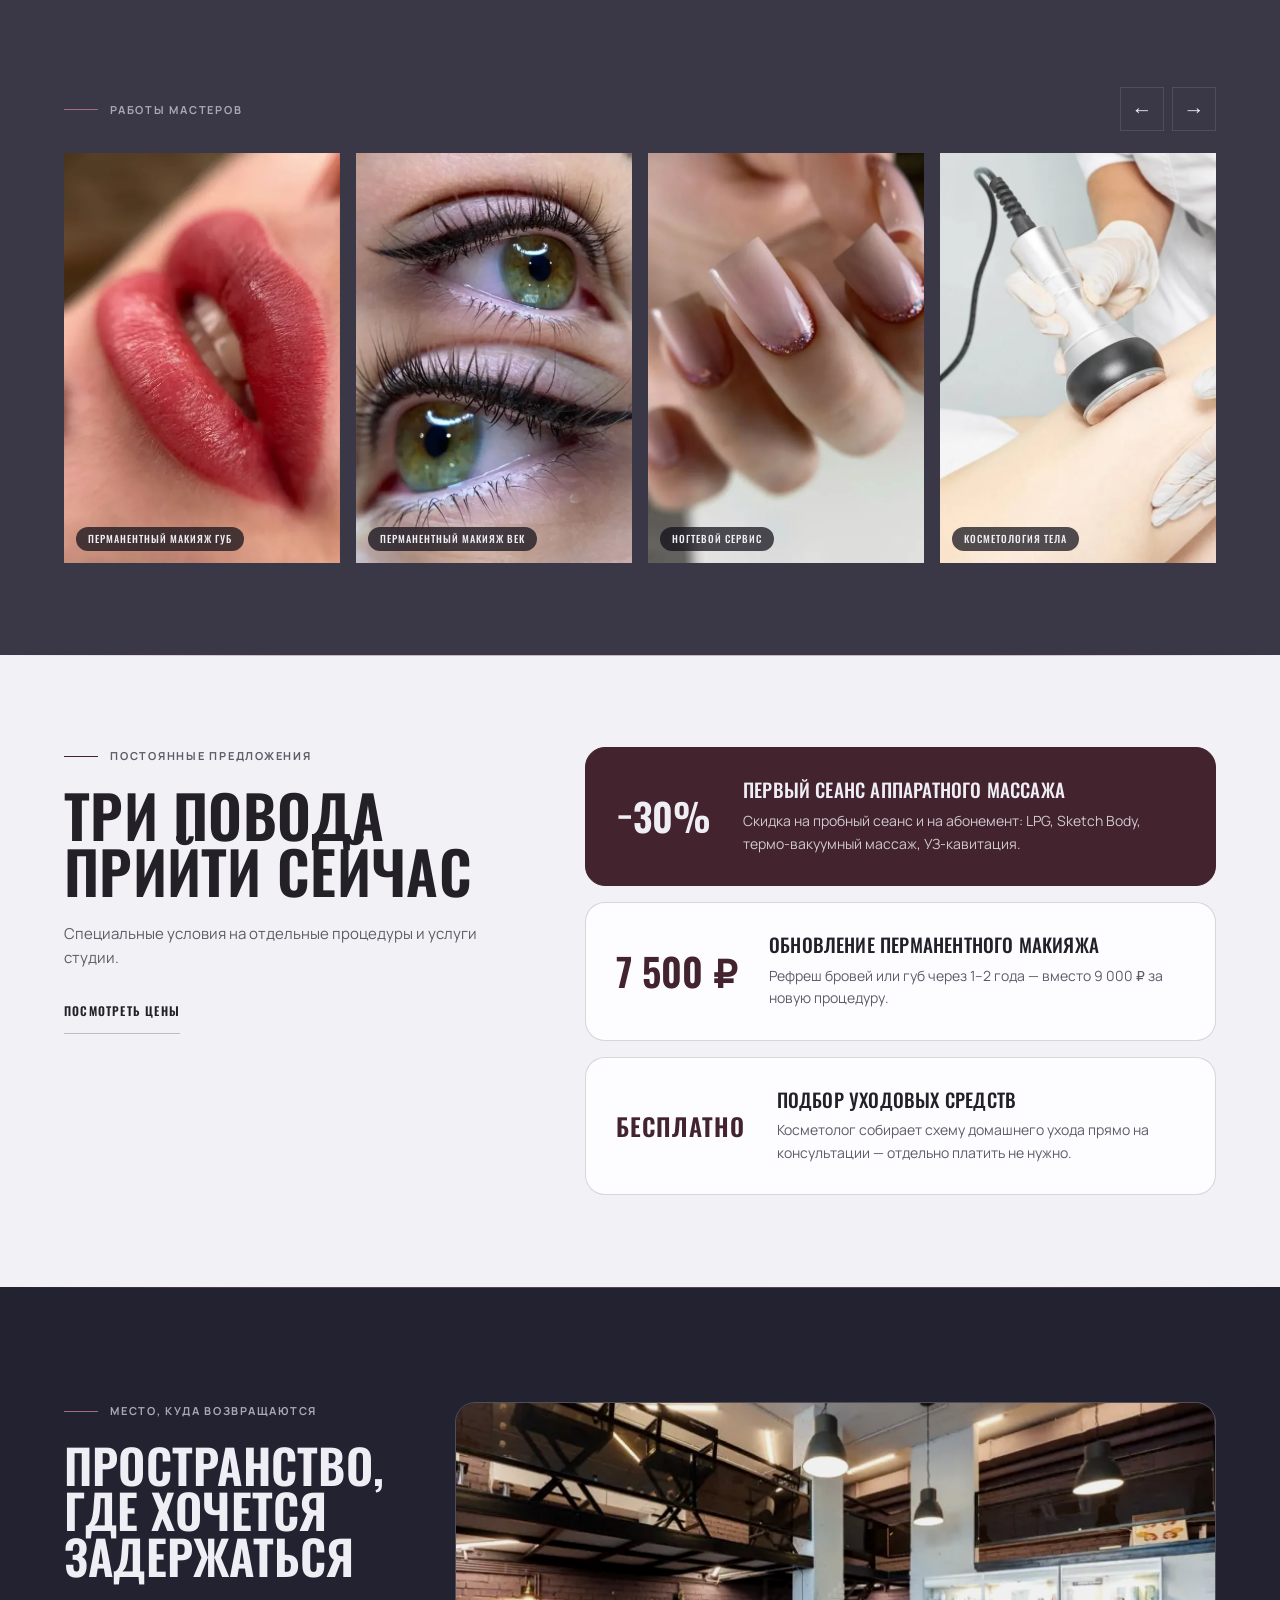
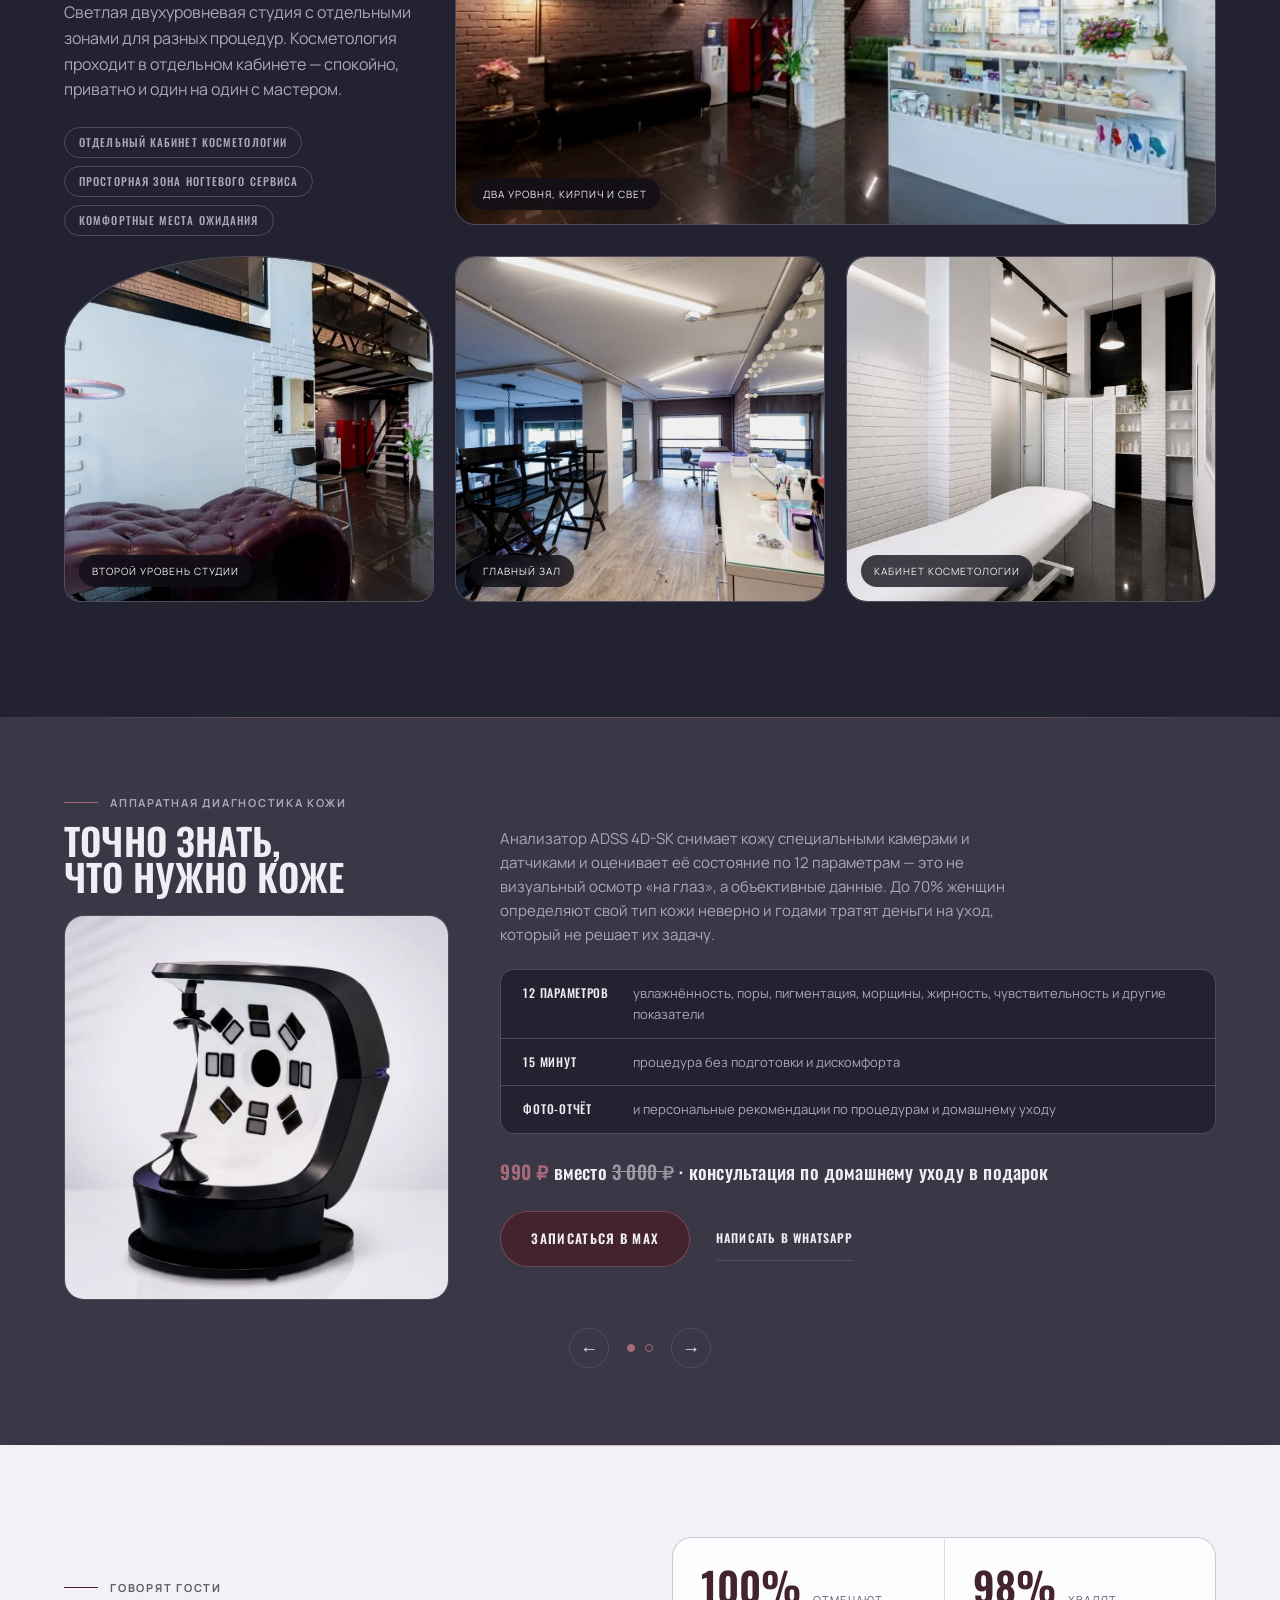
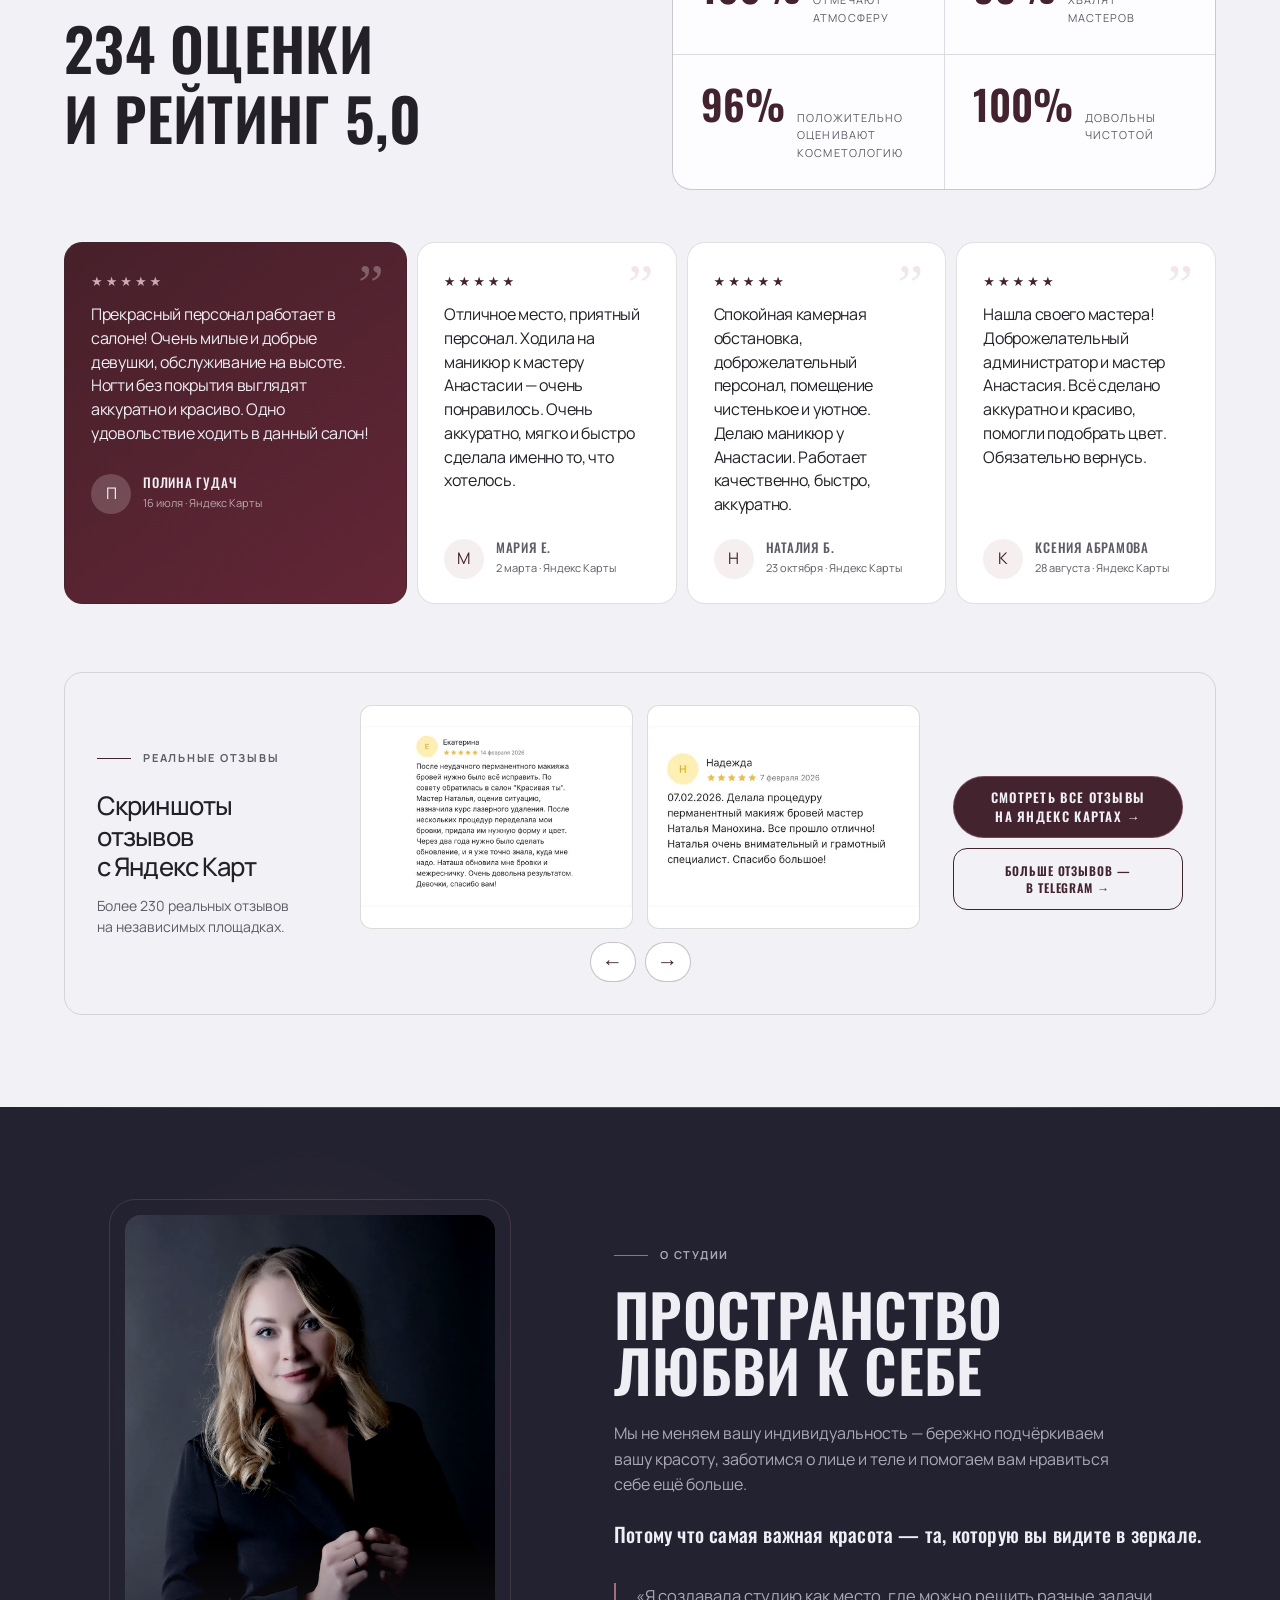
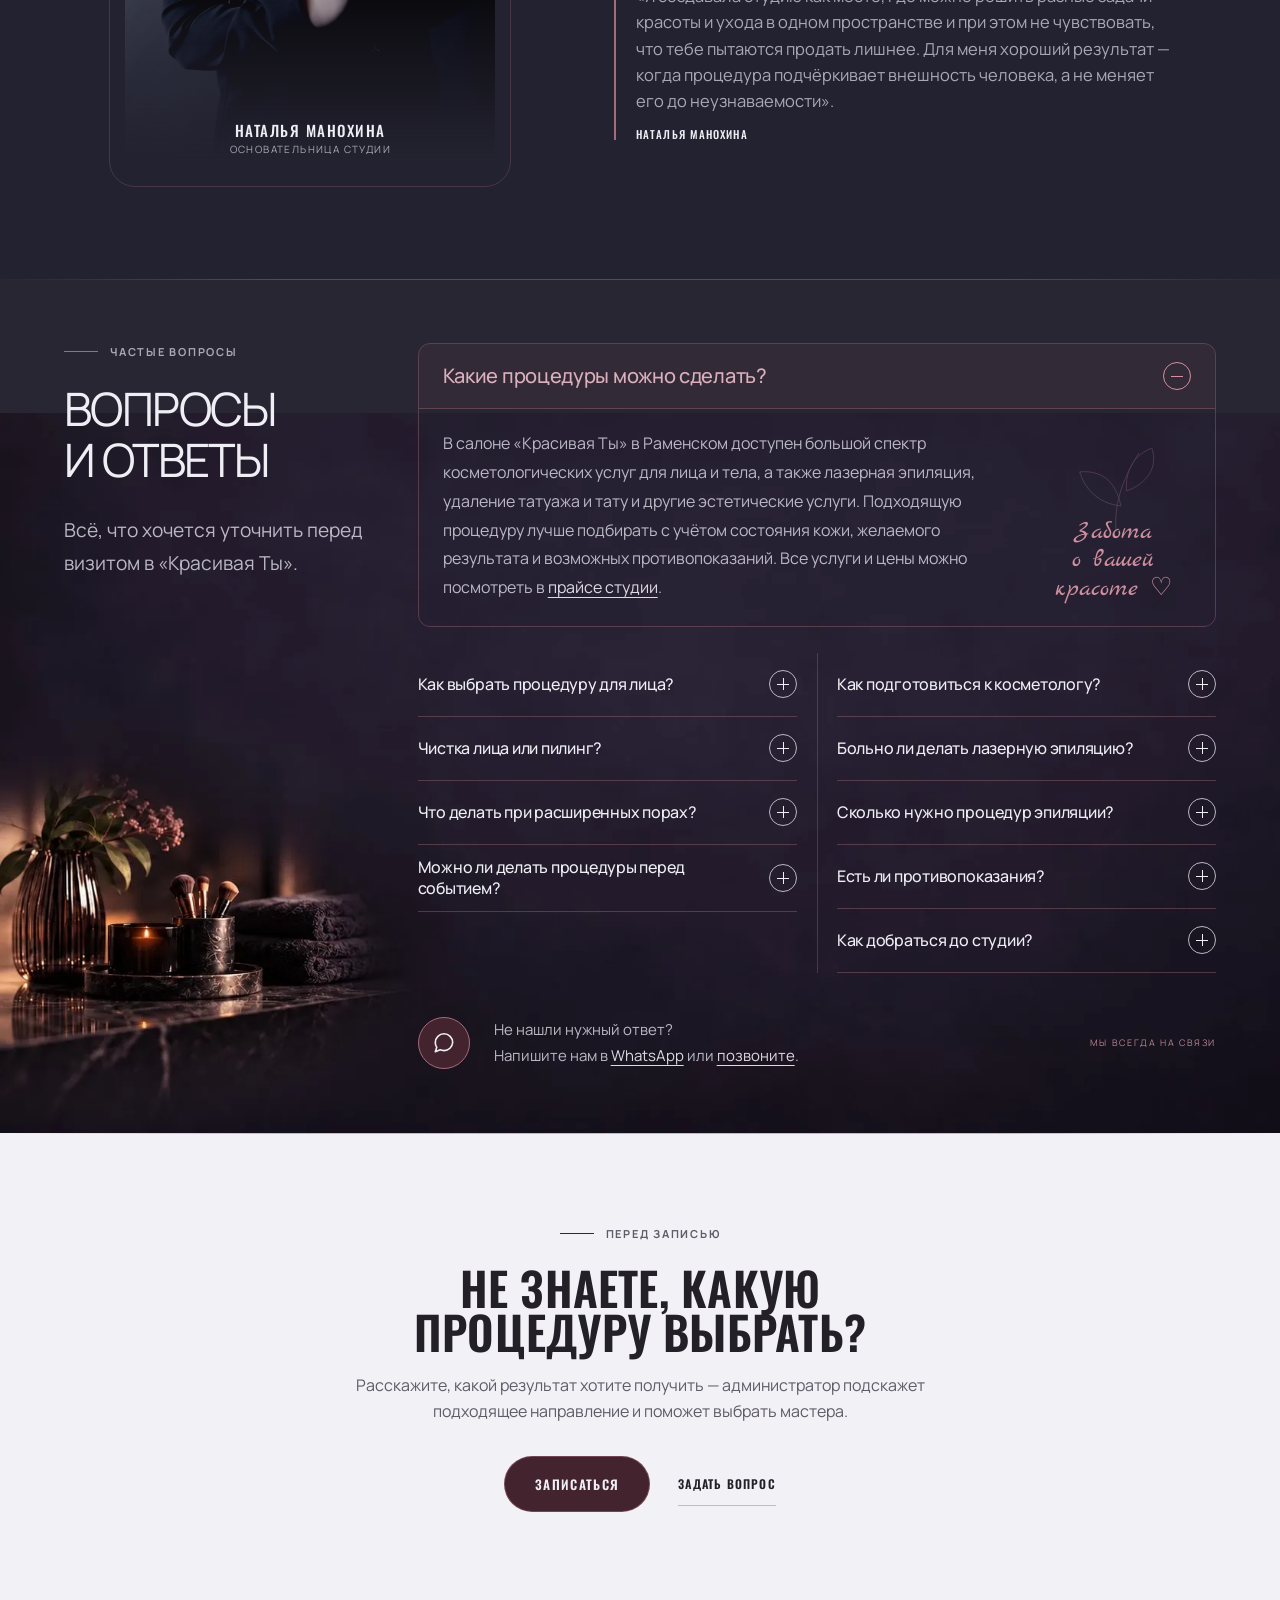
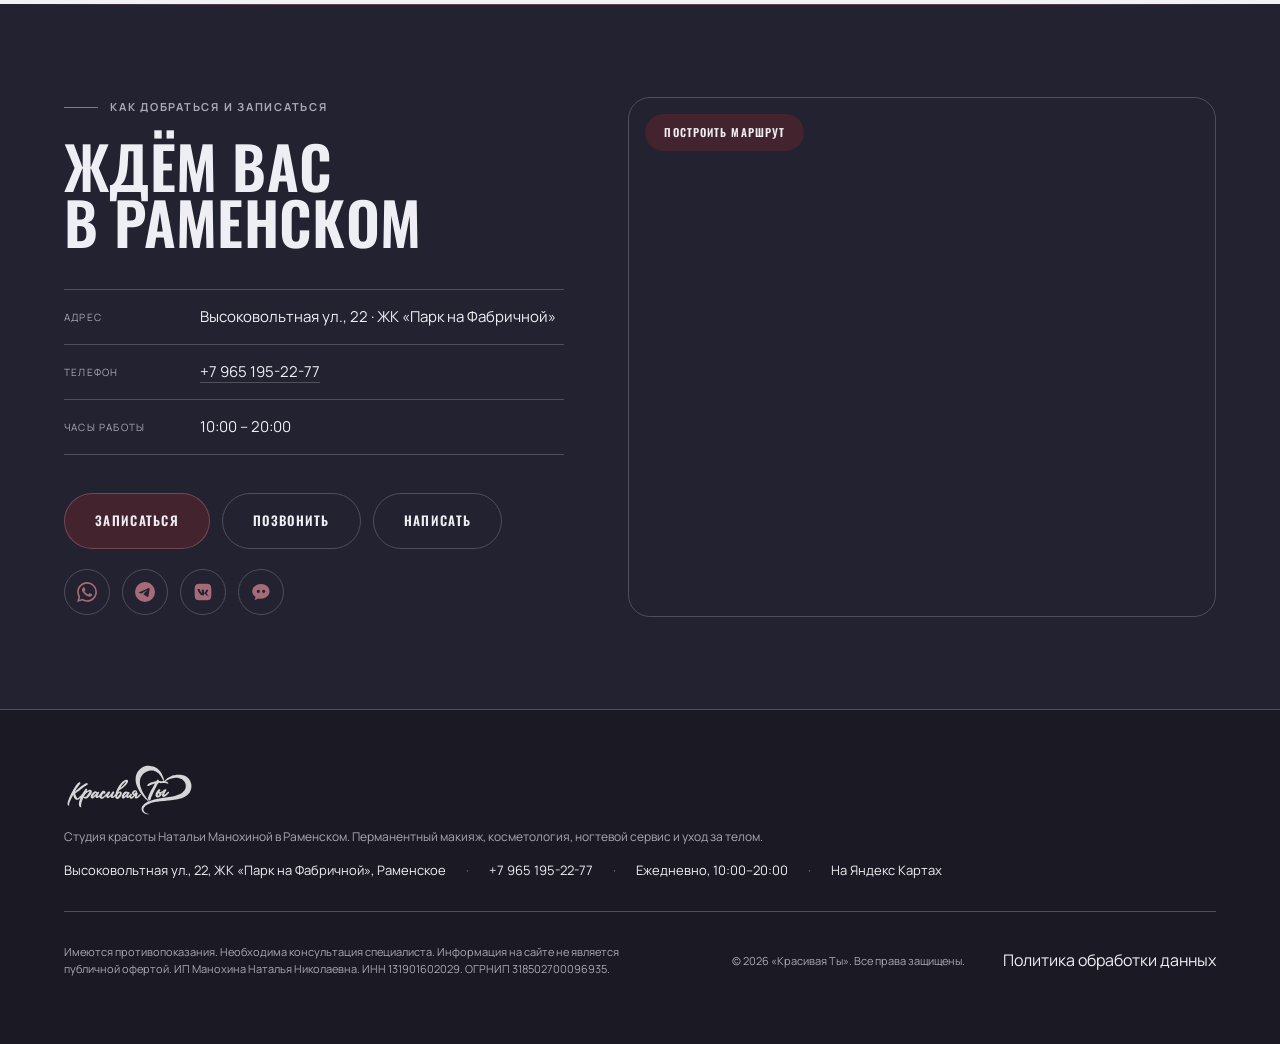
==== commit 445f8020: "Remove unused cookie consent and Metrika messaging" ====
--- a/index.html
+++ b/index.html
@@ -7,7 +7,6 @@
   <meta name="description" content="Студия красоты в Раменском: перманентный макияж, косметология лица и тела, уход за кожей, лазерная эпиляция, маникюр.">
   <meta name="robots" content="index, follow">
   <meta name="theme-color" content="#232230">
-  <meta name="yandex-metrika-id" content="">
   <link rel="canonical" href="https://xn----7sbah3ak6bjn4gvb.xn--p1ai/">
 
   <meta property="og:url" content="https://xn----7sbah3ak6bjn4gvb.xn--p1ai/">
@@ -36,7 +35,6 @@
   <link rel="stylesheet" href="styles.css?v=32">
   <link rel="stylesheet" href="hero-badge.css?v=10">
   <link rel="stylesheet" href="reviews-redesign.css?v=10">
-  <link rel="stylesheet" href="cookie-consent.css?v=2">
 
   <script type="application/ld+json">
   {
@@ -861,7 +859,7 @@
       ИП&nbsp;Манохина Наталья Николаевна. ИНН&nbsp;131901602029. ОГРНИП&nbsp;318502700096935.
     </p>
     <p class="foot__copy">© 2026 «Красивая&nbsp;Ты». Все права защищены.</p>
-    <p class="foot__legal"><a href="policy.html">Политика обработки данных</a><button class="cookie-settings" type="button" data-cookie-settings>Настройки cookies</button></p>
+    <p class="foot__legal"><a href="policy.html">Политика обработки данных</a></p>
     <a class="foot__up" href="#top" aria-label="Наверх">↑</a>
   </div>
 </footer>
@@ -1165,6 +1163,5 @@
   })();
 </script>
 <script src="hero-badge.js?v=5"></script>
-<script src="cookie-consent.js?v=4"></script>
 </body>
 </html>
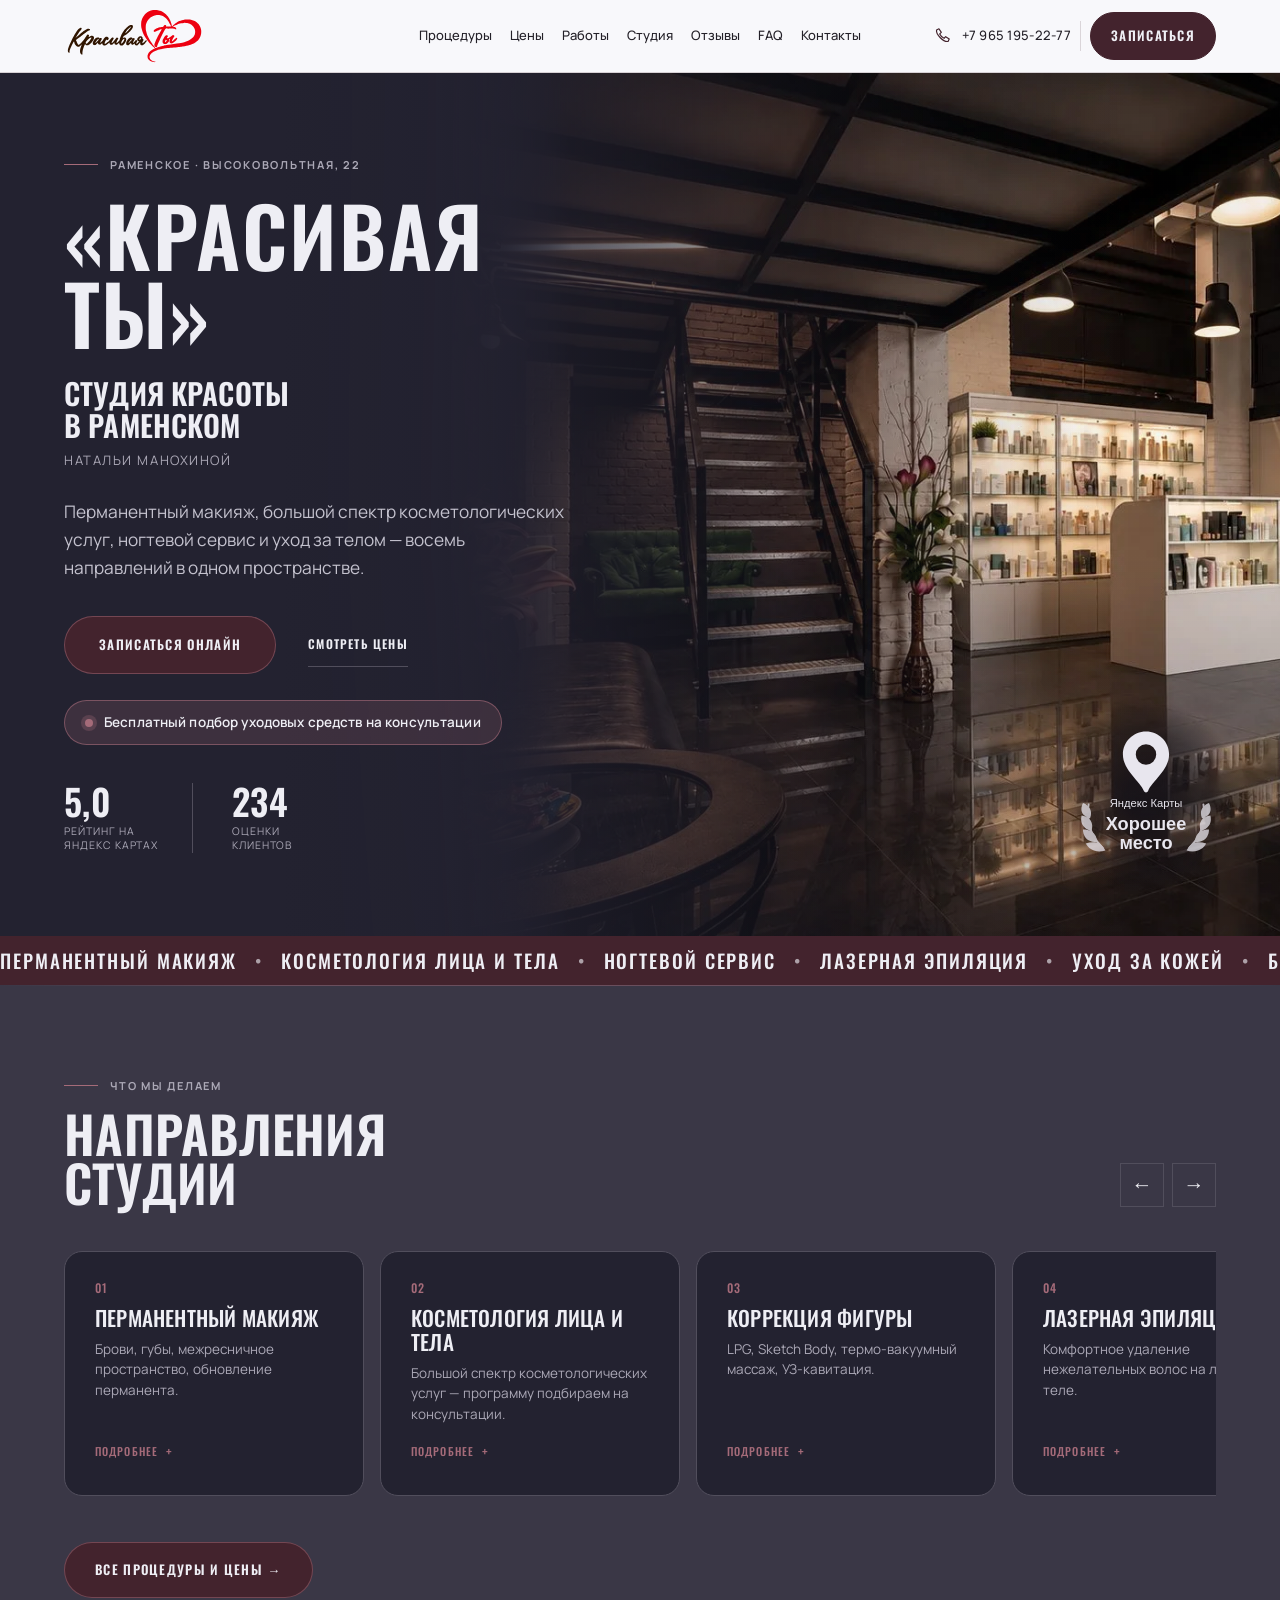
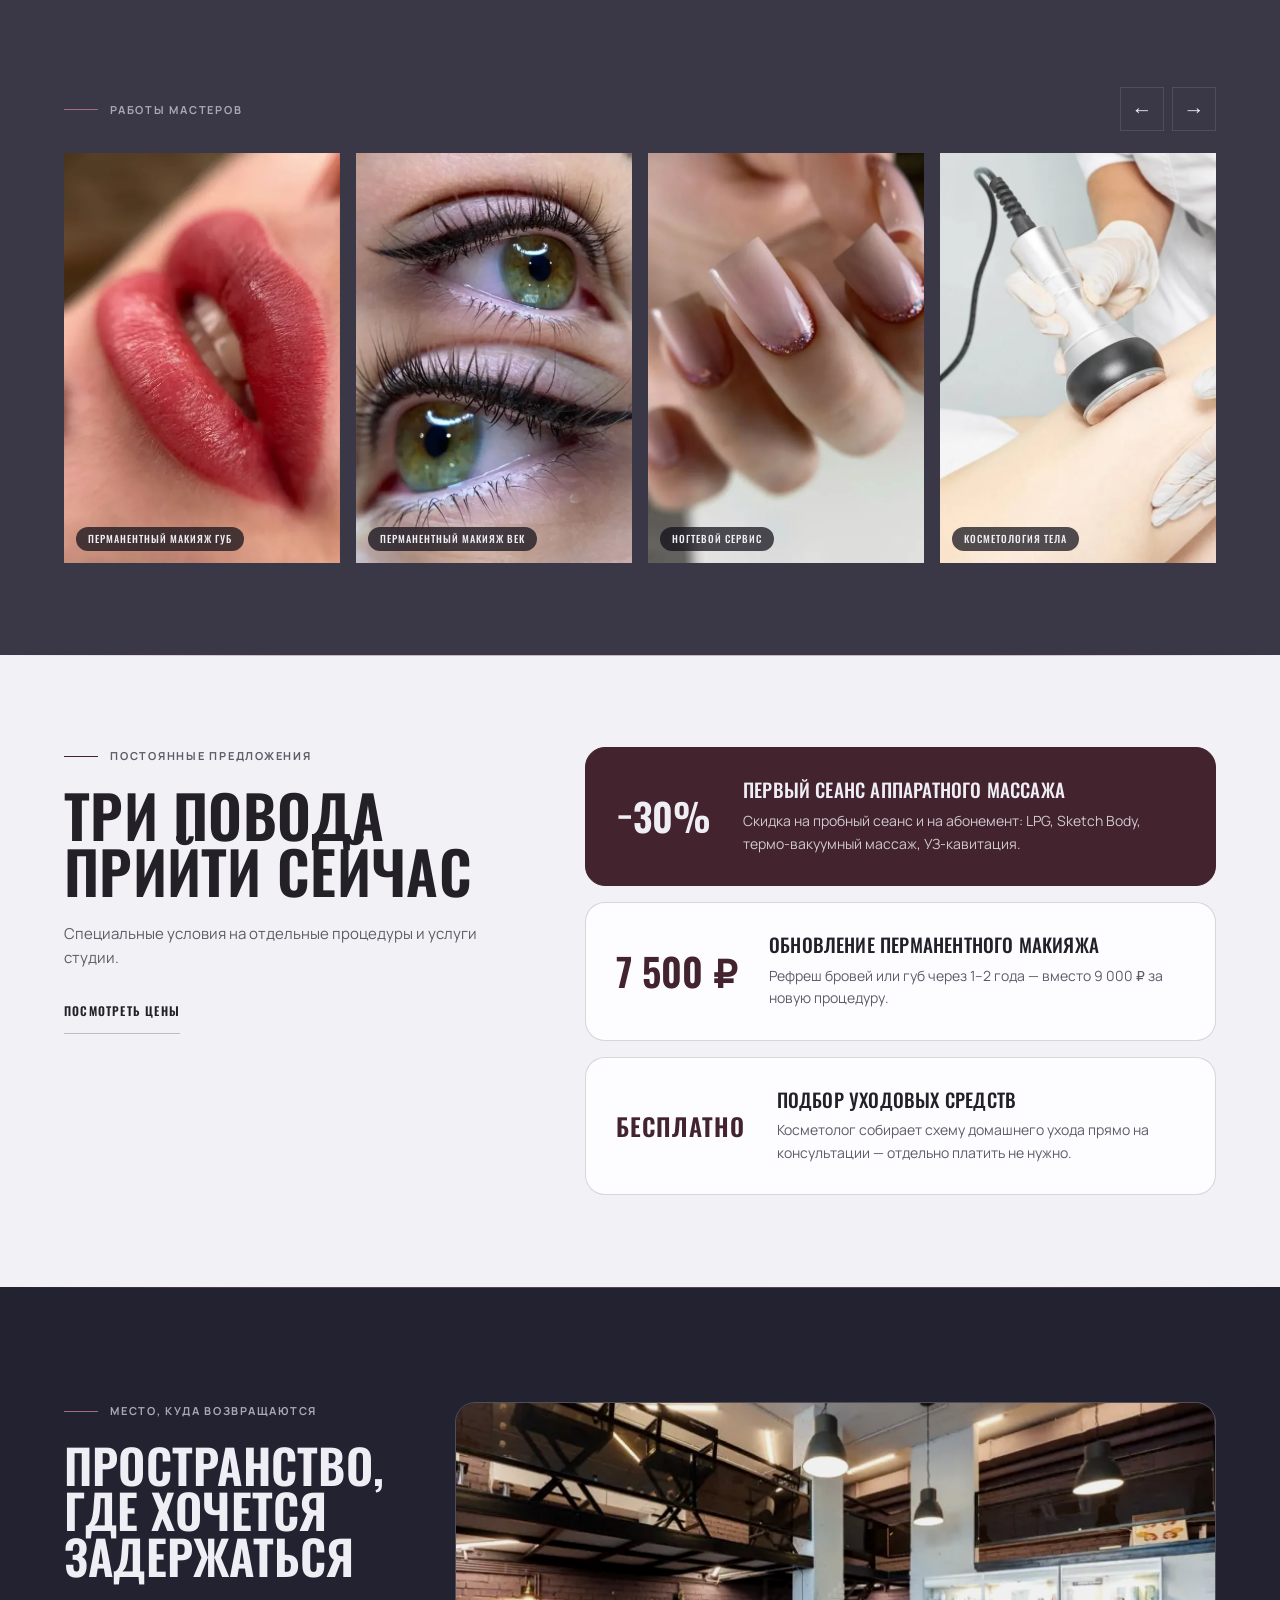
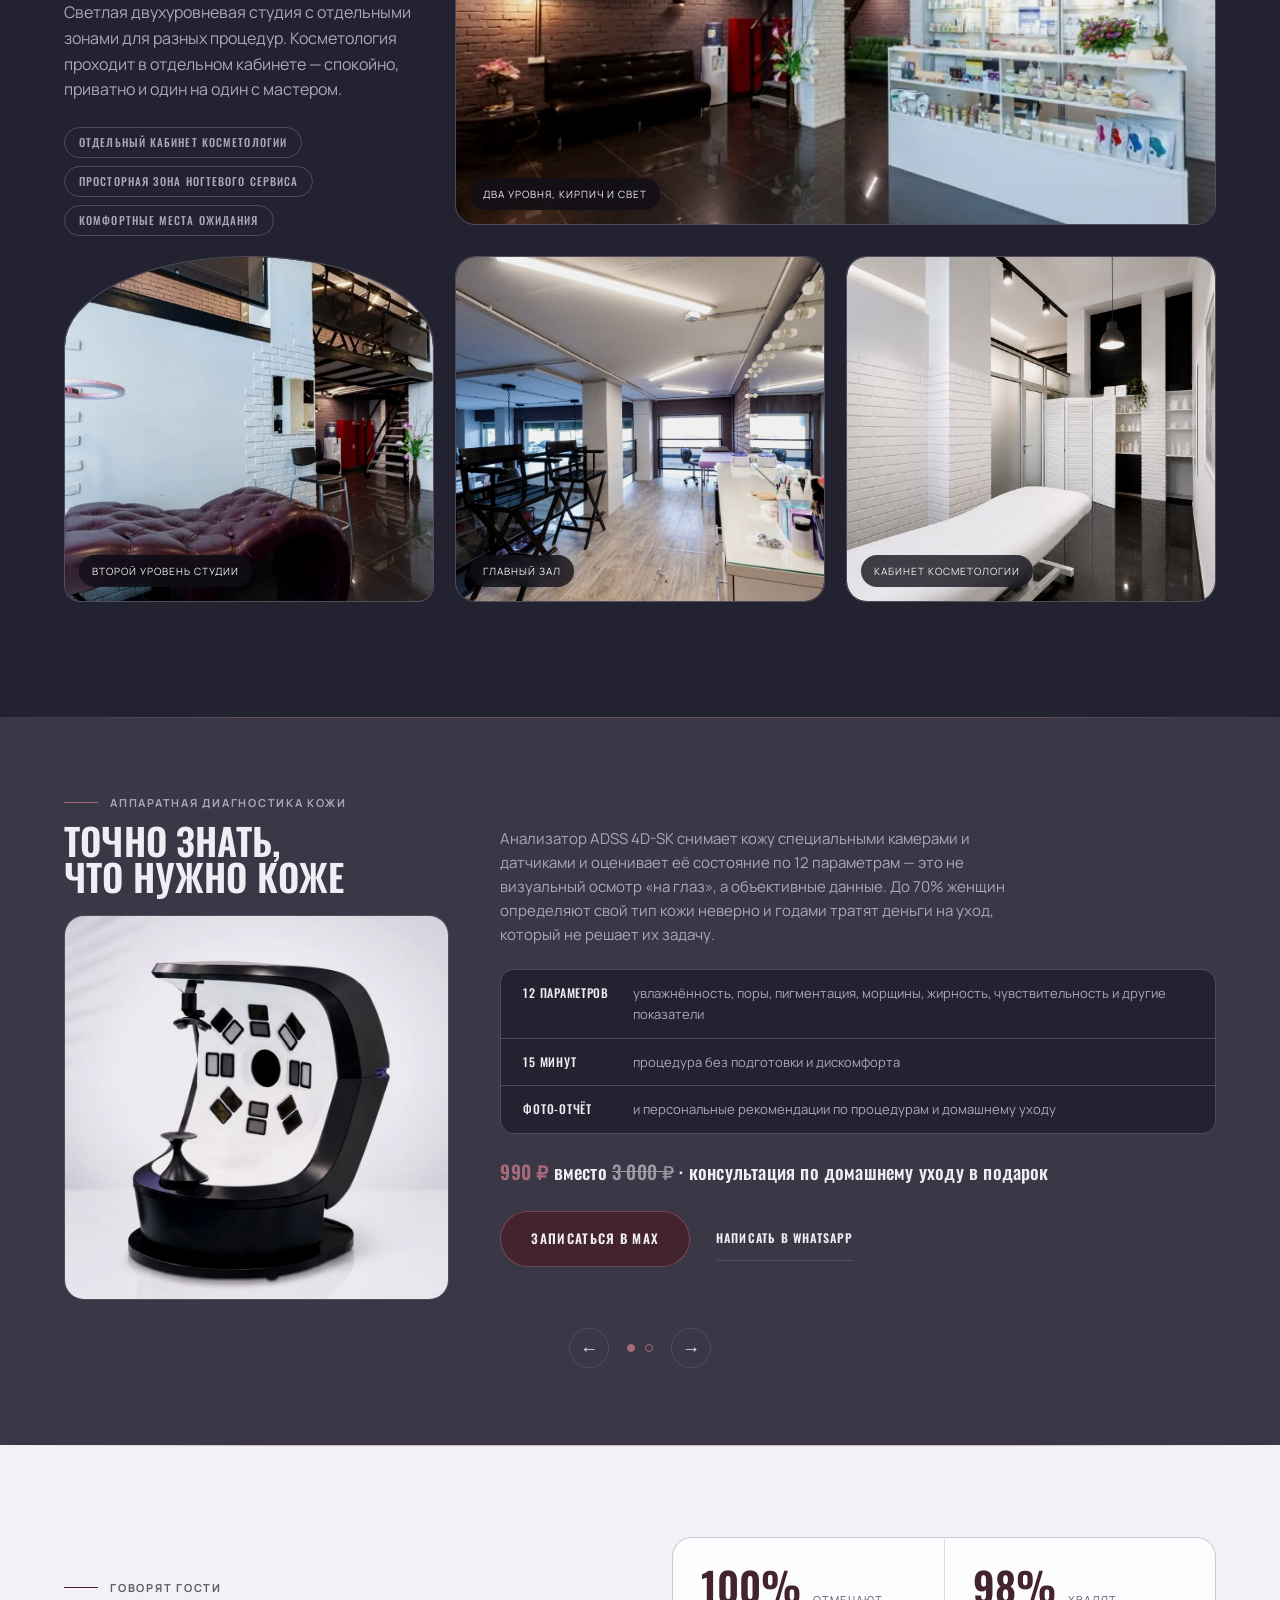
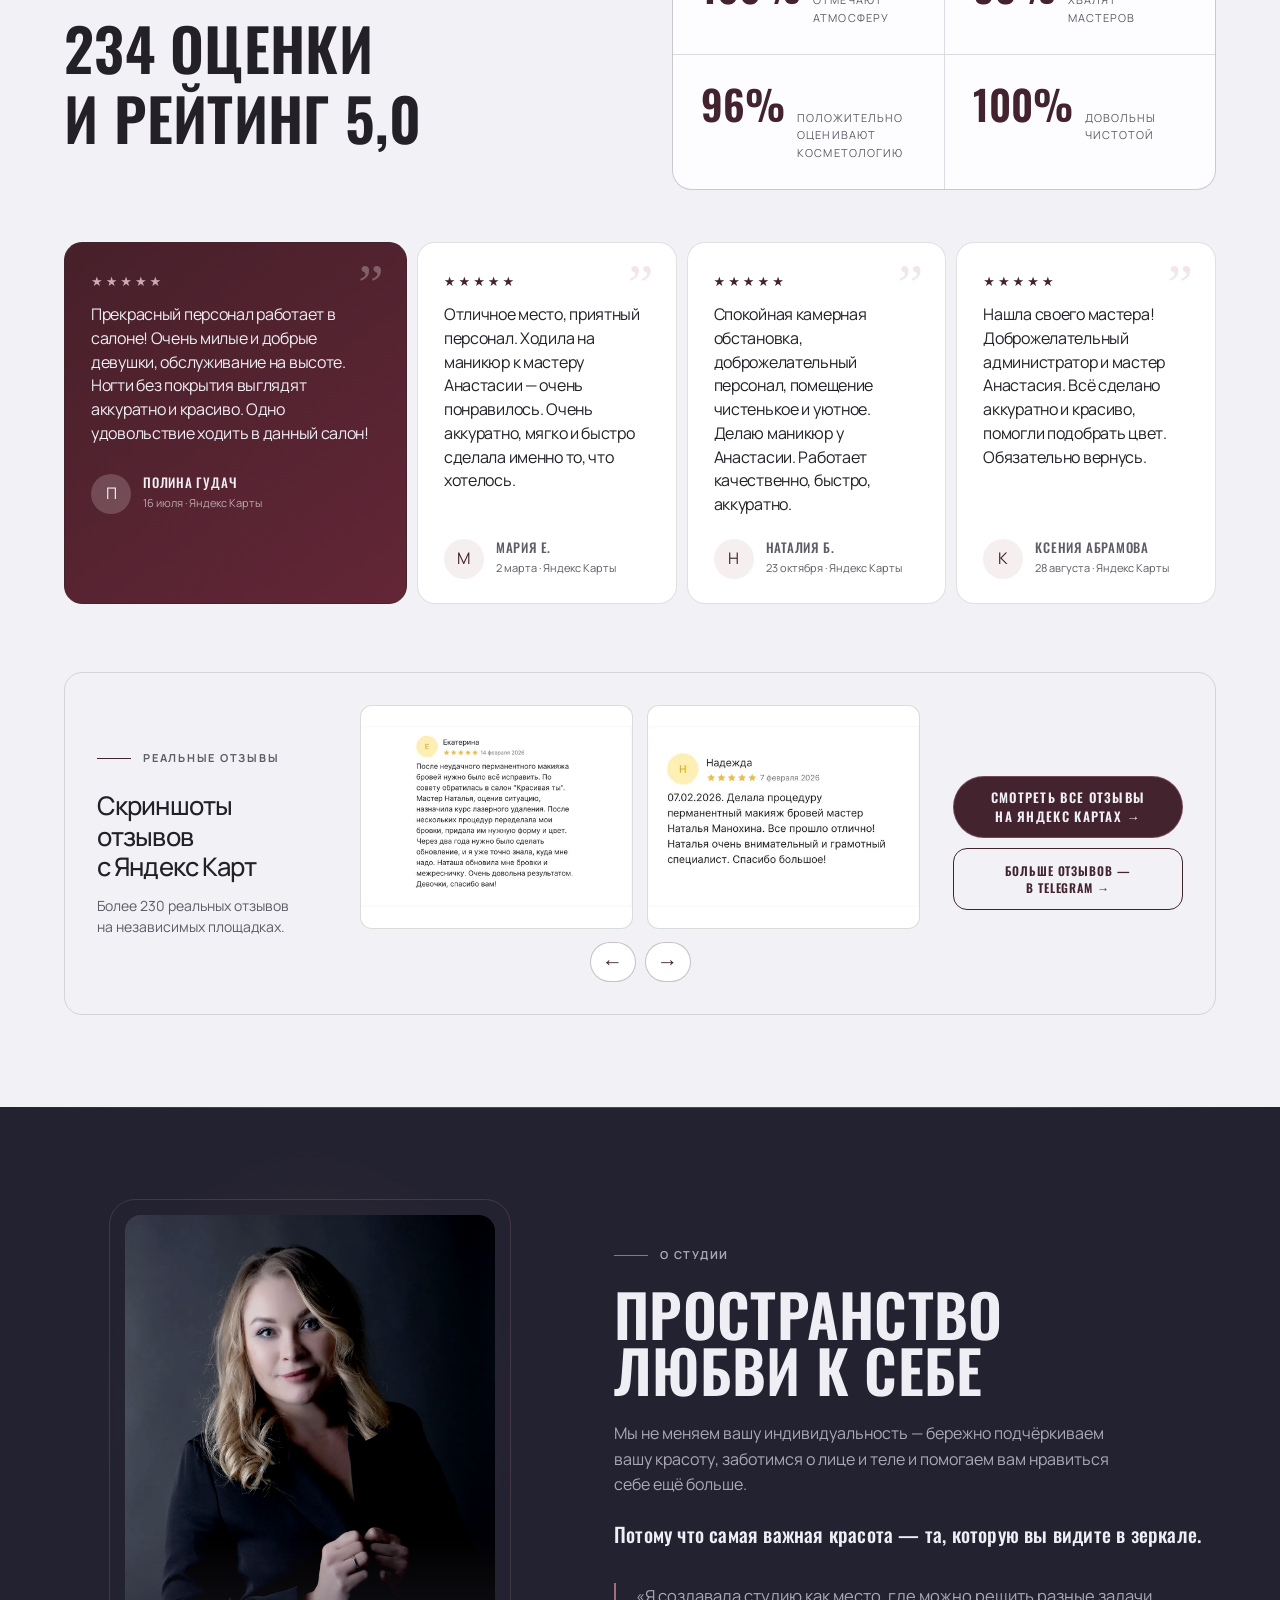
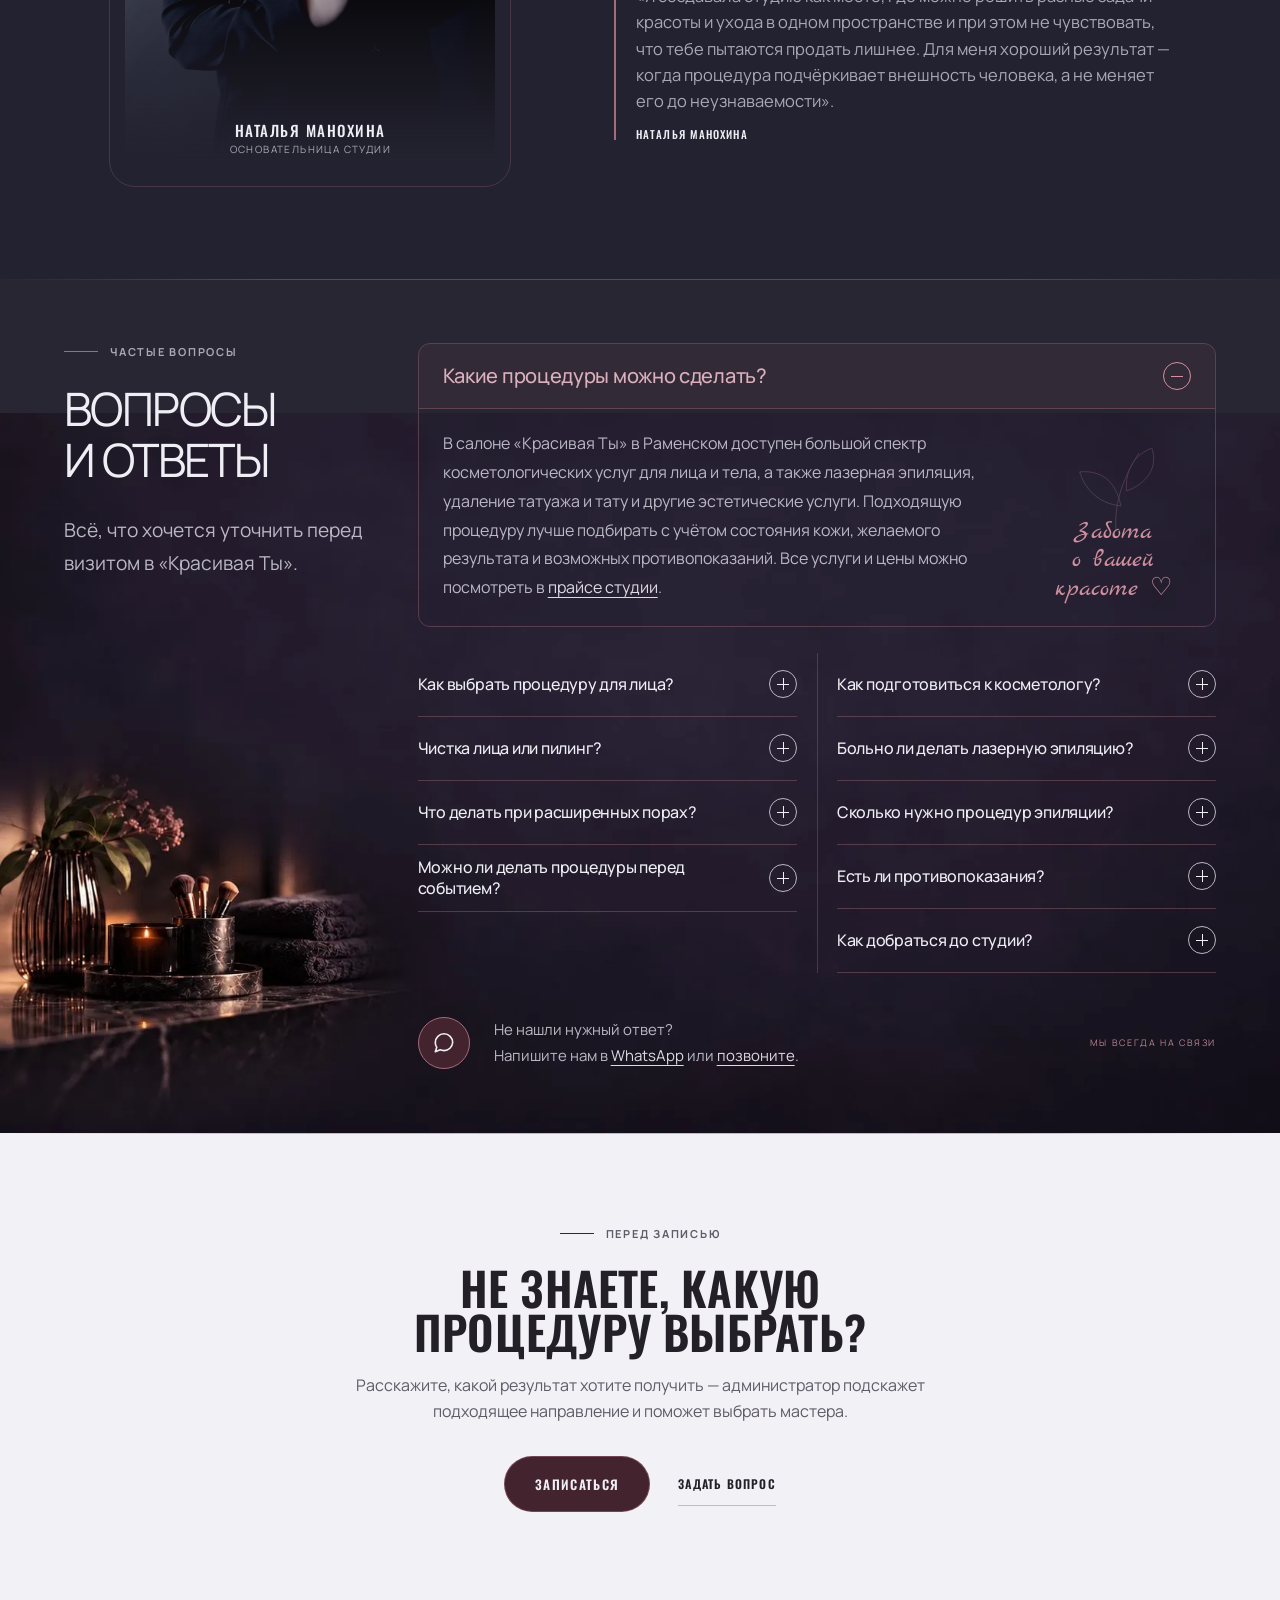
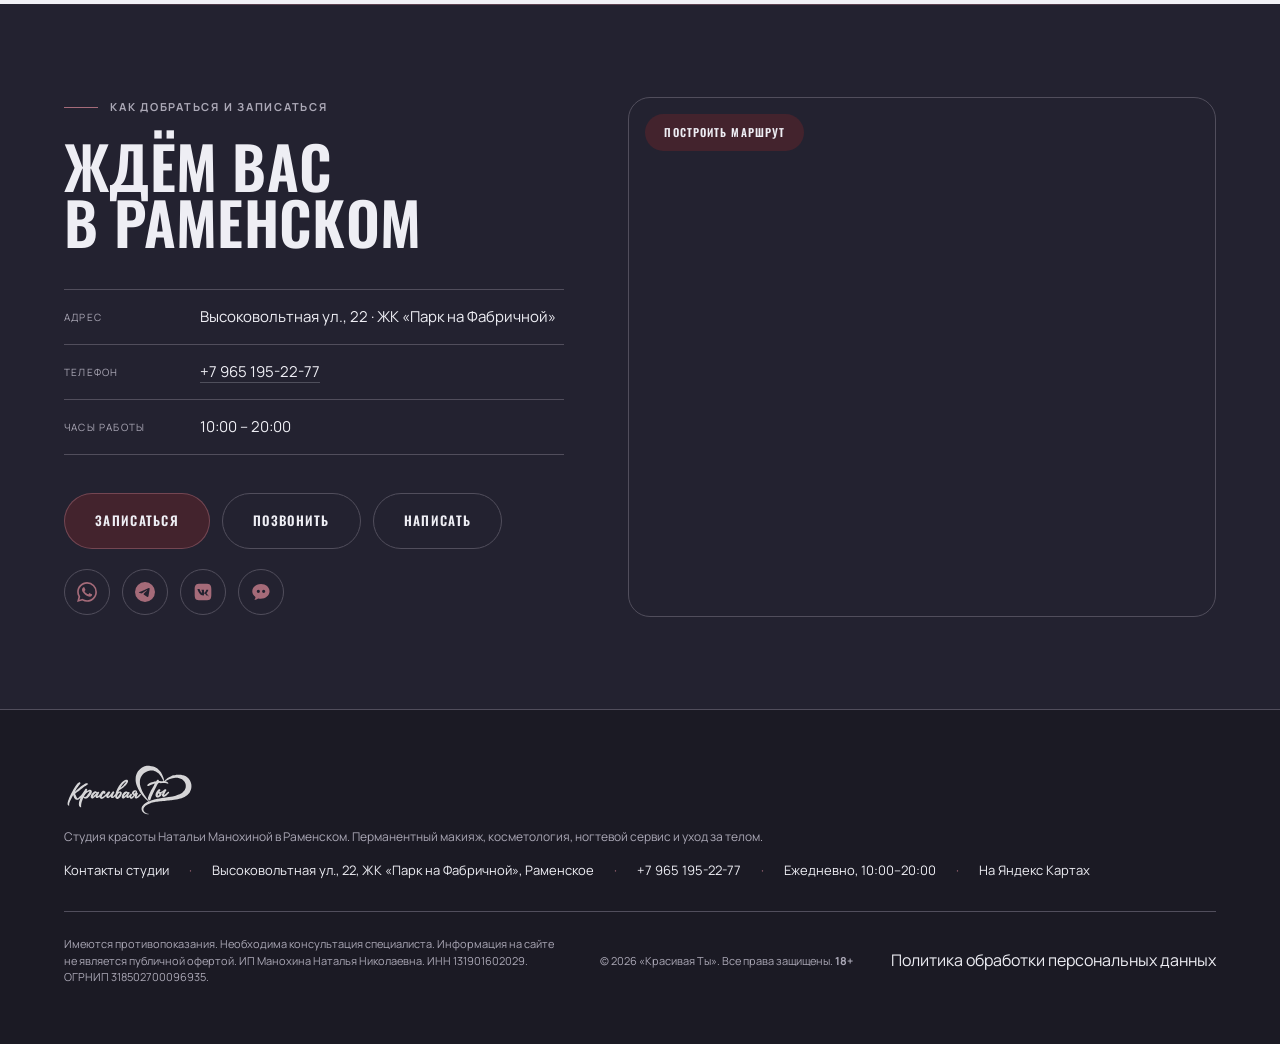
==== commit 3a53dfeb: "Уточнить ссылки в подвале и добавить предзагрузку цен" ====
--- a/index.html
+++ b/index.html
@@ -135,6 +135,14 @@
   }
   </script>
   <script src="reveal.js?v=4" defer></script>
+  <script type="speculationrules">
+    {
+      "prefetch": [{
+        "where": { "href_matches": "/price.html" },
+        "eagerness": "moderate"
+      }]
+    }
+  </script>
 </head>
 <body>
 
@@ -845,6 +853,7 @@
     <p class="foot__name">Студия «Красивая&nbsp;Ты»</p>
     <p class="foot__tag">Студия красоты Натальи Манохиной в Раменском. Перманентный макияж, косметология, ногтевой сервис и уход за телом.</p>
     <ul class="foot__contacts">
+      <li><a href="#contacts">Контакты студии</a></li>
       <li>Высоковольтная&nbsp;ул., 22, ЖК «Парк&nbsp;на&nbsp;Фабричной», Раменское</li>
       <li><a href="tel:+79651952277">+7&nbsp;965&nbsp;195-22-77</a></li>
       <li class="foot__hours">Ежедневно, 10:00–20:00</li>
@@ -858,8 +867,8 @@
       Информация на сайте не является публичной офертой.
       ИП&nbsp;Манохина Наталья Николаевна. ИНН&nbsp;131901602029. ОГРНИП&nbsp;318502700096935.
     </p>
-    <p class="foot__copy">© 2026 «Красивая&nbsp;Ты». Все права защищены.</p>
-    <p class="foot__legal"><a href="policy.html">Политика обработки данных</a></p>
+    <p class="foot__copy">© 2026 «Красивая&nbsp;Ты». Все права защищены. <strong>18+</strong></p>
+    <p class="foot__legal"><a href="policy.html">Политика обработки персональных данных</a></p>
     <a class="foot__up" href="#top" aria-label="Наверх">↑</a>
   </div>
 </footer>
